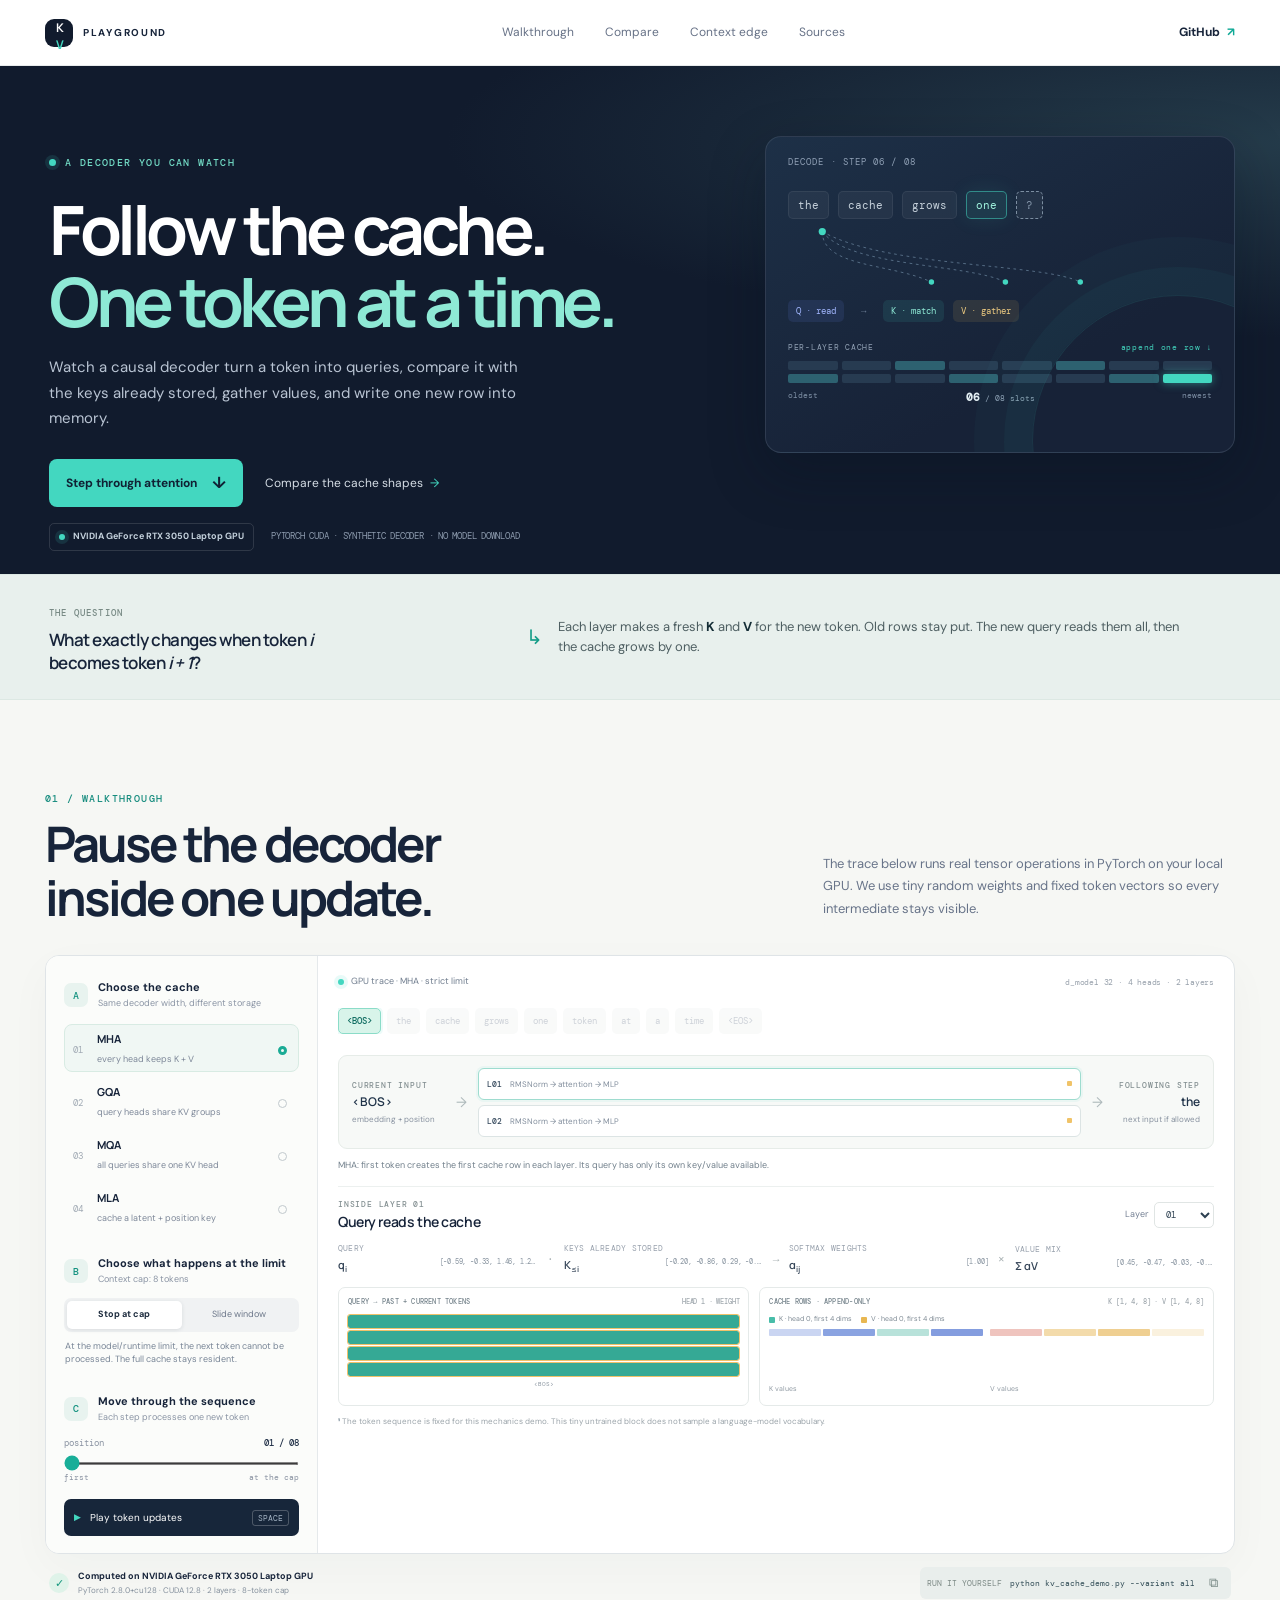
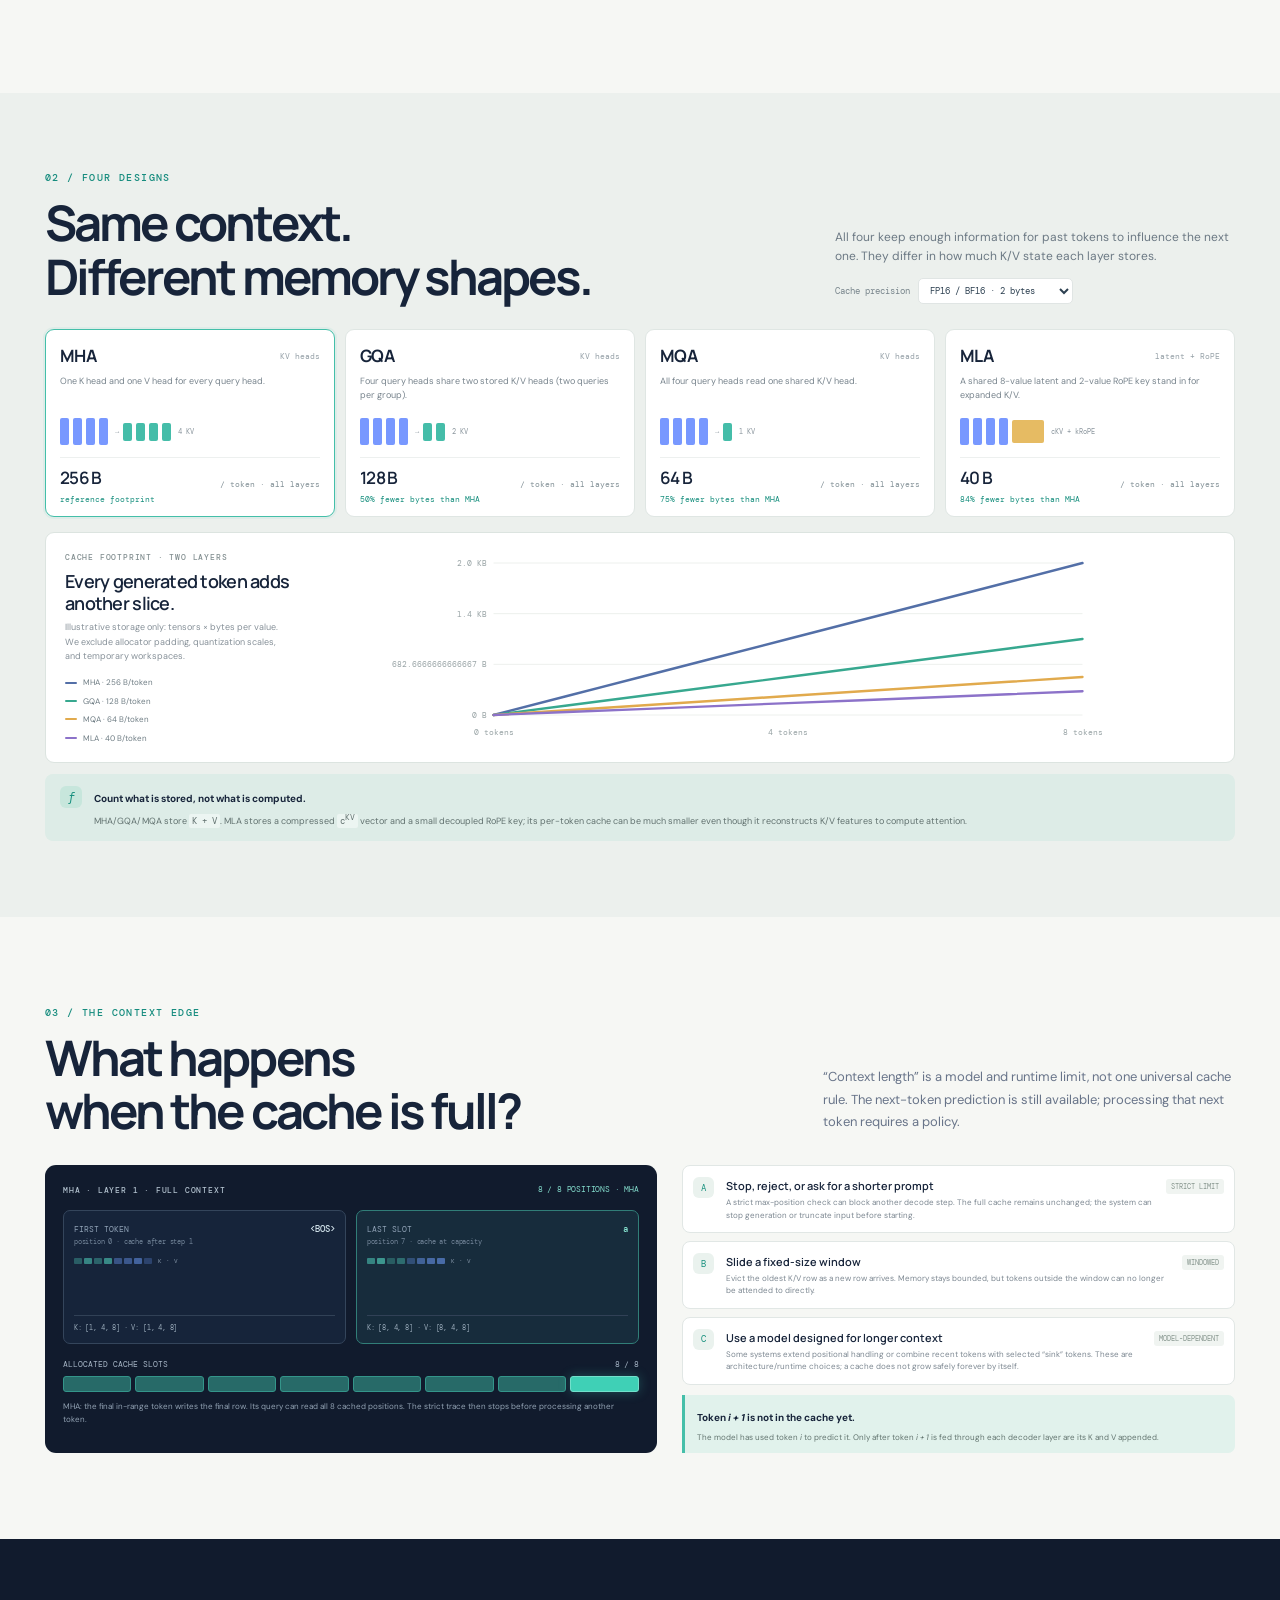
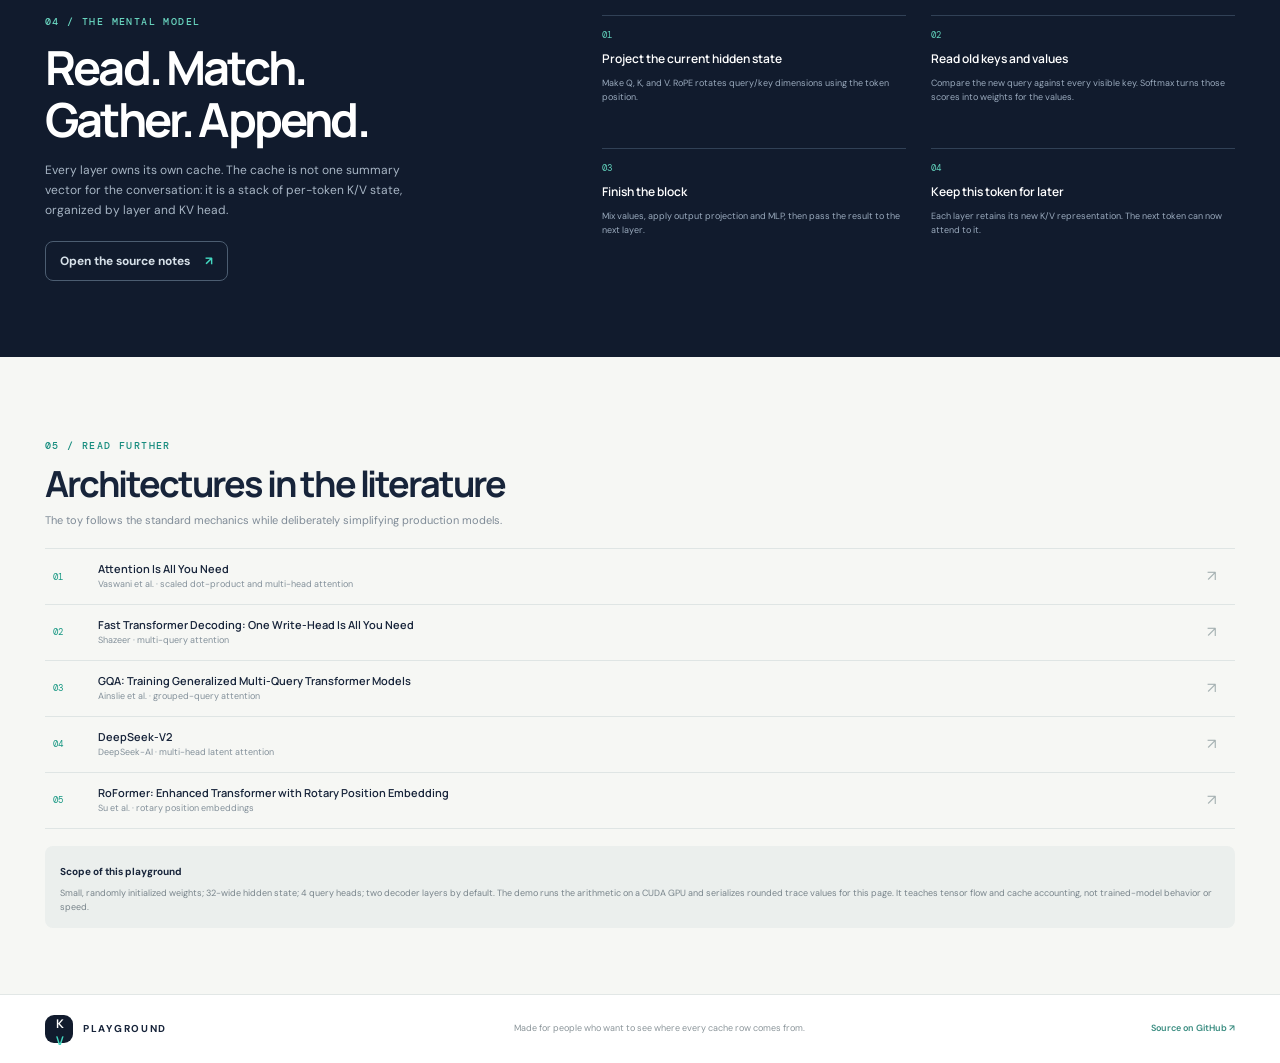
==== docs/index.html @ 82442b18 "Build interactive KV cache teaching playground" ====
<!doctype html>
<html lang="en">
<head>
  <meta charset="utf-8">
  <meta name="viewport" content="width=device-width, initial-scale=1">
  <meta name="theme-color" content="#111b2d">
  <meta name="description" content="An interactive, GPU-computed walk through causal attention and how MHA, GQA, MQA and MLA KV caches evolve token by token.">
  <title>KV Cache Playground — follow every token</title>
  <link rel="preconnect" href="https://fonts.googleapis.com">
  <link rel="preconnect" href="https://fonts.gstatic.com" crossorigin>
  <link href="https://fonts.googleapis.com/css2?family=DM+Mono:wght@400;500&family=DM+Sans:wght@400;500;600;700&family=Manrope:wght@400;500;600;700;800&display=swap" rel="stylesheet">
  <link rel="stylesheet" href="styles.css">
</head>
<body>
  <header class="site-head">
    <a class="brand" href="#top" aria-label="KV Cache Playground home"><span class="brand-mark">K<span>V</span></span><span>PLAYGROUND</span></a>
    <nav aria-label="Main navigation">
      <a href="#walkthrough">Walkthrough</a><a href="#compare">Compare</a><a href="#context-edge">Context edge</a><a href="#sources">Sources</a>
    </nav>
    <a class="head-link" href="https://github.com/ravisankarg/kv-cache-playground" target="_blank" rel="noreferrer">GitHub <span aria-hidden="true">↗</span></a>
  </header>

  <main id="top">
    <section class="hero wrap">
      <div class="hero-copy">
        <div class="eyebrow"><span class="pulse-dot"></span> A decoder you can watch</div>
        <h1>Follow the cache.<br><em>One token at a time.</em></h1>
        <p>Watch a causal decoder turn a token into queries, compare it with the keys already stored, gather values, and write one new row into memory.</p>
        <div class="hero-actions"><a class="button button-bright" href="#walkthrough">Step through attention <span>↓</span></a><a class="text-link" href="#compare">Compare the cache shapes <span>→</span></a></div>
      </div>
      <div class="hero-art" aria-label="Diagram of tokens adding rows to a KV cache">
        <div class="art-caption mono">DECODE · STEP 06 / 08</div>
        <div class="art-tokens"><span>the</span><span>cache</span><span>grows</span><span class="token-current">one</span><span class="token-next">?</span></div>
        <svg class="art-flow" viewBox="0 0 470 78" role="img" aria-label="Current token creates a query, which reads cached keys and values">
          <path d="M38 8 C38 48 114 43 159 64 M38 8 C68 48 198 43 241 64 M38 8 C108 48 283 43 324 64"/>
          <circle cx="38" cy="8" r="4"/><circle cx="159" cy="64" r="3"/><circle cx="241" cy="64" r="3"/><circle cx="324" cy="64" r="3"/>
        </svg>
        <div class="art-qkv"><span class="q-chip">Q · read</span><span class="arrow-mini">→</span><span class="k-chip">K · match</span><span class="v-chip">V · gather</span></div>
        <div class="art-cache-label mono"><span>PER-LAYER CACHE</span><span>append one row ↓</span></div>
        <div class="art-grid"><i></i><i></i><i></i><i></i><i></i><i></i><i></i><i></i><i></i><i></i><i></i><i></i><i></i><i></i><i></i><i class="cell-new"></i></div>
        <div class="art-foot"><span>oldest</span><span class="cache-count"><b>06</b> / 08 slots</span><span>newest</span></div>
      </div>
      <div class="hero-meta"><span class="live-tag"><span class="pulse-dot"></span><b id="hero-gpu">GPU trace loading</b></span><span class="mono">PYTORCH CUDA · SYNTHETIC DECODER · NO MODEL DOWNLOAD</span></div>
    </section>

    <section class="intro-strip">
      <div class="wrap intro-grid">
        <div><span class="small-kicker">THE QUESTION</span><p>What exactly changes when token <i>i</i> becomes token <i>i + 1</i>?</p></div>
        <div class="intro-answer"><span class="answer-mark">↳</span><p>Each layer makes a fresh <b>K</b> and <b>V</b> for the new token. Old rows stay put. The new query reads them all, then the cache grows by one.</p></div>
      </div>
    </section>

    <section class="section wrap" id="walkthrough">
      <div class="section-heading">
        <div><div class="eyebrow dark-eyebrow">01 / WALKTHROUGH</div><h2>Pause the decoder<br>inside one update.</h2></div>
        <p>The trace below runs real tensor operations in PyTorch on your local GPU. We use tiny random weights and fixed token vectors so every intermediate stays visible.</p>
      </div>

      <div class="lab-shell">
        <aside class="lab-controls">
          <div class="control-title"><span class="control-num">A</span><div><b>Choose the cache</b><small>Same decoder width, different storage</small></div></div>
          <div class="arch-picker" role="group" aria-label="Attention architecture">
            <button class="arch-option selected" data-variant="mha"><span class="arch-code">01</span><span><b>MHA</b><small>every head keeps K + V</small></span><span class="radio-dot"></span></button>
            <button class="arch-option" data-variant="gqa"><span class="arch-code">02</span><span><b>GQA</b><small>query heads share KV groups</small></span><span class="radio-dot"></span></button>
            <button class="arch-option" data-variant="mqa"><span class="arch-code">03</span><span><b>MQA</b><small>all queries share one KV head</small></span><span class="radio-dot"></span></button>
            <button class="arch-option" data-variant="mla"><span class="arch-code">04</span><span><b>MLA</b><small>cache a latent + position key</small></span><span class="radio-dot"></span></button>
          </div>
          <div class="control-title control-title-spaced"><span class="control-num">B</span><div><b>Choose what happens at the limit</b><small>Context cap: <span id="context-size">8</span> tokens</small></div></div>
          <div class="policy-picker"><button class="policy-option selected" data-policy="strict">Stop at cap</button><button class="policy-option" data-policy="sliding">Slide window</button></div>
          <p class="policy-note" id="policy-note">At the model/runtime limit, the next token cannot be processed. The full cache stays resident.</p>
          <div class="control-title control-title-spaced"><span class="control-num">C</span><div><b>Move through the sequence</b><small>Each step processes one new token</small></div></div>
          <div class="token-control"><div class="range-label"><span>position</span><b id="step-label">01 / 08</b></div><input id="step-range" type="range" min="0" max="7" value="0" aria-label="Decoder token position"><div class="range-ends"><span>first</span><span>at the cap</span></div></div>
          <button class="play-button" id="play-button" type="button"><span class="play-icon">▶</span><span>Play token updates</span><kbd>SPACE</kbd></button>
        </aside>

        <div class="trace-area">
          <div class="trace-topline"><div><span class="live-dot"></span><span id="trace-status">GPU trace · loading data</span></div><div class="mono" id="trace-config">d_model 32 · 4 heads · 2 layers</div></div>
          <div class="sequence-line" id="sequence-line" aria-label="Token sequence"></div>
          <div class="decoder-flow">
            <div class="flow-input"><span class="flow-caption">CURRENT INPUT</span><b id="current-token">—</b><small>embedding + position</small></div>
            <div class="flow-arrow">→</div>
            <div class="layer-stack" id="layer-stack"></div>
            <div class="flow-arrow">→</div>
            <div class="flow-output"><span class="flow-caption">FOLLOWING STEP</span><b id="next-token">—</b><small>next input if allowed</small></div>
          </div>
          <div class="step-explain" id="step-explain">Select a step to inspect its attention trace.</div>
          <div class="attention-detail">
            <div class="detail-head"><div><span class="flow-caption">INSIDE LAYER <span id="layer-number">01</span></span><h3>Query reads the cache</h3></div><label class="layer-select">Layer <select id="layer-picker" aria-label="Layer to inspect"></select></label></div>
            <div class="math-flow"><div><small>QUERY</small><b>q<sub>i</sub></b><span id="query-preview" class="mono vector-preview">—</span></div><span class="math-op">·</span><div><small>KEYS ALREADY STORED</small><b>K<sub>≤i</sub></b><span id="key-preview" class="mono vector-preview">—</span></div><span class="math-op">→</span><div><small>SOFTMAX WEIGHTS</small><b>α<sub>ij</sub></b><span id="weight-preview" class="mono vector-preview">—</span></div><span class="math-op">×</span><div><small>VALUE MIX</small><b>Σ αV</b><span id="output-preview" class="mono vector-preview">—</span></div></div>
            <div class="trace-bottom">
              <div class="attention-map-card"><div class="mini-card-head"><span>QUERY → PAST + CURRENT TOKENS</span><span class="mono">HEAD 1 · WEIGHT</span></div><div id="attention-map" class="attention-map"></div><div class="axis-labels" id="axis-labels"></div></div>
              <div class="cache-matrix-card"><div class="mini-card-head"><span id="cache-title">CACHE ROWS</span><span class="mono" id="cache-shapes">—</span></div><div class="matrix-legend"><span class="k-swatch"></span><span id="matrix-k-label">K · head 0</span><span class="v-swatch"></span><span id="matrix-v-label">V · head 0</span></div><div class="matrix-pair"><div><div id="key-matrix" class="cache-matrix"></div><small>K values</small></div><div><div id="value-matrix" class="cache-matrix"></div><small>V values</small></div></div></div>
            </div>
          </div>
          <div class="trace-disclaimer"><span>¹</span> The token sequence is fixed for this mechanics demo. This tiny untrained block does not sample a language-model vocabulary.</div>
        </div>
      </div>
      <div class="walkthrough-foot"><div class="gpu-proof"><span class="proof-icon">✓</span><span><b id="gpu-proof-title">Awaiting GPU trace</b><small id="gpu-proof-detail">The site reads the checked-in trace generated by kv_cache_demo.py.</small></span></div><div class="run-command"><span>RUN IT YOURSELF</span><code>python kv_cache_demo.py --variant all</code><button id="copy-command" aria-label="Copy run command">⧉</button></div></div>
    </section>

    <section class="section compare-section" id="compare">
      <div class="wrap">
        <div class="section-heading">
          <div><div class="eyebrow dark-eyebrow">02 / FOUR DESIGNS</div><h2>Same context.<br>Different memory shapes.</h2></div>
          <div class="compare-side"><p>All four keep enough information for past tokens to influence the next one. They differ in how much K/V state each layer stores.</p><label class="precision-control">Cache precision <select id="precision-picker"><option value="2">FP16 / BF16 · 2 bytes</option><option value="4">FP32 · 4 bytes</option></select></label></div>
        </div>
        <div class="compare-cards" id="compare-cards"></div>
        <div class="memory-chart-wrap"><div class="chart-copy"><span class="flow-caption">CACHE FOOTPRINT · TWO LAYERS</span><h3>Every generated token adds another slice.</h3><p>Illustrative storage only: tensors × bytes per value. We exclude allocator padding, quantization scales, and temporary workspaces.</p><div class="chart-legend" id="chart-legend"></div></div><div class="memory-chart" id="memory-chart" role="img" aria-label="KV cache bytes increase linearly with token count"></div></div>
        <div class="formula-note"><span class="formula-icon">ƒ</span><div><b>Count what is stored, not what is computed.</b><p>MHA/GQA/MQA store <code>K + V</code>. MLA stores a compressed <code>c<sup>KV</sup></code> vector and a small decoupled RoPE key; its per-token cache can be much smaller even though it reconstructs K/V features to compute attention.</p></div></div>
      </div>
    </section>

    <section class="section wrap context-section" id="context-edge">
      <div class="section-heading">
        <div><div class="eyebrow dark-eyebrow">03 / THE CONTEXT EDGE</div><h2>What happens<br>when the cache is full?</h2></div>
        <p>“Context length” is a model and runtime limit, not one universal cache rule. The next-token prediction is still available; processing that next token requires a policy.</p>
      </div>
      <div class="edge-grid">
        <div class="edge-visual">
          <div class="edge-title"><span class="flow-caption">MHA · LAYER 1 · FULL CONTEXT</span><span class="mono" id="edge-context-label">8 / 8 POSITIONS</span></div>
          <div class="edge-snapshots"><div class="snapshot-card"><div class="snapshot-head"><span>FIRST TOKEN</span><b id="first-token-label">—</b></div><div class="snapshot-sub mono">position 0 · cache after step 1</div><div id="first-snapshot" class="snapshot-rows"></div><div class="snapshot-foot mono" id="first-shape">—</div></div><div class="snapshot-card final-snapshot"><div class="snapshot-head"><span>LAST SLOT</span><b id="final-token-label">—</b></div><div class="snapshot-sub mono" id="final-position">position 7 · cache at capacity</div><div id="final-snapshot" class="snapshot-rows"></div><div class="snapshot-foot mono" id="final-shape">—</div></div></div>
          <div class="edge-timeline"><div class="timeline-head"><span>ALLOCATED CACHE SLOTS</span><span class="mono" id="timeline-count">8 / 8</span></div><div class="timeline-track" id="timeline-track"></div><p id="edge-state-copy">The final in-range token writes the final row. At that moment, attention can read all rows from position 0 through position 7.</p></div>
        </div>
        <div class="edge-policies">
          <article class="edge-policy"><span class="policy-index">A</span><div><h3>Stop, reject, or ask for a shorter prompt</h3><p>A strict max-position check can block another decode step. The full cache remains unchanged; the system can stop generation or truncate input before starting.</p></div><span class="policy-tag">STRICT LIMIT</span></article>
          <article class="edge-policy"><span class="policy-index">B</span><div><h3>Slide a fixed-size window</h3><p>Evict the oldest K/V row as a new row arrives. Memory stays bounded, but tokens outside the window can no longer be attended to directly.</p></div><span class="policy-tag">WINDOWED</span></article>
          <article class="edge-policy"><span class="policy-index">C</span><div><h3>Use a model designed for longer context</h3><p>Some systems extend positional handling or combine recent tokens with selected “sink” tokens. These are architecture/runtime choices; a cache does not grow safely forever by itself.</p></div><span class="policy-tag">MODEL-DEPENDENT</span></article>
          <div class="edge-callout"><b>Token <i>i + 1</i> is not in the cache yet.</b><p>The model has used token <i>i</i> to predict it. Only after token <i>i + 1</i> is fed through each decoder layer are its K and V appended.</p></div>
        </div>
      </div>
    </section>

    <section class="section learning-section">
      <div class="wrap learn-grid"><div><div class="eyebrow">04 / THE MENTAL MODEL</div><h2>Read. Match.<br>Gather. Append.</h2><p>Every layer owns its own cache. The cache is not one summary vector for the conversation: it is a stack of per-token K/V state, organized by layer and KV head.</p><a class="button button-outline" href="#sources">Open the source notes <span>↗</span></a></div><div class="learn-steps"><div><span>01</span><b>Project the current hidden state</b><p>Make Q, K, and V. RoPE rotates query/key dimensions using the token position.</p></div><div><span>02</span><b>Read old keys and values</b><p>Compare the new query against every visible key. Softmax turns those scores into weights for the values.</p></div><div><span>03</span><b>Finish the block</b><p>Mix values, apply output projection and MLP, then pass the result to the next layer.</p></div><div><span>04</span><b>Keep this token for later</b><p>Each layer retains its new K/V representation. The next token can now attend to it.</p></div></div></div>
    </section>

    <section class="section wrap sources-section" id="sources">
      <div class="eyebrow dark-eyebrow">05 / READ FURTHER</div><h2>Architectures in the literature</h2><p class="sources-intro">The toy follows the standard mechanics while deliberately simplifying production models.</p>
      <div class="source-list"><a href="https://arxiv.org/abs/1706.03762" target="_blank" rel="noreferrer"><span>01</span><div><b>Attention Is All You Need</b><small>Vaswani et al. · scaled dot-product and multi-head attention</small></div><i>↗</i></a><a href="https://arxiv.org/abs/1911.02150" target="_blank" rel="noreferrer"><span>02</span><div><b>Fast Transformer Decoding: One Write-Head Is All You Need</b><small>Shazeer · multi-query attention</small></div><i>↗</i></a><a href="https://arxiv.org/abs/2305.13245" target="_blank" rel="noreferrer"><span>03</span><div><b>GQA: Training Generalized Multi-Query Transformer Models</b><small>Ainslie et al. · grouped-query attention</small></div><i>↗</i></a><a href="https://arxiv.org/abs/2405.04434" target="_blank" rel="noreferrer"><span>04</span><div><b>DeepSeek-V2</b><small>DeepSeek-AI · multi-head latent attention</small></div><i>↗</i></a><a href="https://arxiv.org/abs/2104.09864" target="_blank" rel="noreferrer"><span>05</span><div><b>RoFormer: Enhanced Transformer with Rotary Position Embedding</b><small>Su et al. · rotary position embeddings</small></div><i>↗</i></a></div>
      <div class="scope-note"><b>Scope of this playground</b><p>Small, randomly initialized weights; 32-wide hidden state; 4 query heads; two decoder layers by default. The demo runs the arithmetic on a CUDA GPU and serializes rounded trace values for this page. It teaches tensor flow and cache accounting, not trained-model behavior or speed.</p></div>
    </section>
  </main>
  <footer class="site-footer"><div class="wrap footer-inner"><a class="brand" href="#top"><span class="brand-mark">K<span>V</span></span><span>PLAYGROUND</span></a><span>Made for people who want to see where every cache row comes from.</span><a href="https://github.com/ravisankarg/kv-cache-playground" target="_blank" rel="noreferrer">Source on GitHub ↗</a></div></footer>
  <script src="app.js" defer></script>
</body>
</html>
---- docs/styles.css ----
:root{--ink:#17243a;--muted:#748097;--paper:#f6f7f4;--white:#fff;--navy:#111b2d;--navy2:#182941;--line:#dfe4e7;--teal:#43d7c0;--mint:#8ff0d7;--amber:#f4c86b;--blue:#658dff;--violet:#ab89ee;--mono:"DM Mono",monospace;--sans:"DM Sans",sans-serif;--display:"Manrope",sans-serif}*{box-sizing:border-box}html{scroll-behavior:smooth;scroll-padding-top:82px}body{margin:0;background:var(--paper);color:var(--ink);font-family:var(--sans);font-size:15px;line-height:1.55}a{color:inherit;text-decoration:none}button,select,input{font:inherit}.wrap{width:min(1190px,calc(100% - 56px));margin-inline:auto}.mono{font-family:var(--mono);letter-spacing:-.025em}.site-head{height:66px;padding:0 max(28px,calc((100vw - 1190px)/2));display:flex;align-items:center;justify-content:space-between;background:#fff;border-bottom:1px solid #e8ebec;position:sticky;top:0;z-index:50}.brand{display:flex;align-items:center;gap:10px;font-size:10px;letter-spacing:.17em;font-weight:700}.brand-mark{width:28px;height:28px;border-radius:9px;background:var(--navy);color:#fff;display:grid;place-items:center;font:700 12px var(--display);letter-spacing:-.09em}.brand-mark span{color:var(--teal)}.site-head nav{display:flex;gap:31px;color:#677287;font-size:12px}.site-head nav a:hover,.head-link:hover{color:#101a2c}.head-link{font-size:12px;font-weight:700}.head-link span{color:#10a996;margin-left:4px}.hero{min-height:508px;padding-top:70px;padding-bottom:42px;display:grid;grid-template-columns:1fr 1fr;gap:30px;position:relative;color:#fff}.hero:before{content:"";position:absolute;inset:0 -50vw;background:radial-gradient(ellipse at 77% 15%,#253c4b 0,transparent 32%),var(--navy);z-index:-1}.hero-copy{padding:20px 0 0 4px}.eyebrow{font:500 10px var(--mono);letter-spacing:.14em;text-transform:uppercase;color:#72dbc5;display:flex;align-items:center;gap:9px}.pulse-dot,.live-dot{width:7px;height:7px;border-radius:50%;background:var(--teal);box-shadow:0 0 0 4px #43d7c01f;display:inline-block}.hero h1{font:700 clamp(42px,5.5vw,68px)/1.06 var(--display);letter-spacing:-.065em;margin:24px 0 18px}.hero h1 em{font-style:normal;color:#8ee9d5}.hero-copy>p{color:#b9c4d3;font-size:15px;line-height:1.7;max-width:495px;margin:0}.hero-actions{display:flex;align-items:center;gap:22px;margin-top:27px}.button{display:inline-flex;align-items:center;justify-content:center;gap:15px;padding:12px 17px;border-radius:8px;font-size:12px;font-weight:700;transition:transform .15s,background .15s}.button:hover{transform:translateY(-1px)}.button-bright{background:var(--teal);color:#102134}.button-bright span{font-size:16px}.text-link{font-size:12px;color:#d5dde5}.text-link span{color:var(--teal);padding-left:4px}.hero-art{justify-self:end;width:min(100%,470px);height:317px;border:1px solid #52607568;border-radius:16px;background:linear-gradient(152deg,#1d3047,#172237 68%);padding:19px 22px;position:relative;box-shadow:0 20px 55px #08111e4d;overflow:hidden}.hero-art:after{content:"";position:absolute;right:-90px;bottom:-135px;width:290px;height:290px;border-radius:50%;border:1px solid #45dac71c;box-shadow:0 0 0 28px #45dac70a,0 0 0 58px #45dac707;pointer-events:none}.art-caption{font-size:9px;color:#90a1b6;letter-spacing:.12em}.art-tokens{display:flex;gap:9px;margin-top:21px;align-items:center}.art-tokens span{font:11px var(--mono);color:#c5d0da;background:#ffffff0c;border:1px solid #ffffff10;border-radius:5px;padding:6px 9px}.art-tokens .token-current{background:#43d7c01a;color:#a0f2dd;border-color:#43d7c085;box-shadow:0 0 20px #43d7c01a}.art-tokens .token-next{border:1px dashed #7c8ea1;color:#8496aa}.art-flow{width:100%;height:81px;overflow:visible}.art-flow path{stroke:#5b738c;stroke-dasharray:3 4;fill:none;stroke-width:1}.art-flow circle{fill:var(--teal)}.art-qkv{display:flex;align-items:center;gap:9px;margin-top:-7px}.art-qkv span{font:9px var(--mono);padding:5px 8px;border-radius:5px}.q-chip{background:#6d8dff1c;color:#a3b7ff}.k-chip{background:#43d7c01a;color:#8ee9d5}.v-chip{background:#f2be581a;color:#f2ce82}.arrow-mini{color:#71839a}.art-cache-label{display:flex;justify-content:space-between;font-size:8px;letter-spacing:.09em;color:#92a2b5;margin-top:19px}.art-cache-label span+span{color:var(--teal)}.art-grid{display:grid;grid-template-columns:repeat(8,1fr);gap:4px;margin-top:7px}.art-grid i{height:9px;border-radius:2px;background:#273b51}.art-grid i:nth-child(3n){background:#2d6170}.art-grid i.cell-new{background:var(--teal);box-shadow:0 0 10px #43d7c08a}.art-foot{display:flex;justify-content:space-between;color:#8092a7;font:8px var(--mono);margin-top:7px}.cache-count{color:#91a2b5}.cache-count b{font-size:11px;color:#e2edf2}.hero-meta{position:absolute;left:4px;bottom:23px;display:flex;align-items:center;gap:17px;color:#8d9bae;font-size:9px;letter-spacing:.08em}.live-tag{display:flex;align-items:center;gap:8px;border:1px solid #ffffff20;padding:6px 9px;border-radius:5px;color:#c4d1dc;letter-spacing:0}.live-tag .pulse-dot{width:6px;height:6px}.intro-strip{background:#e8f0ed;border-block:1px solid #dce8e3}.intro-grid{display:grid;grid-template-columns:1fr 1.65fr;gap:50px;padding:25px 4px}.small-kicker{font:500 9px var(--mono);letter-spacing:.13em;color:#788a85}.intro-grid>div:first-child p{margin:5px 0 0;font:600 17px var(--display);letter-spacing:-.03em;max-width:300px}.intro-answer{display:flex;gap:15px;align-items:center}.answer-mark{font:20px var(--mono);color:#159d88}.intro-answer p{font-size:13px;color:#4e5f62;margin:0;max-width:640px}.intro-answer b{color:#142d36}.section{padding-top:92px;padding-bottom:40px}.section-heading{display:flex;align-items:flex-end;justify-content:space-between;gap:55px;margin-bottom:30px}.dark-eyebrow{color:#168c7e}.section-heading h2,.sources-section h2{font:700 clamp(34px,4vw,49px)/1.1 var(--display);letter-spacing:-.06em;margin:12px 0 0}.section-heading>p{max-width:410px;font-size:13px;color:#687489;margin:0 2px 5px;line-height:1.72}.lab-shell{display:grid;grid-template-columns:272px minmax(0,1fr);background:#fff;border:1px solid #dfe4e7;border-radius:14px;overflow:hidden;box-shadow:0 14px 45px #26334a08}.lab-controls{padding:23px 18px 17px;border-right:1px solid #e5e9eb;background:#fbfcfa}.control-title{display:flex;gap:10px;align-items:center}.control-num{width:24px;height:24px;border-radius:7px;background:#e8f3ef;color:#13917f;font:500 10px var(--mono);display:grid;place-items:center;flex:none}.control-title b{font-size:11px;display:block}.control-title small{font-size:9px;color:#8a94a4;display:block;margin-top:1px}.arch-picker{display:grid;gap:5px;margin-top:13px}.arch-option{height:48px;border:1px solid transparent;border-radius:8px;background:transparent;display:grid;grid-template-columns:24px 1fr 12px;align-items:center;text-align:left;padding:6px 8px;cursor:pointer;color:var(--ink)}.arch-option:hover{background:#f5f8f6}.arch-option.selected{background:#f0f7f4;border-color:#d8ebe3}.arch-code{font:9px var(--mono);color:#a1aab4}.arch-option b{font:700 11px var(--display);display:block}.arch-option small{font-size:9px;color:#7e8899}.radio-dot{height:9px;width:9px;border:1px solid #c1c9cd;border-radius:50%}.arch-option.selected .radio-dot{border:3px solid #1aab95}.control-title-spaced{margin-top:24px}.policy-picker{display:flex;background:#f0f2f3;padding:3px;border-radius:7px;margin-top:11px}.policy-option{border:0;background:none;border-radius:5px;padding:7px 4px;flex:1;font-size:9px;color:#6c7789;cursor:pointer}.policy-option.selected{background:#fff;color:#1c2b3d;box-shadow:0 1px 4px #1b2d3b1c;font-weight:700}.policy-note{font-size:9px;line-height:1.5;color:#788596;margin:8px 1px 0;min-height:29px}.token-control{margin-top:12px}.range-label,.range-ends{display:flex;justify-content:space-between;align-items:center;color:#8992a1;font:9px var(--mono)}.range-label b{color:#223148;font-weight:500}.token-control input{width:100%;margin:12px 0 5px;accent-color:#18ae98;height:3px;cursor:pointer}.range-ends{font-size:8px}.play-button{width:100%;margin-top:17px;height:37px;display:flex;align-items:center;gap:9px;padding:0 10px;background:#17263a;color:white;border:0;border-radius:7px;font-size:10px;cursor:pointer}.play-icon{color:var(--teal);font-size:9px}.play-button kbd{margin-left:auto;border:1px solid #ffffff3b;border-radius:3px;padding:2px 5px;font:8px var(--mono);color:#a5b4c4}.trace-area{padding:19px 20px 13px;min-width:0}.trace-topline{display:flex;align-items:center;justify-content:space-between;color:#707d8e;font-size:9px}.trace-topline>div:first-child{display:flex;align-items:center;gap:7px}.trace-topline .live-dot{width:6px;height:6px}.trace-topline .mono{font-size:8px;color:#97a0ab}.sequence-line{display:flex;align-items:center;gap:6px;overflow:hidden;margin:19px 0 21px}.seq-token{min-width:0;padding:6px 8px;border-radius:5px;background:#f2f4f3;color:#8e98a7;font:9px var(--mono);position:relative;border:1px solid transparent;white-space:nowrap}.seq-token.done{color:#55736d;background:#eaf6f1}.seq-token.current{color:#126e63;background:#d8f4ea;border-color:#8bdcc8;font-weight:500;box-shadow:0 0 0 2px #43d7c018}.seq-token.future{opacity:.43}.seq-token.current:after{content:"QKV";position:absolute;top:-13px;left:50%;transform:translateX(-50%);font:7px var(--mono);color:#159b88;letter-spacing:.07em}.decoder-flow{display:grid;grid-template-columns:93px 15px minmax(100px,1fr) 15px 86px;gap:9px;align-items:center;padding:12px 13px 11px;background:#f7f9f7;border:1px solid #e6ece8;border-radius:9px}.flow-input,.flow-output{display:flex;flex-direction:column;gap:3px}.flow-caption{display:block;font:500 8px var(--mono);letter-spacing:.1em;color:#849092}.flow-input>b,.flow-output>b{font:600 12px var(--display);color:#203349}.flow-input>small,.flow-output>small{font-size:8px;color:#87919f}.flow-output{align-items:flex-end;text-align:right}.flow-arrow{font-size:14px;color:#aeb9bb;text-align:center}.layer-stack{display:grid;gap:5px}.layer-node{height:32px;display:flex;align-items:center;gap:8px;background:#fff;border:1px solid #dce4e4;border-radius:6px;padding:0 8px;position:relative}.layer-node.current-layer{border-color:#9edccf;box-shadow:0 0 0 2px #47c9b513}.layer-node b{font:500 8px var(--mono);color:#34485c}.layer-node .node-caption{font-size:8px;color:#818d9c}.layer-node .node-cache{margin-left:auto;display:flex;gap:2px}.layer-node .node-cache i{width:5px;height:5px;border-radius:1px;background:#45c3af}.layer-node .node-cache i:last-child{background:#f0c368}.step-explain{margin:10px 0 12px;color:#72808c;font-size:9px;min-height:15px}.attention-detail{border-top:1px solid #ecf0ef;padding-top:12px}.detail-head{display:flex;align-items:center;justify-content:space-between}.detail-head h3{font:600 14px var(--display);letter-spacing:-.03em;margin:3px 0 0}.layer-select{font-size:9px;color:#758194;display:flex;align-items:center;gap:5px}.layer-select select,.precision-control select{border:1px solid #e0e5e4;background:#fff;border-radius:5px;padding:5px 21px 5px 7px;font:9px var(--mono);color:#2d4051}.math-flow{display:grid;grid-template-columns:1fr 12px 1fr 12px 1fr 12px 1fr;gap:7px;align-items:center;margin:12px 0 13px}.math-flow>div{display:grid;grid-template-columns:1fr auto;gap:4px}.math-flow small{grid-column:1/-1;font:8px var(--mono);letter-spacing:.03em;color:#98a1ad}.math-flow b{font:600 11px var(--display);color:#344457}.math-flow sub{font-size:8px}.vector-preview{font-size:7px;color:#87939f;text-align:right;white-space:nowrap;overflow:hidden;text-overflow:ellipsis;max-width:98px}.math-op{font:11px var(--mono);color:#a8b1b3;text-align:center}.trace-bottom{display:grid;grid-template-columns:.95fr 1.05fr;gap:10px}.attention-map-card,.cache-matrix-card{border:1px solid #e5eae9;border-radius:7px;padding:9px 9px 7px;min-width:0}.mini-card-head{display:flex;align-items:center;justify-content:space-between;gap:4px;font:500 7px var(--mono);color:#77858d;letter-spacing:.03em;white-space:nowrap}.mini-card-head .mono{font-size:7px;color:#a2aab0}.attention-map{display:grid;grid-template-columns:repeat(8,1fr);gap:3px;margin-top:9px;min-height:16px}.attention-cell{height:13px;border-radius:2px;background:#e7f3f0;position:relative}.attention-cell.hot{outline:1px solid #efc16a}.axis-labels{display:flex;gap:3px;margin-top:4px}.axis-labels span{flex:1;text-align:center;font:6px var(--mono);color:#8b96a1;overflow:hidden;white-space:nowrap}.matrix-legend{display:flex;align-items:center;gap:4px;margin-top:8px;font-size:7px;color:#7d8993}.k-swatch,.v-swatch{height:6px;width:6px;border-radius:1px;background:#48bda9}.v-swatch{background:#e8b751;margin-left:5px}.matrix-pair{display:grid;grid-template-columns:1fr 1fr;gap:7px;margin-top:4px}.matrix-pair>div>small{font-size:7px;color:#909aa3}.cache-matrix{display:grid;gap:2px;min-height:43px;align-content:start;margin-bottom:3px}.matrix-row{display:grid;grid-template-columns:repeat(4,1fr);gap:2px;height:7px}.matrix-cell{border-radius:1px;background:#7cdbc9;min-width:3px}.matrix-cell.negative{background:#9caeea}.matrix-cell.v-cell{background:#efca78}.matrix-cell.v-cell.negative{background:#e9a9a0}.trace-disclaimer{font-size:8px;color:#9aa3a9;margin-top:9px}.trace-disclaimer span{font-weight:700;color:#5a7182}.walkthrough-foot{display:flex;justify-content:space-between;align-items:center;padding:13px 4px 0}.gpu-proof{display:flex;align-items:center;gap:9px}.proof-icon{width:20px;height:20px;border-radius:50%;background:#dff3e9;color:#15987e;display:grid;place-items:center;font-size:11px}.gpu-proof b{font-size:9px;display:block}.gpu-proof small{display:block;color:#84909d;font-size:8px}.run-command{display:flex;align-items:center;gap:8px;background:#e9eeec;border-radius:6px;padding:5px 7px}.run-command>span{font:8px var(--mono);color:#7c8985}.run-command code{font:8px var(--mono);color:#314c56}.run-command button{border:0;background:none;color:#798a87;font-size:13px;cursor:pointer}.compare-section{margin-top:54px;padding-top:78px;padding-bottom:76px;background:#ecf0ed}.compare-section>.wrap{width:min(1190px,calc(100% - 56px))}.compare-section .section-heading{margin-bottom:25px}.compare-side{max-width:400px}.compare-side p{font-size:12px;color:#6c7984;margin:0 0 12px;line-height:1.6}.precision-control{font:9px var(--mono);color:#78858c;display:flex;align-items:center;gap:8px}.compare-cards{display:grid;grid-template-columns:repeat(4,1fr);gap:10px}.compare-card{background:#fff;border:1px solid #dfe6e3;border-radius:9px;padding:14px 14px 12px;min-width:0;cursor:pointer;transition:border-color .15s,transform .15s}.compare-card:hover{transform:translateY(-2px);border-color:#71cdb9}.compare-card.active{border-color:#44bfa9;box-shadow:0 0 0 2px #44bfa916}.compare-card-head{display:flex;align-items:center;justify-content:space-between}.compare-card-head b{font:700 17px var(--display);letter-spacing:-.04em}.compare-card-head span{font:8px var(--mono);color:#95a0a7}.compare-card p{font-size:9px;color:#78848d;min-height:31px;margin:8px 0}.head-glyphs{height:35px;display:flex;align-items:center;gap:4px;margin:6px 0 8px}.head-glyphs i{width:9px;height:18px;background:#45bda9;border-radius:2px;display:block}.head-glyphs i.query{height:27px;background:#7898ff}.head-glyphs i.latent{width:32px;height:23px;background:#e6bb63}.glyph-caption{font:7px var(--mono);color:#8a959d;margin-left:3px}.card-metric{border-top:1px solid #edf0ef;padding-top:8px;display:flex;align-items:flex-end;justify-content:space-between}.card-metric b{font:600 17px var(--display);letter-spacing:-.04em}.card-metric span{font:8px var(--mono);color:#829096}.card-saving{margin-top:5px;font:8px var(--mono);color:#178f7e}.memory-chart-wrap{display:grid;grid-template-columns:245px 1fr;gap:24px;margin-top:15px;background:#fff;border:1px solid #dce4e0;border-radius:9px;padding:19px 19px 13px}.chart-copy h3{font:600 18px/1.2 var(--display);letter-spacing:-.04em;margin:9px 0 6px}.chart-copy p{font-size:9px;color:#879199;line-height:1.6;margin:0;max-width:220px}.chart-legend{display:grid;gap:6px;margin-top:13px;font-size:8px;color:#6f7d84}.legend-item{display:flex;align-items:center;gap:6px}.legend-item i{width:12px;height:2px;border-radius:2px;display:inline-block}.memory-chart{min-height:192px;position:relative}.memory-chart svg{width:100%;height:190px;overflow:visible}.chart-gridline{stroke:#edf0ed;stroke-width:1}.chart-axis{font:8px var(--mono);fill:#98a3a5}.chart-line{fill:none;stroke-width:2.4;stroke-linecap:round}.formula-note{display:flex;gap:12px;align-items:flex-start;background:#ddece7;border-radius:8px;padding:12px 15px;margin-top:11px}.formula-icon{width:22px;height:22px;display:grid;place-items:center;border-radius:6px;background:#c7e6dc;color:#168f7d;font:12px var(--mono);flex:none}.formula-note b{font-size:10px}.formula-note p{font-size:9px;color:#61716f;margin:3px 0 0}.formula-note code{font:9px var(--mono);background:#ffffff75;padding:1px 3px;border-radius:2px}.context-section{padding-top:89px;padding-bottom:86px}.context-section .section-heading{margin-bottom:27px}.edge-grid{display:grid;grid-template-columns:1.05fr .95fr;gap:25px}.edge-visual{background:var(--navy);color:#fff;border-radius:11px;padding:18px 18px 15px;overflow:hidden}.edge-title{display:flex;justify-content:space-between;align-items:center}.edge-title .flow-caption{color:#b3c2cf}.edge-title .mono{font-size:8px;color:#83dccc}.edge-snapshots{display:grid;grid-template-columns:1fr 1fr;gap:10px;margin-top:14px}.snapshot-card{padding:12px 10px 10px;border:1px solid #34455b;border-radius:7px;background:#16243a;min-width:0}.final-snapshot{border-color:#317e78;background:#172c3c}.snapshot-head{display:flex;justify-content:space-between;align-items:center;font:8px var(--mono);color:#91a3b7}.snapshot-head b{color:#cfe0e8;font:500 9px var(--mono)}.final-snapshot .snapshot-head b{color:#88e6d2}.snapshot-sub{font-size:7px;color:#74869a;margin-top:2px}.snapshot-rows{display:grid;gap:3px;margin-top:10px;min-height:49px;align-content:start}.snapshot-row{display:flex;align-items:center;gap:2px;height:7px}.snapshot-row span{height:6px;width:8px;border-radius:1px;background:#49bbac}.snapshot-row span.dim{background:#628de0}.snapshot-row em{margin-left:4px;font:6px var(--mono);font-style:normal;color:#8092a4}.snapshot-foot{font-size:7px;color:#9aabba;border-top:1px solid #314156;padding-top:7px;margin-top:8px}.edge-timeline{margin-top:15px}.timeline-head{display:flex;justify-content:space-between;font:8px var(--mono);color:#a6b5c5}.timeline-track{display:grid;grid-template-columns:repeat(8,1fr);gap:4px;margin-top:7px}.timeline-track i{height:16px;border-radius:3px;background:#2b465b;border:1px solid #42586b}.timeline-track i.filled{background:#276a68;border-color:#34958a}.timeline-track i.last{background:#3fd0b6;border-color:#72e0cb;box-shadow:0 0 12px #43d7c04a}.timeline-track i.evicted{background:#3b4653;border-style:dashed}.edge-timeline>p{font-size:8px;line-height:1.55;color:#92a2b3;margin:8px 0 0}.edge-policies{display:grid;align-content:start;gap:8px}.edge-policy{display:grid;grid-template-columns:25px 1fr auto;gap:8px;padding:11px 10px;border:1px solid #e1e7e5;border-radius:8px;background:#fff;align-items:start}.policy-index{width:21px;height:21px;display:grid;place-items:center;border-radius:6px;background:#eaf2ee;color:#17907d;font:9px var(--mono)}.edge-policy h3{font:600 11px var(--display);margin:1px 0 3px}.edge-policy p{font-size:8px;line-height:1.55;color:#7c8791;margin:0}.policy-tag{font:7px var(--mono);color:#87968f;padding:3px 5px;background:#f0f4f1;border-radius:3px;white-space:nowrap;margin-top:2px}.edge-callout{background:#e1f2ec;border-left:3px solid #45bfa9;padding:10px 12px;border-radius:0 7px 7px 0;margin-top:2px}.edge-callout b{font-size:10px}.edge-callout p{font-size:8px;line-height:1.55;color:#637570;margin:3px 0 0}.learning-section{background:var(--navy);color:#fff;padding:76px 0}.learn-grid{display:grid;grid-template-columns:.86fr 1.14fr;gap:80px}.learning-section .eyebrow{color:#69d6c0}.learn-grid h2{font:700 clamp(35px,4vw,47px)/1.1 var(--display);letter-spacing:-.06em;margin:14px 0}.learn-grid>div:first-child>p{font-size:12px;color:#a7b5c4;line-height:1.7;max-width:370px;margin:0 0 20px}.button-outline{border:1px solid #4c5d71;color:#d7e1e9;padding:10px 14px}.button-outline span{color:var(--teal)}.learn-steps{display:grid;grid-template-columns:1fr 1fr;gap:0 25px}.learn-steps>div{padding:13px 0;border-top:1px solid #314156}.learn-steps>div>span{font:9px var(--mono);color:#61d2bc;display:block;margin-bottom:6px}.learn-steps b{font:600 12px var(--display)}.learn-steps p{font-size:9px;line-height:1.6;color:#9aaabd;margin:5px 0 0}.sources-section{padding-top:82px;padding-bottom:66px}.sources-section h2{font-size:36px}.sources-intro{font-size:11px;color:#7f8b97;margin:8px 0 19px}.source-list{border-top:1px solid #dfe5e4}.source-list>a{display:grid;grid-template-columns:35px 1fr 20px;align-items:center;gap:10px;padding:12px 8px;border-bottom:1px solid #dfe5e4}.source-list>a:hover{background:#eef4f0}.source-list>a>span{font:9px var(--mono);color:#169782}.source-list b{font:600 11px var(--display);display:block}.source-list small{font-size:9px;color:#83909a;display:block;margin-top:2px}.source-list i{font-style:normal;color:#a5b1b2}.scope-note{padding:13px 15px;border-radius:8px;background:#ebefed;margin-top:17px}.scope-note b{font-size:10px}.scope-note p{font-size:9px;line-height:1.6;color:#78848b;margin:4px 0 0}.site-footer{background:#fff;border-top:1px solid #e2e7e6}.footer-inner{height:68px;display:flex;align-items:center;justify-content:space-between}.footer-inner>span{font-size:9px;color:#8b959a}.footer-inner>a:last-child{font-size:9px;color:#398c80;font-weight:600}
@media(max-width:1000px){.hero{grid-template-columns:1fr 1fr;gap:20px}.hero-art{padding:17px}.lab-shell{grid-template-columns:238px minmax(0,1fr)}.lab-controls{padding-inline:13px}.trace-area{padding-inline:13px}.decoder-flow{grid-template-columns:78px 10px minmax(90px,1fr) 10px 72px;gap:6px}.math-flow{gap:4px}.vector-preview{max-width:70px}.compare-cards{grid-template-columns:repeat(2,1fr)}.compare-card p{min-height:unset}.memory-chart-wrap{grid-template-columns:200px 1fr}.edge-grid{gap:15px}.edge-policy{grid-template-columns:23px 1fr}.policy-tag{display:none}}
@media(max-width:720px){.wrap,.compare-section>.wrap{width:calc(100% - 34px)}.site-head{height:58px;padding:0 17px}.site-head nav{display:none}.head-link{font-size:11px}.hero{display:block;padding-top:43px;padding-bottom:64px;min-height:auto}.hero-copy{padding:0}.hero h1{font-size:45px;margin-top:18px}.hero-copy>p{font-size:13px;max-width:450px}.hero-actions{gap:14px;flex-wrap:wrap;margin-top:22px}.button{padding:11px 13px}.text-link{font-size:11px}.hero-art{margin:31px auto 0;width:min(100%,470px);height:298px}.hero-meta{bottom:17px;left:1px;gap:9px;align-items:flex-start;flex-direction:column;font-size:8px}.intro-grid{grid-template-columns:1fr;gap:13px;padding:19px 2px}.intro-grid>div:first-child p{font-size:15px}.intro-answer p{font-size:11px}.section{padding-top:63px}.section-heading{display:block;margin-bottom:22px}.section-heading h2{font-size:37px}.section-heading>p{margin-top:14px;font-size:11px}.lab-shell{grid-template-columns:1fr}.lab-controls{border-right:0;border-bottom:1px solid #e5e9eb}.arch-picker{grid-template-columns:1fr 1fr}.arch-option{height:45px}.control-title-spaced{margin-top:17px}.policy-note{min-height:unset}.trace-area{padding:14px 11px 12px}.trace-topline .mono{font-size:7px}.sequence-line{gap:4px;margin:17px 0}.seq-token{font-size:8px;padding:5px 6px}.decoder-flow{grid-template-columns:65px 10px minmax(80px,1fr) 10px 61px;padding:9px 7px;gap:4px}.flow-caption{font-size:7px}.flow-input>b,.flow-output>b{font-size:10px}.flow-input>small,.flow-output>small{font-size:7px}.layer-node{height:29px;padding-inline:5px;gap:5px}.layer-node .node-caption{font-size:7px}.step-explain{font-size:8px}.math-flow{grid-template-columns:1fr 8px 1fr 8px 1fr 8px 1fr;gap:2px}.math-flow small{font-size:6px}.math-flow b{font-size:9px}.vector-preview{font-size:6px;max-width:58px}.math-op{font-size:9px}.trace-bottom{grid-template-columns:1fr}.attention-map-card,.cache-matrix-card{padding:8px}.attention-map{max-width:420px}.walkthrough-foot{align-items:flex-start;gap:10px;flex-direction:column}.run-command{align-self:stretch;justify-content:space-between}.compare-section{margin-top:32px;padding-top:58px;padding-bottom:55px}.compare-side p{margin-top:12px}.compare-cards{grid-template-columns:1fr 1fr;gap:7px}.compare-card{padding:11px}.compare-card-head b{font-size:15px}.card-metric b{font-size:15px}.memory-chart-wrap{grid-template-columns:1fr;gap:8px;padding:14px}.chart-copy p{max-width:none}.chart-legend{display:flex;flex-wrap:wrap}.memory-chart{min-height:165px}.memory-chart svg{height:165px}.formula-note{padding:10px}.context-section{padding-top:62px;padding-bottom:58px}.edge-grid{grid-template-columns:1fr}.edge-visual{padding:14px}.learn-grid{grid-template-columns:1fr;gap:30px}.learning-section{padding:57px 0}.learn-grid h2{font-size:39px}.learn-steps{gap:0 16px}.sources-section{padding-top:59px;padding-bottom:46px}.sources-section h2{font-size:31px}.source-list>a{grid-template-columns:25px 1fr 15px;padding-inline:2px}.source-list b{font-size:10px}.source-list small{font-size:8px}.footer-inner{height:auto;min-height:70px;gap:10px;flex-wrap:wrap;padding-block:14px}.footer-inner>span{order:3;width:100%}}
@media(max-width:390px){.hero h1{font-size:39px}.hero-actions{align-items:flex-start;flex-direction:column}.hero-art{height:278px;padding:15px}.art-flow{height:70px}.arch-option{grid-template-columns:20px 1fr 9px;padding-inline:5px}.arch-option small{font-size:8px}.compare-card p{font-size:8px}.card-metric b{font-size:13px}.edge-snapshots{gap:6px}.snapshot-card{padding-inline:7px}.snapshot-foot{font-size:6px}}
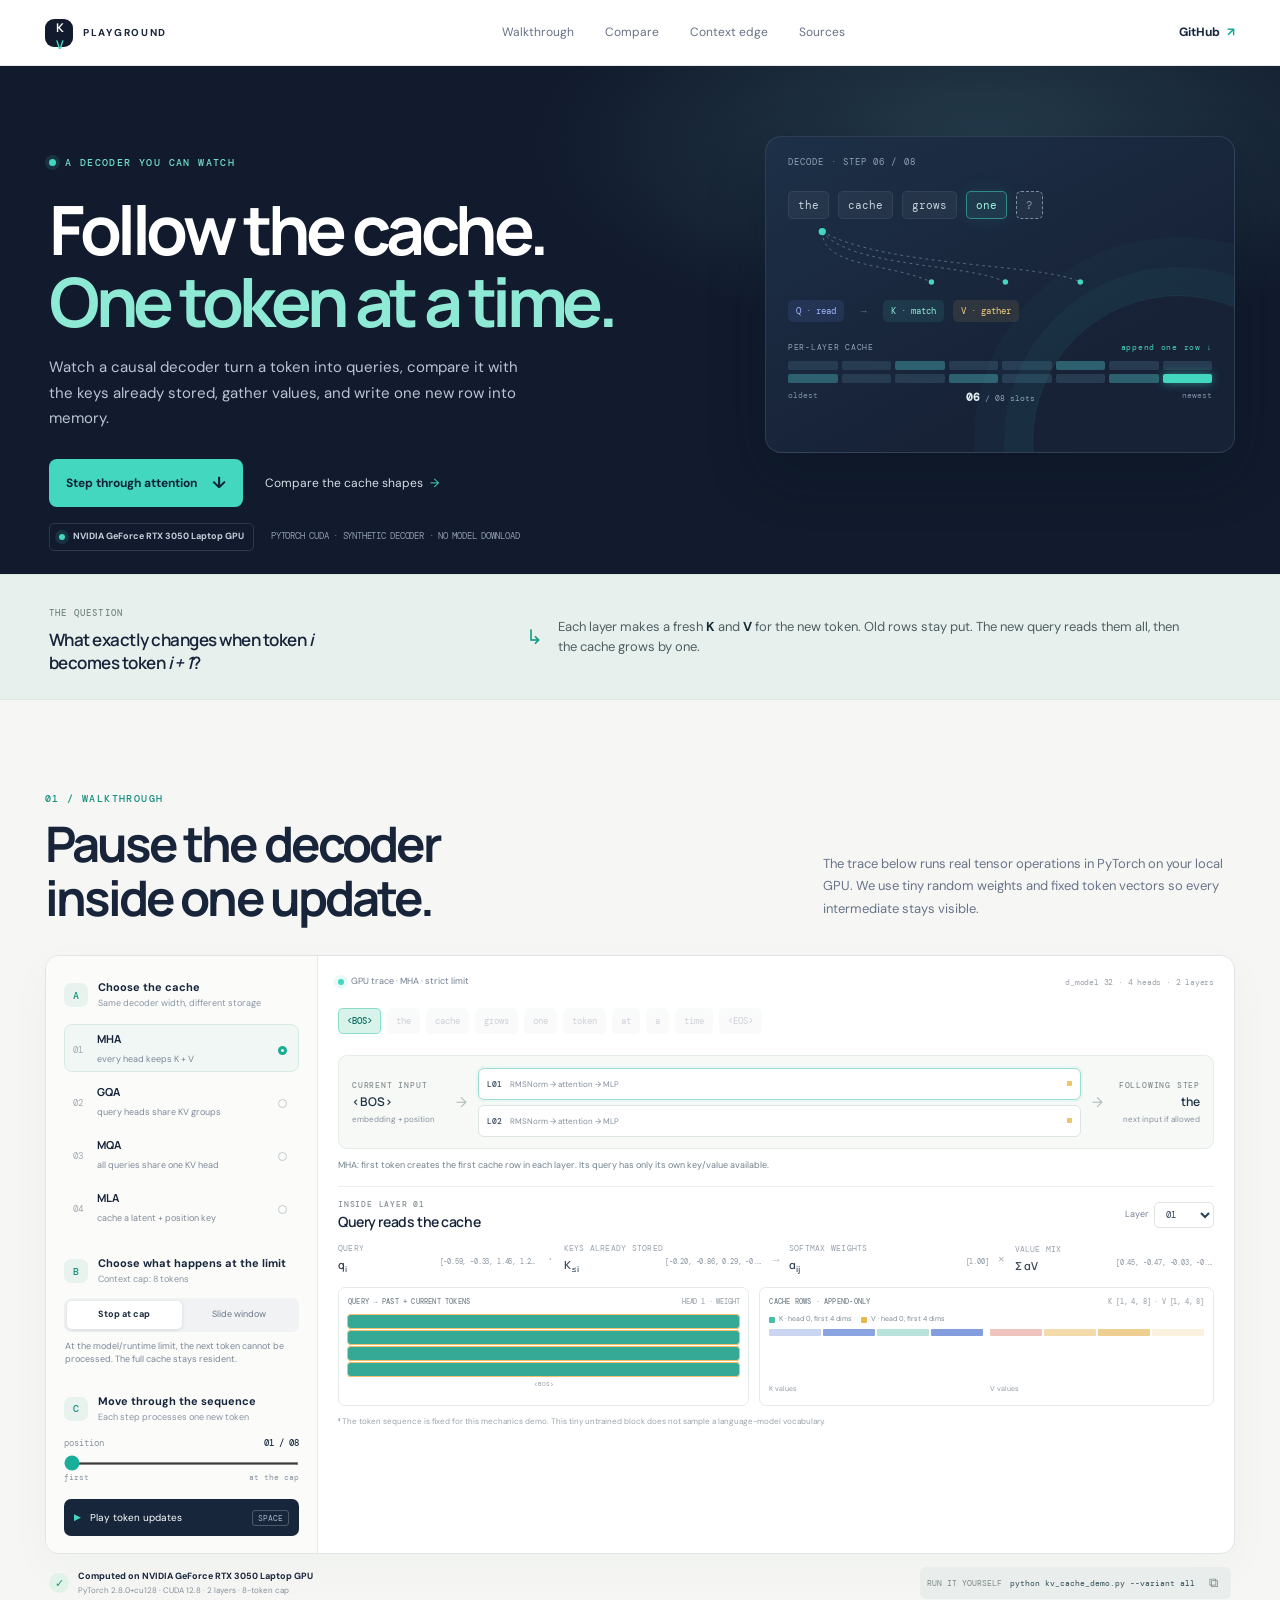
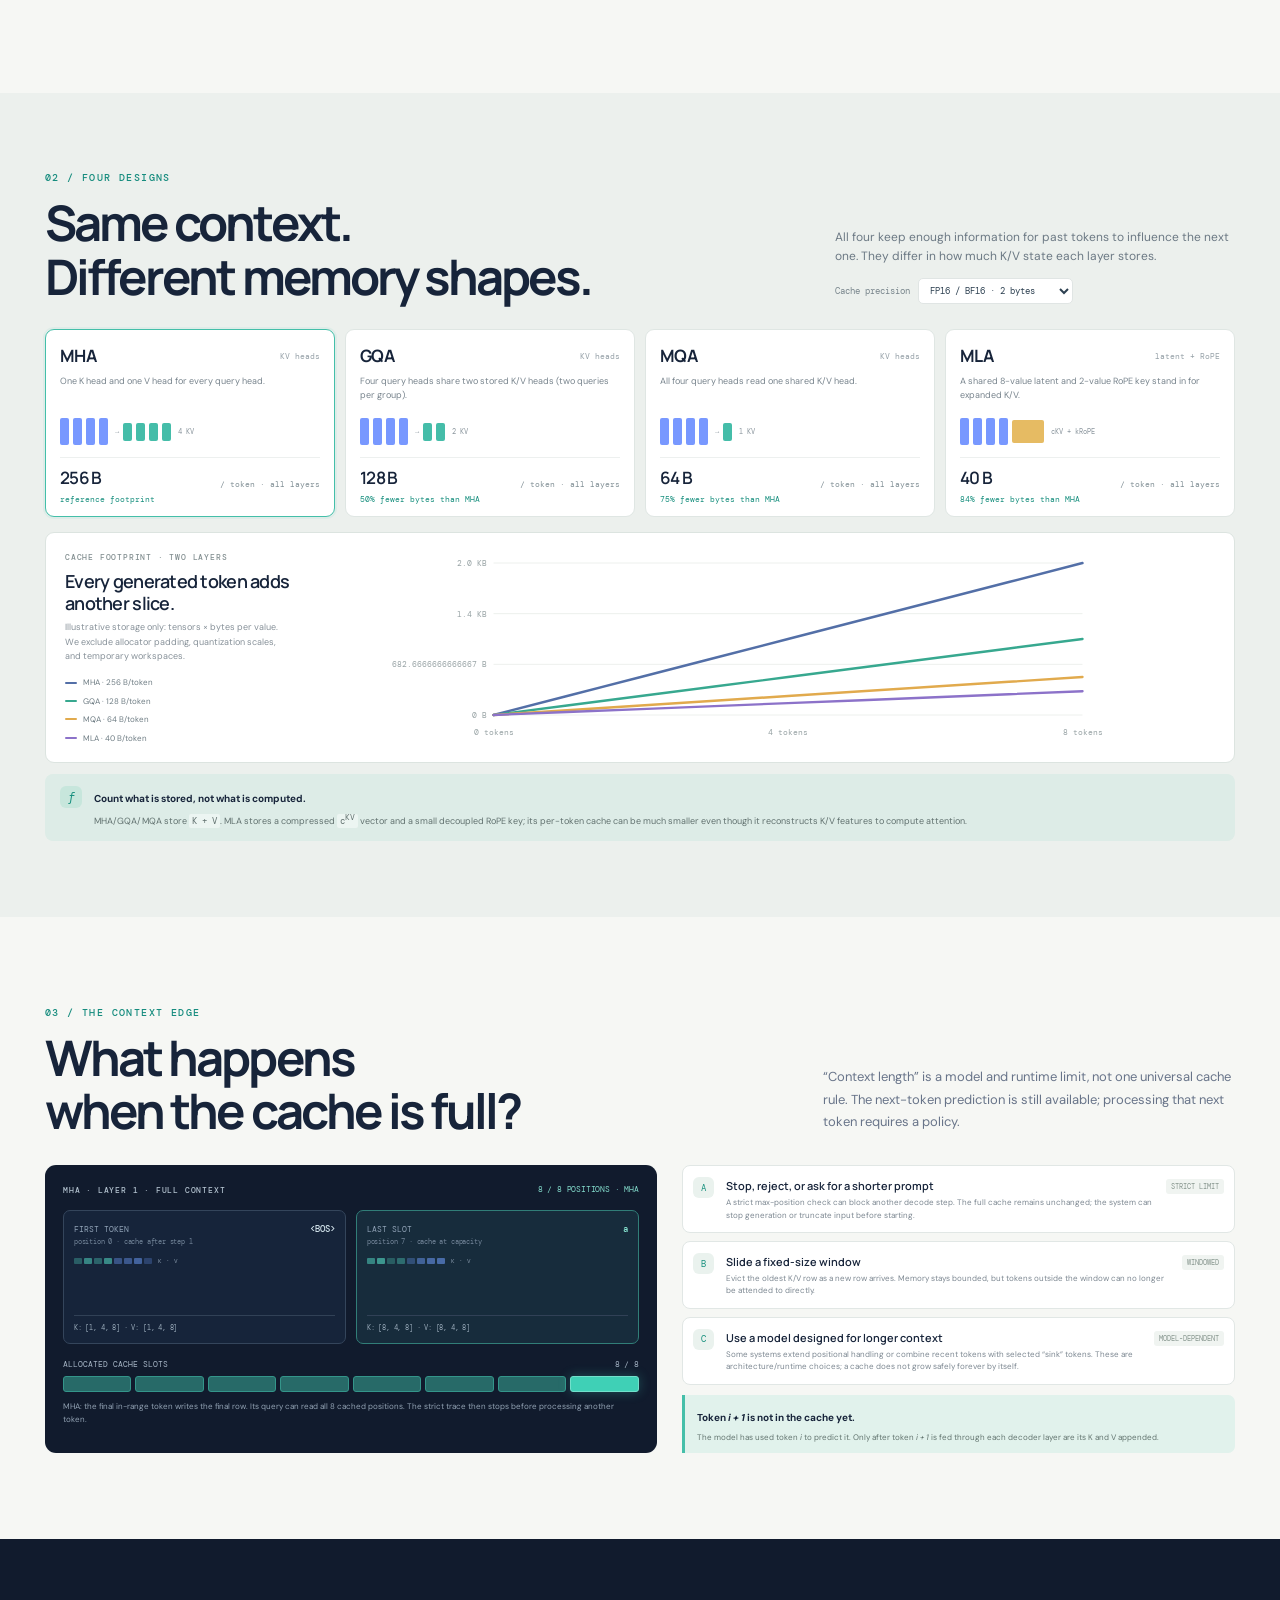
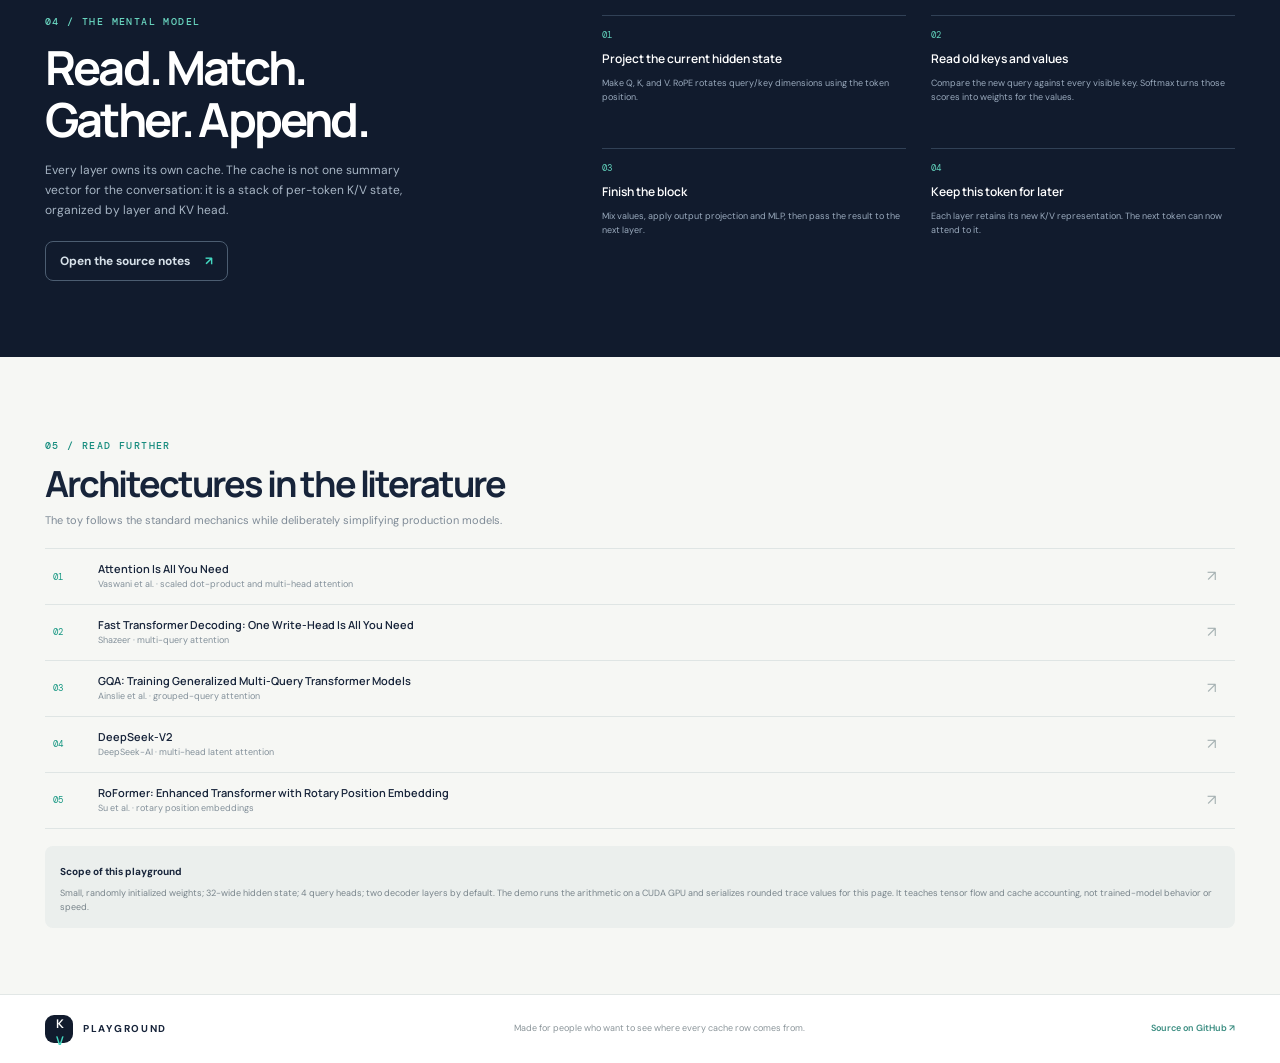
==== commit dec2e4f7: "Keep the page within the viewport" ====
--- a/docs/index.html
+++ b/docs/index.html
@@ -9,7 +9,7 @@
   <link rel="preconnect" href="https://fonts.googleapis.com">
   <link rel="preconnect" href="https://fonts.gstatic.com" crossorigin>
   <link href="https://fonts.googleapis.com/css2?family=DM+Mono:wght@400;500&family=DM+Sans:wght@400;500;600;700&family=Manrope:wght@400;500;600;700;800&display=swap" rel="stylesheet">
-  <link rel="stylesheet" href="styles.css">
+  <link rel="stylesheet" href="styles.css?v=2">
 </head>
 <body>
   <header class="site-head">
--- a/docs/styles.css
+++ b/docs/styles.css
@@ -1,4 +1,4 @@
-:root{--ink:#17243a;--muted:#748097;--paper:#f6f7f4;--white:#fff;--navy:#111b2d;--navy2:#182941;--line:#dfe4e7;--teal:#43d7c0;--mint:#8ff0d7;--amber:#f4c86b;--blue:#658dff;--violet:#ab89ee;--mono:"DM Mono",monospace;--sans:"DM Sans",sans-serif;--display:"Manrope",sans-serif}*{box-sizing:border-box}html{scroll-behavior:smooth;scroll-padding-top:82px}body{margin:0;background:var(--paper);color:var(--ink);font-family:var(--sans);font-size:15px;line-height:1.55}a{color:inherit;text-decoration:none}button,select,input{font:inherit}.wrap{width:min(1190px,calc(100% - 56px));margin-inline:auto}.mono{font-family:var(--mono);letter-spacing:-.025em}.site-head{height:66px;padding:0 max(28px,calc((100vw - 1190px)/2));display:flex;align-items:center;justify-content:space-between;background:#fff;border-bottom:1px solid #e8ebec;position:sticky;top:0;z-index:50}.brand{display:flex;align-items:center;gap:10px;font-size:10px;letter-spacing:.17em;font-weight:700}.brand-mark{width:28px;height:28px;border-radius:9px;background:var(--navy);color:#fff;display:grid;place-items:center;font:700 12px var(--display);letter-spacing:-.09em}.brand-mark span{color:var(--teal)}.site-head nav{display:flex;gap:31px;color:#677287;font-size:12px}.site-head nav a:hover,.head-link:hover{color:#101a2c}.head-link{font-size:12px;font-weight:700}.head-link span{color:#10a996;margin-left:4px}.hero{min-height:508px;padding-top:70px;padding-bottom:42px;display:grid;grid-template-columns:1fr 1fr;gap:30px;position:relative;color:#fff}.hero:before{content:"";position:absolute;inset:0 -50vw;background:radial-gradient(ellipse at 77% 15%,#253c4b 0,transparent 32%),var(--navy);z-index:-1}.hero-copy{padding:20px 0 0 4px}.eyebrow{font:500 10px var(--mono);letter-spacing:.14em;text-transform:uppercase;color:#72dbc5;display:flex;align-items:center;gap:9px}.pulse-dot,.live-dot{width:7px;height:7px;border-radius:50%;background:var(--teal);box-shadow:0 0 0 4px #43d7c01f;display:inline-block}.hero h1{font:700 clamp(42px,5.5vw,68px)/1.06 var(--display);letter-spacing:-.065em;margin:24px 0 18px}.hero h1 em{font-style:normal;color:#8ee9d5}.hero-copy>p{color:#b9c4d3;font-size:15px;line-height:1.7;max-width:495px;margin:0}.hero-actions{display:flex;align-items:center;gap:22px;margin-top:27px}.button{display:inline-flex;align-items:center;justify-content:center;gap:15px;padding:12px 17px;border-radius:8px;font-size:12px;font-weight:700;transition:transform .15s,background .15s}.button:hover{transform:translateY(-1px)}.button-bright{background:var(--teal);color:#102134}.button-bright span{font-size:16px}.text-link{font-size:12px;color:#d5dde5}.text-link span{color:var(--teal);padding-left:4px}.hero-art{justify-self:end;width:min(100%,470px);height:317px;border:1px solid #52607568;border-radius:16px;background:linear-gradient(152deg,#1d3047,#172237 68%);padding:19px 22px;position:relative;box-shadow:0 20px 55px #08111e4d;overflow:hidden}.hero-art:after{content:"";position:absolute;right:-90px;bottom:-135px;width:290px;height:290px;border-radius:50%;border:1px solid #45dac71c;box-shadow:0 0 0 28px #45dac70a,0 0 0 58px #45dac707;pointer-events:none}.art-caption{font-size:9px;color:#90a1b6;letter-spacing:.12em}.art-tokens{display:flex;gap:9px;margin-top:21px;align-items:center}.art-tokens span{font:11px var(--mono);color:#c5d0da;background:#ffffff0c;border:1px solid #ffffff10;border-radius:5px;padding:6px 9px}.art-tokens .token-current{background:#43d7c01a;color:#a0f2dd;border-color:#43d7c085;box-shadow:0 0 20px #43d7c01a}.art-tokens .token-next{border:1px dashed #7c8ea1;color:#8496aa}.art-flow{width:100%;height:81px;overflow:visible}.art-flow path{stroke:#5b738c;stroke-dasharray:3 4;fill:none;stroke-width:1}.art-flow circle{fill:var(--teal)}.art-qkv{display:flex;align-items:center;gap:9px;margin-top:-7px}.art-qkv span{font:9px var(--mono);padding:5px 8px;border-radius:5px}.q-chip{background:#6d8dff1c;color:#a3b7ff}.k-chip{background:#43d7c01a;color:#8ee9d5}.v-chip{background:#f2be581a;color:#f2ce82}.arrow-mini{color:#71839a}.art-cache-label{display:flex;justify-content:space-between;font-size:8px;letter-spacing:.09em;color:#92a2b5;margin-top:19px}.art-cache-label span+span{color:var(--teal)}.art-grid{display:grid;grid-template-columns:repeat(8,1fr);gap:4px;margin-top:7px}.art-grid i{height:9px;border-radius:2px;background:#273b51}.art-grid i:nth-child(3n){background:#2d6170}.art-grid i.cell-new{background:var(--teal);box-shadow:0 0 10px #43d7c08a}.art-foot{display:flex;justify-content:space-between;color:#8092a7;font:8px var(--mono);margin-top:7px}.cache-count{color:#91a2b5}.cache-count b{font-size:11px;color:#e2edf2}.hero-meta{position:absolute;left:4px;bottom:23px;display:flex;align-items:center;gap:17px;color:#8d9bae;font-size:9px;letter-spacing:.08em}.live-tag{display:flex;align-items:center;gap:8px;border:1px solid #ffffff20;padding:6px 9px;border-radius:5px;color:#c4d1dc;letter-spacing:0}.live-tag .pulse-dot{width:6px;height:6px}.intro-strip{background:#e8f0ed;border-block:1px solid #dce8e3}.intro-grid{display:grid;grid-template-columns:1fr 1.65fr;gap:50px;padding:25px 4px}.small-kicker{font:500 9px var(--mono);letter-spacing:.13em;color:#788a85}.intro-grid>div:first-child p{margin:5px 0 0;font:600 17px var(--display);letter-spacing:-.03em;max-width:300px}.intro-answer{display:flex;gap:15px;align-items:center}.answer-mark{font:20px var(--mono);color:#159d88}.intro-answer p{font-size:13px;color:#4e5f62;margin:0;max-width:640px}.intro-answer b{color:#142d36}.section{padding-top:92px;padding-bottom:40px}.section-heading{display:flex;align-items:flex-end;justify-content:space-between;gap:55px;margin-bottom:30px}.dark-eyebrow{color:#168c7e}.section-heading h2,.sources-section h2{font:700 clamp(34px,4vw,49px)/1.1 var(--display);letter-spacing:-.06em;margin:12px 0 0}.section-heading>p{max-width:410px;font-size:13px;color:#687489;margin:0 2px 5px;line-height:1.72}.lab-shell{display:grid;grid-template-columns:272px minmax(0,1fr);background:#fff;border:1px solid #dfe4e7;border-radius:14px;overflow:hidden;box-shadow:0 14px 45px #26334a08}.lab-controls{padding:23px 18px 17px;border-right:1px solid #e5e9eb;background:#fbfcfa}.control-title{display:flex;gap:10px;align-items:center}.control-num{width:24px;height:24px;border-radius:7px;background:#e8f3ef;color:#13917f;font:500 10px var(--mono);display:grid;place-items:center;flex:none}.control-title b{font-size:11px;display:block}.control-title small{font-size:9px;color:#8a94a4;display:block;margin-top:1px}.arch-picker{display:grid;gap:5px;margin-top:13px}.arch-option{height:48px;border:1px solid transparent;border-radius:8px;background:transparent;display:grid;grid-template-columns:24px 1fr 12px;align-items:center;text-align:left;padding:6px 8px;cursor:pointer;color:var(--ink)}.arch-option:hover{background:#f5f8f6}.arch-option.selected{background:#f0f7f4;border-color:#d8ebe3}.arch-code{font:9px var(--mono);color:#a1aab4}.arch-option b{font:700 11px var(--display);display:block}.arch-option small{font-size:9px;color:#7e8899}.radio-dot{height:9px;width:9px;border:1px solid #c1c9cd;border-radius:50%}.arch-option.selected .radio-dot{border:3px solid #1aab95}.control-title-spaced{margin-top:24px}.policy-picker{display:flex;background:#f0f2f3;padding:3px;border-radius:7px;margin-top:11px}.policy-option{border:0;background:none;border-radius:5px;padding:7px 4px;flex:1;font-size:9px;color:#6c7789;cursor:pointer}.policy-option.selected{background:#fff;color:#1c2b3d;box-shadow:0 1px 4px #1b2d3b1c;font-weight:700}.policy-note{font-size:9px;line-height:1.5;color:#788596;margin:8px 1px 0;min-height:29px}.token-control{margin-top:12px}.range-label,.range-ends{display:flex;justify-content:space-between;align-items:center;color:#8992a1;font:9px var(--mono)}.range-label b{color:#223148;font-weight:500}.token-control input{width:100%;margin:12px 0 5px;accent-color:#18ae98;height:3px;cursor:pointer}.range-ends{font-size:8px}.play-button{width:100%;margin-top:17px;height:37px;display:flex;align-items:center;gap:9px;padding:0 10px;background:#17263a;color:white;border:0;border-radius:7px;font-size:10px;cursor:pointer}.play-icon{color:var(--teal);font-size:9px}.play-button kbd{margin-left:auto;border:1px solid #ffffff3b;border-radius:3px;padding:2px 5px;font:8px var(--mono);color:#a5b4c4}.trace-area{padding:19px 20px 13px;min-width:0}.trace-topline{display:flex;align-items:center;justify-content:space-between;color:#707d8e;font-size:9px}.trace-topline>div:first-child{display:flex;align-items:center;gap:7px}.trace-topline .live-dot{width:6px;height:6px}.trace-topline .mono{font-size:8px;color:#97a0ab}.sequence-line{display:flex;align-items:center;gap:6px;overflow:hidden;margin:19px 0 21px}.seq-token{min-width:0;padding:6px 8px;border-radius:5px;background:#f2f4f3;color:#8e98a7;font:9px var(--mono);position:relative;border:1px solid transparent;white-space:nowrap}.seq-token.done{color:#55736d;background:#eaf6f1}.seq-token.current{color:#126e63;background:#d8f4ea;border-color:#8bdcc8;font-weight:500;box-shadow:0 0 0 2px #43d7c018}.seq-token.future{opacity:.43}.seq-token.current:after{content:"QKV";position:absolute;top:-13px;left:50%;transform:translateX(-50%);font:7px var(--mono);color:#159b88;letter-spacing:.07em}.decoder-flow{display:grid;grid-template-columns:93px 15px minmax(100px,1fr) 15px 86px;gap:9px;align-items:center;padding:12px 13px 11px;background:#f7f9f7;border:1px solid #e6ece8;border-radius:9px}.flow-input,.flow-output{display:flex;flex-direction:column;gap:3px}.flow-caption{display:block;font:500 8px var(--mono);letter-spacing:.1em;color:#849092}.flow-input>b,.flow-output>b{font:600 12px var(--display);color:#203349}.flow-input>small,.flow-output>small{font-size:8px;color:#87919f}.flow-output{align-items:flex-end;text-align:right}.flow-arrow{font-size:14px;color:#aeb9bb;text-align:center}.layer-stack{display:grid;gap:5px}.layer-node{height:32px;display:flex;align-items:center;gap:8px;background:#fff;border:1px solid #dce4e4;border-radius:6px;padding:0 8px;position:relative}.layer-node.current-layer{border-color:#9edccf;box-shadow:0 0 0 2px #47c9b513}.layer-node b{font:500 8px var(--mono);color:#34485c}.layer-node .node-caption{font-size:8px;color:#818d9c}.layer-node .node-cache{margin-left:auto;display:flex;gap:2px}.layer-node .node-cache i{width:5px;height:5px;border-radius:1px;background:#45c3af}.layer-node .node-cache i:last-child{background:#f0c368}.step-explain{margin:10px 0 12px;color:#72808c;font-size:9px;min-height:15px}.attention-detail{border-top:1px solid #ecf0ef;padding-top:12px}.detail-head{display:flex;align-items:center;justify-content:space-between}.detail-head h3{font:600 14px var(--display);letter-spacing:-.03em;margin:3px 0 0}.layer-select{font-size:9px;color:#758194;display:flex;align-items:center;gap:5px}.layer-select select,.precision-control select{border:1px solid #e0e5e4;background:#fff;border-radius:5px;padding:5px 21px 5px 7px;font:9px var(--mono);color:#2d4051}.math-flow{display:grid;grid-template-columns:1fr 12px 1fr 12px 1fr 12px 1fr;gap:7px;align-items:center;margin:12px 0 13px}.math-flow>div{display:grid;grid-template-columns:1fr auto;gap:4px}.math-flow small{grid-column:1/-1;font:8px var(--mono);letter-spacing:.03em;color:#98a1ad}.math-flow b{font:600 11px var(--display);color:#344457}.math-flow sub{font-size:8px}.vector-preview{font-size:7px;color:#87939f;text-align:right;white-space:nowrap;overflow:hidden;text-overflow:ellipsis;max-width:98px}.math-op{font:11px var(--mono);color:#a8b1b3;text-align:center}.trace-bottom{display:grid;grid-template-columns:.95fr 1.05fr;gap:10px}.attention-map-card,.cache-matrix-card{border:1px solid #e5eae9;border-radius:7px;padding:9px 9px 7px;min-width:0}.mini-card-head{display:flex;align-items:center;justify-content:space-between;gap:4px;font:500 7px var(--mono);color:#77858d;letter-spacing:.03em;white-space:nowrap}.mini-card-head .mono{font-size:7px;color:#a2aab0}.attention-map{display:grid;grid-template-columns:repeat(8,1fr);gap:3px;margin-top:9px;min-height:16px}.attention-cell{height:13px;border-radius:2px;background:#e7f3f0;position:relative}.attention-cell.hot{outline:1px solid #efc16a}.axis-labels{display:flex;gap:3px;margin-top:4px}.axis-labels span{flex:1;text-align:center;font:6px var(--mono);color:#8b96a1;overflow:hidden;white-space:nowrap}.matrix-legend{display:flex;align-items:center;gap:4px;margin-top:8px;font-size:7px;color:#7d8993}.k-swatch,.v-swatch{height:6px;width:6px;border-radius:1px;background:#48bda9}.v-swatch{background:#e8b751;margin-left:5px}.matrix-pair{display:grid;grid-template-columns:1fr 1fr;gap:7px;margin-top:4px}.matrix-pair>div>small{font-size:7px;color:#909aa3}.cache-matrix{display:grid;gap:2px;min-height:43px;align-content:start;margin-bottom:3px}.matrix-row{display:grid;grid-template-columns:repeat(4,1fr);gap:2px;height:7px}.matrix-cell{border-radius:1px;background:#7cdbc9;min-width:3px}.matrix-cell.negative{background:#9caeea}.matrix-cell.v-cell{background:#efca78}.matrix-cell.v-cell.negative{background:#e9a9a0}.trace-disclaimer{font-size:8px;color:#9aa3a9;margin-top:9px}.trace-disclaimer span{font-weight:700;color:#5a7182}.walkthrough-foot{display:flex;justify-content:space-between;align-items:center;padding:13px 4px 0}.gpu-proof{display:flex;align-items:center;gap:9px}.proof-icon{width:20px;height:20px;border-radius:50%;background:#dff3e9;color:#15987e;display:grid;place-items:center;font-size:11px}.gpu-proof b{font-size:9px;display:block}.gpu-proof small{display:block;color:#84909d;font-size:8px}.run-command{display:flex;align-items:center;gap:8px;background:#e9eeec;border-radius:6px;padding:5px 7px}.run-command>span{font:8px var(--mono);color:#7c8985}.run-command code{font:8px var(--mono);color:#314c56}.run-command button{border:0;background:none;color:#798a87;font-size:13px;cursor:pointer}.compare-section{margin-top:54px;padding-top:78px;padding-bottom:76px;background:#ecf0ed}.compare-section>.wrap{width:min(1190px,calc(100% - 56px))}.compare-section .section-heading{margin-bottom:25px}.compare-side{max-width:400px}.compare-side p{font-size:12px;color:#6c7984;margin:0 0 12px;line-height:1.6}.precision-control{font:9px var(--mono);color:#78858c;display:flex;align-items:center;gap:8px}.compare-cards{display:grid;grid-template-columns:repeat(4,1fr);gap:10px}.compare-card{background:#fff;border:1px solid #dfe6e3;border-radius:9px;padding:14px 14px 12px;min-width:0;cursor:pointer;transition:border-color .15s,transform .15s}.compare-card:hover{transform:translateY(-2px);border-color:#71cdb9}.compare-card.active{border-color:#44bfa9;box-shadow:0 0 0 2px #44bfa916}.compare-card-head{display:flex;align-items:center;justify-content:space-between}.compare-card-head b{font:700 17px var(--display);letter-spacing:-.04em}.compare-card-head span{font:8px var(--mono);color:#95a0a7}.compare-card p{font-size:9px;color:#78848d;min-height:31px;margin:8px 0}.head-glyphs{height:35px;display:flex;align-items:center;gap:4px;margin:6px 0 8px}.head-glyphs i{width:9px;height:18px;background:#45bda9;border-radius:2px;display:block}.head-glyphs i.query{height:27px;background:#7898ff}.head-glyphs i.latent{width:32px;height:23px;background:#e6bb63}.glyph-caption{font:7px var(--mono);color:#8a959d;margin-left:3px}.card-metric{border-top:1px solid #edf0ef;padding-top:8px;display:flex;align-items:flex-end;justify-content:space-between}.card-metric b{font:600 17px var(--display);letter-spacing:-.04em}.card-metric span{font:8px var(--mono);color:#829096}.card-saving{margin-top:5px;font:8px var(--mono);color:#178f7e}.memory-chart-wrap{display:grid;grid-template-columns:245px 1fr;gap:24px;margin-top:15px;background:#fff;border:1px solid #dce4e0;border-radius:9px;padding:19px 19px 13px}.chart-copy h3{font:600 18px/1.2 var(--display);letter-spacing:-.04em;margin:9px 0 6px}.chart-copy p{font-size:9px;color:#879199;line-height:1.6;margin:0;max-width:220px}.chart-legend{display:grid;gap:6px;margin-top:13px;font-size:8px;color:#6f7d84}.legend-item{display:flex;align-items:center;gap:6px}.legend-item i{width:12px;height:2px;border-radius:2px;display:inline-block}.memory-chart{min-height:192px;position:relative}.memory-chart svg{width:100%;height:190px;overflow:visible}.chart-gridline{stroke:#edf0ed;stroke-width:1}.chart-axis{font:8px var(--mono);fill:#98a3a5}.chart-line{fill:none;stroke-width:2.4;stroke-linecap:round}.formula-note{display:flex;gap:12px;align-items:flex-start;background:#ddece7;border-radius:8px;padding:12px 15px;margin-top:11px}.formula-icon{width:22px;height:22px;display:grid;place-items:center;border-radius:6px;background:#c7e6dc;color:#168f7d;font:12px var(--mono);flex:none}.formula-note b{font-size:10px}.formula-note p{font-size:9px;color:#61716f;margin:3px 0 0}.formula-note code{font:9px var(--mono);background:#ffffff75;padding:1px 3px;border-radius:2px}.context-section{padding-top:89px;padding-bottom:86px}.context-section .section-heading{margin-bottom:27px}.edge-grid{display:grid;grid-template-columns:1.05fr .95fr;gap:25px}.edge-visual{background:var(--navy);color:#fff;border-radius:11px;padding:18px 18px 15px;overflow:hidden}.edge-title{display:flex;justify-content:space-between;align-items:center}.edge-title .flow-caption{color:#b3c2cf}.edge-title .mono{font-size:8px;color:#83dccc}.edge-snapshots{display:grid;grid-template-columns:1fr 1fr;gap:10px;margin-top:14px}.snapshot-card{padding:12px 10px 10px;border:1px solid #34455b;border-radius:7px;background:#16243a;min-width:0}.final-snapshot{border-color:#317e78;background:#172c3c}.snapshot-head{display:flex;justify-content:space-between;align-items:center;font:8px var(--mono);color:#91a3b7}.snapshot-head b{color:#cfe0e8;font:500 9px var(--mono)}.final-snapshot .snapshot-head b{color:#88e6d2}.snapshot-sub{font-size:7px;color:#74869a;margin-top:2px}.snapshot-rows{display:grid;gap:3px;margin-top:10px;min-height:49px;align-content:start}.snapshot-row{display:flex;align-items:center;gap:2px;height:7px}.snapshot-row span{height:6px;width:8px;border-radius:1px;background:#49bbac}.snapshot-row span.dim{background:#628de0}.snapshot-row em{margin-left:4px;font:6px var(--mono);font-style:normal;color:#8092a4}.snapshot-foot{font-size:7px;color:#9aabba;border-top:1px solid #314156;padding-top:7px;margin-top:8px}.edge-timeline{margin-top:15px}.timeline-head{display:flex;justify-content:space-between;font:8px var(--mono);color:#a6b5c5}.timeline-track{display:grid;grid-template-columns:repeat(8,1fr);gap:4px;margin-top:7px}.timeline-track i{height:16px;border-radius:3px;background:#2b465b;border:1px solid #42586b}.timeline-track i.filled{background:#276a68;border-color:#34958a}.timeline-track i.last{background:#3fd0b6;border-color:#72e0cb;box-shadow:0 0 12px #43d7c04a}.timeline-track i.evicted{background:#3b4653;border-style:dashed}.edge-timeline>p{font-size:8px;line-height:1.55;color:#92a2b3;margin:8px 0 0}.edge-policies{display:grid;align-content:start;gap:8px}.edge-policy{display:grid;grid-template-columns:25px 1fr auto;gap:8px;padding:11px 10px;border:1px solid #e1e7e5;border-radius:8px;background:#fff;align-items:start}.policy-index{width:21px;height:21px;display:grid;place-items:center;border-radius:6px;background:#eaf2ee;color:#17907d;font:9px var(--mono)}.edge-policy h3{font:600 11px var(--display);margin:1px 0 3px}.edge-policy p{font-size:8px;line-height:1.55;color:#7c8791;margin:0}.policy-tag{font:7px var(--mono);color:#87968f;padding:3px 5px;background:#f0f4f1;border-radius:3px;white-space:nowrap;margin-top:2px}.edge-callout{background:#e1f2ec;border-left:3px solid #45bfa9;padding:10px 12px;border-radius:0 7px 7px 0;margin-top:2px}.edge-callout b{font-size:10px}.edge-callout p{font-size:8px;line-height:1.55;color:#637570;margin:3px 0 0}.learning-section{background:var(--navy);color:#fff;padding:76px 0}.learn-grid{display:grid;grid-template-columns:.86fr 1.14fr;gap:80px}.learning-section .eyebrow{color:#69d6c0}.learn-grid h2{font:700 clamp(35px,4vw,47px)/1.1 var(--display);letter-spacing:-.06em;margin:14px 0}.learn-grid>div:first-child>p{font-size:12px;color:#a7b5c4;line-height:1.7;max-width:370px;margin:0 0 20px}.button-outline{border:1px solid #4c5d71;color:#d7e1e9;padding:10px 14px}.button-outline span{color:var(--teal)}.learn-steps{display:grid;grid-template-columns:1fr 1fr;gap:0 25px}.learn-steps>div{padding:13px 0;border-top:1px solid #314156}.learn-steps>div>span{font:9px var(--mono);color:#61d2bc;display:block;margin-bottom:6px}.learn-steps b{font:600 12px var(--display)}.learn-steps p{font-size:9px;line-height:1.6;color:#9aaabd;margin:5px 0 0}.sources-section{padding-top:82px;padding-bottom:66px}.sources-section h2{font-size:36px}.sources-intro{font-size:11px;color:#7f8b97;margin:8px 0 19px}.source-list{border-top:1px solid #dfe5e4}.source-list>a{display:grid;grid-template-columns:35px 1fr 20px;align-items:center;gap:10px;padding:12px 8px;border-bottom:1px solid #dfe5e4}.source-list>a:hover{background:#eef4f0}.source-list>a>span{font:9px var(--mono);color:#169782}.source-list b{font:600 11px var(--display);display:block}.source-list small{font-size:9px;color:#83909a;display:block;margin-top:2px}.source-list i{font-style:normal;color:#a5b1b2}.scope-note{padding:13px 15px;border-radius:8px;background:#ebefed;margin-top:17px}.scope-note b{font-size:10px}.scope-note p{font-size:9px;line-height:1.6;color:#78848b;margin:4px 0 0}.site-footer{background:#fff;border-top:1px solid #e2e7e6}.footer-inner{height:68px;display:flex;align-items:center;justify-content:space-between}.footer-inner>span{font-size:9px;color:#8b959a}.footer-inner>a:last-child{font-size:9px;color:#398c80;font-weight:600}
+:root{--ink:#17243a;--muted:#748097;--paper:#f6f7f4;--white:#fff;--navy:#111b2d;--navy2:#182941;--line:#dfe4e7;--teal:#43d7c0;--mint:#8ff0d7;--amber:#f4c86b;--blue:#658dff;--violet:#ab89ee;--mono:"DM Mono",monospace;--sans:"DM Sans",sans-serif;--display:"Manrope",sans-serif}*{box-sizing:border-box}html{scroll-behavior:smooth;scroll-padding-top:82px}body{margin:0;overflow-x:hidden;background:var(--paper);color:var(--ink);font-family:var(--sans);font-size:15px;line-height:1.55}a{color:inherit;text-decoration:none}button,select,input{font:inherit}.wrap{width:min(1190px,calc(100% - 56px));margin-inline:auto}.mono{font-family:var(--mono);letter-spacing:-.025em}.site-head{height:66px;padding:0 max(28px,calc((100vw - 1190px)/2));display:flex;align-items:center;justify-content:space-between;background:#fff;border-bottom:1px solid #e8ebec;position:sticky;top:0;z-index:50}.brand{display:flex;align-items:center;gap:10px;font-size:10px;letter-spacing:.17em;font-weight:700}.brand-mark{width:28px;height:28px;border-radius:9px;background:var(--navy);color:#fff;display:grid;place-items:center;font:700 12px var(--display);letter-spacing:-.09em}.brand-mark span{color:var(--teal)}.site-head nav{display:flex;gap:31px;color:#677287;font-size:12px}.site-head nav a:hover,.head-link:hover{color:#101a2c}.head-link{font-size:12px;font-weight:700}.head-link span{color:#10a996;margin-left:4px}.hero{min-height:508px;padding-top:70px;padding-bottom:42px;display:grid;grid-template-columns:1fr 1fr;gap:30px;position:relative;color:#fff}.hero:before{content:"";position:absolute;inset:0;left:calc(50% - 50vw);right:calc(50% - 50vw);background:radial-gradient(ellipse at 77% 15%,#253c4b 0,transparent 32%),var(--navy);z-index:-1}.hero-copy{padding:20px 0 0 4px}.eyebrow{font:500 10px var(--mono);letter-spacing:.14em;text-transform:uppercase;color:#72dbc5;display:flex;align-items:center;gap:9px}.pulse-dot,.live-dot{width:7px;height:7px;border-radius:50%;background:var(--teal);box-shadow:0 0 0 4px #43d7c01f;display:inline-block}.hero h1{font:700 clamp(42px,5.5vw,68px)/1.06 var(--display);letter-spacing:-.065em;margin:24px 0 18px}.hero h1 em{font-style:normal;color:#8ee9d5}.hero-copy>p{color:#b9c4d3;font-size:15px;line-height:1.7;max-width:495px;margin:0}.hero-actions{display:flex;align-items:center;gap:22px;margin-top:27px}.button{display:inline-flex;align-items:center;justify-content:center;gap:15px;padding:12px 17px;border-radius:8px;font-size:12px;font-weight:700;transition:transform .15s,background .15s}.button:hover{transform:translateY(-1px)}.button-bright{background:var(--teal);color:#102134}.button-bright span{font-size:16px}.text-link{font-size:12px;color:#d5dde5}.text-link span{color:var(--teal);padding-left:4px}.hero-art{justify-self:end;width:min(100%,470px);height:317px;border:1px solid #52607568;border-radius:16px;background:linear-gradient(152deg,#1d3047,#172237 68%);padding:19px 22px;position:relative;box-shadow:0 20px 55px #08111e4d;overflow:hidden}.hero-art:after{content:"";position:absolute;right:-90px;bottom:-135px;width:290px;height:290px;border-radius:50%;border:1px solid #45dac71c;box-shadow:0 0 0 28px #45dac70a,0 0 0 58px #45dac707;pointer-events:none}.art-caption{font-size:9px;color:#90a1b6;letter-spacing:.12em}.art-tokens{display:flex;gap:9px;margin-top:21px;align-items:center}.art-tokens span{font:11px var(--mono);color:#c5d0da;background:#ffffff0c;border:1px solid #ffffff10;border-radius:5px;padding:6px 9px}.art-tokens .token-current{background:#43d7c01a;color:#a0f2dd;border-color:#43d7c085;box-shadow:0 0 20px #43d7c01a}.art-tokens .token-next{border:1px dashed #7c8ea1;color:#8496aa}.art-flow{width:100%;height:81px;overflow:visible}.art-flow path{stroke:#5b738c;stroke-dasharray:3 4;fill:none;stroke-width:1}.art-flow circle{fill:var(--teal)}.art-qkv{display:flex;align-items:center;gap:9px;margin-top:-7px}.art-qkv span{font:9px var(--mono);padding:5px 8px;border-radius:5px}.q-chip{background:#6d8dff1c;color:#a3b7ff}.k-chip{background:#43d7c01a;color:#8ee9d5}.v-chip{background:#f2be581a;color:#f2ce82}.arrow-mini{color:#71839a}.art-cache-label{display:flex;justify-content:space-between;font-size:8px;letter-spacing:.09em;color:#92a2b5;margin-top:19px}.art-cache-label span+span{color:var(--teal)}.art-grid{display:grid;grid-template-columns:repeat(8,1fr);gap:4px;margin-top:7px}.art-grid i{height:9px;border-radius:2px;background:#273b51}.art-grid i:nth-child(3n){background:#2d6170}.art-grid i.cell-new{background:var(--teal);box-shadow:0 0 10px #43d7c08a}.art-foot{display:flex;justify-content:space-between;color:#8092a7;font:8px var(--mono);margin-top:7px}.cache-count{color:#91a2b5}.cache-count b{font-size:11px;color:#e2edf2}.hero-meta{position:absolute;left:4px;bottom:23px;display:flex;align-items:center;gap:17px;color:#8d9bae;font-size:9px;letter-spacing:.08em}.live-tag{display:flex;align-items:center;gap:8px;border:1px solid #ffffff20;padding:6px 9px;border-radius:5px;color:#c4d1dc;letter-spacing:0}.live-tag .pulse-dot{width:6px;height:6px}.intro-strip{background:#e8f0ed;border-block:1px solid #dce8e3}.intro-grid{display:grid;grid-template-columns:1fr 1.65fr;gap:50px;padding:25px 4px}.small-kicker{font:500 9px var(--mono);letter-spacing:.13em;color:#788a85}.intro-grid>div:first-child p{margin:5px 0 0;font:600 17px var(--display);letter-spacing:-.03em;max-width:300px}.intro-answer{display:flex;gap:15px;align-items:center}.answer-mark{font:20px var(--mono);color:#159d88}.intro-answer p{font-size:13px;color:#4e5f62;margin:0;max-width:640px}.intro-answer b{color:#142d36}.section{padding-top:92px;padding-bottom:40px}.section-heading{display:flex;align-items:flex-end;justify-content:space-between;gap:55px;margin-bottom:30px}.dark-eyebrow{color:#168c7e}.section-heading h2,.sources-section h2{font:700 clamp(34px,4vw,49px)/1.1 var(--display);letter-spacing:-.06em;margin:12px 0 0}.section-heading>p{max-width:410px;font-size:13px;color:#687489;margin:0 2px 5px;line-height:1.72}.lab-shell{display:grid;grid-template-columns:272px minmax(0,1fr);background:#fff;border:1px solid #dfe4e7;border-radius:14px;overflow:hidden;box-shadow:0 14px 45px #26334a08}.lab-controls{padding:23px 18px 17px;border-right:1px solid #e5e9eb;background:#fbfcfa}.control-title{display:flex;gap:10px;align-items:center}.control-num{width:24px;height:24px;border-radius:7px;background:#e8f3ef;color:#13917f;font:500 10px var(--mono);display:grid;place-items:center;flex:none}.control-title b{font-size:11px;display:block}.control-title small{font-size:9px;color:#8a94a4;display:block;margin-top:1px}.arch-picker{display:grid;gap:5px;margin-top:13px}.arch-option{height:48px;border:1px solid transparent;border-radius:8px;background:transparent;display:grid;grid-template-columns:24px 1fr 12px;align-items:center;text-align:left;padding:6px 8px;cursor:pointer;color:var(--ink)}.arch-option:hover{background:#f5f8f6}.arch-option.selected{background:#f0f7f4;border-color:#d8ebe3}.arch-code{font:9px var(--mono);color:#a1aab4}.arch-option b{font:700 11px var(--display);display:block}.arch-option small{font-size:9px;color:#7e8899}.radio-dot{height:9px;width:9px;border:1px solid #c1c9cd;border-radius:50%}.arch-option.selected .radio-dot{border:3px solid #1aab95}.control-title-spaced{margin-top:24px}.policy-picker{display:flex;background:#f0f2f3;padding:3px;border-radius:7px;margin-top:11px}.policy-option{border:0;background:none;border-radius:5px;padding:7px 4px;flex:1;font-size:9px;color:#6c7789;cursor:pointer}.policy-option.selected{background:#fff;color:#1c2b3d;box-shadow:0 1px 4px #1b2d3b1c;font-weight:700}.policy-note{font-size:9px;line-height:1.5;color:#788596;margin:8px 1px 0;min-height:29px}.token-control{margin-top:12px}.range-label,.range-ends{display:flex;justify-content:space-between;align-items:center;color:#8992a1;font:9px var(--mono)}.range-label b{color:#223148;font-weight:500}.token-control input{width:100%;margin:12px 0 5px;accent-color:#18ae98;height:3px;cursor:pointer}.range-ends{font-size:8px}.play-button{width:100%;margin-top:17px;height:37px;display:flex;align-items:center;gap:9px;padding:0 10px;background:#17263a;color:white;border:0;border-radius:7px;font-size:10px;cursor:pointer}.play-icon{color:var(--teal);font-size:9px}.play-button kbd{margin-left:auto;border:1px solid #ffffff3b;border-radius:3px;padding:2px 5px;font:8px var(--mono);color:#a5b4c4}.trace-area{padding:19px 20px 13px;min-width:0}.trace-topline{display:flex;align-items:center;justify-content:space-between;color:#707d8e;font-size:9px}.trace-topline>div:first-child{display:flex;align-items:center;gap:7px}.trace-topline .live-dot{width:6px;height:6px}.trace-topline .mono{font-size:8px;color:#97a0ab}.sequence-line{display:flex;align-items:center;gap:6px;overflow:hidden;margin:19px 0 21px}.seq-token{min-width:0;padding:6px 8px;border-radius:5px;background:#f2f4f3;color:#8e98a7;font:9px var(--mono);position:relative;border:1px solid transparent;white-space:nowrap}.seq-token.done{color:#55736d;background:#eaf6f1}.seq-token.current{color:#126e63;background:#d8f4ea;border-color:#8bdcc8;font-weight:500;box-shadow:0 0 0 2px #43d7c018}.seq-token.future{opacity:.43}.seq-token.current:after{content:"QKV";position:absolute;top:-13px;left:50%;transform:translateX(-50%);font:7px var(--mono);color:#159b88;letter-spacing:.07em}.decoder-flow{display:grid;grid-template-columns:93px 15px minmax(100px,1fr) 15px 86px;gap:9px;align-items:center;padding:12px 13px 11px;background:#f7f9f7;border:1px solid #e6ece8;border-radius:9px}.flow-input,.flow-output{display:flex;flex-direction:column;gap:3px}.flow-caption{display:block;font:500 8px var(--mono);letter-spacing:.1em;color:#849092}.flow-input>b,.flow-output>b{font:600 12px var(--display);color:#203349}.flow-input>small,.flow-output>small{font-size:8px;color:#87919f}.flow-output{align-items:flex-end;text-align:right}.flow-arrow{font-size:14px;color:#aeb9bb;text-align:center}.layer-stack{display:grid;gap:5px}.layer-node{height:32px;display:flex;align-items:center;gap:8px;background:#fff;border:1px solid #dce4e4;border-radius:6px;padding:0 8px;position:relative}.layer-node.current-layer{border-color:#9edccf;box-shadow:0 0 0 2px #47c9b513}.layer-node b{font:500 8px var(--mono);color:#34485c}.layer-node .node-caption{font-size:8px;color:#818d9c}.layer-node .node-cache{margin-left:auto;display:flex;gap:2px}.layer-node .node-cache i{width:5px;height:5px;border-radius:1px;background:#45c3af}.layer-node .node-cache i:last-child{background:#f0c368}.step-explain{margin:10px 0 12px;color:#72808c;font-size:9px;min-height:15px}.attention-detail{border-top:1px solid #ecf0ef;padding-top:12px}.detail-head{display:flex;align-items:center;justify-content:space-between}.detail-head h3{font:600 14px var(--display);letter-spacing:-.03em;margin:3px 0 0}.layer-select{font-size:9px;color:#758194;display:flex;align-items:center;gap:5px}.layer-select select,.precision-control select{border:1px solid #e0e5e4;background:#fff;border-radius:5px;padding:5px 21px 5px 7px;font:9px var(--mono);color:#2d4051}.math-flow{display:grid;grid-template-columns:1fr 12px 1fr 12px 1fr 12px 1fr;gap:7px;align-items:center;margin:12px 0 13px}.math-flow>div{display:grid;grid-template-columns:1fr auto;gap:4px}.math-flow small{grid-column:1/-1;font:8px var(--mono);letter-spacing:.03em;color:#98a1ad}.math-flow b{font:600 11px var(--display);color:#344457}.math-flow sub{font-size:8px}.vector-preview{font-size:7px;color:#87939f;text-align:right;white-space:nowrap;overflow:hidden;text-overflow:ellipsis;max-width:98px}.math-op{font:11px var(--mono);color:#a8b1b3;text-align:center}.trace-bottom{display:grid;grid-template-columns:.95fr 1.05fr;gap:10px}.attention-map-card,.cache-matrix-card{border:1px solid #e5eae9;border-radius:7px;padding:9px 9px 7px;min-width:0}.mini-card-head{display:flex;align-items:center;justify-content:space-between;gap:4px;font:500 7px var(--mono);color:#77858d;letter-spacing:.03em;white-space:nowrap}.mini-card-head .mono{font-size:7px;color:#a2aab0}.attention-map{display:grid;grid-template-columns:repeat(8,1fr);gap:3px;margin-top:9px;min-height:16px}.attention-cell{height:13px;border-radius:2px;background:#e7f3f0;position:relative}.attention-cell.hot{outline:1px solid #efc16a}.axis-labels{display:flex;gap:3px;margin-top:4px}.axis-labels span{flex:1;text-align:center;font:6px var(--mono);color:#8b96a1;overflow:hidden;white-space:nowrap}.matrix-legend{display:flex;align-items:center;gap:4px;margin-top:8px;font-size:7px;color:#7d8993}.k-swatch,.v-swatch{height:6px;width:6px;border-radius:1px;background:#48bda9}.v-swatch{background:#e8b751;margin-left:5px}.matrix-pair{display:grid;grid-template-columns:1fr 1fr;gap:7px;margin-top:4px}.matrix-pair>div>small{font-size:7px;color:#909aa3}.cache-matrix{display:grid;gap:2px;min-height:43px;align-content:start;margin-bottom:3px}.matrix-row{display:grid;grid-template-columns:repeat(4,1fr);gap:2px;height:7px}.matrix-cell{border-radius:1px;background:#7cdbc9;min-width:3px}.matrix-cell.negative{background:#9caeea}.matrix-cell.v-cell{background:#efca78}.matrix-cell.v-cell.negative{background:#e9a9a0}.trace-disclaimer{font-size:8px;color:#9aa3a9;margin-top:9px}.trace-disclaimer span{font-weight:700;color:#5a7182}.walkthrough-foot{display:flex;justify-content:space-between;align-items:center;padding:13px 4px 0}.gpu-proof{display:flex;align-items:center;gap:9px}.proof-icon{width:20px;height:20px;border-radius:50%;background:#dff3e9;color:#15987e;display:grid;place-items:center;font-size:11px}.gpu-proof b{font-size:9px;display:block}.gpu-proof small{display:block;color:#84909d;font-size:8px}.run-command{display:flex;align-items:center;gap:8px;background:#e9eeec;border-radius:6px;padding:5px 7px}.run-command>span{font:8px var(--mono);color:#7c8985}.run-command code{font:8px var(--mono);color:#314c56}.run-command button{border:0;background:none;color:#798a87;font-size:13px;cursor:pointer}.compare-section{margin-top:54px;padding-top:78px;padding-bottom:76px;background:#ecf0ed}.compare-section>.wrap{width:min(1190px,calc(100% - 56px))}.compare-section .section-heading{margin-bottom:25px}.compare-side{max-width:400px}.compare-side p{font-size:12px;color:#6c7984;margin:0 0 12px;line-height:1.6}.precision-control{font:9px var(--mono);color:#78858c;display:flex;align-items:center;gap:8px}.compare-cards{display:grid;grid-template-columns:repeat(4,1fr);gap:10px}.compare-card{background:#fff;border:1px solid #dfe6e3;border-radius:9px;padding:14px 14px 12px;min-width:0;cursor:pointer;transition:border-color .15s,transform .15s}.compare-card:hover{transform:translateY(-2px);border-color:#71cdb9}.compare-card.active{border-color:#44bfa9;box-shadow:0 0 0 2px #44bfa916}.compare-card-head{display:flex;align-items:center;justify-content:space-between}.compare-card-head b{font:700 17px var(--display);letter-spacing:-.04em}.compare-card-head span{font:8px var(--mono);color:#95a0a7}.compare-card p{font-size:9px;color:#78848d;min-height:31px;margin:8px 0}.head-glyphs{height:35px;display:flex;align-items:center;gap:4px;margin:6px 0 8px}.head-glyphs i{width:9px;height:18px;background:#45bda9;border-radius:2px;display:block}.head-glyphs i.query{height:27px;background:#7898ff}.head-glyphs i.latent{width:32px;height:23px;background:#e6bb63}.glyph-caption{font:7px var(--mono);color:#8a959d;margin-left:3px}.card-metric{border-top:1px solid #edf0ef;padding-top:8px;display:flex;align-items:flex-end;justify-content:space-between}.card-metric b{font:600 17px var(--display);letter-spacing:-.04em}.card-metric span{font:8px var(--mono);color:#829096}.card-saving{margin-top:5px;font:8px var(--mono);color:#178f7e}.memory-chart-wrap{display:grid;grid-template-columns:245px 1fr;gap:24px;margin-top:15px;background:#fff;border:1px solid #dce4e0;border-radius:9px;padding:19px 19px 13px}.chart-copy h3{font:600 18px/1.2 var(--display);letter-spacing:-.04em;margin:9px 0 6px}.chart-copy p{font-size:9px;color:#879199;line-height:1.6;margin:0;max-width:220px}.chart-legend{display:grid;gap:6px;margin-top:13px;font-size:8px;color:#6f7d84}.legend-item{display:flex;align-items:center;gap:6px}.legend-item i{width:12px;height:2px;border-radius:2px;display:inline-block}.memory-chart{min-height:192px;position:relative}.memory-chart svg{width:100%;height:190px;overflow:visible}.chart-gridline{stroke:#edf0ed;stroke-width:1}.chart-axis{font:8px var(--mono);fill:#98a3a5}.chart-line{fill:none;stroke-width:2.4;stroke-linecap:round}.formula-note{display:flex;gap:12px;align-items:flex-start;background:#ddece7;border-radius:8px;padding:12px 15px;margin-top:11px}.formula-icon{width:22px;height:22px;display:grid;place-items:center;border-radius:6px;background:#c7e6dc;color:#168f7d;font:12px var(--mono);flex:none}.formula-note b{font-size:10px}.formula-note p{font-size:9px;color:#61716f;margin:3px 0 0}.formula-note code{font:9px var(--mono);background:#ffffff75;padding:1px 3px;border-radius:2px}.context-section{padding-top:89px;padding-bottom:86px}.context-section .section-heading{margin-bottom:27px}.edge-grid{display:grid;grid-template-columns:1.05fr .95fr;gap:25px}.edge-visual{background:var(--navy);color:#fff;border-radius:11px;padding:18px 18px 15px;overflow:hidden}.edge-title{display:flex;justify-content:space-between;align-items:center}.edge-title .flow-caption{color:#b3c2cf}.edge-title .mono{font-size:8px;color:#83dccc}.edge-snapshots{display:grid;grid-template-columns:1fr 1fr;gap:10px;margin-top:14px}.snapshot-card{padding:12px 10px 10px;border:1px solid #34455b;border-radius:7px;background:#16243a;min-width:0}.final-snapshot{border-color:#317e78;background:#172c3c}.snapshot-head{display:flex;justify-content:space-between;align-items:center;font:8px var(--mono);color:#91a3b7}.snapshot-head b{color:#cfe0e8;font:500 9px var(--mono)}.final-snapshot .snapshot-head b{color:#88e6d2}.snapshot-sub{font-size:7px;color:#74869a;margin-top:2px}.snapshot-rows{display:grid;gap:3px;margin-top:10px;min-height:49px;align-content:start}.snapshot-row{display:flex;align-items:center;gap:2px;height:7px}.snapshot-row span{height:6px;width:8px;border-radius:1px;background:#49bbac}.snapshot-row span.dim{background:#628de0}.snapshot-row em{margin-left:4px;font:6px var(--mono);font-style:normal;color:#8092a4}.snapshot-foot{font-size:7px;color:#9aabba;border-top:1px solid #314156;padding-top:7px;margin-top:8px}.edge-timeline{margin-top:15px}.timeline-head{display:flex;justify-content:space-between;font:8px var(--mono);color:#a6b5c5}.timeline-track{display:grid;grid-template-columns:repeat(8,1fr);gap:4px;margin-top:7px}.timeline-track i{height:16px;border-radius:3px;background:#2b465b;border:1px solid #42586b}.timeline-track i.filled{background:#276a68;border-color:#34958a}.timeline-track i.last{background:#3fd0b6;border-color:#72e0cb;box-shadow:0 0 12px #43d7c04a}.timeline-track i.evicted{background:#3b4653;border-style:dashed}.edge-timeline>p{font-size:8px;line-height:1.55;color:#92a2b3;margin:8px 0 0}.edge-policies{display:grid;align-content:start;gap:8px}.edge-policy{display:grid;grid-template-columns:25px 1fr auto;gap:8px;padding:11px 10px;border:1px solid #e1e7e5;border-radius:8px;background:#fff;align-items:start}.policy-index{width:21px;height:21px;display:grid;place-items:center;border-radius:6px;background:#eaf2ee;color:#17907d;font:9px var(--mono)}.edge-policy h3{font:600 11px var(--display);margin:1px 0 3px}.edge-policy p{font-size:8px;line-height:1.55;color:#7c8791;margin:0}.policy-tag{font:7px var(--mono);color:#87968f;padding:3px 5px;background:#f0f4f1;border-radius:3px;white-space:nowrap;margin-top:2px}.edge-callout{background:#e1f2ec;border-left:3px solid #45bfa9;padding:10px 12px;border-radius:0 7px 7px 0;margin-top:2px}.edge-callout b{font-size:10px}.edge-callout p{font-size:8px;line-height:1.55;color:#637570;margin:3px 0 0}.learning-section{background:var(--navy);color:#fff;padding:76px 0}.learn-grid{display:grid;grid-template-columns:.86fr 1.14fr;gap:80px}.learning-section .eyebrow{color:#69d6c0}.learn-grid h2{font:700 clamp(35px,4vw,47px)/1.1 var(--display);letter-spacing:-.06em;margin:14px 0}.learn-grid>div:first-child>p{font-size:12px;color:#a7b5c4;line-height:1.7;max-width:370px;margin:0 0 20px}.button-outline{border:1px solid #4c5d71;color:#d7e1e9;padding:10px 14px}.button-outline span{color:var(--teal)}.learn-steps{display:grid;grid-template-columns:1fr 1fr;gap:0 25px}.learn-steps>div{padding:13px 0;border-top:1px solid #314156}.learn-steps>div>span{font:9px var(--mono);color:#61d2bc;display:block;margin-bottom:6px}.learn-steps b{font:600 12px var(--display)}.learn-steps p{font-size:9px;line-height:1.6;color:#9aaabd;margin:5px 0 0}.sources-section{padding-top:82px;padding-bottom:66px}.sources-section h2{font-size:36px}.sources-intro{font-size:11px;color:#7f8b97;margin:8px 0 19px}.source-list{border-top:1px solid #dfe5e4}.source-list>a{display:grid;grid-template-columns:35px 1fr 20px;align-items:center;gap:10px;padding:12px 8px;border-bottom:1px solid #dfe5e4}.source-list>a:hover{background:#eef4f0}.source-list>a>span{font:9px var(--mono);color:#169782}.source-list b{font:600 11px var(--display);display:block}.source-list small{font-size:9px;color:#83909a;display:block;margin-top:2px}.source-list i{font-style:normal;color:#a5b1b2}.scope-note{padding:13px 15px;border-radius:8px;background:#ebefed;margin-top:17px}.scope-note b{font-size:10px}.scope-note p{font-size:9px;line-height:1.6;color:#78848b;margin:4px 0 0}.site-footer{background:#fff;border-top:1px solid #e2e7e6}.footer-inner{height:68px;display:flex;align-items:center;justify-content:space-between}.footer-inner>span{font-size:9px;color:#8b959a}.footer-inner>a:last-child{font-size:9px;color:#398c80;font-weight:600}
 @media(max-width:1000px){.hero{grid-template-columns:1fr 1fr;gap:20px}.hero-art{padding:17px}.lab-shell{grid-template-columns:238px minmax(0,1fr)}.lab-controls{padding-inline:13px}.trace-area{padding-inline:13px}.decoder-flow{grid-template-columns:78px 10px minmax(90px,1fr) 10px 72px;gap:6px}.math-flow{gap:4px}.vector-preview{max-width:70px}.compare-cards{grid-template-columns:repeat(2,1fr)}.compare-card p{min-height:unset}.memory-chart-wrap{grid-template-columns:200px 1fr}.edge-grid{gap:15px}.edge-policy{grid-template-columns:23px 1fr}.policy-tag{display:none}}
 @media(max-width:720px){.wrap,.compare-section>.wrap{width:calc(100% - 34px)}.site-head{height:58px;padding:0 17px}.site-head nav{display:none}.head-link{font-size:11px}.hero{display:block;padding-top:43px;padding-bottom:64px;min-height:auto}.hero-copy{padding:0}.hero h1{font-size:45px;margin-top:18px}.hero-copy>p{font-size:13px;max-width:450px}.hero-actions{gap:14px;flex-wrap:wrap;margin-top:22px}.button{padding:11px 13px}.text-link{font-size:11px}.hero-art{margin:31px auto 0;width:min(100%,470px);height:298px}.hero-meta{bottom:17px;left:1px;gap:9px;align-items:flex-start;flex-direction:column;font-size:8px}.intro-grid{grid-template-columns:1fr;gap:13px;padding:19px 2px}.intro-grid>div:first-child p{font-size:15px}.intro-answer p{font-size:11px}.section{padding-top:63px}.section-heading{display:block;margin-bottom:22px}.section-heading h2{font-size:37px}.section-heading>p{margin-top:14px;font-size:11px}.lab-shell{grid-template-columns:1fr}.lab-controls{border-right:0;border-bottom:1px solid #e5e9eb}.arch-picker{grid-template-columns:1fr 1fr}.arch-option{height:45px}.control-title-spaced{margin-top:17px}.policy-note{min-height:unset}.trace-area{padding:14px 11px 12px}.trace-topline .mono{font-size:7px}.sequence-line{gap:4px;margin:17px 0}.seq-token{font-size:8px;padding:5px 6px}.decoder-flow{grid-template-columns:65px 10px minmax(80px,1fr) 10px 61px;padding:9px 7px;gap:4px}.flow-caption{font-size:7px}.flow-input>b,.flow-output>b{font-size:10px}.flow-input>small,.flow-output>small{font-size:7px}.layer-node{height:29px;padding-inline:5px;gap:5px}.layer-node .node-caption{font-size:7px}.step-explain{font-size:8px}.math-flow{grid-template-columns:1fr 8px 1fr 8px 1fr 8px 1fr;gap:2px}.math-flow small{font-size:6px}.math-flow b{font-size:9px}.vector-preview{font-size:6px;max-width:58px}.math-op{font-size:9px}.trace-bottom{grid-template-columns:1fr}.attention-map-card,.cache-matrix-card{padding:8px}.attention-map{max-width:420px}.walkthrough-foot{align-items:flex-start;gap:10px;flex-direction:column}.run-command{align-self:stretch;justify-content:space-between}.compare-section{margin-top:32px;padding-top:58px;padding-bottom:55px}.compare-side p{margin-top:12px}.compare-cards{grid-template-columns:1fr 1fr;gap:7px}.compare-card{padding:11px}.compare-card-head b{font-size:15px}.card-metric b{font-size:15px}.memory-chart-wrap{grid-template-columns:1fr;gap:8px;padding:14px}.chart-copy p{max-width:none}.chart-legend{display:flex;flex-wrap:wrap}.memory-chart{min-height:165px}.memory-chart svg{height:165px}.formula-note{padding:10px}.context-section{padding-top:62px;padding-bottom:58px}.edge-grid{grid-template-columns:1fr}.edge-visual{padding:14px}.learn-grid{grid-template-columns:1fr;gap:30px}.learning-section{padding:57px 0}.learn-grid h2{font-size:39px}.learn-steps{gap:0 16px}.sources-section{padding-top:59px;padding-bottom:46px}.sources-section h2{font-size:31px}.source-list>a{grid-template-columns:25px 1fr 15px;padding-inline:2px}.source-list b{font-size:10px}.source-list small{font-size:8px}.footer-inner{height:auto;min-height:70px;gap:10px;flex-wrap:wrap;padding-block:14px}.footer-inner>span{order:3;width:100%}}
 @media(max-width:390px){.hero h1{font-size:39px}.hero-actions{align-items:flex-start;flex-direction:column}.hero-art{height:278px;padding:15px}.art-flow{height:70px}.arch-option{grid-template-columns:20px 1fr 9px;padding-inline:5px}.arch-option small{font-size:8px}.compare-card p{font-size:8px}.card-metric b{font-size:13px}.edge-snapshots{gap:6px}.snapshot-card{padding-inline:7px}.snapshot-foot{font-size:6px}}
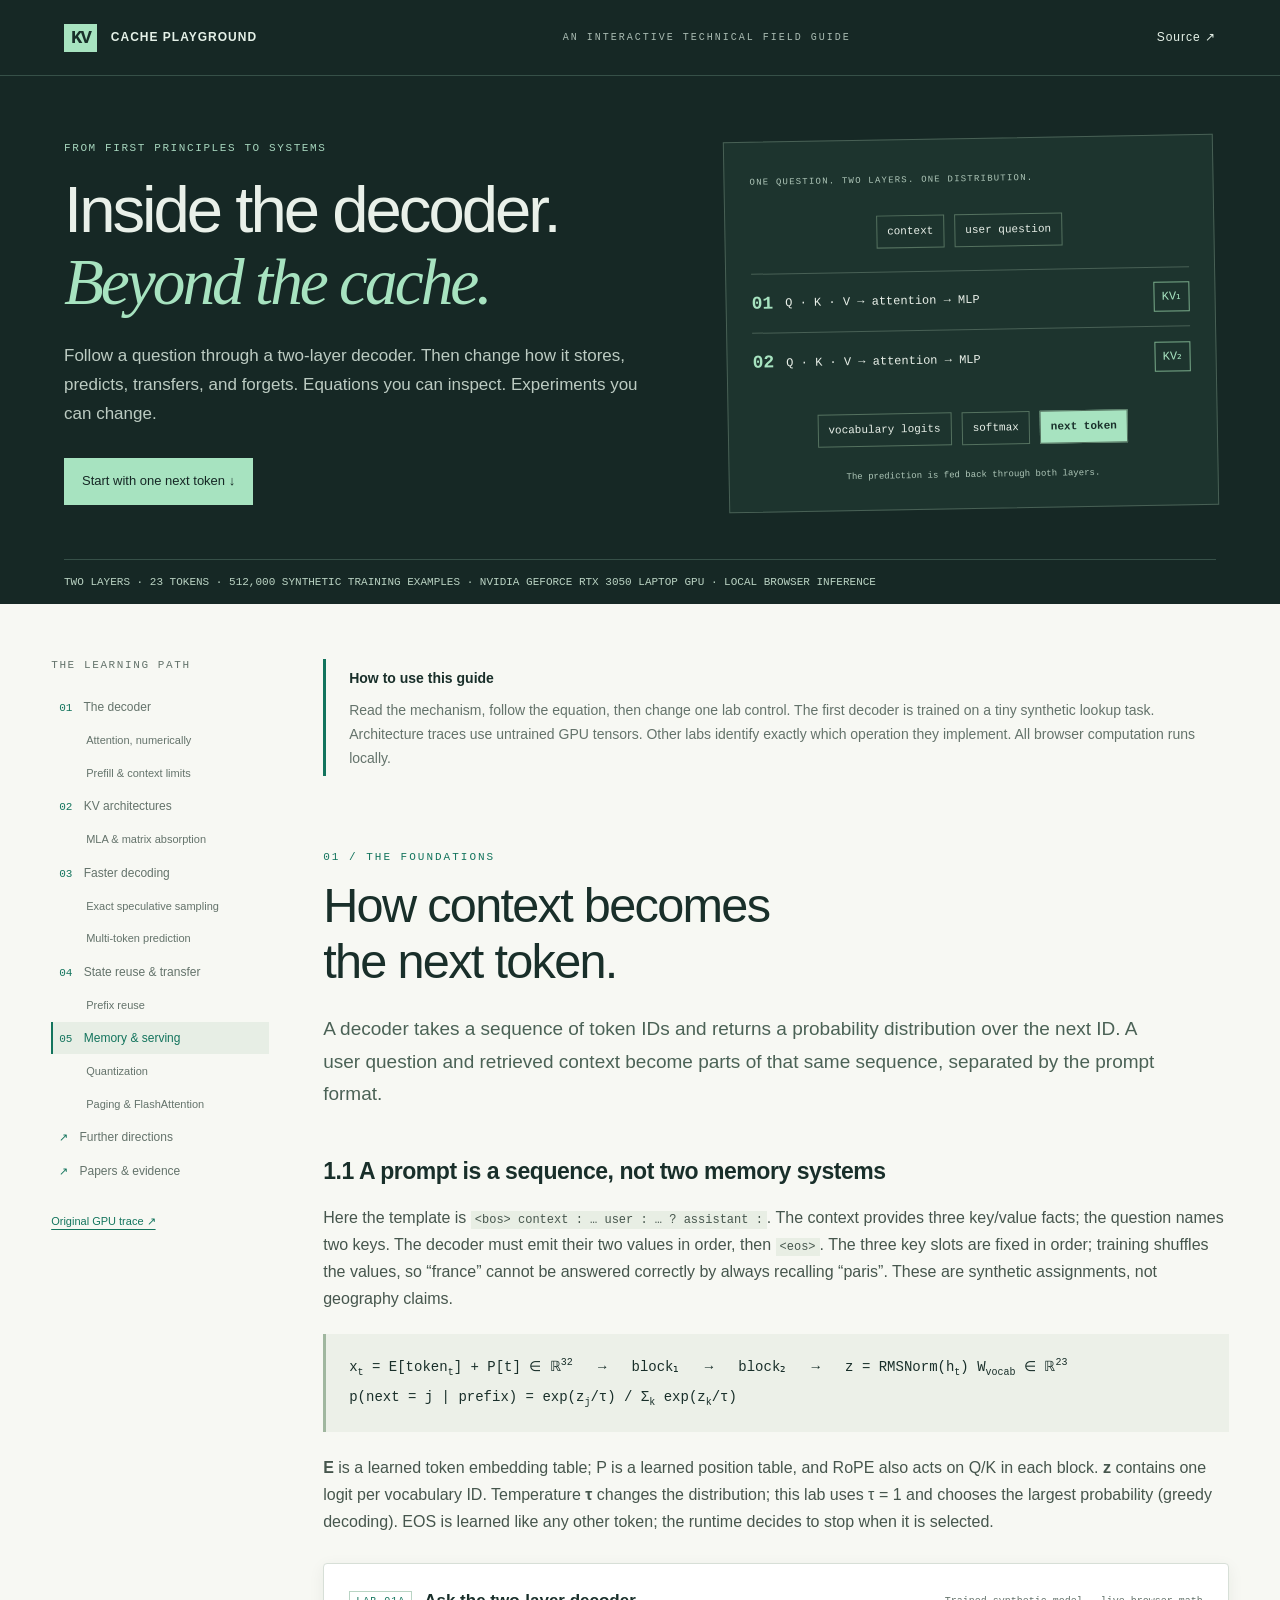
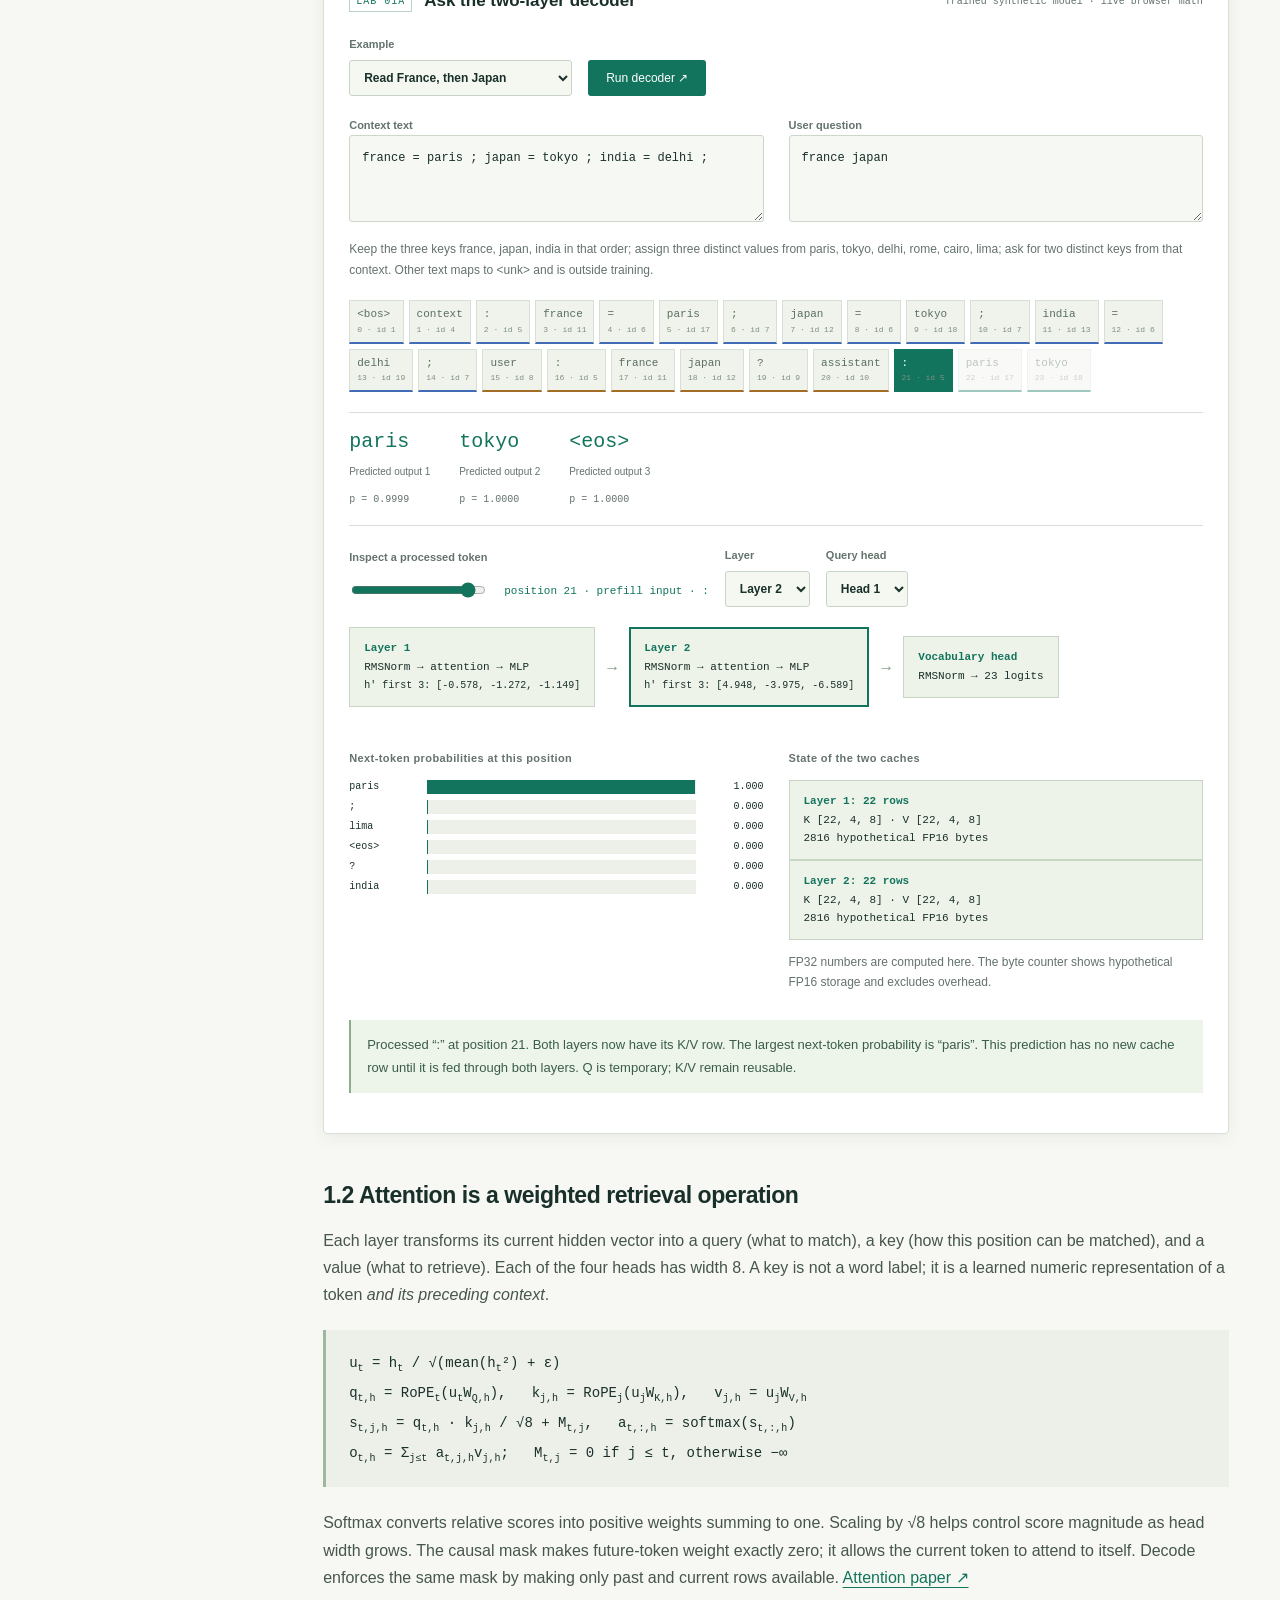
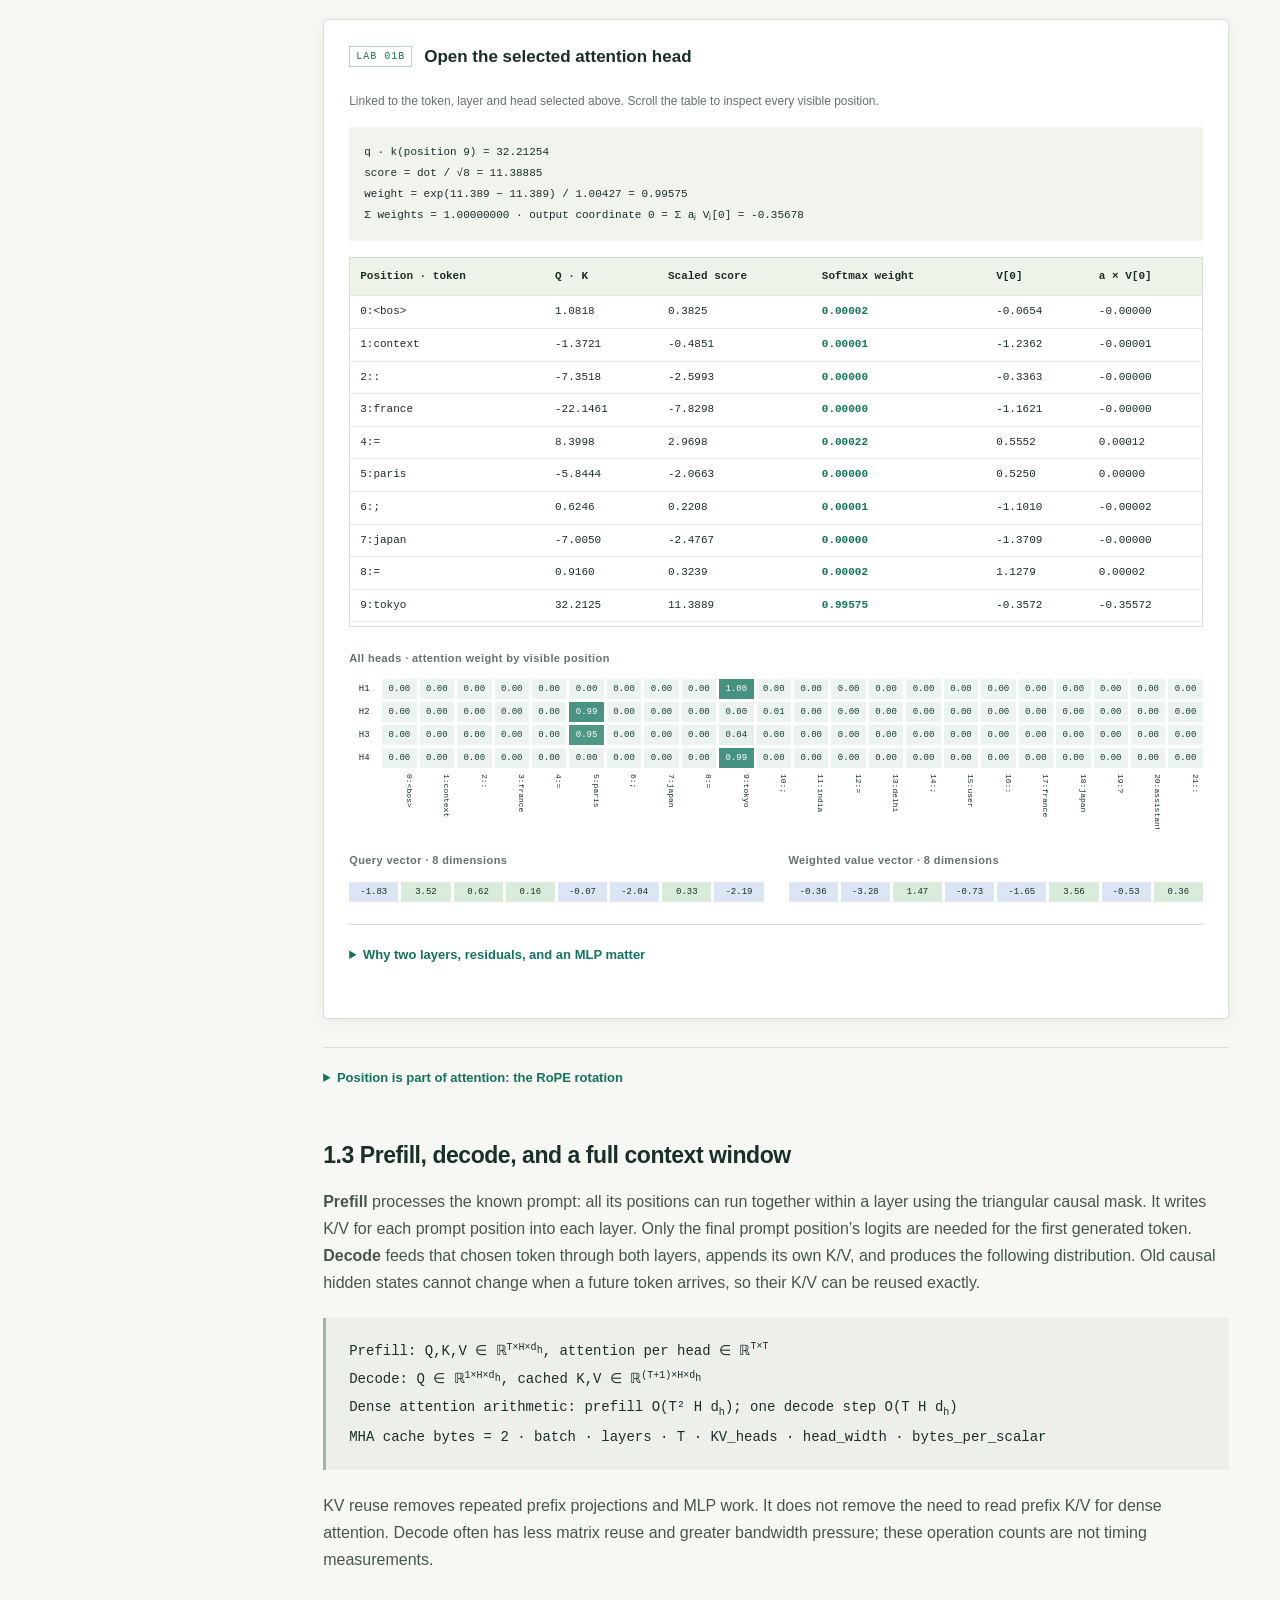
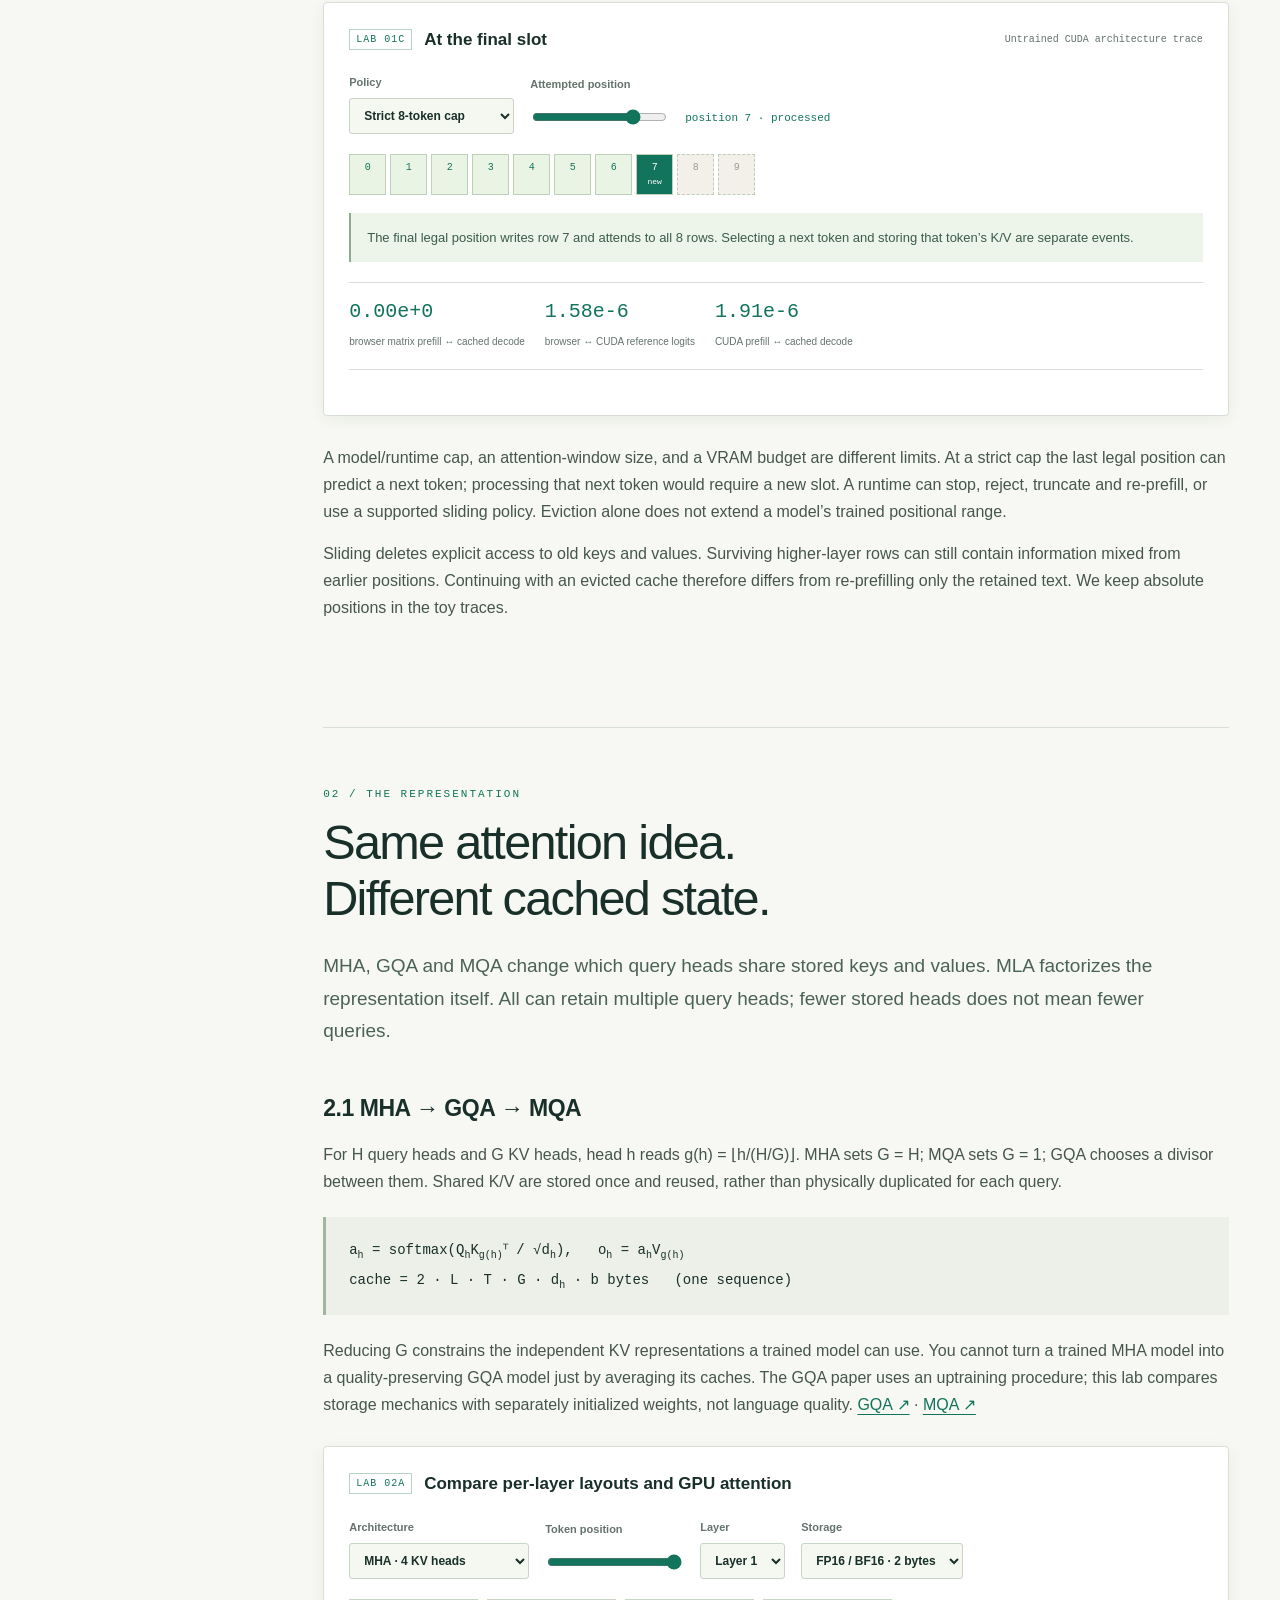
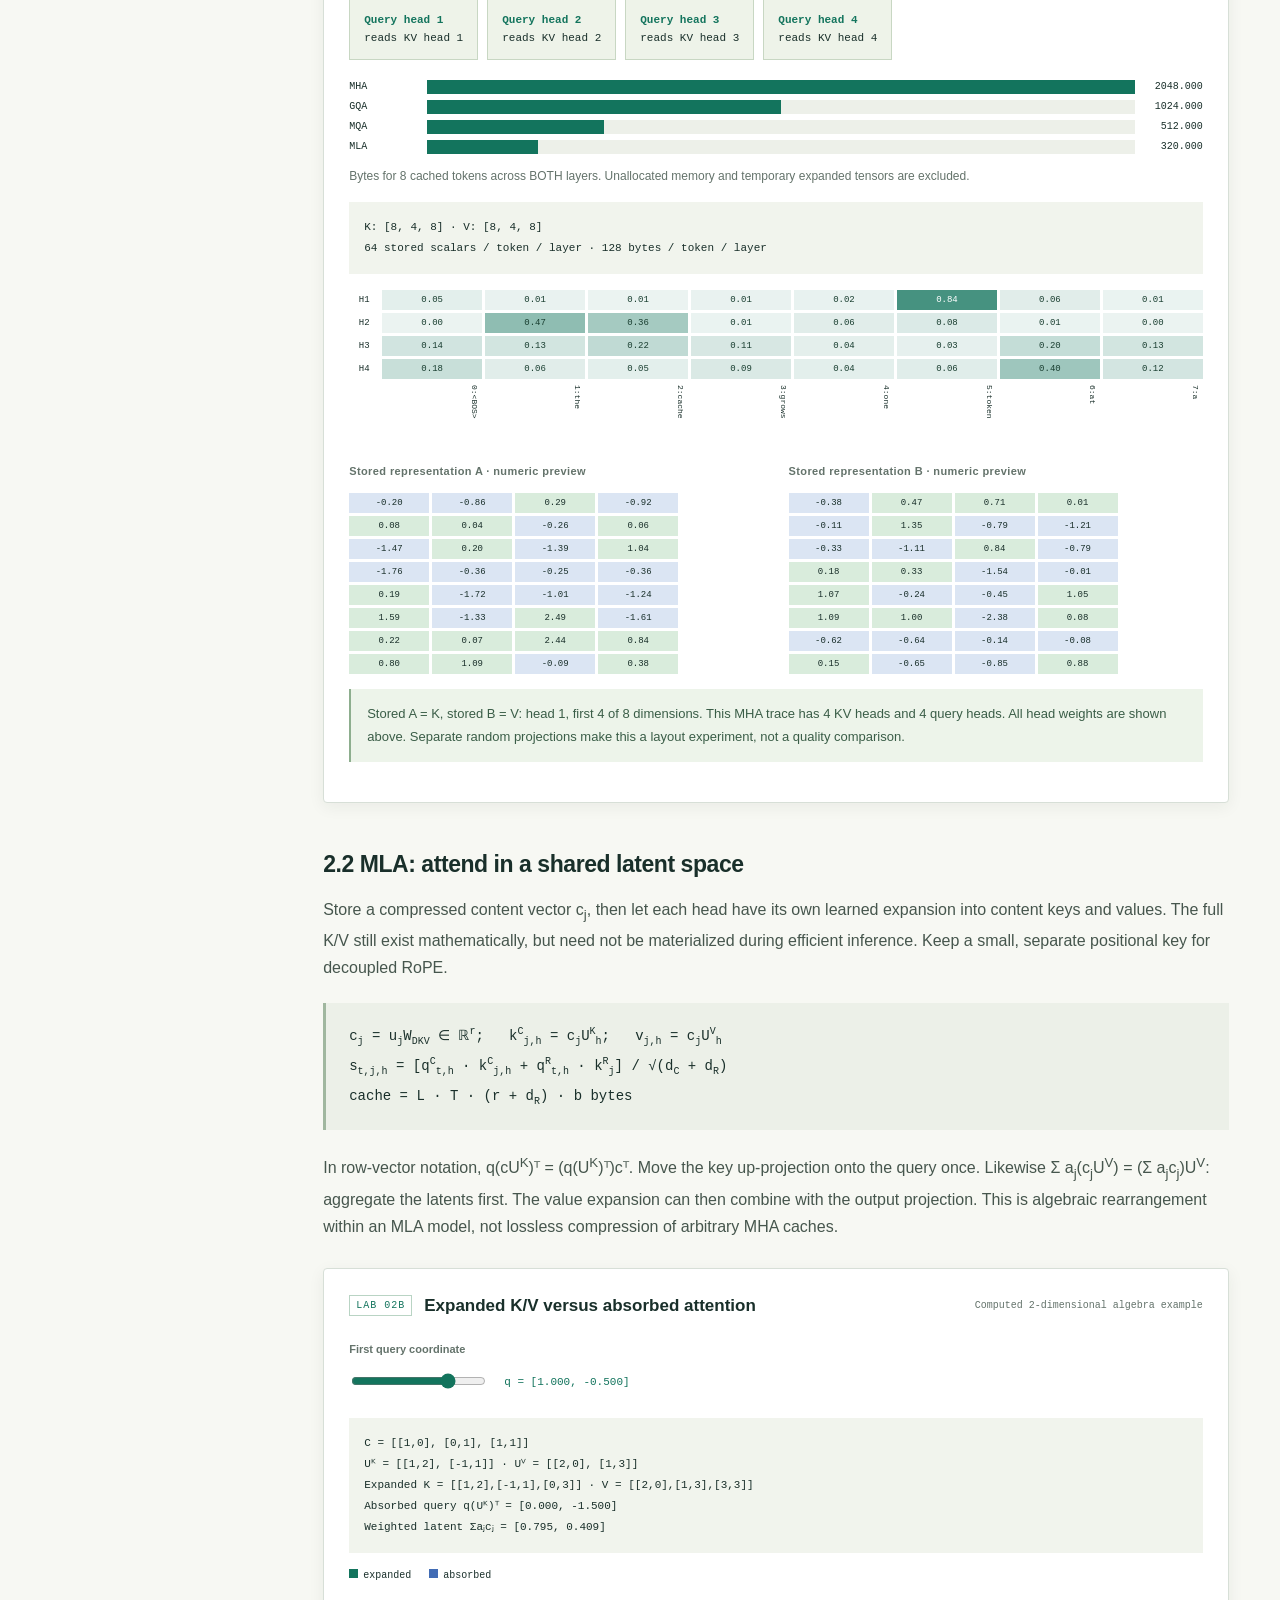
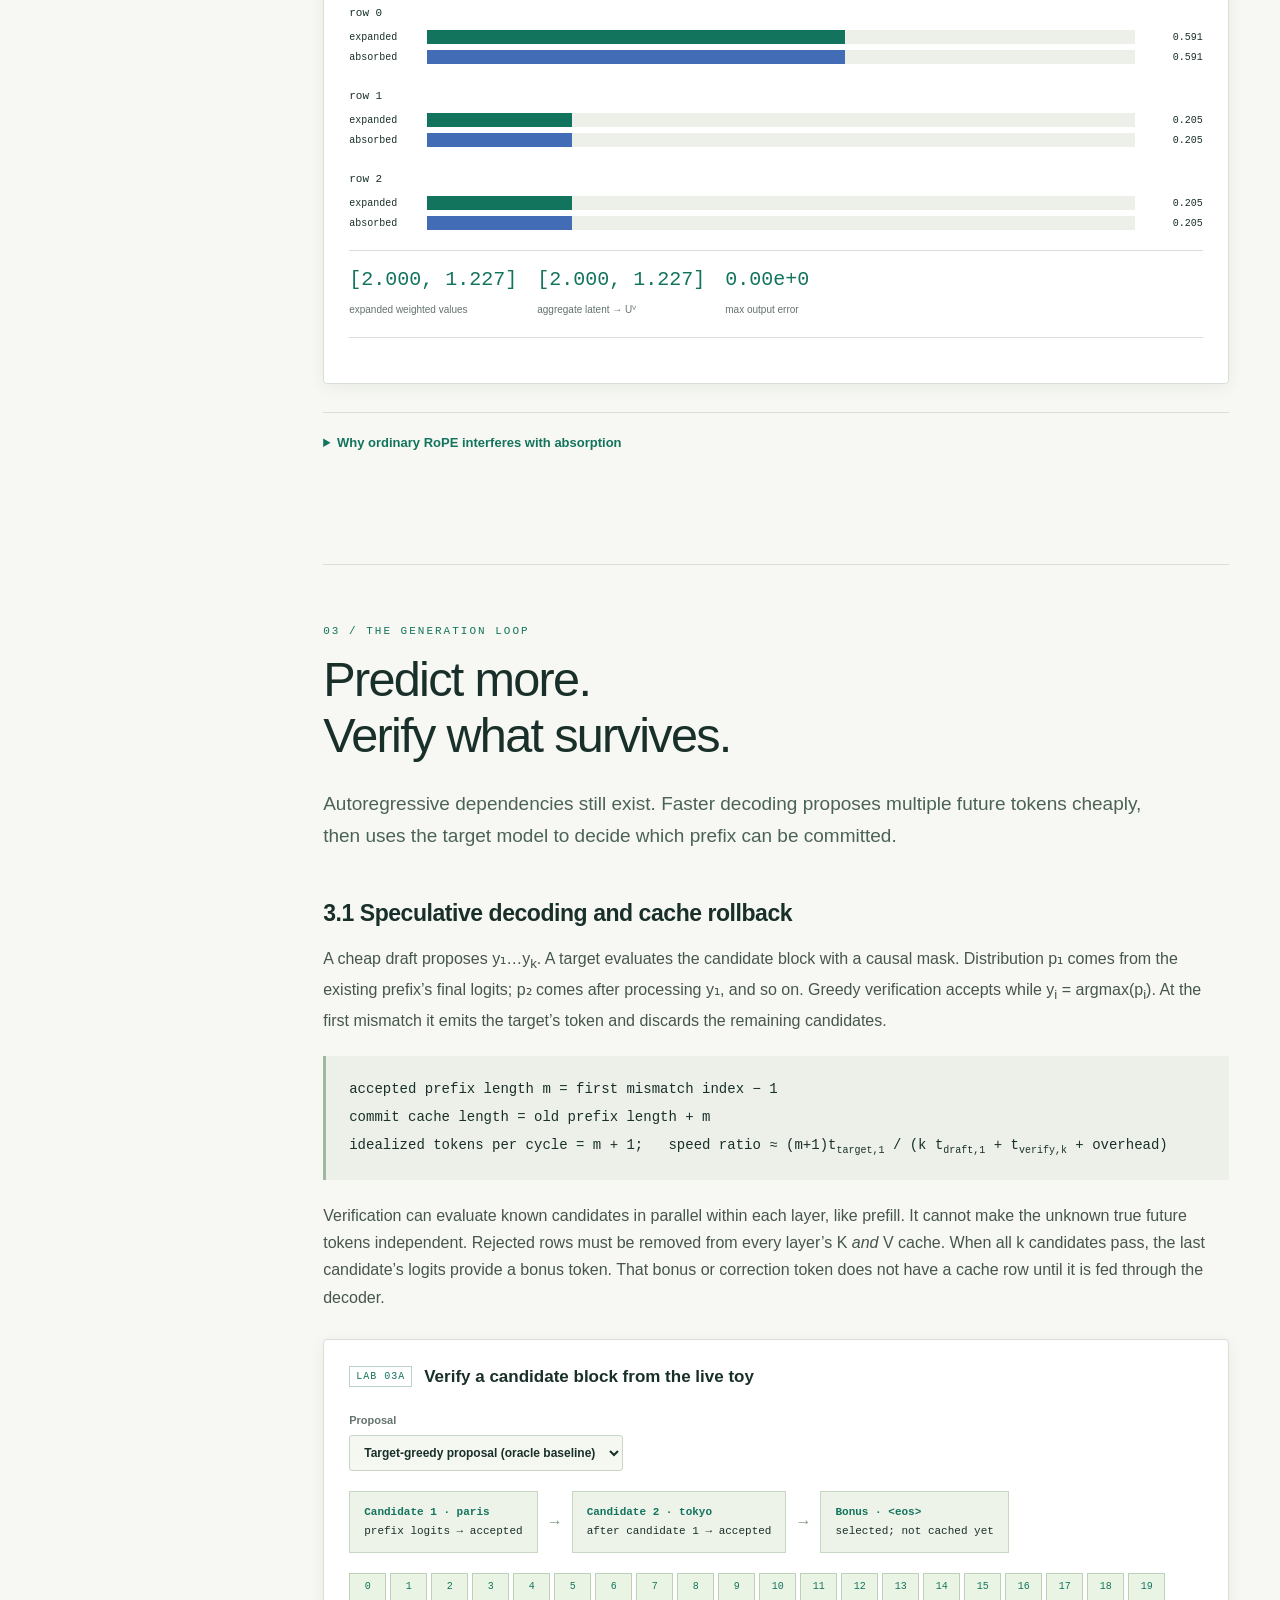
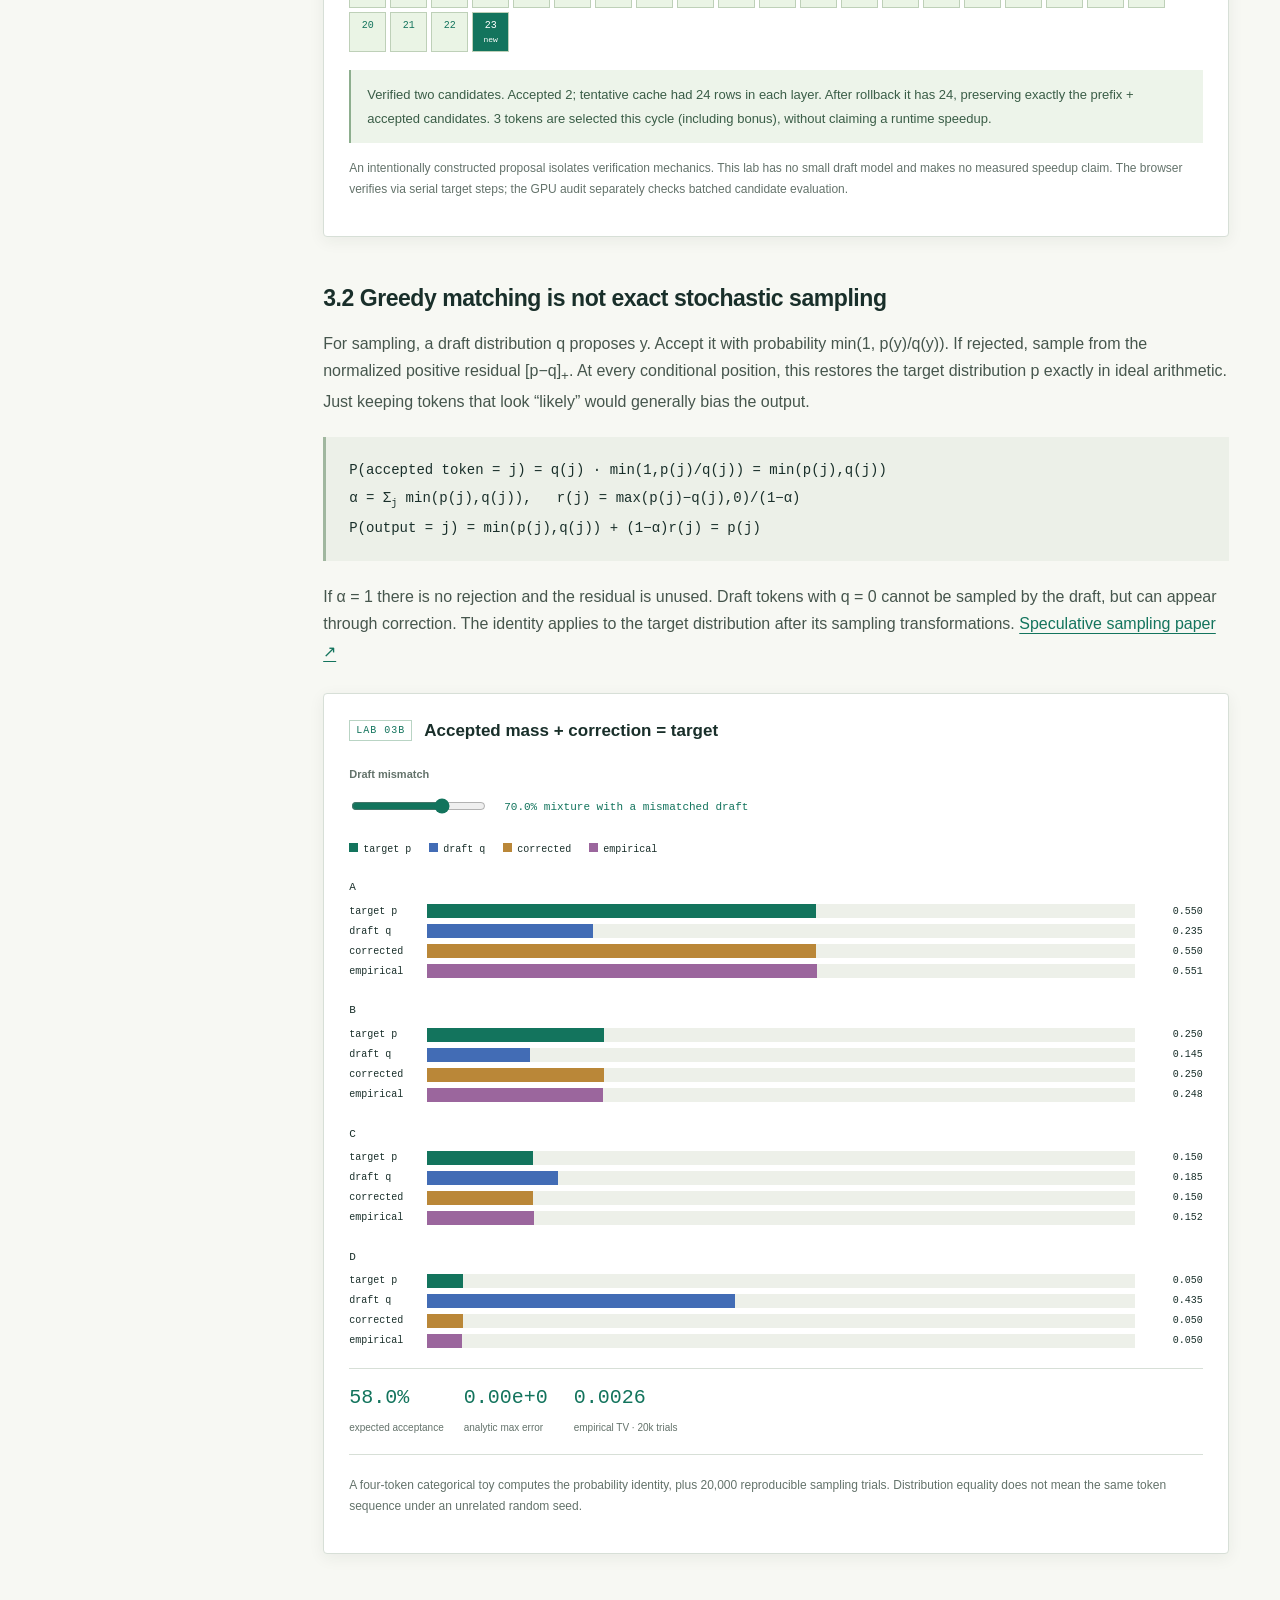
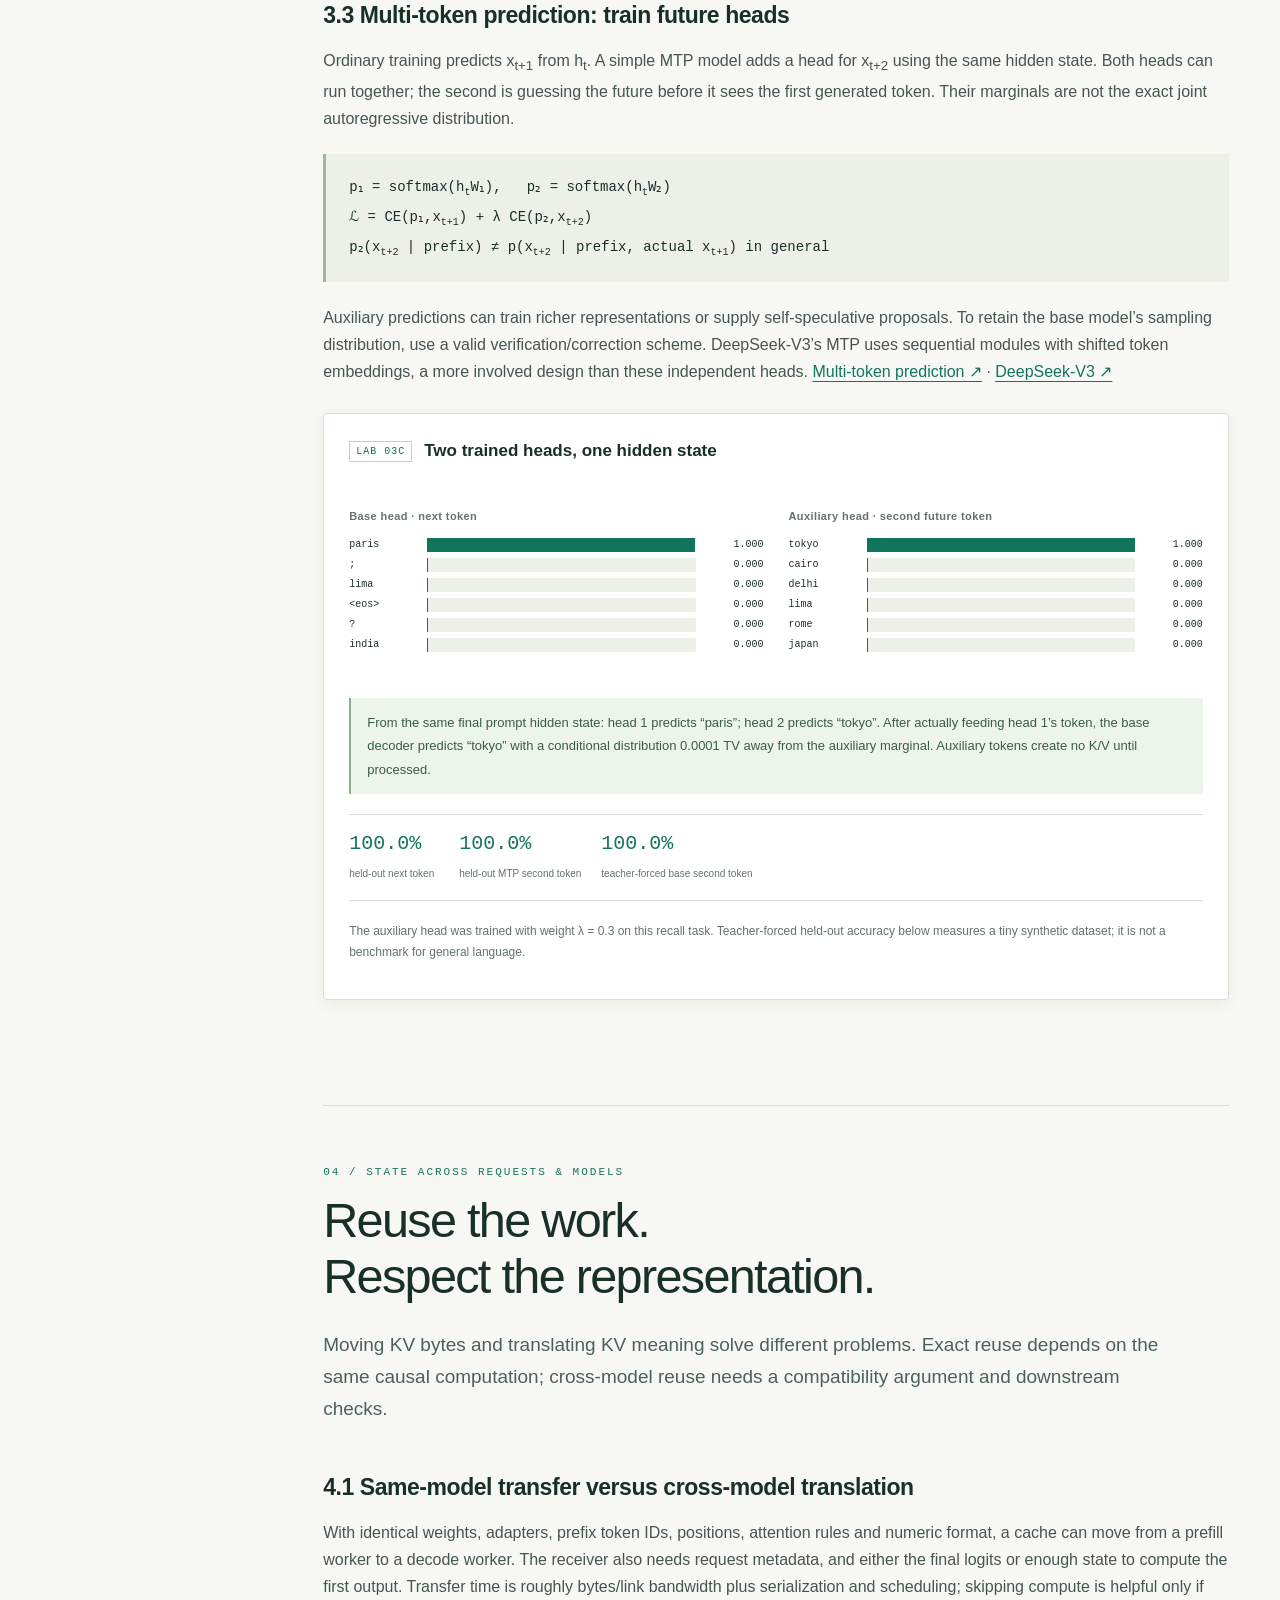
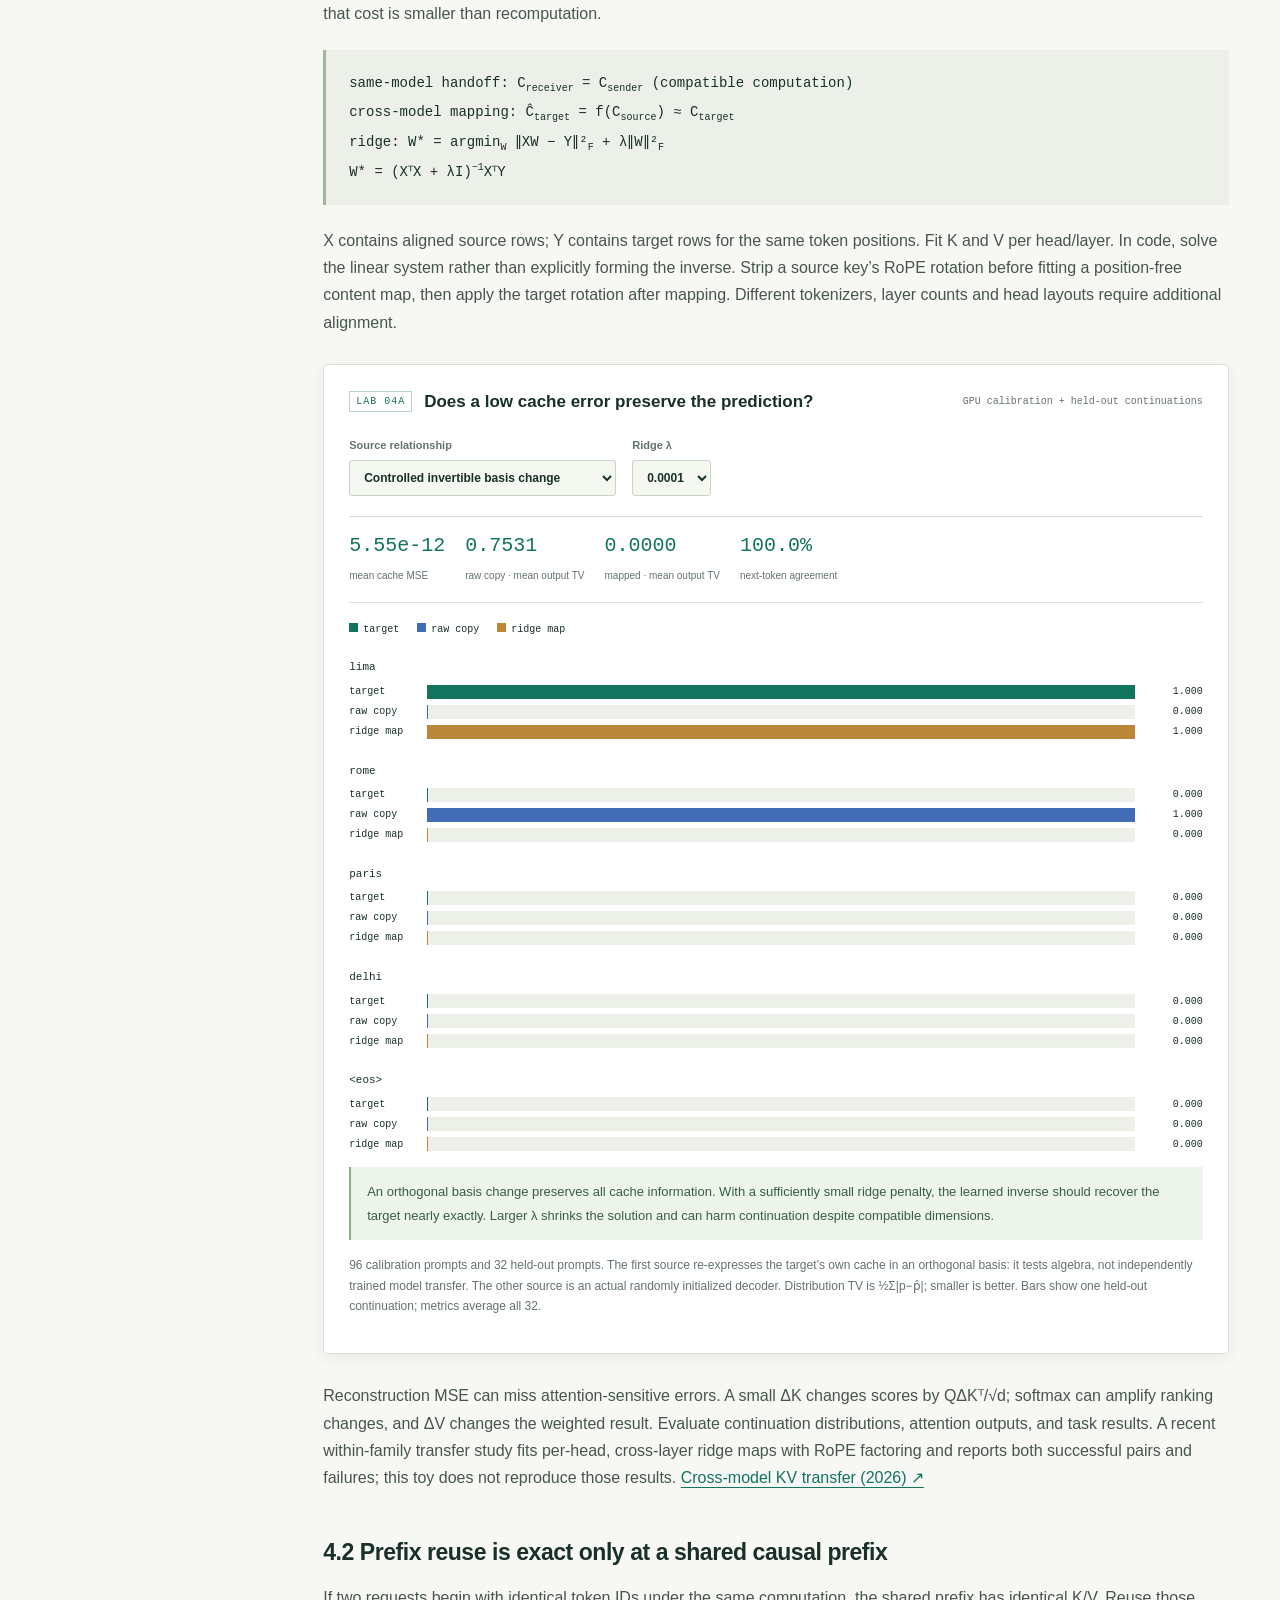
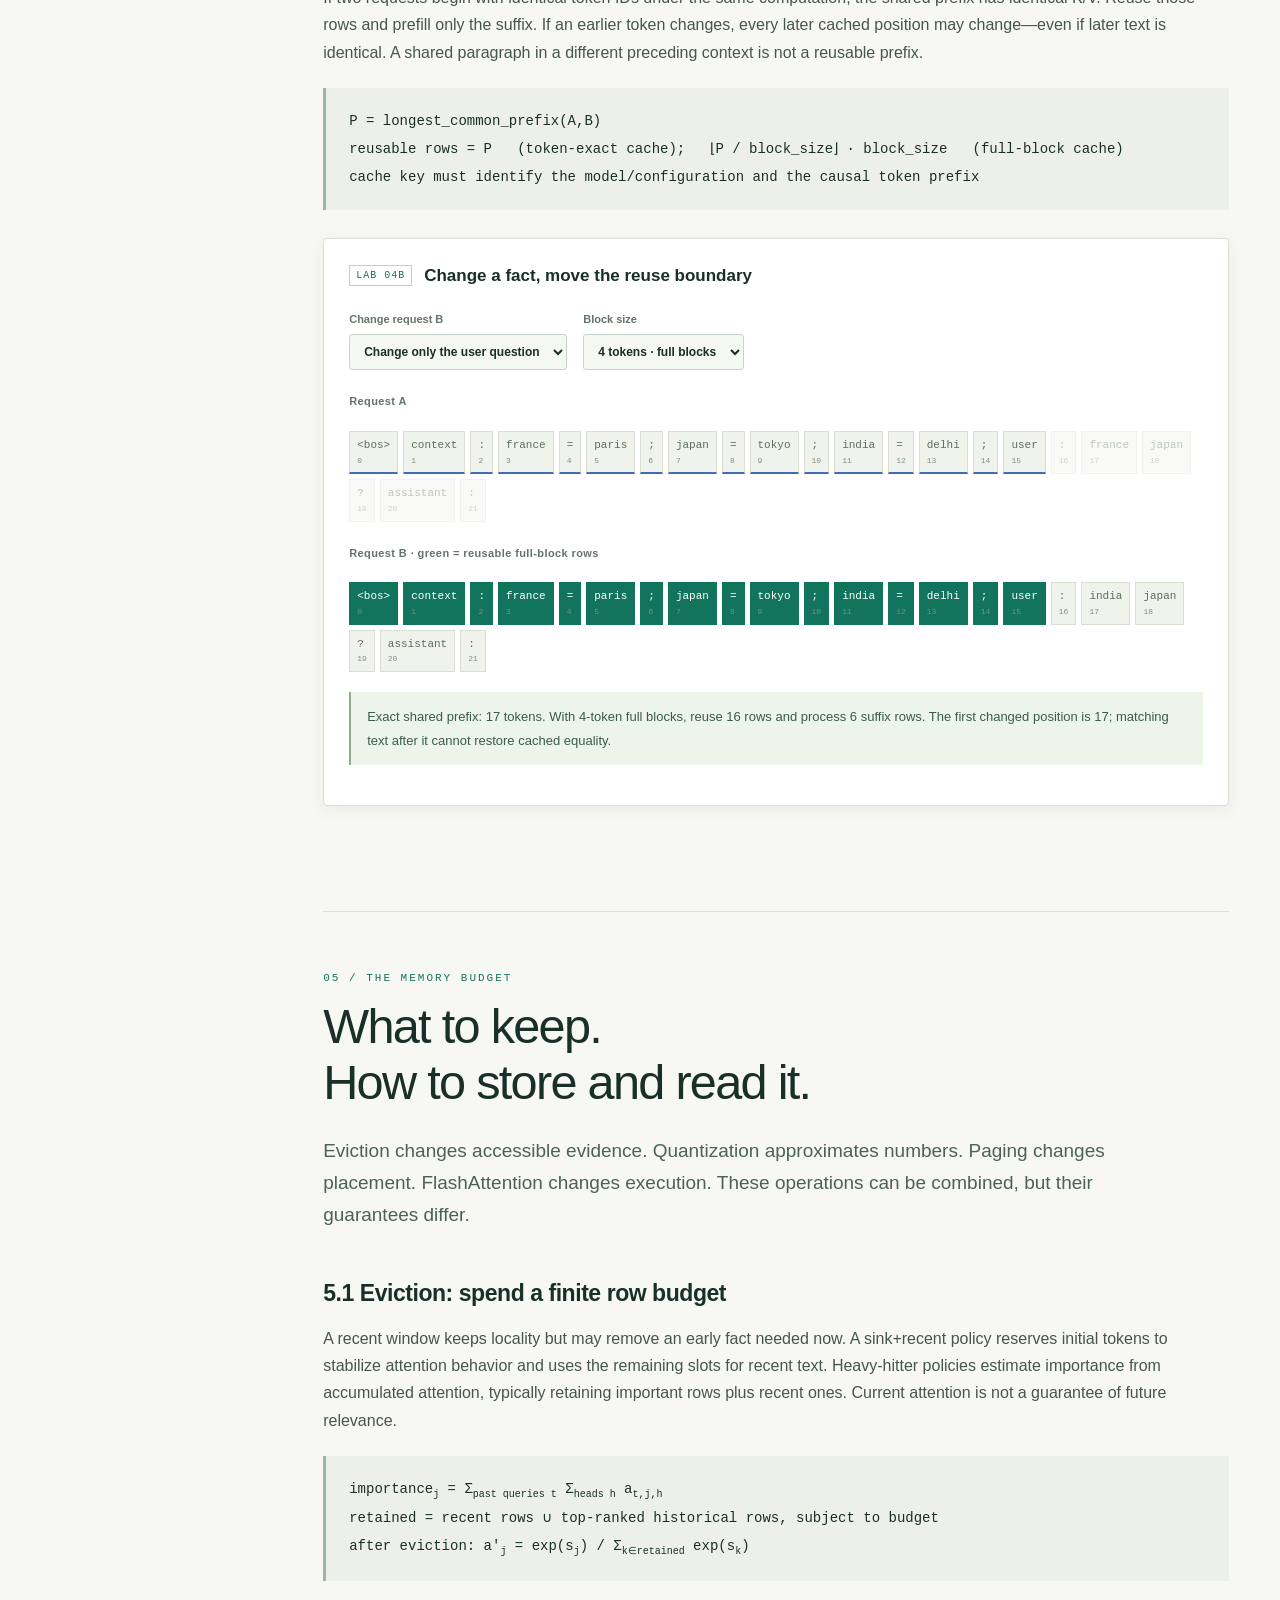
==== commit 12864404: "Expand KV cache guide with trained decoder and numerical labs" ====
--- a/docs/index.html
+++ b/docs/index.html
@@ -1,146 +1,36 @@
 <!doctype html>
 <html lang="en">
 <head>
-  <meta charset="utf-8">
-  <meta name="viewport" content="width=device-width, initial-scale=1">
-  <meta name="theme-color" content="#111b2d">
-  <meta name="description" content="An interactive, GPU-computed walk through causal attention and how MHA, GQA, MQA and MLA KV caches evolve token by token.">
-  <title>KV Cache Playground — follow every token</title>
-  <link rel="preconnect" href="https://fonts.googleapis.com">
-  <link rel="preconnect" href="https://fonts.gstatic.com" crossorigin>
-  <link href="https://fonts.googleapis.com/css2?family=DM+Mono:wght@400;500&family=DM+Sans:wght@400;500;600;700&family=Manrope:wght@400;500;600;700;800&display=swap" rel="stylesheet">
-  <link rel="stylesheet" href="styles.css?v=2">
+<meta charset="utf-8"><meta name="viewport" content="width=device-width,initial-scale=1">
+<meta name="description" content="A first-principles, interactive course on two-layer decoders, attention, prefill, KV architectures, speculative decoding, MTP, cache transfer, eviction and serving.">
+<meta name="theme-color" content="#162825"><title>KV Cache Playground · Inside the decoder</title>
+<link rel="stylesheet" href="course.css?v=3"><script type="module" src="course.js?v=3"></script>
 </head>
-<body>
-  <header class="site-head">
-    <a class="brand" href="#top" aria-label="KV Cache Playground home"><span class="brand-mark">K<span>V</span></span><span>PLAYGROUND</span></a>
-    <nav aria-label="Main navigation">
-      <a href="#walkthrough">Walkthrough</a><a href="#compare">Compare</a><a href="#context-edge">Context edge</a><a href="#sources">Sources</a>
-    </nav>
-    <a class="head-link" href="https://github.com/ravisankarg/kv-cache-playground" target="_blank" rel="noreferrer">GitHub <span aria-hidden="true">↗</span></a>
-  </header>
-
-  <main id="top">
-    <section class="hero wrap">
-      <div class="hero-copy">
-        <div class="eyebrow"><span class="pulse-dot"></span> A decoder you can watch</div>
-        <h1>Follow the cache.<br><em>One token at a time.</em></h1>
-        <p>Watch a causal decoder turn a token into queries, compare it with the keys already stored, gather values, and write one new row into memory.</p>
-        <div class="hero-actions"><a class="button button-bright" href="#walkthrough">Step through attention <span>↓</span></a><a class="text-link" href="#compare">Compare the cache shapes <span>→</span></a></div>
-      </div>
-      <div class="hero-art" aria-label="Diagram of tokens adding rows to a KV cache">
-        <div class="art-caption mono">DECODE · STEP 06 / 08</div>
-        <div class="art-tokens"><span>the</span><span>cache</span><span>grows</span><span class="token-current">one</span><span class="token-next">?</span></div>
-        <svg class="art-flow" viewBox="0 0 470 78" role="img" aria-label="Current token creates a query, which reads cached keys and values">
-          <path d="M38 8 C38 48 114 43 159 64 M38 8 C68 48 198 43 241 64 M38 8 C108 48 283 43 324 64"/>
-          <circle cx="38" cy="8" r="4"/><circle cx="159" cy="64" r="3"/><circle cx="241" cy="64" r="3"/><circle cx="324" cy="64" r="3"/>
-        </svg>
-        <div class="art-qkv"><span class="q-chip">Q · read</span><span class="arrow-mini">→</span><span class="k-chip">K · match</span><span class="v-chip">V · gather</span></div>
-        <div class="art-cache-label mono"><span>PER-LAYER CACHE</span><span>append one row ↓</span></div>
-        <div class="art-grid"><i></i><i></i><i></i><i></i><i></i><i></i><i></i><i></i><i></i><i></i><i></i><i></i><i></i><i></i><i></i><i class="cell-new"></i></div>
-        <div class="art-foot"><span>oldest</span><span class="cache-count"><b>06</b> / 08 slots</span><span>newest</span></div>
-      </div>
-      <div class="hero-meta"><span class="live-tag"><span class="pulse-dot"></span><b id="hero-gpu">GPU trace loading</b></span><span class="mono">PYTORCH CUDA · SYNTHETIC DECODER · NO MODEL DOWNLOAD</span></div>
-    </section>
-
-    <section class="intro-strip">
-      <div class="wrap intro-grid">
-        <div><span class="small-kicker">THE QUESTION</span><p>What exactly changes when token <i>i</i> becomes token <i>i + 1</i>?</p></div>
-        <div class="intro-answer"><span class="answer-mark">↳</span><p>Each layer makes a fresh <b>K</b> and <b>V</b> for the new token. Old rows stay put. The new query reads them all, then the cache grows by one.</p></div>
-      </div>
-    </section>
-
-    <section class="section wrap" id="walkthrough">
-      <div class="section-heading">
-        <div><div class="eyebrow dark-eyebrow">01 / WALKTHROUGH</div><h2>Pause the decoder<br>inside one update.</h2></div>
-        <p>The trace below runs real tensor operations in PyTorch on your local GPU. We use tiny random weights and fixed token vectors so every intermediate stays visible.</p>
-      </div>
-
-      <div class="lab-shell">
-        <aside class="lab-controls">
-          <div class="control-title"><span class="control-num">A</span><div><b>Choose the cache</b><small>Same decoder width, different storage</small></div></div>
-          <div class="arch-picker" role="group" aria-label="Attention architecture">
-            <button class="arch-option selected" data-variant="mha"><span class="arch-code">01</span><span><b>MHA</b><small>every head keeps K + V</small></span><span class="radio-dot"></span></button>
-            <button class="arch-option" data-variant="gqa"><span class="arch-code">02</span><span><b>GQA</b><small>query heads share KV groups</small></span><span class="radio-dot"></span></button>
-            <button class="arch-option" data-variant="mqa"><span class="arch-code">03</span><span><b>MQA</b><small>all queries share one KV head</small></span><span class="radio-dot"></span></button>
-            <button class="arch-option" data-variant="mla"><span class="arch-code">04</span><span><b>MLA</b><small>cache a latent + position key</small></span><span class="radio-dot"></span></button>
-          </div>
-          <div class="control-title control-title-spaced"><span class="control-num">B</span><div><b>Choose what happens at the limit</b><small>Context cap: <span id="context-size">8</span> tokens</small></div></div>
-          <div class="policy-picker"><button class="policy-option selected" data-policy="strict">Stop at cap</button><button class="policy-option" data-policy="sliding">Slide window</button></div>
-          <p class="policy-note" id="policy-note">At the model/runtime limit, the next token cannot be processed. The full cache stays resident.</p>
-          <div class="control-title control-title-spaced"><span class="control-num">C</span><div><b>Move through the sequence</b><small>Each step processes one new token</small></div></div>
-          <div class="token-control"><div class="range-label"><span>position</span><b id="step-label">01 / 08</b></div><input id="step-range" type="range" min="0" max="7" value="0" aria-label="Decoder token position"><div class="range-ends"><span>first</span><span>at the cap</span></div></div>
-          <button class="play-button" id="play-button" type="button"><span class="play-icon">▶</span><span>Play token updates</span><kbd>SPACE</kbd></button>
-        </aside>
-
-        <div class="trace-area">
-          <div class="trace-topline"><div><span class="live-dot"></span><span id="trace-status">GPU trace · loading data</span></div><div class="mono" id="trace-config">d_model 32 · 4 heads · 2 layers</div></div>
-          <div class="sequence-line" id="sequence-line" aria-label="Token sequence"></div>
-          <div class="decoder-flow">
-            <div class="flow-input"><span class="flow-caption">CURRENT INPUT</span><b id="current-token">—</b><small>embedding + position</small></div>
-            <div class="flow-arrow">→</div>
-            <div class="layer-stack" id="layer-stack"></div>
-            <div class="flow-arrow">→</div>
-            <div class="flow-output"><span class="flow-caption">FOLLOWING STEP</span><b id="next-token">—</b><small>next input if allowed</small></div>
-          </div>
-          <div class="step-explain" id="step-explain">Select a step to inspect its attention trace.</div>
-          <div class="attention-detail">
-            <div class="detail-head"><div><span class="flow-caption">INSIDE LAYER <span id="layer-number">01</span></span><h3>Query reads the cache</h3></div><label class="layer-select">Layer <select id="layer-picker" aria-label="Layer to inspect"></select></label></div>
-            <div class="math-flow"><div><small>QUERY</small><b>q<sub>i</sub></b><span id="query-preview" class="mono vector-preview">—</span></div><span class="math-op">·</span><div><small>KEYS ALREADY STORED</small><b>K<sub>≤i</sub></b><span id="key-preview" class="mono vector-preview">—</span></div><span class="math-op">→</span><div><small>SOFTMAX WEIGHTS</small><b>α<sub>ij</sub></b><span id="weight-preview" class="mono vector-preview">—</span></div><span class="math-op">×</span><div><small>VALUE MIX</small><b>Σ αV</b><span id="output-preview" class="mono vector-preview">—</span></div></div>
-            <div class="trace-bottom">
-              <div class="attention-map-card"><div class="mini-card-head"><span>QUERY → PAST + CURRENT TOKENS</span><span class="mono">HEAD 1 · WEIGHT</span></div><div id="attention-map" class="attention-map"></div><div class="axis-labels" id="axis-labels"></div></div>
-              <div class="cache-matrix-card"><div class="mini-card-head"><span id="cache-title">CACHE ROWS</span><span class="mono" id="cache-shapes">—</span></div><div class="matrix-legend"><span class="k-swatch"></span><span id="matrix-k-label">K · head 0</span><span class="v-swatch"></span><span id="matrix-v-label">V · head 0</span></div><div class="matrix-pair"><div><div id="key-matrix" class="cache-matrix"></div><small>K values</small></div><div><div id="value-matrix" class="cache-matrix"></div><small>V values</small></div></div></div>
-            </div>
-          </div>
-          <div class="trace-disclaimer"><span>¹</span> The token sequence is fixed for this mechanics demo. This tiny untrained block does not sample a language-model vocabulary.</div>
-        </div>
-      </div>
-      <div class="walkthrough-foot"><div class="gpu-proof"><span class="proof-icon">✓</span><span><b id="gpu-proof-title">Awaiting GPU trace</b><small id="gpu-proof-detail">The site reads the checked-in trace generated by kv_cache_demo.py.</small></span></div><div class="run-command"><span>RUN IT YOURSELF</span><code>python kv_cache_demo.py --variant all</code><button id="copy-command" aria-label="Copy run command">⧉</button></div></div>
-    </section>
-
-    <section class="section compare-section" id="compare">
-      <div class="wrap">
-        <div class="section-heading">
-          <div><div class="eyebrow dark-eyebrow">02 / FOUR DESIGNS</div><h2>Same context.<br>Different memory shapes.</h2></div>
-          <div class="compare-side"><p>All four keep enough information for past tokens to influence the next one. They differ in how much K/V state each layer stores.</p><label class="precision-control">Cache precision <select id="precision-picker"><option value="2">FP16 / BF16 · 2 bytes</option><option value="4">FP32 · 4 bytes</option></select></label></div>
-        </div>
-        <div class="compare-cards" id="compare-cards"></div>
-        <div class="memory-chart-wrap"><div class="chart-copy"><span class="flow-caption">CACHE FOOTPRINT · TWO LAYERS</span><h3>Every generated token adds another slice.</h3><p>Illustrative storage only: tensors × bytes per value. We exclude allocator padding, quantization scales, and temporary workspaces.</p><div class="chart-legend" id="chart-legend"></div></div><div class="memory-chart" id="memory-chart" role="img" aria-label="KV cache bytes increase linearly with token count"></div></div>
-        <div class="formula-note"><span class="formula-icon">ƒ</span><div><b>Count what is stored, not what is computed.</b><p>MHA/GQA/MQA store <code>K + V</code>. MLA stores a compressed <code>c<sup>KV</sup></code> vector and a small decoupled RoPE key; its per-token cache can be much smaller even though it reconstructs K/V features to compute attention.</p></div></div>
-      </div>
-    </section>
-
-    <section class="section wrap context-section" id="context-edge">
-      <div class="section-heading">
-        <div><div class="eyebrow dark-eyebrow">03 / THE CONTEXT EDGE</div><h2>What happens<br>when the cache is full?</h2></div>
-        <p>“Context length” is a model and runtime limit, not one universal cache rule. The next-token prediction is still available; processing that next token requires a policy.</p>
-      </div>
-      <div class="edge-grid">
-        <div class="edge-visual">
-          <div class="edge-title"><span class="flow-caption">MHA · LAYER 1 · FULL CONTEXT</span><span class="mono" id="edge-context-label">8 / 8 POSITIONS</span></div>
-          <div class="edge-snapshots"><div class="snapshot-card"><div class="snapshot-head"><span>FIRST TOKEN</span><b id="first-token-label">—</b></div><div class="snapshot-sub mono">position 0 · cache after step 1</div><div id="first-snapshot" class="snapshot-rows"></div><div class="snapshot-foot mono" id="first-shape">—</div></div><div class="snapshot-card final-snapshot"><div class="snapshot-head"><span>LAST SLOT</span><b id="final-token-label">—</b></div><div class="snapshot-sub mono" id="final-position">position 7 · cache at capacity</div><div id="final-snapshot" class="snapshot-rows"></div><div class="snapshot-foot mono" id="final-shape">—</div></div></div>
-          <div class="edge-timeline"><div class="timeline-head"><span>ALLOCATED CACHE SLOTS</span><span class="mono" id="timeline-count">8 / 8</span></div><div class="timeline-track" id="timeline-track"></div><p id="edge-state-copy">The final in-range token writes the final row. At that moment, attention can read all rows from position 0 through position 7.</p></div>
-        </div>
-        <div class="edge-policies">
-          <article class="edge-policy"><span class="policy-index">A</span><div><h3>Stop, reject, or ask for a shorter prompt</h3><p>A strict max-position check can block another decode step. The full cache remains unchanged; the system can stop generation or truncate input before starting.</p></div><span class="policy-tag">STRICT LIMIT</span></article>
-          <article class="edge-policy"><span class="policy-index">B</span><div><h3>Slide a fixed-size window</h3><p>Evict the oldest K/V row as a new row arrives. Memory stays bounded, but tokens outside the window can no longer be attended to directly.</p></div><span class="policy-tag">WINDOWED</span></article>
-          <article class="edge-policy"><span class="policy-index">C</span><div><h3>Use a model designed for longer context</h3><p>Some systems extend positional handling or combine recent tokens with selected “sink” tokens. These are architecture/runtime choices; a cache does not grow safely forever by itself.</p></div><span class="policy-tag">MODEL-DEPENDENT</span></article>
-          <div class="edge-callout"><b>Token <i>i + 1</i> is not in the cache yet.</b><p>The model has used token <i>i</i> to predict it. Only after token <i>i + 1</i> is fed through each decoder layer are its K and V appended.</p></div>
-        </div>
-      </div>
-    </section>
-
-    <section class="section learning-section">
-      <div class="wrap learn-grid"><div><div class="eyebrow">04 / THE MENTAL MODEL</div><h2>Read. Match.<br>Gather. Append.</h2><p>Every layer owns its own cache. The cache is not one summary vector for the conversation: it is a stack of per-token K/V state, organized by layer and KV head.</p><a class="button button-outline" href="#sources">Open the source notes <span>↗</span></a></div><div class="learn-steps"><div><span>01</span><b>Project the current hidden state</b><p>Make Q, K, and V. RoPE rotates query/key dimensions using the token position.</p></div><div><span>02</span><b>Read old keys and values</b><p>Compare the new query against every visible key. Softmax turns those scores into weights for the values.</p></div><div><span>03</span><b>Finish the block</b><p>Mix values, apply output projection and MLP, then pass the result to the next layer.</p></div><div><span>04</span><b>Keep this token for later</b><p>Each layer retains its new K/V representation. The next token can now attend to it.</p></div></div></div>
-    </section>
-
-    <section class="section wrap sources-section" id="sources">
-      <div class="eyebrow dark-eyebrow">05 / READ FURTHER</div><h2>Architectures in the literature</h2><p class="sources-intro">The toy follows the standard mechanics while deliberately simplifying production models.</p>
-      <div class="source-list"><a href="https://arxiv.org/abs/1706.03762" target="_blank" rel="noreferrer"><span>01</span><div><b>Attention Is All You Need</b><small>Vaswani et al. · scaled dot-product and multi-head attention</small></div><i>↗</i></a><a href="https://arxiv.org/abs/1911.02150" target="_blank" rel="noreferrer"><span>02</span><div><b>Fast Transformer Decoding: One Write-Head Is All You Need</b><small>Shazeer · multi-query attention</small></div><i>↗</i></a><a href="https://arxiv.org/abs/2305.13245" target="_blank" rel="noreferrer"><span>03</span><div><b>GQA: Training Generalized Multi-Query Transformer Models</b><small>Ainslie et al. · grouped-query attention</small></div><i>↗</i></a><a href="https://arxiv.org/abs/2405.04434" target="_blank" rel="noreferrer"><span>04</span><div><b>DeepSeek-V2</b><small>DeepSeek-AI · multi-head latent attention</small></div><i>↗</i></a><a href="https://arxiv.org/abs/2104.09864" target="_blank" rel="noreferrer"><span>05</span><div><b>RoFormer: Enhanced Transformer with Rotary Position Embedding</b><small>Su et al. · rotary position embeddings</small></div><i>↗</i></a></div>
-      <div class="scope-note"><b>Scope of this playground</b><p>Small, randomly initialized weights; 32-wide hidden state; 4 query heads; two decoder layers by default. The demo runs the arithmetic on a CUDA GPU and serializes rounded trace values for this page. It teaches tensor flow and cache accounting, not trained-model behavior or speed.</p></div>
-    </section>
-  </main>
-  <footer class="site-footer"><div class="wrap footer-inner"><a class="brand" href="#top"><span class="brand-mark">K<span>V</span></span><span>PLAYGROUND</span></a><span>Made for people who want to see where every cache row comes from.</span><a href="https://github.com/ravisankarg/kv-cache-playground" target="_blank" rel="noreferrer">Source on GitHub ↗</a></div></footer>
-  <script src="app.js" defer></script>
-</body>
-</html>
+<body id="top">
+<header class="mast"><a class="brand" href="#top"><span class="mark">KV</span> CACHE PLAYGROUND</a><span class="mast-caption">AN INTERACTIVE TECHNICAL FIELD GUIDE</span><a href="https://github.com/ravisankarg/kv-cache-playground">Source ↗</a></header>
+<section class="hero"><div class="hero-inner"><div><p class="eyebrow">FROM FIRST PRINCIPLES TO SYSTEMS</p><h1>Inside the decoder.<br><em>Beyond the cache.</em></h1><p class="hero-description">Follow a question through a two-layer decoder. Then change how it stores, predicts, transfers, and forgets. Equations you can inspect. Experiments you can change.</p><a class="button" href="#foundations">Start with one next token ↓</a></div><div class="hero-diagram"><span class="diagram-caption">ONE QUESTION. TWO LAYERS. ONE DISTRIBUTION.</span><div class="diagram-input"><span>context</span><span>user question</span></div><div class="diagram-layer"><b>01</b><span>Q · K · V → attention → MLP</span><i>KV₁</i></div><div class="diagram-layer"><b>02</b><span>Q · K · V → attention → MLP</span><i>KV₂</i></div><div class="diagram-output"><span>vocabulary logits</span><span>softmax</span><b>next token</b></div><small>The prediction is fed back through both layers.</small></div></div><div class="hero-proof" id="model-proof">Loading the checked-in decoder weights…</div></section>
+<div class="layout">
+<aside class="contents"><p class="eyebrow">THE LEARNING PATH</p><nav aria-label="Chapters"><a href="#foundations"><b>01</b> The decoder</a><a class="sub" href="#attention">Attention, numerically</a><a class="sub" href="#overflow">Prefill & context limits</a><a href="#architectures"><b>02</b> KV architectures</a><a class="sub" href="#latent">MLA & matrix absorption</a><a href="#decoding"><b>03</b> Faster decoding</a><a class="sub" href="#sampling">Exact speculative sampling</a><a class="sub" href="#mtp">Multi-token prediction</a><a href="#transfer"><b>04</b> State reuse & transfer</a><a class="sub" href="#prefix">Prefix reuse</a><a href="#memory"><b>05</b> Memory & serving</a><a class="sub" href="#quantization">Quantization</a><a class="sub" href="#paging">Paging & FlashAttention</a><a href="#frontier"><b>↗</b> Further directions</a><a href="#sources"><b>↗</b> Papers & evidence</a></nav><a class="archive-link" href="trace.html">Original GPU trace ↗</a></aside>
+<main>
+<div class="reading-note"><strong>How to use this guide</strong><p>Read the mechanism, follow the equation, then change one lab control. The first decoder is trained on a tiny synthetic lookup task. Architecture traces use untrained GPU tensors. Other labs identify exactly which operation they implement. All browser computation runs locally.</p></div>
+<section class="chapter" id="foundations"><div class="chapter-label">01 / THE FOUNDATIONS</div><h2>How context becomes<br>the next token.</h2><p class="lead">A decoder takes a sequence of token IDs and returns a probability distribution over the next ID. A user question and retrieved context become parts of that same sequence, separated by the prompt format.</p>
+<article><h3>1.1 A prompt is a sequence, not two memory systems</h3><p>Here the template is <code>&lt;bos&gt; context : … user : … ? assistant :</code>. The context provides three key/value facts; the question names two keys. The decoder must emit their two values in order, then <code>&lt;eos&gt;</code>. The three key slots are fixed in order; training shuffles the values, so “france” cannot be answered correctly by always recalling “paris”. These are synthetic assignments, not geography claims.</p><div class="equation">x<sub>t</sub> = E[token<sub>t</sub>] + P[t] ∈ ℝ<sup>32</sup> &nbsp; → &nbsp; block₁ &nbsp; → &nbsp; block₂ &nbsp; → &nbsp; z = RMSNorm(h<sub>t</sub>) W<sub>vocab</sub> ∈ ℝ<sup>23</sup><br>p(next = j | prefix) = exp(z<sub>j</sub>/τ) / Σ<sub>k</sub> exp(z<sub>k</sub>/τ)</div><p><b>E</b> is a learned token embedding table; P is a learned position table, and RoPE also acts on Q/K in each block. <b>z</b> contains one logit per vocabulary ID. Temperature <b>τ</b> changes the distribution; this lab uses τ = 1 and chooses the largest probability (greedy decoding). EOS is learned like any other token; the runtime decides to stop when it is selected.</p>
+<div class="lab" id="decoder-lab"><div class="lab-title"><span>LAB 01A</span><h4>Ask the two-layer decoder</h4><span class="badge">Trained synthetic model · live browser math</span></div><div class="controls"><label>Example<select id="preset"><option value="standard">Read France, then Japan</option><option value="swap">Change only the context values</option><option value="reverse">Reverse the question order</option></select></label><button id="run-prompt">Run decoder ↗</button></div><div class="two-col"><label>Context text<textarea id="context-text" rows="3">france = paris ; japan = tokyo ; india = delhi ;</textarea></label><label>User question<textarea id="ask-text" rows="3">france japan</textarea></label></div><p class="hint">Keep the three keys france, japan, india in that order; assign three distinct values from paris, tokyo, delhi, rome, cairo, lima; ask for two distinct keys from that context. Other text maps to &lt;unk&gt; and is outside training.</p><p id="prompt-warning" role="status"></p><div id="prompt-tokens" class="tokens"></div><div class="result-strip" id="generation"></div><div class="controls"><label>Inspect a processed token<input type="range" id="token-step" min="0" value="21"></label><output id="token-position"></output><label>Layer<select id="decoder-layer"><option value="0">Layer 1</option><option value="1" selected>Layer 2</option></select></label><label>Query head<select id="decoder-head"><option value="0">Head 1</option><option value="1">Head 2</option><option value="2">Head 3</option><option value="3">Head 4</option></select></label></div><div id="layer-flow" class="flow"></div><div class="two-col"><div><h5>Next-token probabilities at this position</h5><div id="vocab-bars"></div></div><div><h5>State of the two caches</h5><div id="decoder-cache"></div><p class="hint">FP32 numbers are computed here. The byte counter shows hypothetical FP16 storage and excludes overhead.</p></div></div><p id="decoder-explain" class="observation"></p></div></article>
+<article id="attention"><h3>1.2 Attention is a weighted retrieval operation</h3><p>Each layer transforms its current hidden vector into a query (what to match), a key (how this position can be matched), and a value (what to retrieve). Each of the four heads has width 8. A key is not a word label; it is a learned numeric representation of a token <em>and its preceding context</em>.</p><div class="equation">u<sub>t</sub> = h<sub>t</sub> / √(mean(h<sub>t</sub>²) + ε)<br>q<sub>t,h</sub> = RoPE<sub>t</sub>(u<sub>t</sub>W<sub>Q,h</sub>), &nbsp; k<sub>j,h</sub> = RoPE<sub>j</sub>(u<sub>j</sub>W<sub>K,h</sub>), &nbsp; v<sub>j,h</sub> = u<sub>j</sub>W<sub>V,h</sub><br>s<sub>t,j,h</sub> = q<sub>t,h</sub> · k<sub>j,h</sub> / √8 + M<sub>t,j</sub>, &nbsp; a<sub>t,:,h</sub> = softmax(s<sub>t,:,h</sub>)<br>o<sub>t,h</sub> = Σ<sub>j≤t</sub> a<sub>t,j,h</sub>v<sub>j,h</sub>; &nbsp; M<sub>t,j</sub> = 0 if j ≤ t, otherwise −∞</div><p>Softmax converts relative scores into positive weights summing to one. Scaling by √8 helps control score magnitude as head width grows. The causal mask makes future-token weight exactly zero; it allows the current token to attend to itself. Decode enforces the same mask by making only past and current rows available. <a href="https://arxiv.org/abs/1706.03762">Attention paper ↗</a></p><div class="lab"><div class="lab-title"><span>LAB 01B</span><h4>Open the selected attention head</h4></div><p class="hint">Linked to the token, layer and head selected above. Scroll the table to inspect every visible position.</p><div id="attention-equation" class="numeric-equation"></div><div class="table-scroll"><table id="attention-table"></table></div><h5>All heads · attention weight by visible position</h5><div id="attention-heatmap"></div><div class="two-col"><div><h5>Query vector · 8 dimensions</h5><div id="query-vector"></div></div><div><h5>Weighted value vector · 8 dimensions</h5><div id="weighted-vector"></div></div></div><details><summary>Why two layers, residuals, and an MLP matter</summary><p>Layer 1 can mix a fact’s key with its value, and mix the requested keys into the question representation. Layer 2 reads keys/values projected from those already contextualized layer-1 outputs. Its cache therefore differs from layer 1’s. A residual connection retains the incoming representation while attention adds retrieved information. The MLP transforms each position independently; it does not read other cache rows.</p><div class="equation">r = h + concat(o₁, …, o₄)W<sub>O</sub><br>h′ = r + [SiLU(RMSNorm(r)W<sub>gate</sub>) ⊙ RMSNorm(r)W<sub>up</sub>]W<sub>down</sub><br>SiLU(x) = x · sigmoid(x)</div><p>This toy uses two pre-norm blocks, a width-64 gated MLP, no dropout at inference, and a final RMSNorm and vocabulary head.</p></details></div><details><summary>Position is part of attention: the RoPE rotation</summary><p>For one adjacent pair of dimensions, multiply Q and K by a rotation with angle tθ. Their dot product depends on relative position: (R<sub>t</sub>q)ᵀ(R<sub>j</sub>k) = qᵀR<sub>j−t</sub>k. Old rotated keys can stay in the cache while the new query uses its own position. Deleting an old row does not reset the remaining positions.</p><div class="equation">R<sub>t</sub> = [[cos(tθ), −sin(tθ)], [sin(tθ), cos(tθ)]]<br>θ<sub>i</sub> = 10000<sup>−2i/d<sub>h</sub></sup></div><p><a href="https://arxiv.org/abs/2104.09864">RoFormer paper ↗</a></p></details></article>
+<article id="overflow"><h3>1.3 Prefill, decode, and a full context window</h3><p><b>Prefill</b> processes the known prompt: all its positions can run together within a layer using the triangular causal mask. It writes K/V for each prompt position into each layer. Only the final prompt position’s logits are needed for the first generated token. <b>Decode</b> feeds that chosen token through both layers, appends its own K/V, and produces the following distribution. Old causal hidden states cannot change when a future token arrives, so their K/V can be reused exactly.</p><div class="equation">Prefill: Q,K,V ∈ ℝ<sup>T×H×d<sub>h</sub></sup>, attention per head ∈ ℝ<sup>T×T</sup><br>Decode: Q ∈ ℝ<sup>1×H×d<sub>h</sub></sup>, cached K,V ∈ ℝ<sup>(T+1)×H×d<sub>h</sub></sup><br>Dense attention arithmetic: prefill O(T² H d<sub>h</sub>); one decode step O(T H d<sub>h</sub>)<br>MHA cache bytes = 2 · batch · layers · T · KV_heads · head_width · bytes_per_scalar</div><p>KV reuse removes repeated prefix projections and MLP work. It does not remove the need to read prefix K/V for dense attention. Decode often has less matrix reuse and greater bandwidth pressure; these operation counts are not timing measurements.</p><div class="lab"><div class="lab-title"><span>LAB 01C</span><h4>At the final slot</h4><span class="badge">Untrained CUDA architecture trace</span></div><div class="controls"><label>Policy<select id="overflow-policy"><option value="strict">Strict 8-token cap</option><option value="sliding">Sliding 8-row window</option></select></label><label>Attempted position<input id="overflow-step" type="range" min="0" max="9" value="7"></label><output id="overflow-label"></output></div><div id="overflow-slots" class="slots"></div><p id="overflow-result" class="observation"></p><div id="prefill-check" class="result-strip"></div></div><p>A model/runtime cap, an attention-window size, and a VRAM budget are different limits. At a strict cap the last legal position can predict a next token; processing that next token would require a new slot. A runtime can stop, reject, truncate and re-prefill, or use a supported sliding policy. Eviction alone does not extend a model’s trained positional range.</p><p>Sliding deletes explicit access to old keys and values. Surviving higher-layer rows can still contain information mixed from earlier positions. Continuing with an evicted cache therefore differs from re-prefilling only the retained text. We keep absolute positions in the toy traces.</p></article></section>
+<section class="chapter" id="architectures"><div class="chapter-label">02 / THE REPRESENTATION</div><h2>Same attention idea.<br>Different cached state.</h2><p class="lead">MHA, GQA and MQA change which query heads share stored keys and values. MLA factorizes the representation itself. All can retain multiple query heads; fewer stored heads does not mean fewer queries.</p><article><h3>2.1 MHA → GQA → MQA</h3><p>For H query heads and G KV heads, head h reads g(h) = ⌊h/(H/G)⌋. MHA sets G = H; MQA sets G = 1; GQA chooses a divisor between them. Shared K/V are stored once and reused, rather than physically duplicated for each query.</p><div class="equation">a<sub>h</sub> = softmax(Q<sub>h</sub>K<sub>g(h)</sub>ᵀ / √d<sub>h</sub>), &nbsp; o<sub>h</sub> = a<sub>h</sub>V<sub>g(h)</sub><br>cache = 2 · L · T · G · d<sub>h</sub> · b bytes &nbsp; (one sequence)</div><p>Reducing G constrains the independent KV representations a trained model can use. You cannot turn a trained MHA model into a quality-preserving GQA model just by averaging its caches. The GQA paper uses an uptraining procedure; this lab compares storage mechanics with separately initialized weights, not language quality. <a href="https://arxiv.org/abs/2305.13245">GQA ↗</a> · <a href="https://arxiv.org/abs/1911.02150">MQA ↗</a></p><div class="lab"><div class="lab-title"><span>LAB 02A</span><h4>Compare per-layer layouts and GPU attention</h4></div><div class="controls"><label>Architecture<select id="arch"><option value="mha">MHA · 4 KV heads</option><option value="gqa">GQA · 2 KV heads</option><option value="mqa">MQA · 1 KV head</option><option value="mla">MLA-like · latent + RoPE</option></select></label><label>Token position<input id="arch-step" type="range" min="0" max="7" value="7"></label><label>Layer<select id="arch-layer"><option value="0">Layer 1</option><option value="1">Layer 2</option></select></label><label>Storage<select id="arch-bytes"><option value="2">FP16 / BF16 · 2 bytes</option><option value="4">FP32 · 4 bytes</option></select></label></div><div id="head-sharing" class="flow"></div><div id="arch-memory"></div><div id="arch-shapes" class="numeric-equation"></div><div id="arch-attention"></div><div class="two-col"><div><h5>Stored representation A · numeric preview</h5><div id="arch-k"></div></div><div><h5>Stored representation B · numeric preview</h5><div id="arch-v"></div></div></div><p id="arch-note" class="observation"></p></div></article>
+<article id="latent"><h3>2.2 MLA: attend in a shared latent space</h3><p>Store a compressed content vector c<sub>j</sub>, then let each head have its own learned expansion into content keys and values. The full K/V still exist mathematically, but need not be materialized during efficient inference. Keep a small, separate positional key for decoupled RoPE.</p><div class="equation">c<sub>j</sub> = u<sub>j</sub>W<sub>DKV</sub> ∈ ℝ<sup>r</sup>; &nbsp; k<sup>C</sup><sub>j,h</sub> = c<sub>j</sub>U<sup>K</sup><sub>h</sub>; &nbsp; v<sub>j,h</sub> = c<sub>j</sub>U<sup>V</sup><sub>h</sub><br>s<sub>t,j,h</sub> = [q<sup>C</sup><sub>t,h</sub> · k<sup>C</sup><sub>j,h</sub> + q<sup>R</sup><sub>t,h</sub> · k<sup>R</sup><sub>j</sub>] / √(d<sub>C</sub> + d<sub>R</sub>)<br>cache = L · T · (r + d<sub>R</sub>) · b bytes</div><p>In row-vector notation, q(cU<sup>K</sup>)ᵀ = (q(U<sup>K</sup>)ᵀ)cᵀ. Move the key up-projection onto the query once. Likewise Σ a<sub>j</sub>(c<sub>j</sub>U<sup>V</sup>) = (Σ a<sub>j</sub>c<sub>j</sub>)U<sup>V</sup>: aggregate the latents first. The value expansion can then combine with the output projection. This is algebraic rearrangement within an MLA model, not lossless compression of arbitrary MHA caches.</p><div class="lab"><div class="lab-title"><span>LAB 02B</span><h4>Expanded K/V versus absorbed attention</h4><span class="badge">Computed 2-dimensional algebra example</span></div><div class="controls"><label>First query coordinate<input id="latent-q" type="range" min="-2" max="2" step="0.1" value="1"></label><output id="latent-q-label"></output></div><div id="latent-data" class="numeric-equation"></div><div id="latent-bars"></div><div id="latent-result" class="result-strip"></div></div><details><summary>Why ordinary RoPE interferes with absorption</summary><p>A position-dependent rotation inserted between a key up-projection and a dot product generally cannot commute through an arbitrary learned matrix. MLA separates position-bearing Q/K dimensions from the content dimensions so content attention can use absorbed weights. DeepSeek-V2 also has query compression and other architectural details absent from this compact architecture trace.</p><p>The trace uses content width 6 + RoPE width 2 (so scale √8), value width 8, and latent rank 8. Its materialized decoder reconstructs K/V for clarity. Lab 02B separately verifies the absorption identity; it is not a production MLA kernel. <a href="https://arxiv.org/abs/2405.04434">DeepSeek-V2 equations ↗</a></p></details></article></section>
+<section class="chapter" id="decoding"><div class="chapter-label">03 / THE GENERATION LOOP</div><h2>Predict more.<br>Verify what survives.</h2><p class="lead">Autoregressive dependencies still exist. Faster decoding proposes multiple future tokens cheaply, then uses the target model to decide which prefix can be committed.</p><article><h3>3.1 Speculative decoding and cache rollback</h3><p>A cheap draft proposes y₁…y<sub>k</sub>. A target evaluates the candidate block with a causal mask. Distribution p₁ comes from the existing prefix’s final logits; p₂ comes after processing y₁, and so on. Greedy verification accepts while y<sub>i</sub> = argmax(p<sub>i</sub>). At the first mismatch it emits the target’s token and discards the remaining candidates.</p><div class="equation">accepted prefix length m = first mismatch index − 1<br>commit cache length = old prefix length + m<br>idealized tokens per cycle = m + 1; &nbsp; speed ratio ≈ (m+1)t<sub>target,1</sub> / (k t<sub>draft,1</sub> + t<sub>verify,k</sub> + overhead)</div><p>Verification can evaluate known candidates in parallel within each layer, like prefill. It cannot make the unknown true future tokens independent. Rejected rows must be removed from every layer’s K <em>and</em> V cache. When all k candidates pass, the last candidate’s logits provide a bonus token. That bonus or correction token does not have a cache row until it is fed through the decoder.</p><div class="lab"><div class="lab-title"><span>LAB 03A</span><h4>Verify a candidate block from the live toy</h4></div><div class="controls"><label>Proposal<select id="draft-mode"><option value="correct">Target-greedy proposal (oracle baseline)</option><option value="wrong">Corrupt the second candidate</option></select></label></div><div id="spec-tokens" class="flow"></div><div id="spec-cache" class="slots"></div><p id="spec-result" class="observation"></p><p class="hint">An intentionally constructed proposal isolates verification mechanics. This lab has no small draft model and makes no measured speedup claim. The browser verifies via serial target steps; the GPU audit separately checks batched candidate evaluation.</p></div></article>
+<article id="sampling"><h3>3.2 Greedy matching is not exact stochastic sampling</h3><p>For sampling, a draft distribution q proposes y. Accept it with probability min(1, p(y)/q(y)). If rejected, sample from the normalized positive residual [p−q]<sub>+</sub>. At every conditional position, this restores the target distribution p exactly in ideal arithmetic. Just keeping tokens that look “likely” would generally bias the output.</p><div class="equation">P(accepted token = j) = q(j) · min(1,p(j)/q(j)) = min(p(j),q(j))<br>α = Σ<sub>j</sub> min(p(j),q(j)), &nbsp; r(j) = max(p(j)−q(j),0)/(1−α)<br>P(output = j) = min(p(j),q(j)) + (1−α)r(j) = p(j)</div><p>If α = 1 there is no rejection and the residual is unused. Draft tokens with q = 0 cannot be sampled by the draft, but can appear through correction. The identity applies to the target distribution after its sampling transformations. <a href="https://proceedings.mlr.press/v202/leviathan23a.html">Speculative sampling paper ↗</a></p><div class="lab"><div class="lab-title"><span>LAB 03B</span><h4>Accepted mass + correction = target</h4></div><div class="controls"><label>Draft mismatch<input id="draft-mix" type="range" min="0" max="1" value="0.7" step="0.05"></label><output id="draft-mix-label"></output></div><div id="sampling-bars"></div><div id="sampling-result" class="result-strip"></div><p class="hint">A four-token categorical toy computes the probability identity, plus 20,000 reproducible sampling trials. Distribution equality does not mean the same token sequence under an unrelated random seed.</p></div></article>
+<article id="mtp"><h3>3.3 Multi-token prediction: train future heads</h3><p>Ordinary training predicts x<sub>t+1</sub> from h<sub>t</sub>. A simple MTP model adds a head for x<sub>t+2</sub> using the same hidden state. Both heads can run together; the second is guessing the future before it sees the first generated token. Their marginals are not the exact joint autoregressive distribution.</p><div class="equation">p₁ = softmax(h<sub>t</sub>W₁), &nbsp; p₂ = softmax(h<sub>t</sub>W₂)<br>ℒ = CE(p₁,x<sub>t+1</sub>) + λ CE(p₂,x<sub>t+2</sub>)<br>p₂(x<sub>t+2</sub> | prefix) ≠ p(x<sub>t+2</sub> | prefix, actual x<sub>t+1</sub>) in general</div><p>Auxiliary predictions can train richer representations or supply self-speculative proposals. To retain the base model’s sampling distribution, use a valid verification/correction scheme. DeepSeek-V3’s MTP uses sequential modules with shifted token embeddings, a more involved design than these independent heads. <a href="https://arxiv.org/abs/2404.19737">Multi-token prediction ↗</a> · <a href="https://arxiv.org/abs/2412.19437">DeepSeek-V3 ↗</a></p><div class="lab"><div class="lab-title"><span>LAB 03C</span><h4>Two trained heads, one hidden state</h4></div><div class="two-col"><div><h5>Base head · next token</h5><div id="mtp-next"></div></div><div><h5>Auxiliary head · second future token</h5><div id="mtp-second"></div></div></div><p id="mtp-result" class="observation"></p><div id="mtp-audit" class="result-strip"></div><p class="hint">The auxiliary head was trained with weight λ = 0.3 on this recall task. Teacher-forced held-out accuracy below measures a tiny synthetic dataset; it is not a benchmark for general language.</p></div></article></section>
+<section class="chapter" id="transfer"><div class="chapter-label">04 / STATE ACROSS REQUESTS & MODELS</div><h2>Reuse the work.<br>Respect the representation.</h2><p class="lead">Moving KV bytes and translating KV meaning solve different problems. Exact reuse depends on the same causal computation; cross-model reuse needs a compatibility argument and downstream checks.</p><article><h3>4.1 Same-model transfer versus cross-model translation</h3><p>With identical weights, adapters, prefix token IDs, positions, attention rules and numeric format, a cache can move from a prefill worker to a decode worker. The receiver also needs request metadata, and either the final logits or enough state to compute the first output. Transfer time is roughly bytes/link bandwidth plus serialization and scheduling; skipping compute is helpful only if that cost is smaller than recomputation.</p><div class="equation">same-model handoff: C<sub>receiver</sub> = C<sub>sender</sub> (compatible computation)<br>cross-model mapping: Ĉ<sub>target</sub> = f(C<sub>source</sub>) ≈ C<sub>target</sub><br>ridge: W* = argmin<sub>W</sub> ‖XW − Y‖²<sub>F</sub> + λ‖W‖²<sub>F</sub><br>W* = (XᵀX + λI)<sup>−1</sup>XᵀY</div><p>X contains aligned source rows; Y contains target rows for the same token positions. Fit K and V per head/layer. In code, solve the linear system rather than explicitly forming the inverse. Strip a source key’s RoPE rotation before fitting a position-free content map, then apply the target rotation after mapping. Different tokenizers, layer counts and head layouts require additional alignment.</p><div class="lab"><div class="lab-title"><span>LAB 04A</span><h4>Does a low cache error preserve the prediction?</h4><span class="badge">GPU calibration + held-out continuations</span></div><div class="controls"><label>Source relationship<select id="transfer-mode"><option value="basis">Controlled invertible basis change</option><option value="independent">Independent random two-layer decoder</option></select></label><label>Ridge λ<select id="ridge"><option value="0.0001">0.0001</option><option value="0.01">0.01</option><option value="1">1</option><option value="100">100</option></select></label></div><div id="transfer-metrics" class="result-strip"></div><div id="transfer-bars"></div><p id="transfer-result" class="observation"></p><p class="hint">96 calibration prompts and 32 held-out prompts. The first source re-expresses the target’s own cache in an orthogonal basis: it tests algebra, not independently trained model transfer. The other source is an actual randomly initialized decoder. Distribution TV is ½Σ|p−p̂|; smaller is better. Bars show one held-out continuation; metrics average all 32.</p></div><p>Reconstruction MSE can miss attention-sensitive errors. A small ΔK changes scores by QΔKᵀ/√d; softmax can amplify ranking changes, and ΔV changes the weighted result. Evaluate continuation distributions, attention outputs, and task results. A recent within-family transfer study fits per-head, cross-layer ridge maps with RoPE factoring and reports both successful pairs and failures; this toy does not reproduce those results. <a href="https://arxiv.org/abs/2608.03893">Cross-model KV transfer (2026) ↗</a></p></article>
+<article id="prefix"><h3>4.2 Prefix reuse is exact only at a shared causal prefix</h3><p>If two requests begin with identical token IDs under the same computation, the shared prefix has identical K/V. Reuse those rows and prefill only the suffix. If an earlier token changes, every later cached position may change—even if later text is identical. A shared paragraph in a different preceding context is not a reusable prefix.</p><div class="equation">P = longest_common_prefix(A,B)<br>reusable rows = P &nbsp; (token-exact cache); &nbsp; ⌊P / block_size⌋ · block_size &nbsp; (full-block cache)<br>cache key must identify the model/configuration and the causal token prefix</div><div class="lab"><div class="lab-title"><span>LAB 04B</span><h4>Change a fact, move the reuse boundary</h4></div><div class="controls"><label>Change request B<select id="prefix-mode"><option value="question">Change only the user question</option><option value="fact">Change the first context value</option></select></label><label>Block size<select id="prefix-block"><option value="1">1 token · exact rows</option><option value="4" selected>4 tokens · full blocks</option><option value="8">8 tokens · full blocks</option></select></label></div><div id="prefix-tokens"></div><p id="prefix-result" class="observation"></p></div></article></section>
+<section class="chapter" id="memory"><div class="chapter-label">05 / THE MEMORY BUDGET</div><h2>What to keep.<br>How to store and read it.</h2><p class="lead">Eviction changes accessible evidence. Quantization approximates numbers. Paging changes placement. FlashAttention changes execution. These operations can be combined, but their guarantees differ.</p><article><h3>5.1 Eviction: spend a finite row budget</h3><p>A recent window keeps locality but may remove an early fact needed now. A sink+recent policy reserves initial tokens to stabilize attention behavior and uses the remaining slots for recent text. Heavy-hitter policies estimate importance from accumulated attention, typically retaining important rows plus recent ones. Current attention is not a guarantee of future relevance.</p><div class="equation">importance<sub>j</sub> = Σ<sub>past queries t</sub> Σ<sub>heads h</sub> a<sub>t,j,h</sub><br>retained = recent rows ∪ top-ranked historical rows, subject to budget<br>after eviction: a′<sub>j</sub> = exp(s<sub>j</sub>) / Σ<sub>k∈retained</sub> exp(s<sub>k</sub>)</div><p>Dropping one row renormalizes all remaining attention weights. A sink is an attention role, not necessarily a useful fact. Actual StreamingLLM/H₂O policies have model- and implementation-specific details; this lab uses a shared row set across heads/layers to make the effect visible. <a href="https://arxiv.org/abs/2309.17453">StreamingLLM ↗</a> · <a href="https://arxiv.org/abs/2306.14048">H₂O ↗</a></p><div class="lab"><div class="lab-title"><span>LAB 05A</span><h4>Remove rows before the answer query</h4></div><div class="controls"><label>Keep policy<select id="evict-policy"><option value="recent">Most recent rows</option><option value="sink">One sink + recent</option><option value="heavy">Past-attention heavy hitters + 2 recent</option></select></label><label>Total row budget<input id="evict-budget" type="range" min="4" max="22" value="8"></label><output id="evict-label"></output></div><div id="evict-slots" class="slots"></div><div id="evict-bars"></div><p id="evict-result" class="observation"></p><p class="hint">The final prompt query is always included in the budget. We evict immediately before processing it; earlier surviving hidden states are preserved. Heavy-hitter scores use earlier queries only, averaged across both layers. This is one controlled continuation, not a long-run eviction benchmark.</p></div></article>
+<article id="quantization"><h3>5.2 Quantize the cache, then measure attention error</h3><p>Map a floating-point vector into b-bit integer levels and retain enough metadata to reconstruct an approximation. A smaller cache reads fewer payload bytes but incurs dequantization, scales, and possible accuracy loss. Key error affects the matching distribution; value error affects the retrieved vector.</p><div class="equation">s = (max(x) − min(x))/(2<sup>b</sup>−1), &nbsp; q = round((x − min(x))/s)<br>x̂ = min(x) + s q; &nbsp; Δscore = q<sub>query</sub> · (k̂ − k)/√d<br>payload bits = N · b; &nbsp; actual storage = payload + scale/offset metadata + alignment</div><p>This is per-vector affine scalar quantization. KIVI motivates different grouping for keys and values and keeps a high-precision residual region; its full algorithm is not implemented here. <a href="https://arxiv.org/abs/2402.02750">KIVI ↗</a></p><div class="lab"><div class="lab-title"><span>LAB 05B</span><h4>Quantize actual selected-head K/V</h4></div><div class="controls"><label>Precision<select id="quant-bits"><option value="2">2 bits</option><option value="4" selected>4 bits</option><option value="8">8 bits</option></select></label><label>Approximate<select id="quant-part"><option value="both">K and V</option><option value="k">K only</option><option value="v">V only</option></select></label></div><p class="hint">Uses the final prompt position, layer 2, head 1 from Lab 01A. The query stays exact. Groups are 8-dimensional per-head vectors; two FP32 metadata values per quantized vector are counted, which is expensive for this deliberately tiny group.</p><div id="quant-bars"></div><div id="quant-metrics" class="result-strip"></div><div id="quant-values" class="numeric-equation"></div></div></article>
+<article id="paging"><h3>5.3 PagedAttention: logical order, physical blocks</h3><p>Allocate fixed-size KV blocks as a sequence grows. A block table maps its logical token blocks to physical memory. Attention follows that mapping in logical order, so fragmentation does not alter the math. Share immutable prefix blocks across requests; copy a shared partially filled block before extending it (copy-on-write).</p><div class="equation">logical_block(t) = ⌊t/B⌋, &nbsp; offset(t) = t mod B<br>physical_row(t) = block_table[logical_block(t)] · B + offset(t)<br>allocated slots = ⌈T/B⌉B; &nbsp; unused tail slots = ⌈T/B⌉B − T</div><div class="lab"><div class="lab-title"><span>LAB 05C</span><h4>Follow a block table</h4></div><div class="controls"><label>Tokens<input id="page-tokens" type="range" min="1" max="24" value="13"></label><label>Block size<select id="page-block"><option value="2">2</option><option value="4" selected>4</option><option value="8">8</option></select></label></div><div id="page-map"></div><p id="page-result" class="observation"></p><p class="hint">Address-allocation simulator, not a GPU serving kernel. It shows one request and fragmentation; Lab 04B shows prefix sharing eligibility. Paging does not itself evict tokens, quantize values, or reduce dense attention work. <a href="https://arxiv.org/abs/2309.06180">PagedAttention ↗</a></p></div></article>
+<article><h3>5.4 FlashAttention: exact attention without a full score matrix</h3><p>Process K/V in tiles and update a running maximum m, normalization sum ℓ, and unnormalized weighted output o. When a new tile has a larger maximum, rescale the previous partial result. The final o/ℓ equals dense softmax attention up to floating-point rounding, without storing all scores in GPU high-bandwidth memory.</p><div class="equation">m′ = max(m, max(s<sub>tile</sub>)); &nbsp; β = exp(m−m′)<br>ℓ′ = βℓ + Σ exp(s<sub>tile</sub>−m′)<br>o′ = βo + Σ exp(s<sub>tile</sub>−m′)v<sub>tile</sub>; &nbsp; result = o′/ℓ′</div><div class="lab"><div class="lab-title"><span>LAB 05D</span><h4>Watch the online softmax accumulate</h4></div><div class="controls"><label>Tile size<select id="flash-block"><option value="2">2 rows</option><option value="4" selected>4 rows</option><option value="8">8 rows</option></select></label></div><div class="table-scroll"><table id="flash-table"></table></div><div id="flash-result" class="result-strip"></div><p class="hint">Computed on real toy K/V from the final prompt head. This lab implements the recurrence in JavaScript; it does not measure the speed or memory of a FlashAttention GPU kernel. <a href="https://arxiv.org/abs/2205.14135">FlashAttention ↗</a></p></div></article></section>
+<section class="chapter" id="frontier"><div class="chapter-label">06 / KEEP GOING</div><h2>The next questions<br>to investigate.</h2><p class="lead">Use these as extensions of mechanisms already tested above. Each adds an extra assumption or a different tradeoff.</p><div class="frontier-grid"><article><h3>Rotation-based quantization</h3><p>For orthogonal R, (qR)·(kR) = q·k. Rotation can spread outlier energy before low-bit quantization; approximation error appears when coordinates are rounded. TurboQuant combines more than this identity, including distinct compression/estimation machinery. The lab below isolates rotation plus rounding.</p><div class="equation">x′ = xR; &nbsp; x̂ = quantize(x′)Rᵀ</div><a href="https://arxiv.org/abs/2504.19874">TurboQuant (2025) ↗</a></article><article><h3>Cross-layer cache sharing</h3><p>Some architectures learn to reuse KV across layers rather than storing independent rows for every block. If only S layers produce KV, storage can scale like 2TGd<sub>h</sub>bS rather than 2TGd<sub>h</sub>bL. Existing layer caches cannot simply be identified with each other; the model must support the sharing scheme.</p><a href="https://arxiv.org/abs/2405.12981">Cross-layer attention ↗</a></article><article><h3>Sparse retrieval of cache rows</h3><p>A selection mechanism chooses a subset J<sub>t</sub> before expensive attention: o = Σ<sub>j∈Jₜ</sub> softmax<sub>Jₜ</sub>(s)<sub>j</sub>v<sub>j</sub>. Selection can reduce reads while preserving unselected rows in storage, unlike eviction. Missing relevant rows changes the answer; the indexer’s own cost matters.</p><a href="https://github.com/deepseek-ai/DeepSeek-V3.2-Exp">DeepSeek sparse attention implementation ↗</a></article><article><h3>Chunked prefill and scheduling</h3><p>Split a long prompt into chunks to interleave prefill and decode requests. With the same causal mask, positions and exact cached state, final logits should agree with unchunked prefill. Chunking changes scheduling and peak temporary memory, not the number of prompt KV rows.</p><a href="https://arxiv.org/abs/2403.02310">Sarathi-Serve ↗</a></article></div><div class="lab"><div class="lab-title"><span>LAB 06A</span><h4>A rotation redistributes an outlier</h4><span class="badge">Orthogonal 4D toy · not TurboQuant</span></div><div class="controls"><label>Bits<select id="rotation-bits"><option value="2">2</option><option value="3">3</option><option value="4">4</option></select></label></div><div id="rotation-data" class="numeric-equation"></div><div id="rotation-bars"></div><p id="rotation-result" class="observation"></p><p class="hint">One selected outlier vector is insufficient evidence of a general advantage. A rotation can improve or worsen a particular finite-dimensional quantization case; the preservation identity is exact before rounding.</p></div></section>
+<section class="chapter" id="sources"><div class="chapter-label">THE EVIDENCE & THE LIMITS</div><h2>Reproduce the mechanics.</h2><div id="audit-data"></div><p>The course decoder has 23 tokens, two layers, width 32, four heads of width 8, a width-64 gated MLP, and a 32-token runtime cap. Training uses the fixed three-key order shown in the presets, with a disjoint split of value assignments reserved for evaluation. Training sequences fit inside that cap; no claim is made for extrapolation, general conversation, production latency, or pretrained-model transfer. The model weights are stored as FP32 values; JavaScript evaluates them in double precision. The architecture trace remains the original untrained CUDA experiment.</p><div class="code">python experiments/build_course.py --steps 8000<br>python kv_cache_demo.py --variant all<br>node tests/numerical.mjs</div><p>Both Python generators require CUDA-enabled PyTorch and fail when no GPU is available. Browser labs need only the checked-in assets. See the <a href="https://github.com/ravisankarg/kv-cache-playground">repository</a> for equations, exact seeds, validation and the lab-to-implementation map.</p><details><summary>Primary source index</summary><ol class="source-list"><li><a href="https://arxiv.org/abs/1706.03762">Attention Is All You Need</a> — attention, causal masking and decoder blocks.</li><li><a href="https://arxiv.org/abs/2104.09864">RoFormer</a> — rotary position embeddings.</li><li><a href="https://arxiv.org/abs/1911.02150">Fast Transformer Decoding</a> — multi-query attention.</li><li><a href="https://arxiv.org/abs/2305.13245">GQA</a> — grouped query attention and uptraining.</li><li><a href="https://arxiv.org/abs/2405.04434">DeepSeek-V2</a> — latent KV and decoupled RoPE.</li><li><a href="https://proceedings.mlr.press/v202/leviathan23a.html">Fast Inference via Speculative Decoding</a> — exact sampling correction.</li><li><a href="https://arxiv.org/abs/2404.19737">Better & Faster LLMs via Multi-token Prediction</a> — future-token heads.</li><li><a href="https://arxiv.org/abs/2412.19437">DeepSeek-V3</a> — sequential MTP modules.</li><li><a href="https://arxiv.org/abs/2608.03893">Cross-Model KV Cache Transfer in LLM Families</a> — ridge maps and RoPE factoring.</li><li><a href="https://arxiv.org/abs/2306.14048">H₂O</a> / <a href="https://arxiv.org/abs/2309.17453">StreamingLLM</a> — retention policies.</li><li><a href="https://arxiv.org/abs/2402.02750">KIVI</a> — asymmetric KV quantization.</li><li><a href="https://arxiv.org/abs/2309.06180">PagedAttention</a> — KV block management.</li><li><a href="https://arxiv.org/abs/2205.14135">FlashAttention</a> — IO-aware exact attention.</li><li><a href="https://arxiv.org/abs/2504.19874">TurboQuant</a> — online vector quantization.</li><li><a href="https://arxiv.org/abs/2405.12981">Reducing Transformer KV Cache Size with Cross-Layer Attention</a>.</li><li><a href="https://arxiv.org/abs/2403.02310">Sarathi-Serve</a> — chunked prefill scheduling.</li></ol></details><p class="updated">Course expanded October 2026 · Sources are linked beside the claims they support.</p></section>
+<footer><span>KV Cache Playground</span><a href="#top">Back to the beginning ↑</a></footer>
+</main></div><div id="load-error" hidden role="alert"></div>
+</body></html>
--- a/docs/course.css
+++ b/docs/course.css
@@ -0,0 +1,4 @@
+:root{--paper:#f7f8f3;--white:#fff;--ink:#192f2a;--muted:#64736b;--line:#d7dfd7;--green:#13745d;--mint:#a7e3c0;--blue:#426cb5;--amber:#a26d25;--mono:'SFMono-Regular',Consolas,'Liberation Mono',monospace}*{box-sizing:border-box}html{scroll-behavior:smooth;scroll-padding-top:90px}body{margin:0;background:var(--paper);color:var(--ink);font-family:Inter,Arial,sans-serif;font-size:16px;line-height:1.7}a{color:var(--green);text-underline-offset:4px}button,input,select,textarea{font:inherit}button,select{cursor:pointer}.mast{height:76px;border-bottom:1px solid #365048;background:#162825;color:#fff;display:flex;align-items:center;justify-content:space-between;padding:0 5vw;gap:20px}.mast a{color:#e5f1e8;text-decoration:none;font-size:12px;letter-spacing:1px}.brand{display:flex;align-items:center;gap:14px;font-weight:700}.mark{background:var(--mint);color:var(--ink);padding:3px 7px;font:700 19px var(--mono);letter-spacing:-2px}.mast-caption{font:10px var(--mono);letter-spacing:2px;color:#a9bbb2}.hero{background:#162825;color:#e9f0e9;padding:62px 5vw 0}.hero-inner{max-width:1320px;margin:auto;display:grid;grid-template-columns:1.2fr 1fr;gap:75px;align-items:center}.eyebrow{font:11px var(--mono);letter-spacing:1.6px;margin:0 0 20px;color:var(--muted)}.hero .eyebrow{color:#a6d5bd}.hero h1{font-size:clamp(42px,5.1vw,72px);font-weight:500;line-height:1.09;letter-spacing:-3px;margin:18px 0 24px}.hero h1 em{font-family:Georgia,serif;font-weight:400;color:var(--mint)}.hero-description{color:#bccbc2;max-width:620px;line-height:1.7;font-size:17px}.button{display:inline-block;background:var(--mint);color:#162825;text-decoration:none;font-size:13px;padding:12px 18px;margin-top:15px}.hero-diagram{border:1px solid #486055;padding:25px;background:#1d342e;font-family:var(--mono);transform:rotate(-1deg)}.diagram-caption{font-size:9px;letter-spacing:1.2px;color:#aec6b8}.diagram-input,.diagram-output{display:flex;gap:10px;justify-content:center;margin:23px 0}.diagram-input span,.diagram-output span,.diagram-output b{font-size:11px;padding:6px 10px;border:1px solid #54715f}.diagram-output b{background:var(--mint);color:var(--ink)}.diagram-layer{display:flex;gap:12px;align-items:center;padding:14px 0;border-top:1px solid #486055;font-size:12px}.diagram-layer b{color:var(--mint);font-size:18px}.diagram-layer i{margin-left:auto;border:1px solid #79ab8a;padding:4px 7px;color:var(--mint);font-style:normal}.hero-diagram small{display:block;text-align:center;font-size:9px;color:#aec6b8}.hero-proof{max-width:1320px;margin:50px auto 0;padding:16px 0;font:11px var(--mono);border-top:1px solid #365048;color:#bad3c3}.layout{max-width:1440px;margin:auto;padding:55px 4vw 0;display:grid;grid-template-columns:218px minmax(0,1fr);gap:54px}.contents{align-self:start;position:sticky;top:24px;font-size:12px}.contents nav{display:flex;flex-direction:column;gap:2px}.contents nav a{color:var(--muted);text-decoration:none;padding:7px 6px;border-left:2px solid transparent;line-height:1.5}.contents nav a.active{color:var(--green);border-color:var(--green);background:#e7eee5}.contents nav b{font:11px var(--mono);padding-right:8px;color:var(--green)}.contents .sub{padding-left:33px;font-size:11px}.archive-link{display:block;margin-top:25px;font-size:11px}main{min-width:0}.reading-note{border-left:3px solid var(--green);padding:5px 23px;margin-bottom:75px;max-width:900px}.reading-note strong{font-size:14px}.reading-note p{font-size:14px;margin:8px 0 0;color:var(--muted)}.chapter{padding-bottom:60px;margin-bottom:60px;border-bottom:1px solid var(--line);scroll-margin-top:30px}.chapter-label{font:11px var(--mono);letter-spacing:2px;color:var(--green)}h2{font-size:clamp(33px,3.8vw,50px);line-height:1.15;font-weight:500;letter-spacing:-1.7px;margin:15px 0 24px}.lead{font-size:19px;color:#4b6256;max-width:850px;margin-bottom:38px}article{margin:45px 0;scroll-margin-top:30px}h3{font-size:23px;font-weight:600;line-height:1.4;letter-spacing:-.45px;margin:0 0 16px}p{max-width:950px;margin:15px 0}article>p{color:#46564d}code{font:12px var(--mono);padding:2px 4px;background:#e8eee4;overflow-wrap:anywhere}.equation{background:#ecf0e8;border-left:3px solid #a0b79f;padding:19px 23px;margin:22px 0;font:14px/2 var(--mono);overflow-x:auto}.equation sub,.equation sup{font-size:10px}.lab{background:var(--white);border:1px solid var(--line);margin:28px 0;padding:25px;border-radius:4px;box-shadow:0 4px 16px #182e2310;min-width:0}.lab-title{display:flex;align-items:center;gap:12px;flex-wrap:wrap;margin-bottom:22px}.lab-title>span:first-child{color:var(--green);font:10px var(--mono);letter-spacing:1px;border:1px solid #b9d4c4;padding:4px 6px}.lab-title h4{font-size:17px;line-height:1.4;margin:0;font-weight:600}.badge{font:10px/1.5 var(--mono);color:var(--muted);margin-left:auto}.controls{display:flex;flex-wrap:wrap;align-items:end;gap:16px;margin:20px 0}.controls label{display:flex;flex-direction:column;gap:6px;max-width:100%;font-size:11px;font-weight:600;color:var(--muted)}select{background:#f5f8f1;padding:8px 10px;border:1px solid #c8d4c8;border-radius:3px;color:var(--ink);font-size:12px;max-width:100%;height:36px}input[type=range]{accent-color:var(--green);min-width:135px;max-width:100%;height:30px}output{font:11px var(--mono);padding-bottom:10px;color:var(--green)}button{padding:8px 18px;background:var(--green);color:#fff;border:0;border-radius:3px;font-size:12px;min-height:36px}button:hover{background:#0e5745}button:focus-visible,a:focus-visible,input:focus-visible,select:focus-visible{outline:2px solid var(--blue);outline-offset:3px}textarea{width:100%;resize:vertical;background:#f6f8f3;border:1px solid #ccd6c9;padding:12px;font:12px/1.7 var(--mono);color:var(--ink);border-radius:3px}.two-col{display:grid;grid-template-columns:minmax(0,1fr) minmax(0,1fr);gap:25px}.two-col>label{font-size:11px;font-weight:600;color:var(--muted)}.hint{font-size:12px;line-height:1.7;color:var(--muted);margin:12px 0}.tokens{display:flex;flex-wrap:wrap;gap:5px;margin:20px 0}.token{display:inline-flex;flex-direction:column;font:11px/1.6 var(--mono);padding:5px 7px;background:#eff3ec;border:1px solid #d7e0d3;color:#5a6f5f;cursor:default}.token small{font-size:8px;color:#7e8f80}.token.current{background:var(--green);color:#fff;border-color:var(--green)}.token.future{opacity:.4}.token.context{border-bottom:2px solid var(--blue)}.token.ask{border-bottom:2px solid var(--amber)}.token.new{border-bottom:2px solid var(--green)}.result-strip{display:flex;flex-wrap:wrap;gap:20px;padding:15px 0;border-top:1px solid var(--line);border-bottom:1px solid var(--line);margin:20px 0}.metric{min-width:90px}.metric b{display:block;font:20px var(--mono);color:var(--green);line-height:1.4}.metric span{font-size:10px;color:var(--muted)}.metric small{font:10px var(--mono);color:var(--muted)}.observation{font-size:13px;line-height:1.8;padding:13px 16px;background:#edf4ea;border-left:2px solid #8dae8e;color:#3a5d47}.flow{display:flex;flex-wrap:wrap;gap:9px;align-items:center;margin:20px 0}.flow-node{padding:11px 14px;background:#eef3e9;border:1px solid #c8d7c3;font:11px/1.7 var(--mono)}.flow-node b{display:block;color:var(--green)}.flow-node.active{border-color:var(--green);box-shadow:inset 0 0 0 1px var(--green)}.flow-node.rejected{border-color:#c99b83;background:#f9ece6}.flow-node small{font-size:10px}.flow-arrow{font-size:16px;color:#80967e}h5{font-size:11px;font-weight:600;letter-spacing:.4px;color:var(--muted);margin:22px 0 12px}.bar-row{display:grid;grid-template-columns:70px minmax(0,1fr) 60px;gap:8px;align-items:center;margin:6px 0;font:10px var(--mono)}.bar-row .track{height:14px;background:#edf0e9;position:relative}.bar-row .fill{height:100%;min-width:1px;display:block;background:var(--green)}.bar-row .number{text-align:right;font-size:10px}.bar-label{overflow:hidden;text-overflow:ellipsis;white-space:nowrap}.bar-key{font:10px var(--mono);display:flex;flex-wrap:wrap;gap:18px;margin:16px 0}.bar-key i{display:inline-block;width:9px;height:9px;margin-right:5px}.group-bars{margin-bottom:16px}.group-bars>strong{font:11px var(--mono)}.table-scroll{max-height:370px;overflow:auto;border:1px solid var(--line);margin:15px 0}table{border-collapse:collapse;width:100%;font:11px/1.6 var(--mono);white-space:nowrap}th{text-align:left;padding:10px;background:#edf3e9;position:sticky;top:0}td{padding:7px 10px;border-top:1px solid #e4eae0}td.weight{color:var(--green);font-weight:600}.numeric-equation{background:#f1f4ed;font:11px/1.9 var(--mono);padding:15px;overflow-x:auto;margin:16px 0;white-space:pre-wrap;overflow-wrap:anywhere}.heat-scroll{overflow:auto;padding-bottom:8px}.heat{display:grid;gap:3px;min-width:max-content}.heat-cell{padding:5px 2px;text-align:center;font:9px var(--mono);min-width:23px}.heat-label{font:8px var(--mono);writing-mode:vertical-rl;height:50px;padding:3px}.matrix{display:grid;gap:3px;overflow:auto}.matrix-row{display:flex;gap:3px}.matrix-cell{flex:1;min-width:32px;max-width:80px;font:9px var(--mono);text-align:center;padding:5px 1px}.slots{display:flex;flex-wrap:wrap;gap:4px;margin:18px 0}.slot{width:37px;min-height:35px;text-align:center;border:1px solid #bed0b8;background:#eaf4e5;color:var(--green);font:10px/1.6 var(--mono);padding:5px 1px}.slot small{display:block;font-size:8px}.slot.dropped{background:#f2f0e9;color:#9e9d8f;border-style:dashed}.slot.new{background:var(--green);color:#fff}.slot.blocked{background:#f7eae2;border-color:#c78765;color:#a74f2b}.code{background:#162825;color:#b8dfc0;font:12px/2 var(--mono);padding:22px;overflow:auto;margin:20px 0}details{margin:22px 0;border-top:1px solid var(--line);padding-top:14px;font-size:13px}summary{cursor:pointer;font-weight:600;color:var(--green);padding:5px 0}details p{color:var(--muted)}.frontier-grid{display:grid;grid-template-columns:1fr 1fr;gap:22px;margin:30px 0}.frontier-grid article{padding:22px;background:#edf1e8;border:1px solid var(--line);margin:0;font-size:13px}.frontier-grid h3{font-size:17px}.frontier-grid .equation{font-size:11px;padding:10px}.page-block{border:1px solid #9db797;padding:10px;margin:9px 0;display:flex;gap:12px;align-items:center;font:10px var(--mono);flex-wrap:wrap}.page-block .slot{width:30px;min-height:27px}.source-list{padding-left:22px}.source-list li{padding:4px 0}.updated{font:10px var(--mono);color:var(--muted);margin-top:30px}footer{display:flex;justify-content:space-between;padding:10px 0 45px;font:11px var(--mono);color:var(--muted)}#prompt-warning{font-size:12px;color:#a65b31}#load-error{position:fixed;bottom:20px;left:20px;right:20px;background:#812f21;color:white;padding:20px;z-index:10}.passed{color:var(--green)}.audit-table td{white-space:normal}#vocab-bars,#mtp-next,#mtp-second{min-height:145px}
+@media(max-width:1150px){.layout{grid-template-columns:165px minmax(0,1fr);gap:30px}.contents .sub{padding-left:21px}.badge{margin-left:0}.hero-inner{gap:35px}.hero h1{letter-spacing:-2px}.lab{padding:20px}.equation{font-size:12px}}
+@media(max-width:800px){.mast{height:60px;padding:0 5vw}.mast-caption{display:none}.hero{padding-top:38px}.hero-inner{grid-template-columns:1fr;gap:30px}.hero h1{font-size:48px}.hero-diagram{max-width:520px;transform:none}.hero-proof{margin-top:30px;line-height:1.8}.layout{display:block;padding-top:0}.contents{position:sticky;top:0;margin:0 -4vw 35px;padding:12px 4vw;background:#f7f8f3f5;z-index:5;border-bottom:1px solid var(--line);overflow:auto}.contents .eyebrow,.contents .sub,.contents .archive-link{display:none}.contents nav{flex-direction:row;min-width:max-content;gap:10px}.contents nav a{font-size:10px;padding:6px}.contents nav a[href='#sources'],.contents nav a[href='#frontier']{display:none}.reading-note{margin-bottom:45px}.chapter{margin-bottom:45px;padding-bottom:35px}.two-col{grid-template-columns:1fr;gap:15px}.lead{font-size:17px}.lab{padding:17px}h3{font-size:20px}.equation{padding:15px;font-size:11px;line-height:2.1}.frontier-grid{grid-template-columns:1fr}.hero-description{font-size:15px}.controls{gap:12px}.contents nav b{font-size:9px;padding-right:3px}html{scroll-padding-top:65px}.metric b{font-size:17px}.heat-cell{min-width:20px}.mast .brand{font-size:10px}.mast a{font-size:10px}.diagram-output{gap:5px}.diagram-output span,.diagram-output b{padding:5px;font-size:9px}.bar-row{grid-template-columns:62px minmax(0,1fr) 52px}.source-list{padding-left:17px}footer{font-size:10px}}
+@media(prefers-reduced-motion:reduce){html{scroll-behavior:auto}}
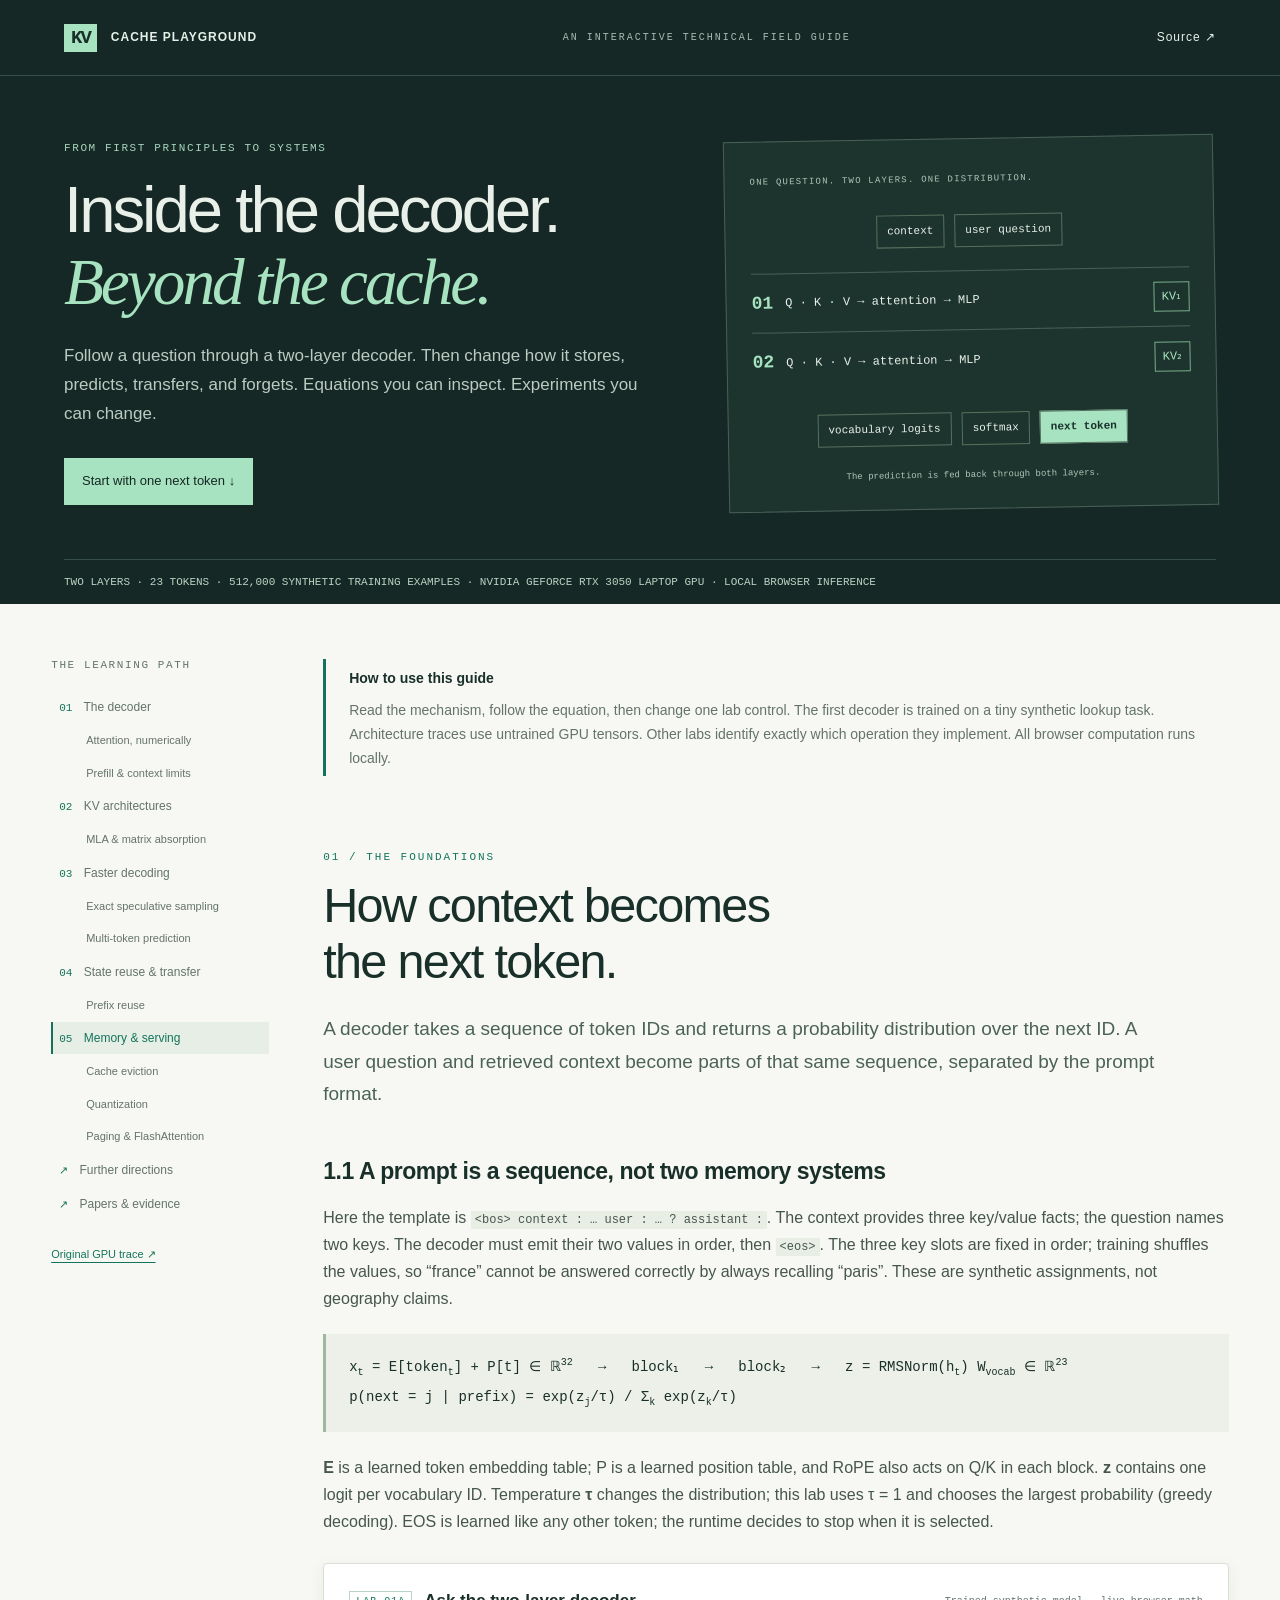
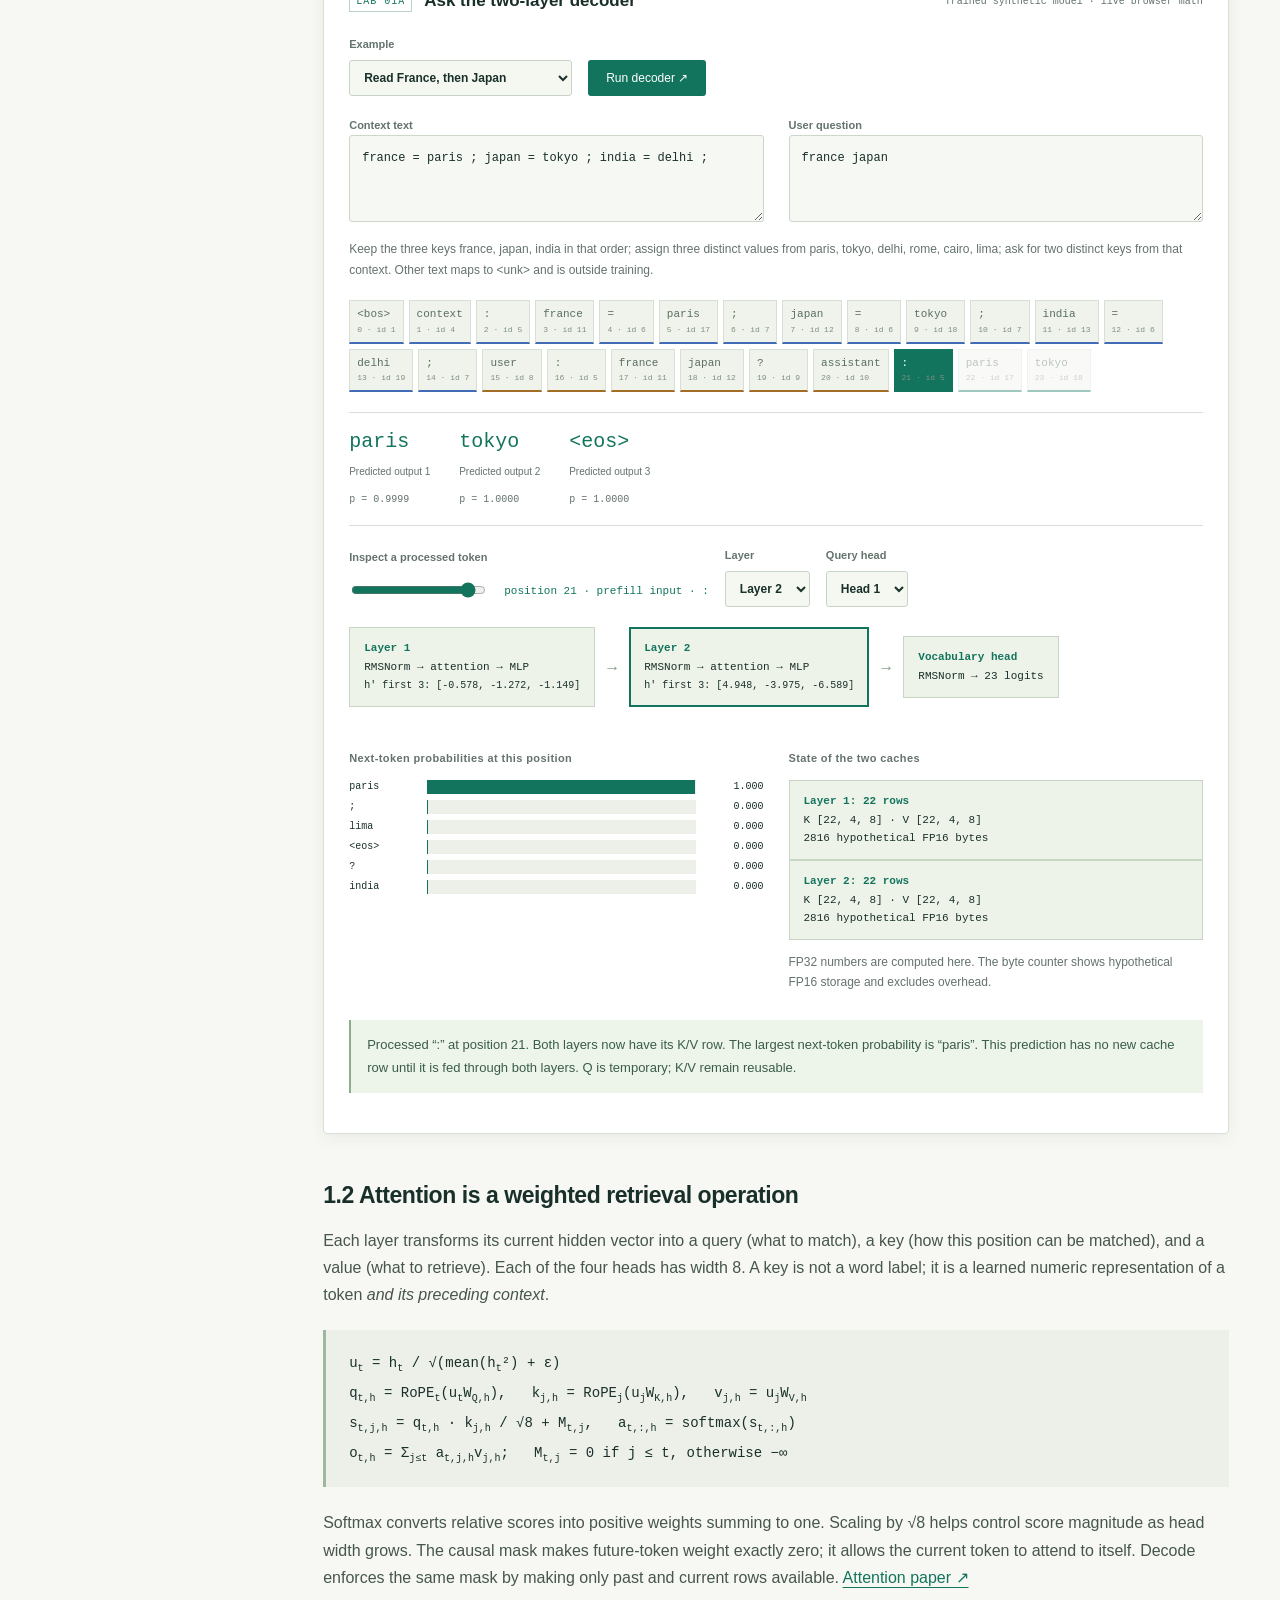
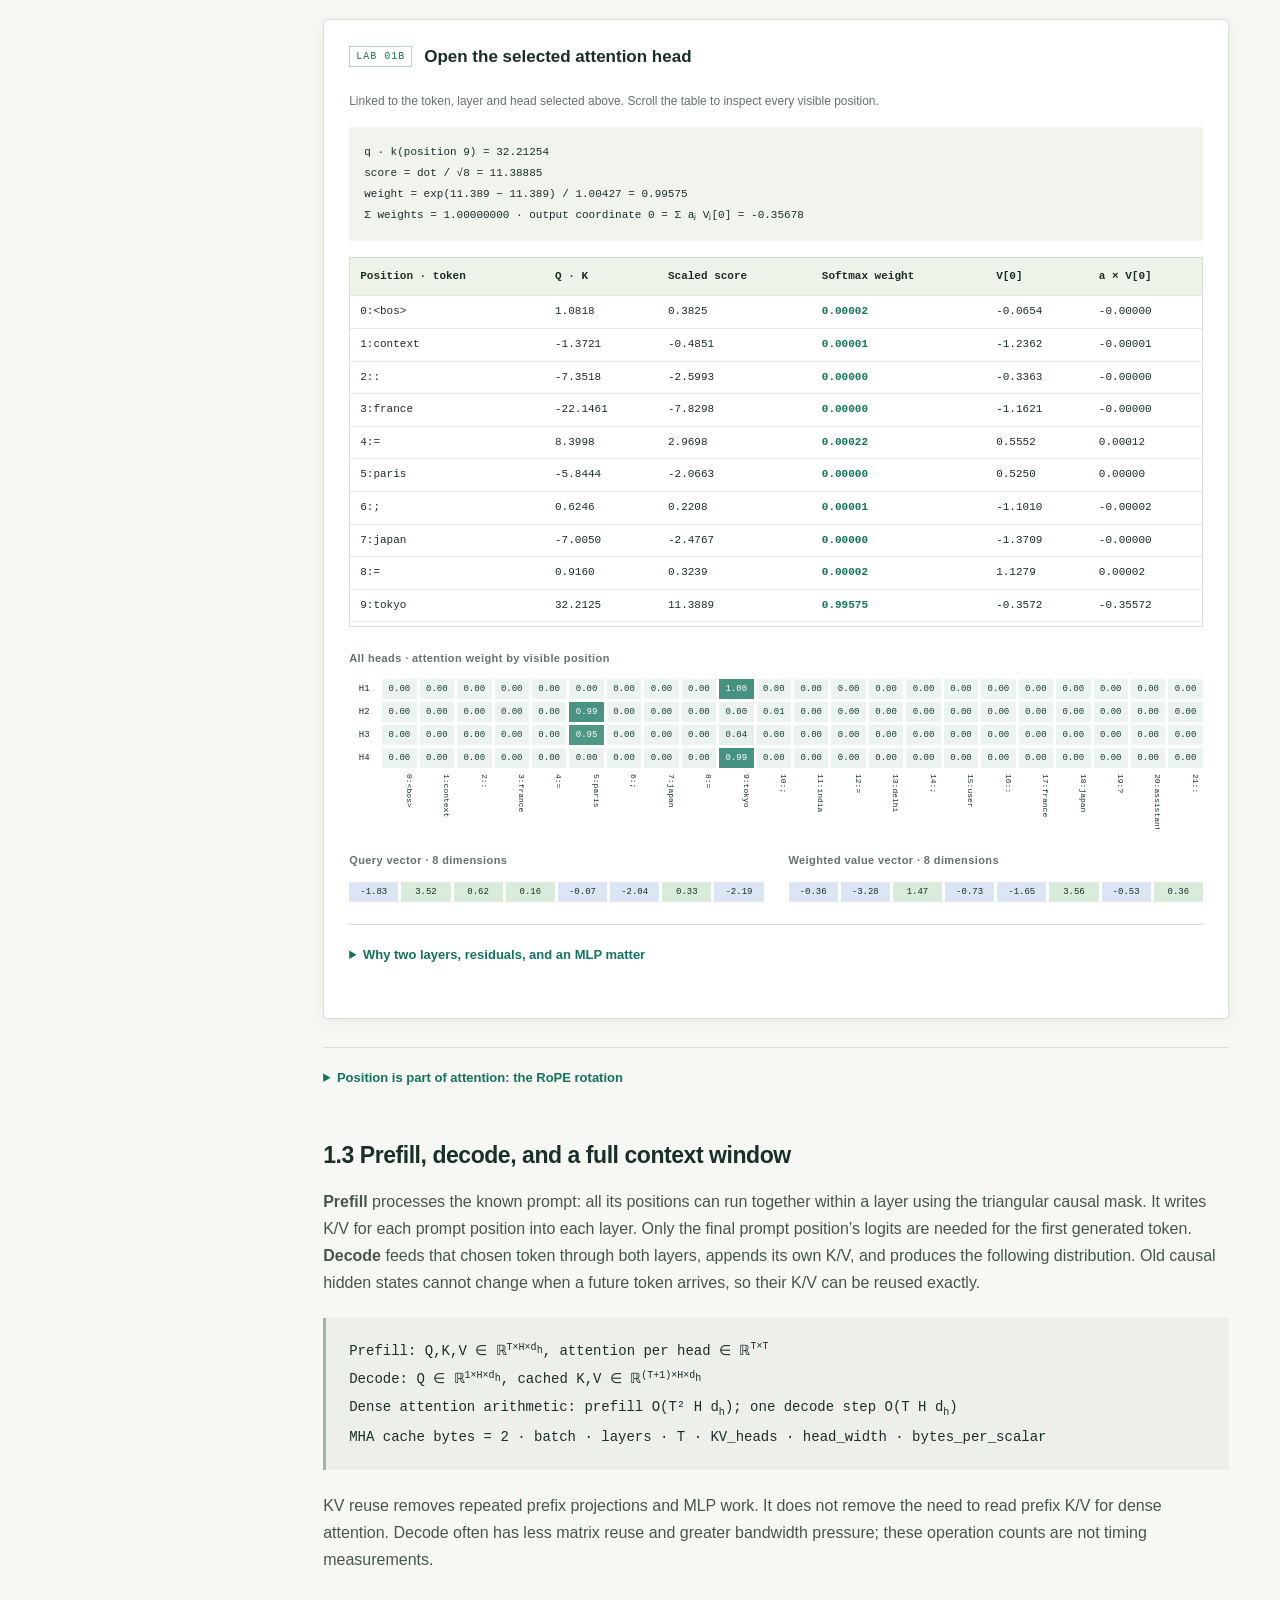
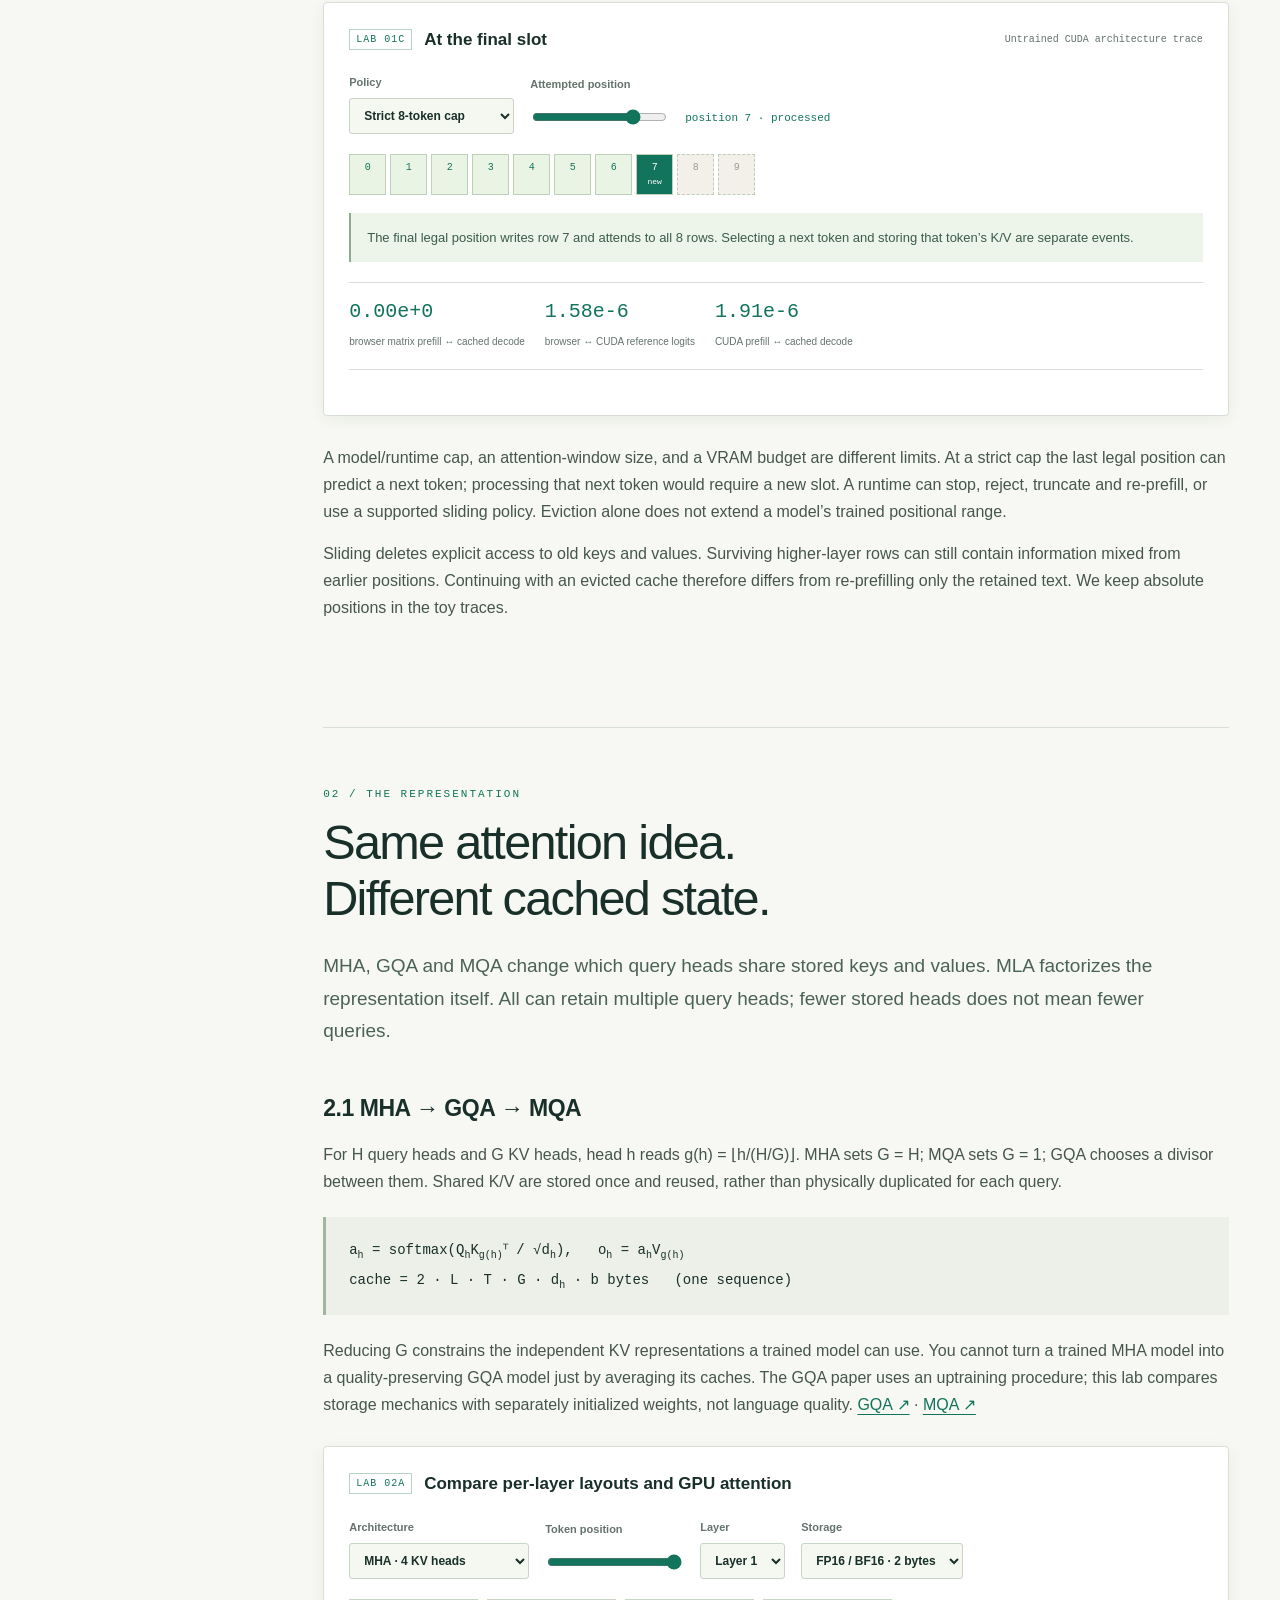
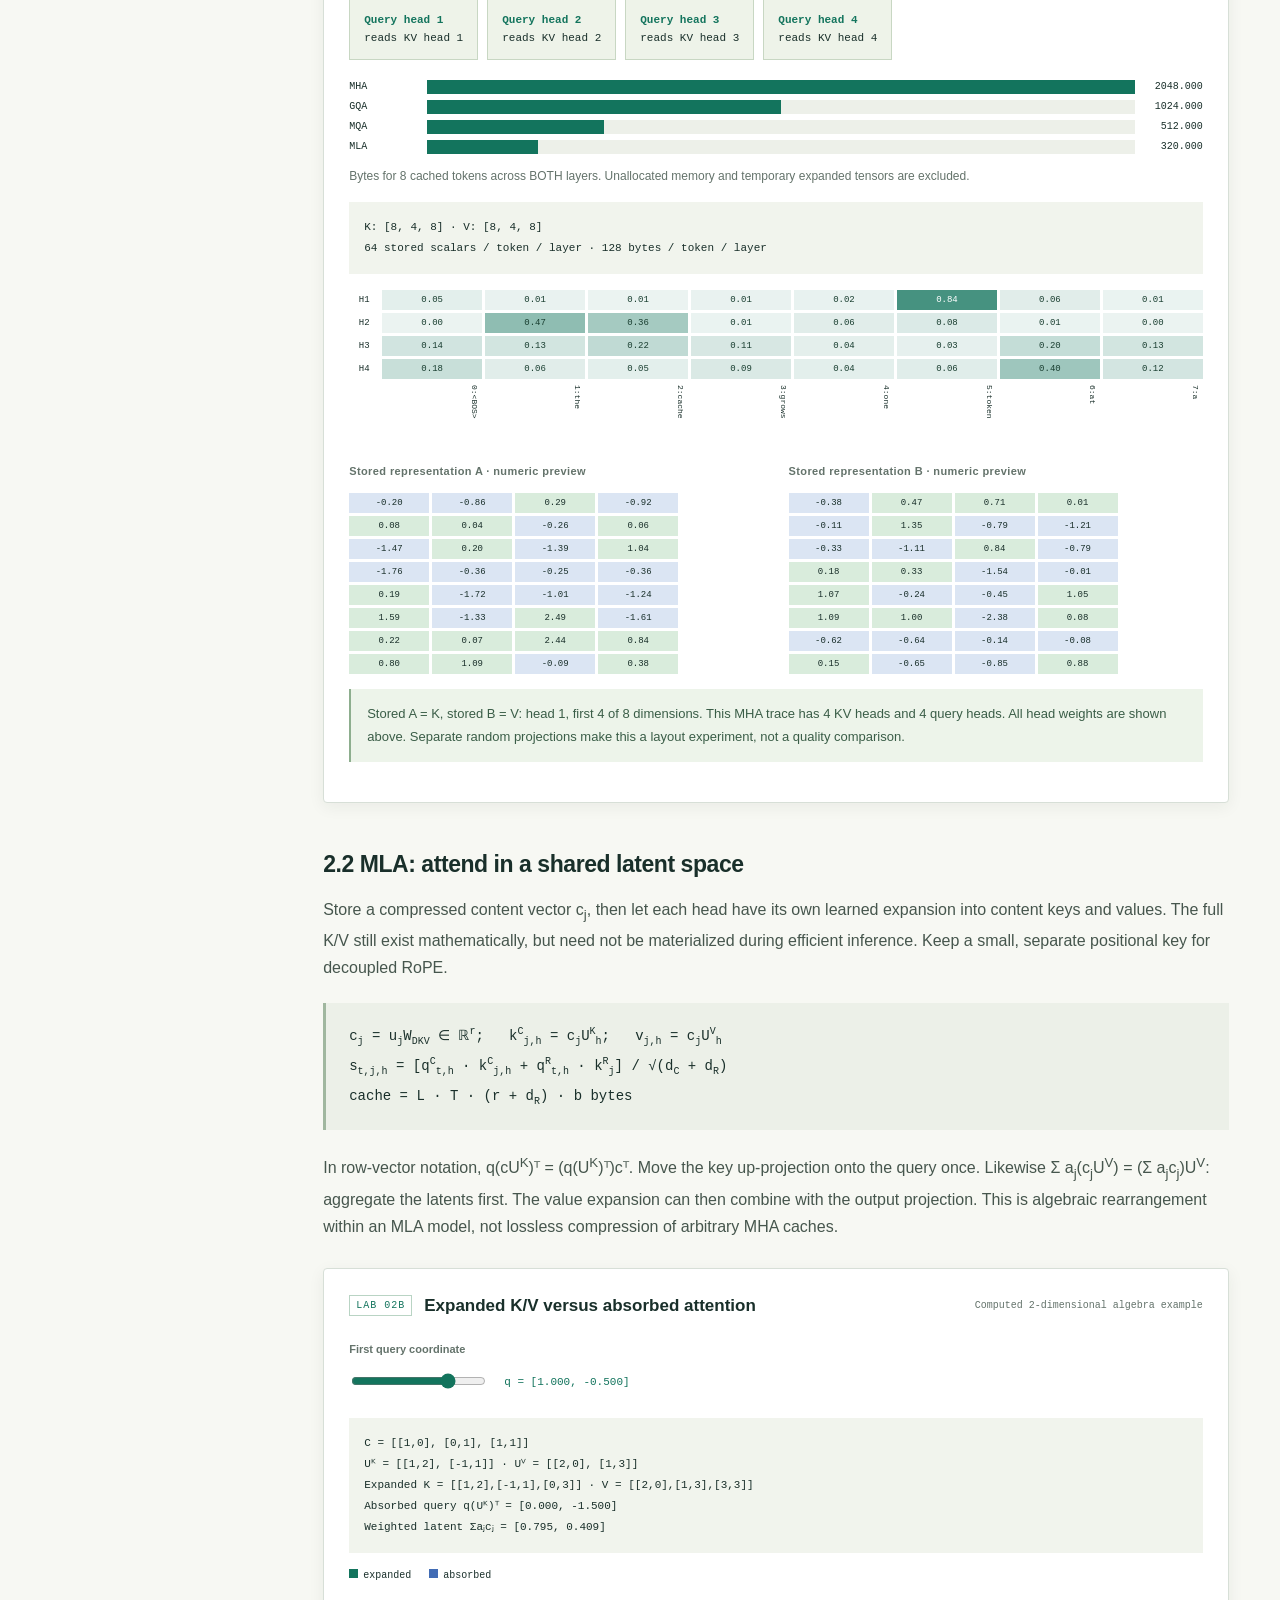
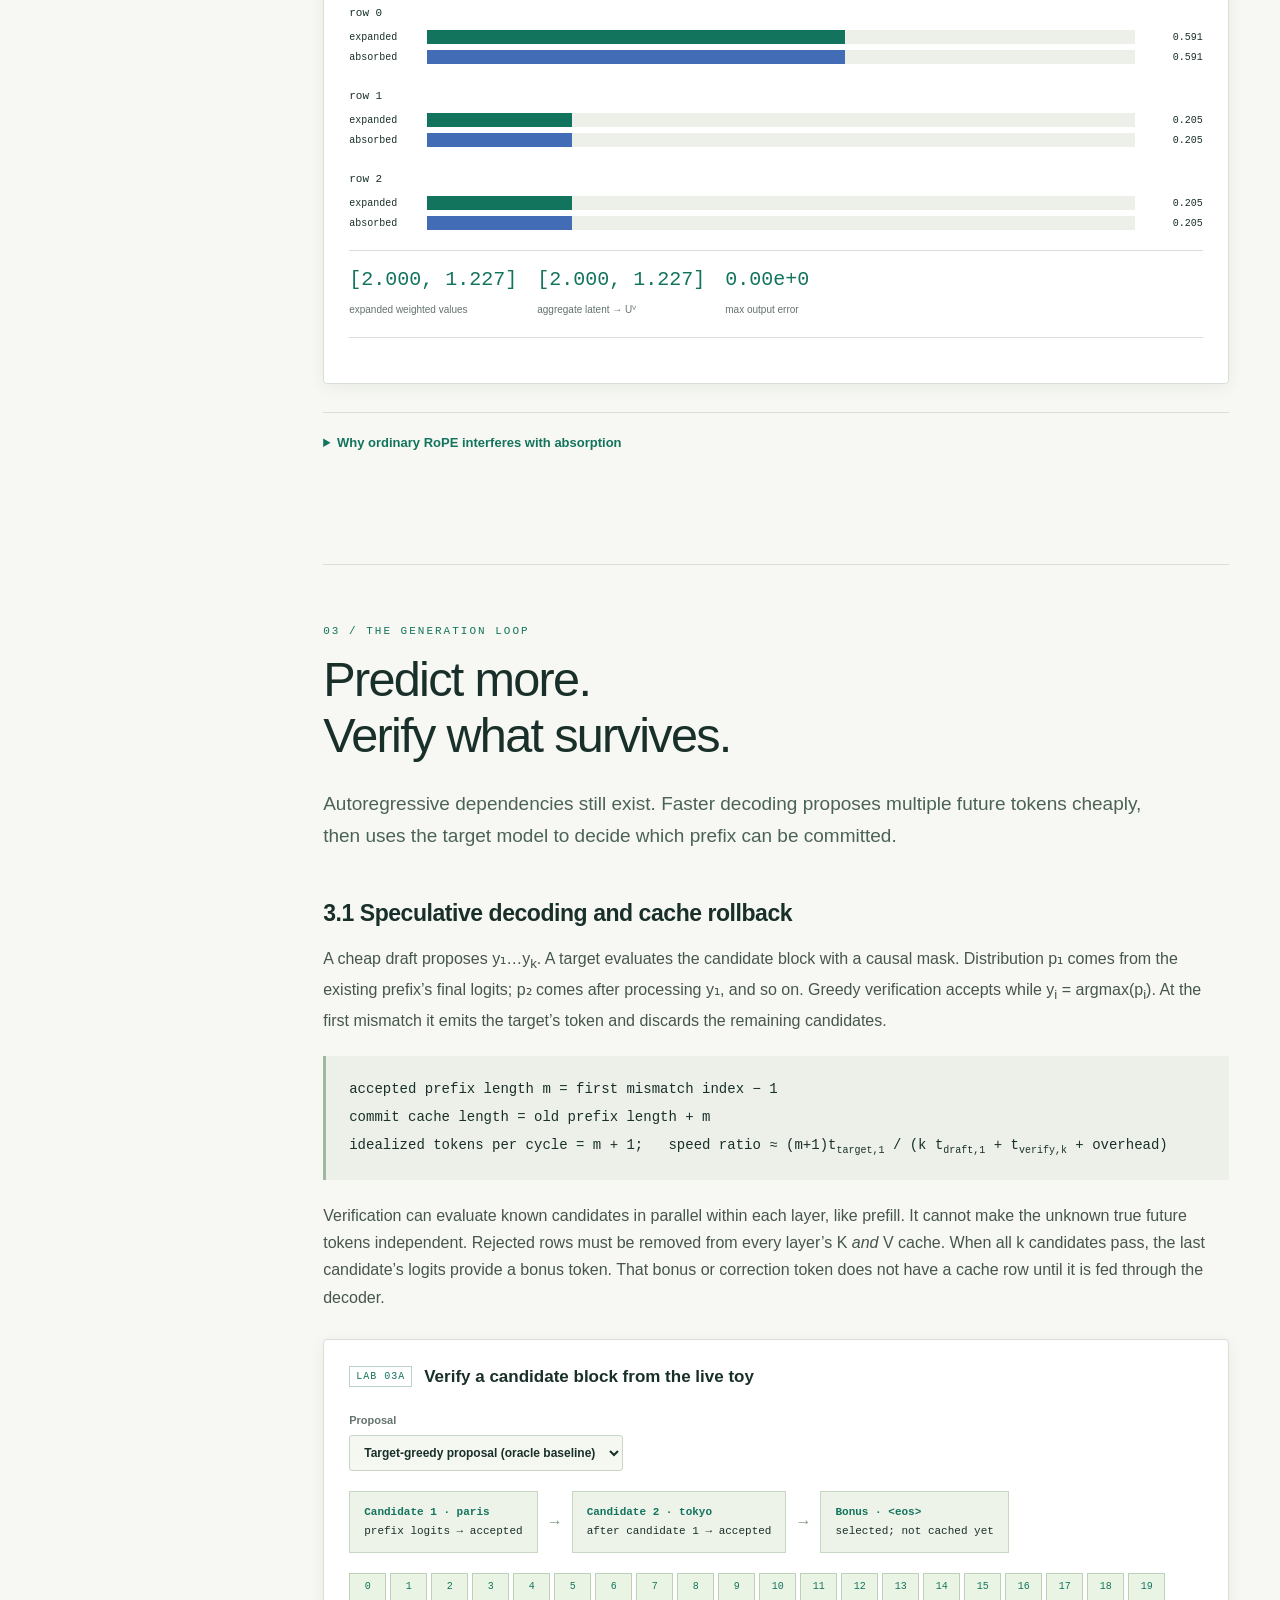
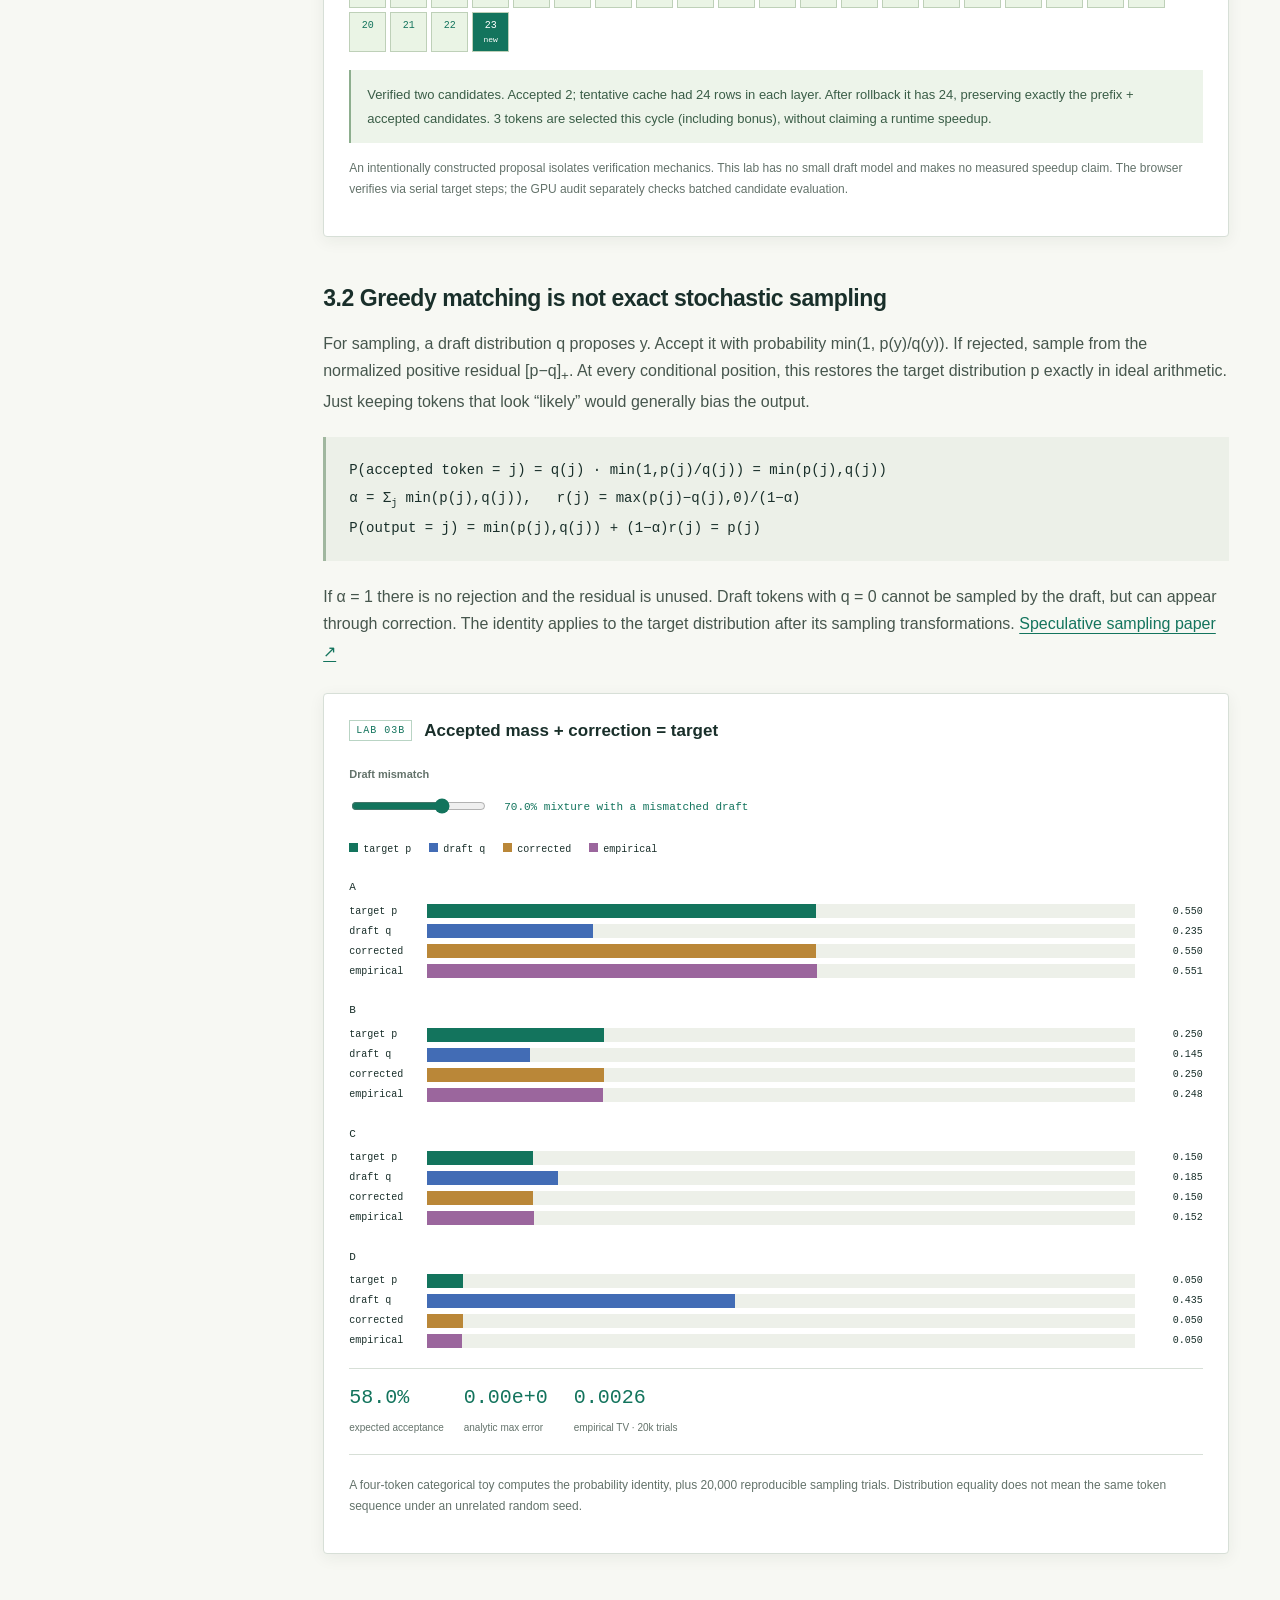
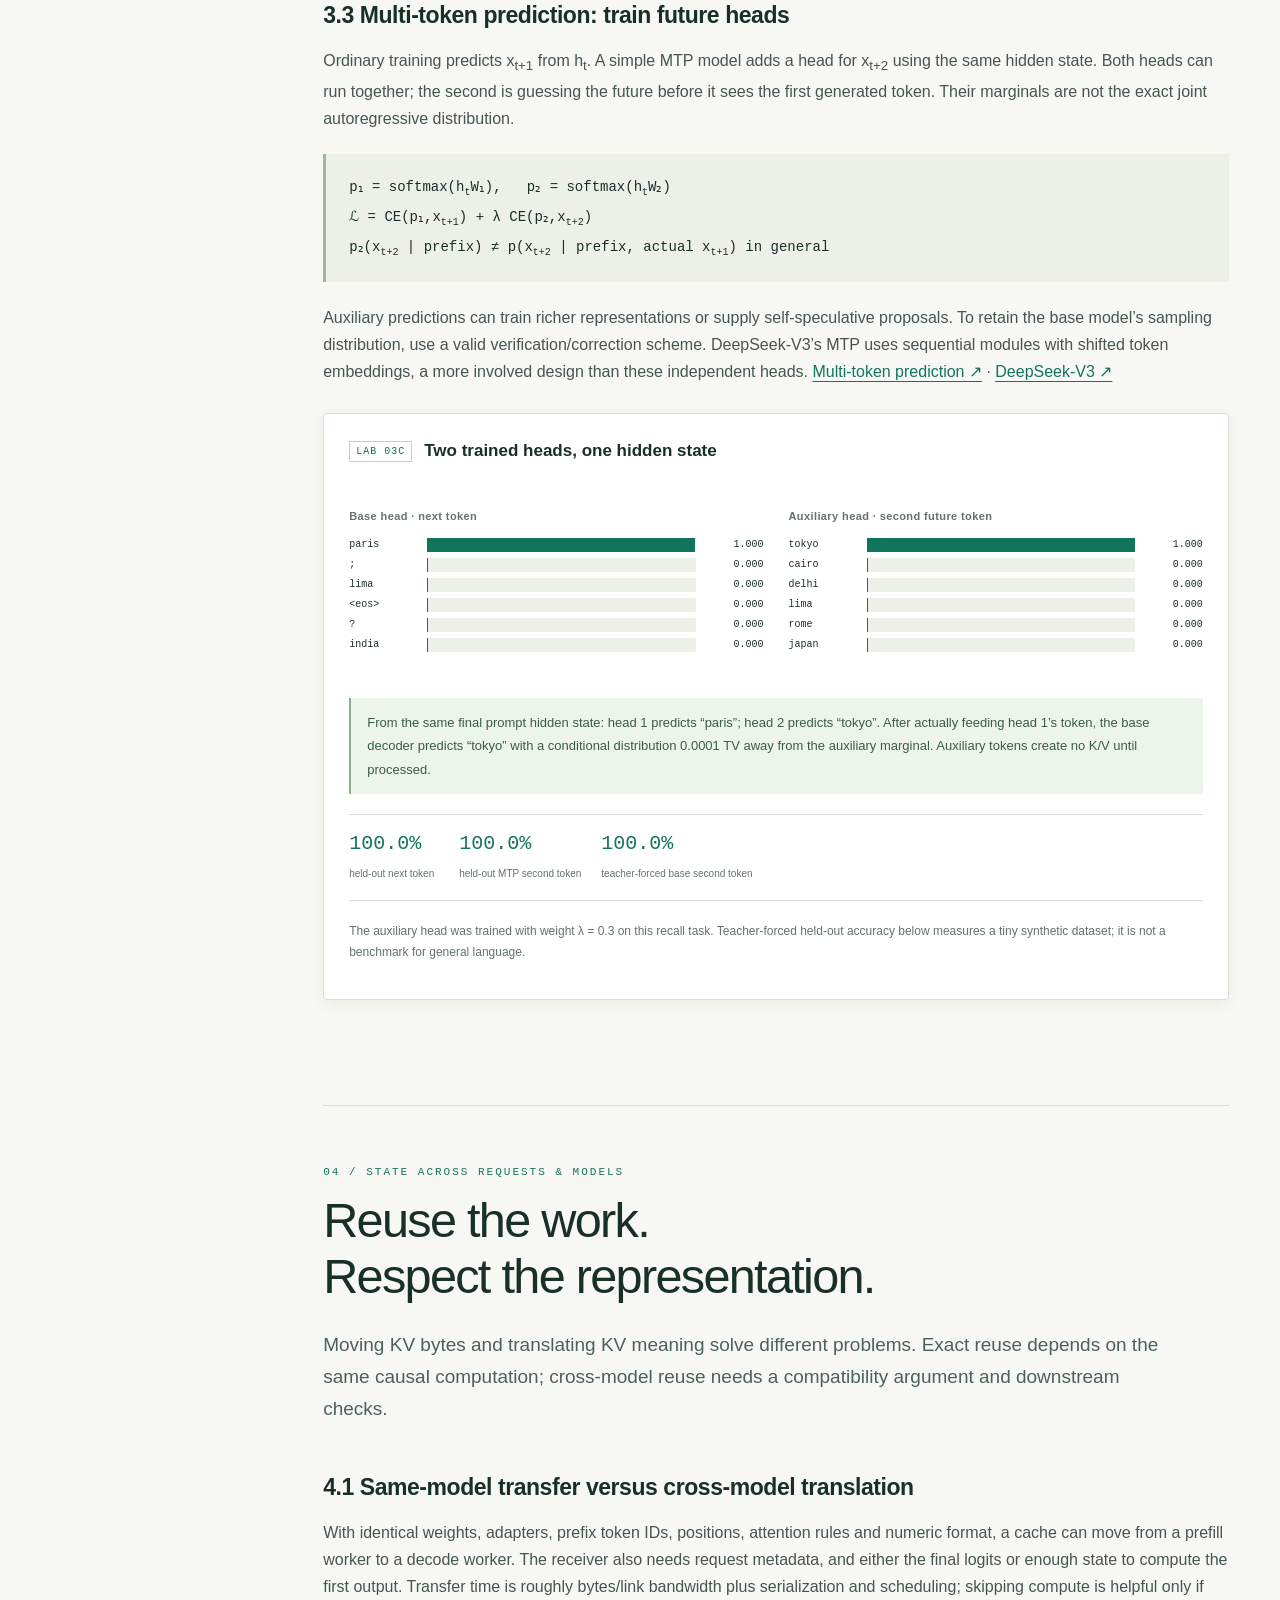
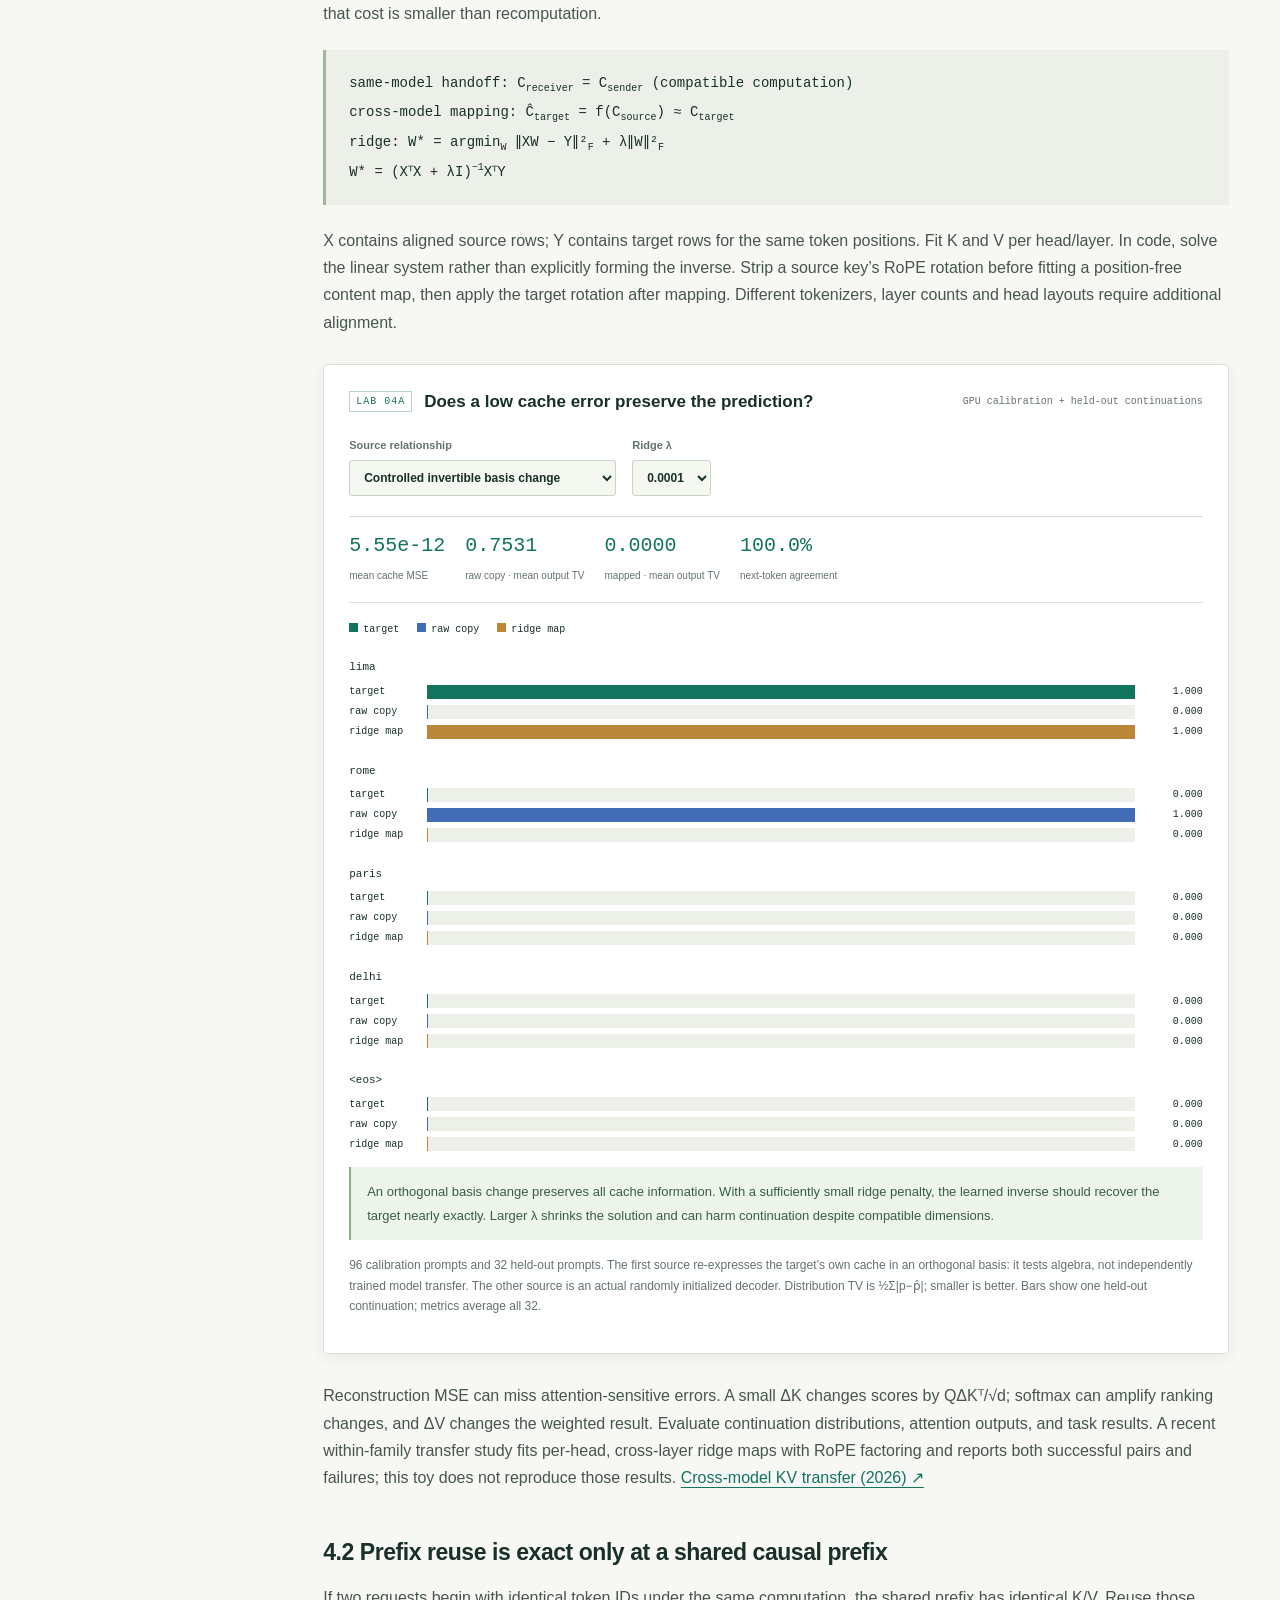
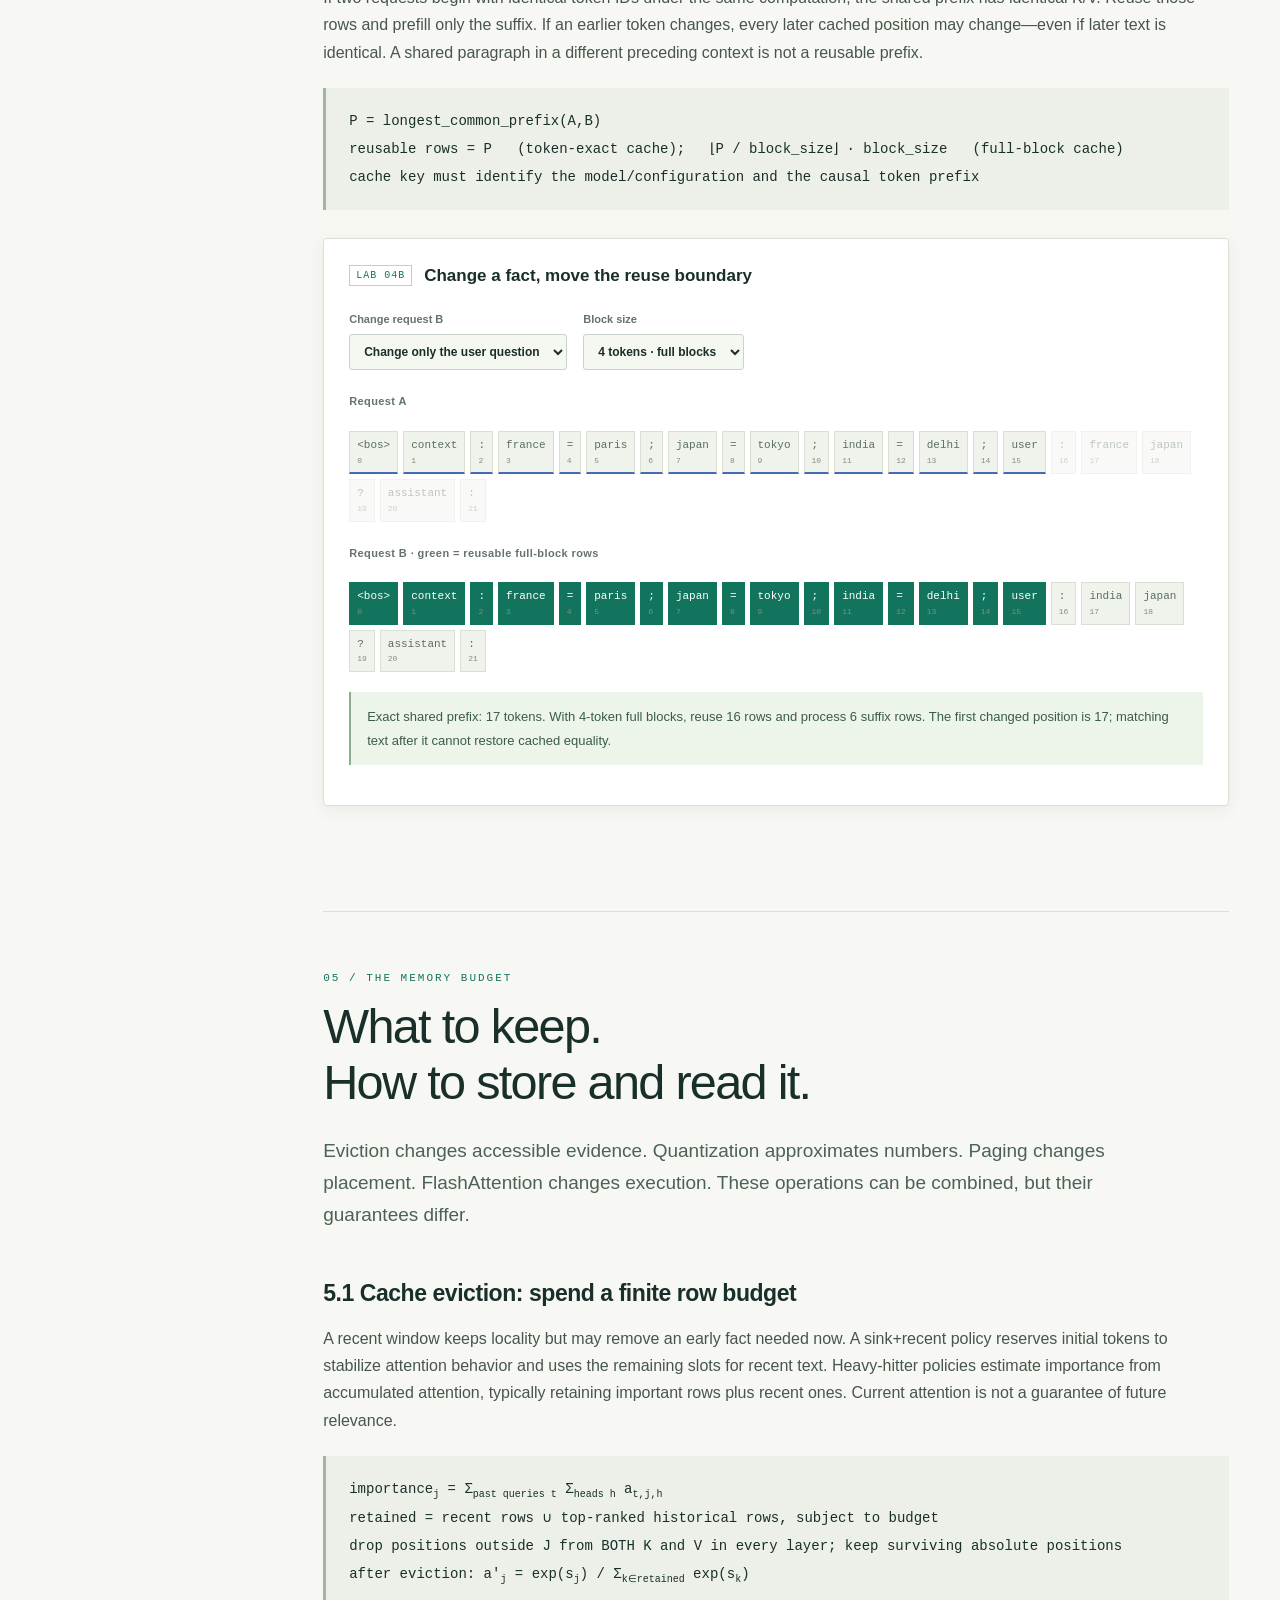
==== commit 31afe4ed: "Make cache eviction explicit with policy comparison and memory counters" ====
--- a/docs/index.html
+++ b/docs/index.html
@@ -4,13 +4,13 @@
 <meta charset="utf-8"><meta name="viewport" content="width=device-width,initial-scale=1">
 <meta name="description" content="A first-principles, interactive course on two-layer decoders, attention, prefill, KV architectures, speculative decoding, MTP, cache transfer, eviction and serving.">
 <meta name="theme-color" content="#162825"><title>KV Cache Playground · Inside the decoder</title>
-<link rel="stylesheet" href="course.css?v=3"><script type="module" src="course.js?v=3"></script>
+<link rel="stylesheet" href="course.css?v=3"><script type="module" src="course.js?v=4"></script>
 </head>
 <body id="top">
 <header class="mast"><a class="brand" href="#top"><span class="mark">KV</span> CACHE PLAYGROUND</a><span class="mast-caption">AN INTERACTIVE TECHNICAL FIELD GUIDE</span><a href="https://github.com/ravisankarg/kv-cache-playground">Source ↗</a></header>
 <section class="hero"><div class="hero-inner"><div><p class="eyebrow">FROM FIRST PRINCIPLES TO SYSTEMS</p><h1>Inside the decoder.<br><em>Beyond the cache.</em></h1><p class="hero-description">Follow a question through a two-layer decoder. Then change how it stores, predicts, transfers, and forgets. Equations you can inspect. Experiments you can change.</p><a class="button" href="#foundations">Start with one next token ↓</a></div><div class="hero-diagram"><span class="diagram-caption">ONE QUESTION. TWO LAYERS. ONE DISTRIBUTION.</span><div class="diagram-input"><span>context</span><span>user question</span></div><div class="diagram-layer"><b>01</b><span>Q · K · V → attention → MLP</span><i>KV₁</i></div><div class="diagram-layer"><b>02</b><span>Q · K · V → attention → MLP</span><i>KV₂</i></div><div class="diagram-output"><span>vocabulary logits</span><span>softmax</span><b>next token</b></div><small>The prediction is fed back through both layers.</small></div></div><div class="hero-proof" id="model-proof">Loading the checked-in decoder weights…</div></section>
 <div class="layout">
-<aside class="contents"><p class="eyebrow">THE LEARNING PATH</p><nav aria-label="Chapters"><a href="#foundations"><b>01</b> The decoder</a><a class="sub" href="#attention">Attention, numerically</a><a class="sub" href="#overflow">Prefill & context limits</a><a href="#architectures"><b>02</b> KV architectures</a><a class="sub" href="#latent">MLA & matrix absorption</a><a href="#decoding"><b>03</b> Faster decoding</a><a class="sub" href="#sampling">Exact speculative sampling</a><a class="sub" href="#mtp">Multi-token prediction</a><a href="#transfer"><b>04</b> State reuse & transfer</a><a class="sub" href="#prefix">Prefix reuse</a><a href="#memory"><b>05</b> Memory & serving</a><a class="sub" href="#quantization">Quantization</a><a class="sub" href="#paging">Paging & FlashAttention</a><a href="#frontier"><b>↗</b> Further directions</a><a href="#sources"><b>↗</b> Papers & evidence</a></nav><a class="archive-link" href="trace.html">Original GPU trace ↗</a></aside>
+<aside class="contents"><p class="eyebrow">THE LEARNING PATH</p><nav aria-label="Chapters"><a href="#foundations"><b>01</b> The decoder</a><a class="sub" href="#attention">Attention, numerically</a><a class="sub" href="#overflow">Prefill & context limits</a><a href="#architectures"><b>02</b> KV architectures</a><a class="sub" href="#latent">MLA & matrix absorption</a><a href="#decoding"><b>03</b> Faster decoding</a><a class="sub" href="#sampling">Exact speculative sampling</a><a class="sub" href="#mtp">Multi-token prediction</a><a href="#transfer"><b>04</b> State reuse & transfer</a><a class="sub" href="#prefix">Prefix reuse</a><a href="#memory"><b>05</b> Memory & serving</a><a class="sub" href="#eviction">Cache eviction</a><a class="sub" href="#quantization">Quantization</a><a class="sub" href="#paging">Paging & FlashAttention</a><a href="#frontier"><b>↗</b> Further directions</a><a href="#sources"><b>↗</b> Papers & evidence</a></nav><a class="archive-link" href="trace.html">Original GPU trace ↗</a></aside>
 <main>
 <div class="reading-note"><strong>How to use this guide</strong><p>Read the mechanism, follow the equation, then change one lab control. The first decoder is trained on a tiny synthetic lookup task. Architecture traces use untrained GPU tensors. Other labs identify exactly which operation they implement. All browser computation runs locally.</p></div>
 <section class="chapter" id="foundations"><div class="chapter-label">01 / THE FOUNDATIONS</div><h2>How context becomes<br>the next token.</h2><p class="lead">A decoder takes a sequence of token IDs and returns a probability distribution over the next ID. A user question and retrieved context become parts of that same sequence, separated by the prompt format.</p>
@@ -25,7 +25,7 @@
 <article id="mtp"><h3>3.3 Multi-token prediction: train future heads</h3><p>Ordinary training predicts x<sub>t+1</sub> from h<sub>t</sub>. A simple MTP model adds a head for x<sub>t+2</sub> using the same hidden state. Both heads can run together; the second is guessing the future before it sees the first generated token. Their marginals are not the exact joint autoregressive distribution.</p><div class="equation">p₁ = softmax(h<sub>t</sub>W₁), &nbsp; p₂ = softmax(h<sub>t</sub>W₂)<br>ℒ = CE(p₁,x<sub>t+1</sub>) + λ CE(p₂,x<sub>t+2</sub>)<br>p₂(x<sub>t+2</sub> | prefix) ≠ p(x<sub>t+2</sub> | prefix, actual x<sub>t+1</sub>) in general</div><p>Auxiliary predictions can train richer representations or supply self-speculative proposals. To retain the base model’s sampling distribution, use a valid verification/correction scheme. DeepSeek-V3’s MTP uses sequential modules with shifted token embeddings, a more involved design than these independent heads. <a href="https://arxiv.org/abs/2404.19737">Multi-token prediction ↗</a> · <a href="https://arxiv.org/abs/2412.19437">DeepSeek-V3 ↗</a></p><div class="lab"><div class="lab-title"><span>LAB 03C</span><h4>Two trained heads, one hidden state</h4></div><div class="two-col"><div><h5>Base head · next token</h5><div id="mtp-next"></div></div><div><h5>Auxiliary head · second future token</h5><div id="mtp-second"></div></div></div><p id="mtp-result" class="observation"></p><div id="mtp-audit" class="result-strip"></div><p class="hint">The auxiliary head was trained with weight λ = 0.3 on this recall task. Teacher-forced held-out accuracy below measures a tiny synthetic dataset; it is not a benchmark for general language.</p></div></article></section>
 <section class="chapter" id="transfer"><div class="chapter-label">04 / STATE ACROSS REQUESTS & MODELS</div><h2>Reuse the work.<br>Respect the representation.</h2><p class="lead">Moving KV bytes and translating KV meaning solve different problems. Exact reuse depends on the same causal computation; cross-model reuse needs a compatibility argument and downstream checks.</p><article><h3>4.1 Same-model transfer versus cross-model translation</h3><p>With identical weights, adapters, prefix token IDs, positions, attention rules and numeric format, a cache can move from a prefill worker to a decode worker. The receiver also needs request metadata, and either the final logits or enough state to compute the first output. Transfer time is roughly bytes/link bandwidth plus serialization and scheduling; skipping compute is helpful only if that cost is smaller than recomputation.</p><div class="equation">same-model handoff: C<sub>receiver</sub> = C<sub>sender</sub> (compatible computation)<br>cross-model mapping: Ĉ<sub>target</sub> = f(C<sub>source</sub>) ≈ C<sub>target</sub><br>ridge: W* = argmin<sub>W</sub> ‖XW − Y‖²<sub>F</sub> + λ‖W‖²<sub>F</sub><br>W* = (XᵀX + λI)<sup>−1</sup>XᵀY</div><p>X contains aligned source rows; Y contains target rows for the same token positions. Fit K and V per head/layer. In code, solve the linear system rather than explicitly forming the inverse. Strip a source key’s RoPE rotation before fitting a position-free content map, then apply the target rotation after mapping. Different tokenizers, layer counts and head layouts require additional alignment.</p><div class="lab"><div class="lab-title"><span>LAB 04A</span><h4>Does a low cache error preserve the prediction?</h4><span class="badge">GPU calibration + held-out continuations</span></div><div class="controls"><label>Source relationship<select id="transfer-mode"><option value="basis">Controlled invertible basis change</option><option value="independent">Independent random two-layer decoder</option></select></label><label>Ridge λ<select id="ridge"><option value="0.0001">0.0001</option><option value="0.01">0.01</option><option value="1">1</option><option value="100">100</option></select></label></div><div id="transfer-metrics" class="result-strip"></div><div id="transfer-bars"></div><p id="transfer-result" class="observation"></p><p class="hint">96 calibration prompts and 32 held-out prompts. The first source re-expresses the target’s own cache in an orthogonal basis: it tests algebra, not independently trained model transfer. The other source is an actual randomly initialized decoder. Distribution TV is ½Σ|p−p̂|; smaller is better. Bars show one held-out continuation; metrics average all 32.</p></div><p>Reconstruction MSE can miss attention-sensitive errors. A small ΔK changes scores by QΔKᵀ/√d; softmax can amplify ranking changes, and ΔV changes the weighted result. Evaluate continuation distributions, attention outputs, and task results. A recent within-family transfer study fits per-head, cross-layer ridge maps with RoPE factoring and reports both successful pairs and failures; this toy does not reproduce those results. <a href="https://arxiv.org/abs/2608.03893">Cross-model KV transfer (2026) ↗</a></p></article>
 <article id="prefix"><h3>4.2 Prefix reuse is exact only at a shared causal prefix</h3><p>If two requests begin with identical token IDs under the same computation, the shared prefix has identical K/V. Reuse those rows and prefill only the suffix. If an earlier token changes, every later cached position may change—even if later text is identical. A shared paragraph in a different preceding context is not a reusable prefix.</p><div class="equation">P = longest_common_prefix(A,B)<br>reusable rows = P &nbsp; (token-exact cache); &nbsp; ⌊P / block_size⌋ · block_size &nbsp; (full-block cache)<br>cache key must identify the model/configuration and the causal token prefix</div><div class="lab"><div class="lab-title"><span>LAB 04B</span><h4>Change a fact, move the reuse boundary</h4></div><div class="controls"><label>Change request B<select id="prefix-mode"><option value="question">Change only the user question</option><option value="fact">Change the first context value</option></select></label><label>Block size<select id="prefix-block"><option value="1">1 token · exact rows</option><option value="4" selected>4 tokens · full blocks</option><option value="8">8 tokens · full blocks</option></select></label></div><div id="prefix-tokens"></div><p id="prefix-result" class="observation"></p></div></article></section>
-<section class="chapter" id="memory"><div class="chapter-label">05 / THE MEMORY BUDGET</div><h2>What to keep.<br>How to store and read it.</h2><p class="lead">Eviction changes accessible evidence. Quantization approximates numbers. Paging changes placement. FlashAttention changes execution. These operations can be combined, but their guarantees differ.</p><article><h3>5.1 Eviction: spend a finite row budget</h3><p>A recent window keeps locality but may remove an early fact needed now. A sink+recent policy reserves initial tokens to stabilize attention behavior and uses the remaining slots for recent text. Heavy-hitter policies estimate importance from accumulated attention, typically retaining important rows plus recent ones. Current attention is not a guarantee of future relevance.</p><div class="equation">importance<sub>j</sub> = Σ<sub>past queries t</sub> Σ<sub>heads h</sub> a<sub>t,j,h</sub><br>retained = recent rows ∪ top-ranked historical rows, subject to budget<br>after eviction: a′<sub>j</sub> = exp(s<sub>j</sub>) / Σ<sub>k∈retained</sub> exp(s<sub>k</sub>)</div><p>Dropping one row renormalizes all remaining attention weights. A sink is an attention role, not necessarily a useful fact. Actual StreamingLLM/H₂O policies have model- and implementation-specific details; this lab uses a shared row set across heads/layers to make the effect visible. <a href="https://arxiv.org/abs/2309.17453">StreamingLLM ↗</a> · <a href="https://arxiv.org/abs/2306.14048">H₂O ↗</a></p><div class="lab"><div class="lab-title"><span>LAB 05A</span><h4>Remove rows before the answer query</h4></div><div class="controls"><label>Keep policy<select id="evict-policy"><option value="recent">Most recent rows</option><option value="sink">One sink + recent</option><option value="heavy">Past-attention heavy hitters + 2 recent</option></select></label><label>Total row budget<input id="evict-budget" type="range" min="4" max="22" value="8"></label><output id="evict-label"></output></div><div id="evict-slots" class="slots"></div><div id="evict-bars"></div><p id="evict-result" class="observation"></p><p class="hint">The final prompt query is always included in the budget. We evict immediately before processing it; earlier surviving hidden states are preserved. Heavy-hitter scores use earlier queries only, averaged across both layers. This is one controlled continuation, not a long-run eviction benchmark.</p></div></article>
+<section class="chapter" id="memory"><div class="chapter-label">05 / THE MEMORY BUDGET</div><h2>What to keep.<br>How to store and read it.</h2><p class="lead">Eviction changes accessible evidence. Quantization approximates numbers. Paging changes placement. FlashAttention changes execution. These operations can be combined, but their guarantees differ.</p><article id="eviction"><h3>5.1 Cache eviction: spend a finite row budget</h3><p>A recent window keeps locality but may remove an early fact needed now. A sink+recent policy reserves initial tokens to stabilize attention behavior and uses the remaining slots for recent text. Heavy-hitter policies estimate importance from accumulated attention, typically retaining important rows plus recent ones. Current attention is not a guarantee of future relevance.</p><div class="equation">importance<sub>j</sub> = Σ<sub>past queries t</sub> Σ<sub>heads h</sub> a<sub>t,j,h</sub><br>retained = recent rows ∪ top-ranked historical rows, subject to budget<br>drop positions outside J from BOTH K and V in every layer; keep surviving absolute positions<br>after eviction: a′<sub>j</sub> = exp(s<sub>j</sub>) / Σ<sub>k∈retained</sub> exp(s<sub>k</sub>)</div><p>Dropping one row renormalizes all remaining attention weights. A sink is an attention role, not necessarily a useful fact. Actual StreamingLLM/H₂O policies have model- and implementation-specific details; this lab uses a shared row set across heads/layers to make the effect visible. <a href="https://arxiv.org/abs/2309.17453">StreamingLLM ↗</a> · <a href="https://arxiv.org/abs/2306.14048">H₂O ↗</a></p><div class="lab"><div class="lab-title"><span>LAB 05A</span><h4>Remove rows before the answer query</h4></div><div class="controls"><label>Keep policy<select id="evict-policy"><option value="recent">Most recent rows</option><option value="sink">One sink + recent</option><option value="heavy">Past-attention heavy hitters + 2 recent</option></select></label><label>Total row budget<input id="evict-budget" type="range" min="4" max="22" value="8"></label><output id="evict-label"></output></div><div id="evict-metrics" class="result-strip"></div><div id="evict-slots" class="slots"></div><div id="evict-bars"></div><p id="evict-result" class="observation"></p><h5>Compare every policy at the same budget</h5><div class="table-scroll"><table id="evict-comparison"></table></div><p class="hint">With the default context and question, the full 22-row cache predicts paris. At 8 rows, recent-only predicts tokyo and both other policies predict cairo. These computed toy outcomes illustrate missing evidence; no policy is guaranteed to preserve the answer. Change Lab 01A to recompute this comparison for another prompt.</p><p class="hint">The final prompt query is always included in the budget. We evict immediately before processing it; earlier surviving hidden states are preserved. Heavy-hitter scores use earlier queries only, summed across both layers. This is one controlled continuation, not a long-run eviction benchmark.</p></div></article>
 <article id="quantization"><h3>5.2 Quantize the cache, then measure attention error</h3><p>Map a floating-point vector into b-bit integer levels and retain enough metadata to reconstruct an approximation. A smaller cache reads fewer payload bytes but incurs dequantization, scales, and possible accuracy loss. Key error affects the matching distribution; value error affects the retrieved vector.</p><div class="equation">s = (max(x) − min(x))/(2<sup>b</sup>−1), &nbsp; q = round((x − min(x))/s)<br>x̂ = min(x) + s q; &nbsp; Δscore = q<sub>query</sub> · (k̂ − k)/√d<br>payload bits = N · b; &nbsp; actual storage = payload + scale/offset metadata + alignment</div><p>This is per-vector affine scalar quantization. KIVI motivates different grouping for keys and values and keeps a high-precision residual region; its full algorithm is not implemented here. <a href="https://arxiv.org/abs/2402.02750">KIVI ↗</a></p><div class="lab"><div class="lab-title"><span>LAB 05B</span><h4>Quantize actual selected-head K/V</h4></div><div class="controls"><label>Precision<select id="quant-bits"><option value="2">2 bits</option><option value="4" selected>4 bits</option><option value="8">8 bits</option></select></label><label>Approximate<select id="quant-part"><option value="both">K and V</option><option value="k">K only</option><option value="v">V only</option></select></label></div><p class="hint">Uses the final prompt position, layer 2, head 1 from Lab 01A. The query stays exact. Groups are 8-dimensional per-head vectors; two FP32 metadata values per quantized vector are counted, which is expensive for this deliberately tiny group.</p><div id="quant-bars"></div><div id="quant-metrics" class="result-strip"></div><div id="quant-values" class="numeric-equation"></div></div></article>
 <article id="paging"><h3>5.3 PagedAttention: logical order, physical blocks</h3><p>Allocate fixed-size KV blocks as a sequence grows. A block table maps its logical token blocks to physical memory. Attention follows that mapping in logical order, so fragmentation does not alter the math. Share immutable prefix blocks across requests; copy a shared partially filled block before extending it (copy-on-write).</p><div class="equation">logical_block(t) = ⌊t/B⌋, &nbsp; offset(t) = t mod B<br>physical_row(t) = block_table[logical_block(t)] · B + offset(t)<br>allocated slots = ⌈T/B⌉B; &nbsp; unused tail slots = ⌈T/B⌉B − T</div><div class="lab"><div class="lab-title"><span>LAB 05C</span><h4>Follow a block table</h4></div><div class="controls"><label>Tokens<input id="page-tokens" type="range" min="1" max="24" value="13"></label><label>Block size<select id="page-block"><option value="2">2</option><option value="4" selected>4</option><option value="8">8</option></select></label></div><div id="page-map"></div><p id="page-result" class="observation"></p><p class="hint">Address-allocation simulator, not a GPU serving kernel. It shows one request and fragmentation; Lab 04B shows prefix sharing eligibility. Paging does not itself evict tokens, quantize values, or reduce dense attention work. <a href="https://arxiv.org/abs/2309.06180">PagedAttention ↗</a></p></div></article>
 <article><h3>5.4 FlashAttention: exact attention without a full score matrix</h3><p>Process K/V in tiles and update a running maximum m, normalization sum ℓ, and unnormalized weighted output o. When a new tile has a larger maximum, rescale the previous partial result. The final o/ℓ equals dense softmax attention up to floating-point rounding, without storing all scores in GPU high-bandwidth memory.</p><div class="equation">m′ = max(m, max(s<sub>tile</sub>)); &nbsp; β = exp(m−m′)<br>ℓ′ = βℓ + Σ exp(s<sub>tile</sub>−m′)<br>o′ = βo + Σ exp(s<sub>tile</sub>−m′)v<sub>tile</sub>; &nbsp; result = o′/ℓ′</div><div class="lab"><div class="lab-title"><span>LAB 05D</span><h4>Watch the online softmax accumulate</h4></div><div class="controls"><label>Tile size<select id="flash-block"><option value="2">2 rows</option><option value="4" selected>4 rows</option><option value="8">8 rows</option></select></label></div><div class="table-scroll"><table id="flash-table"></table></div><div id="flash-result" class="result-strip"></div><p class="hint">Computed on real toy K/V from the final prompt head. This lab implements the recurrence in JavaScript; it does not measure the speed or memory of a FlashAttention GPU kernel. <a href="https://arxiv.org/abs/2205.14135">FlashAttention ↗</a></p></div></article></section>
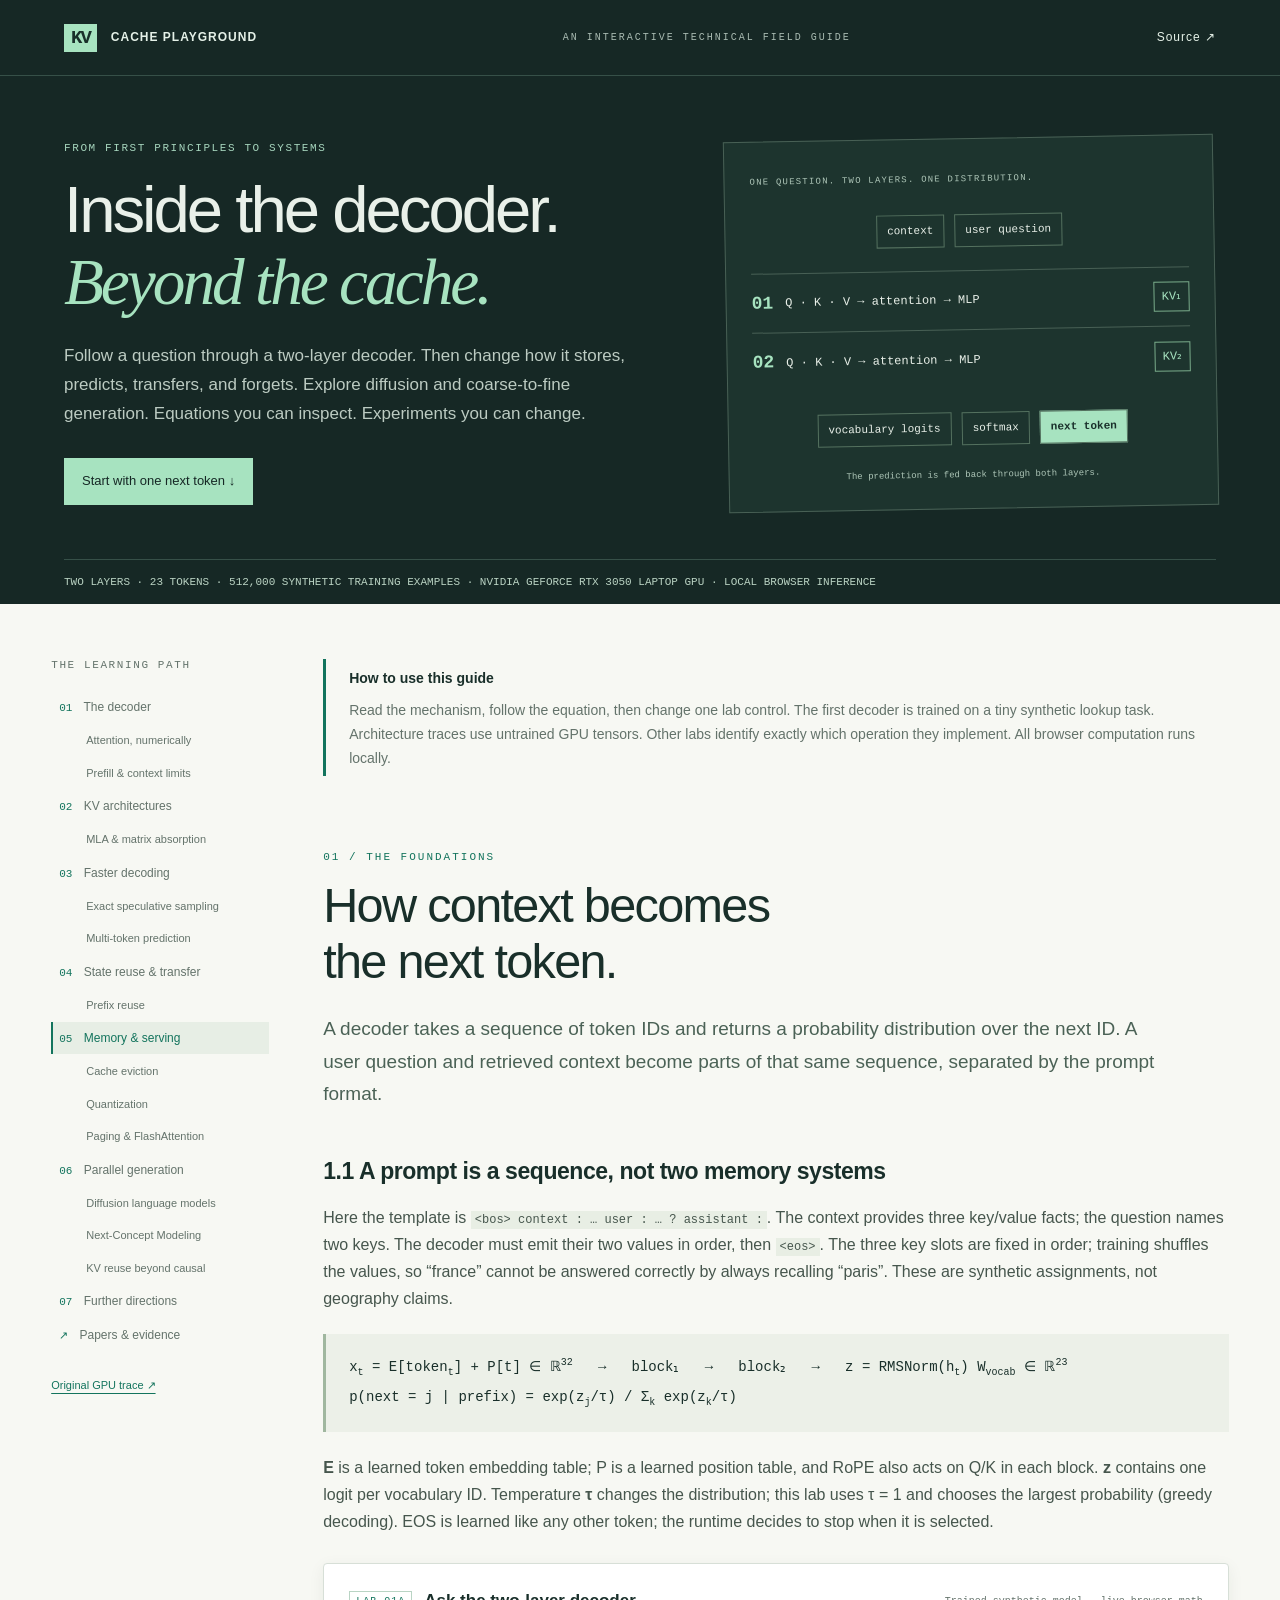
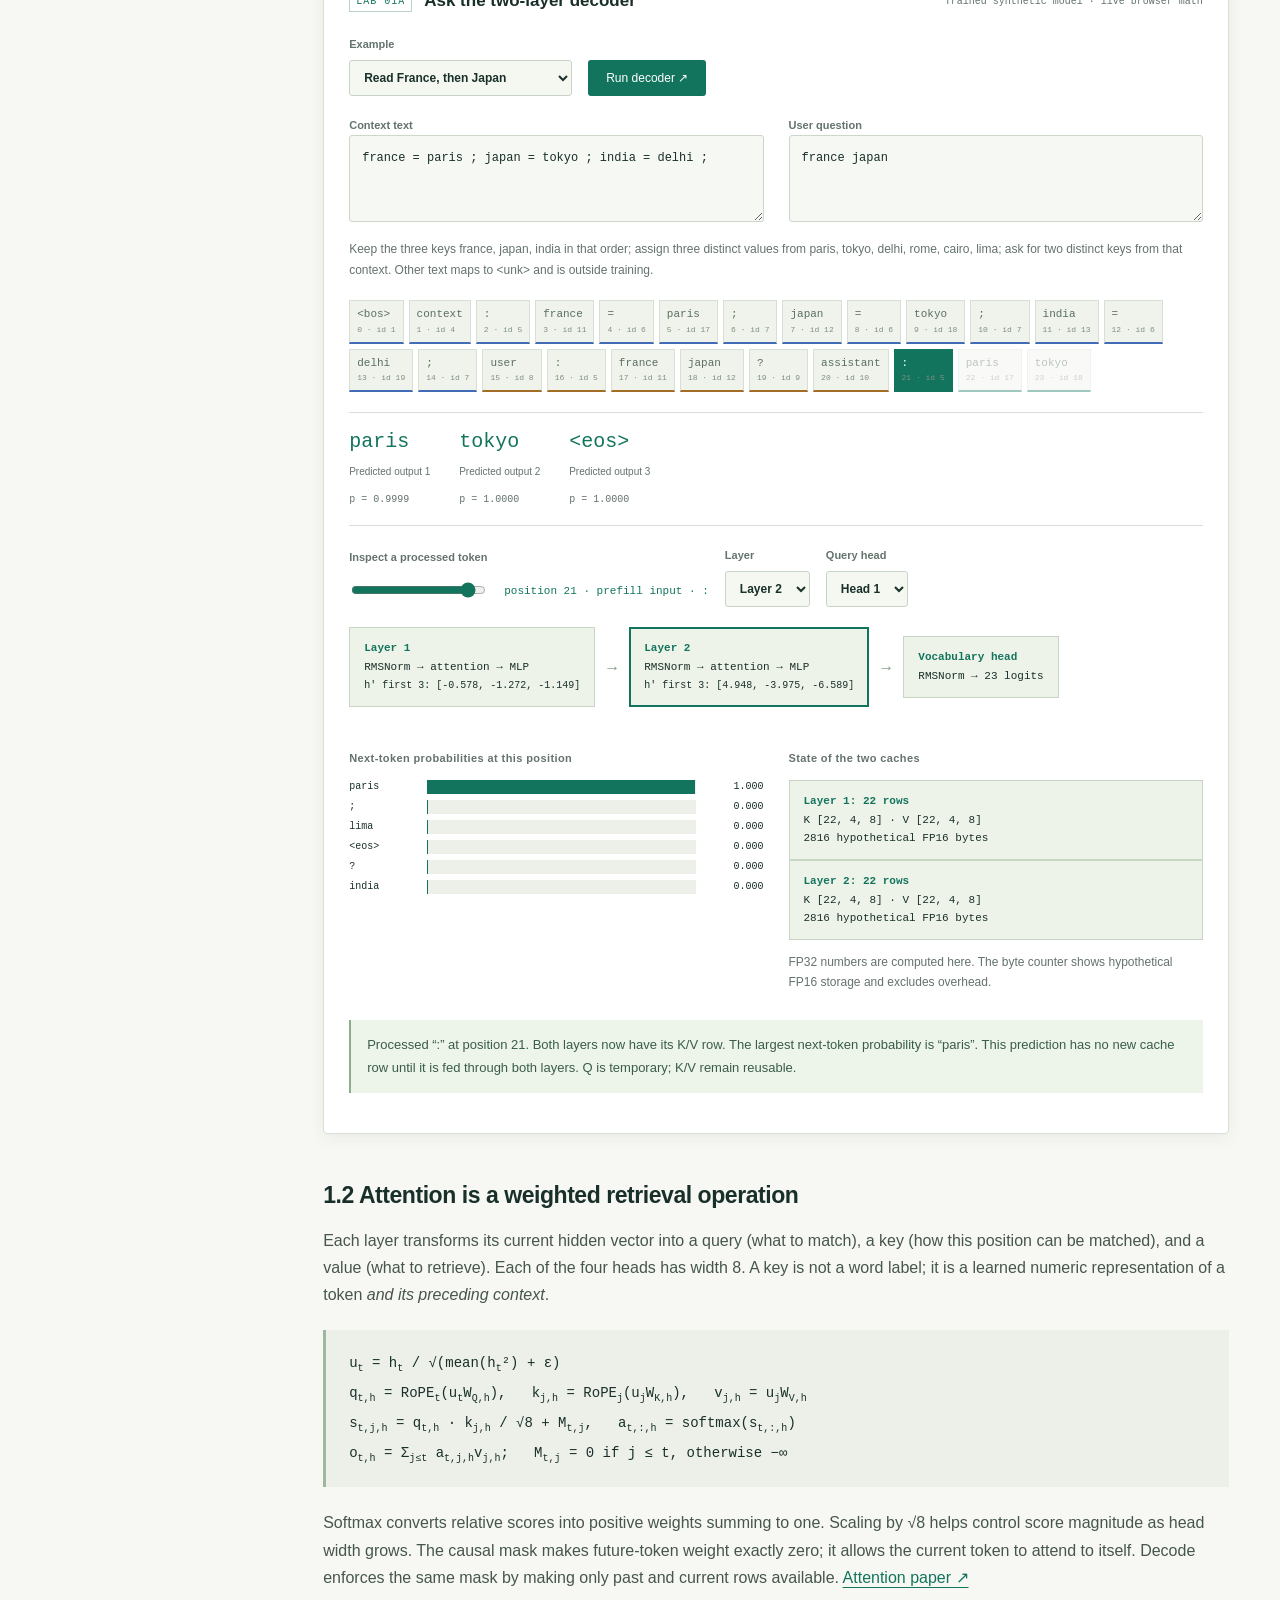
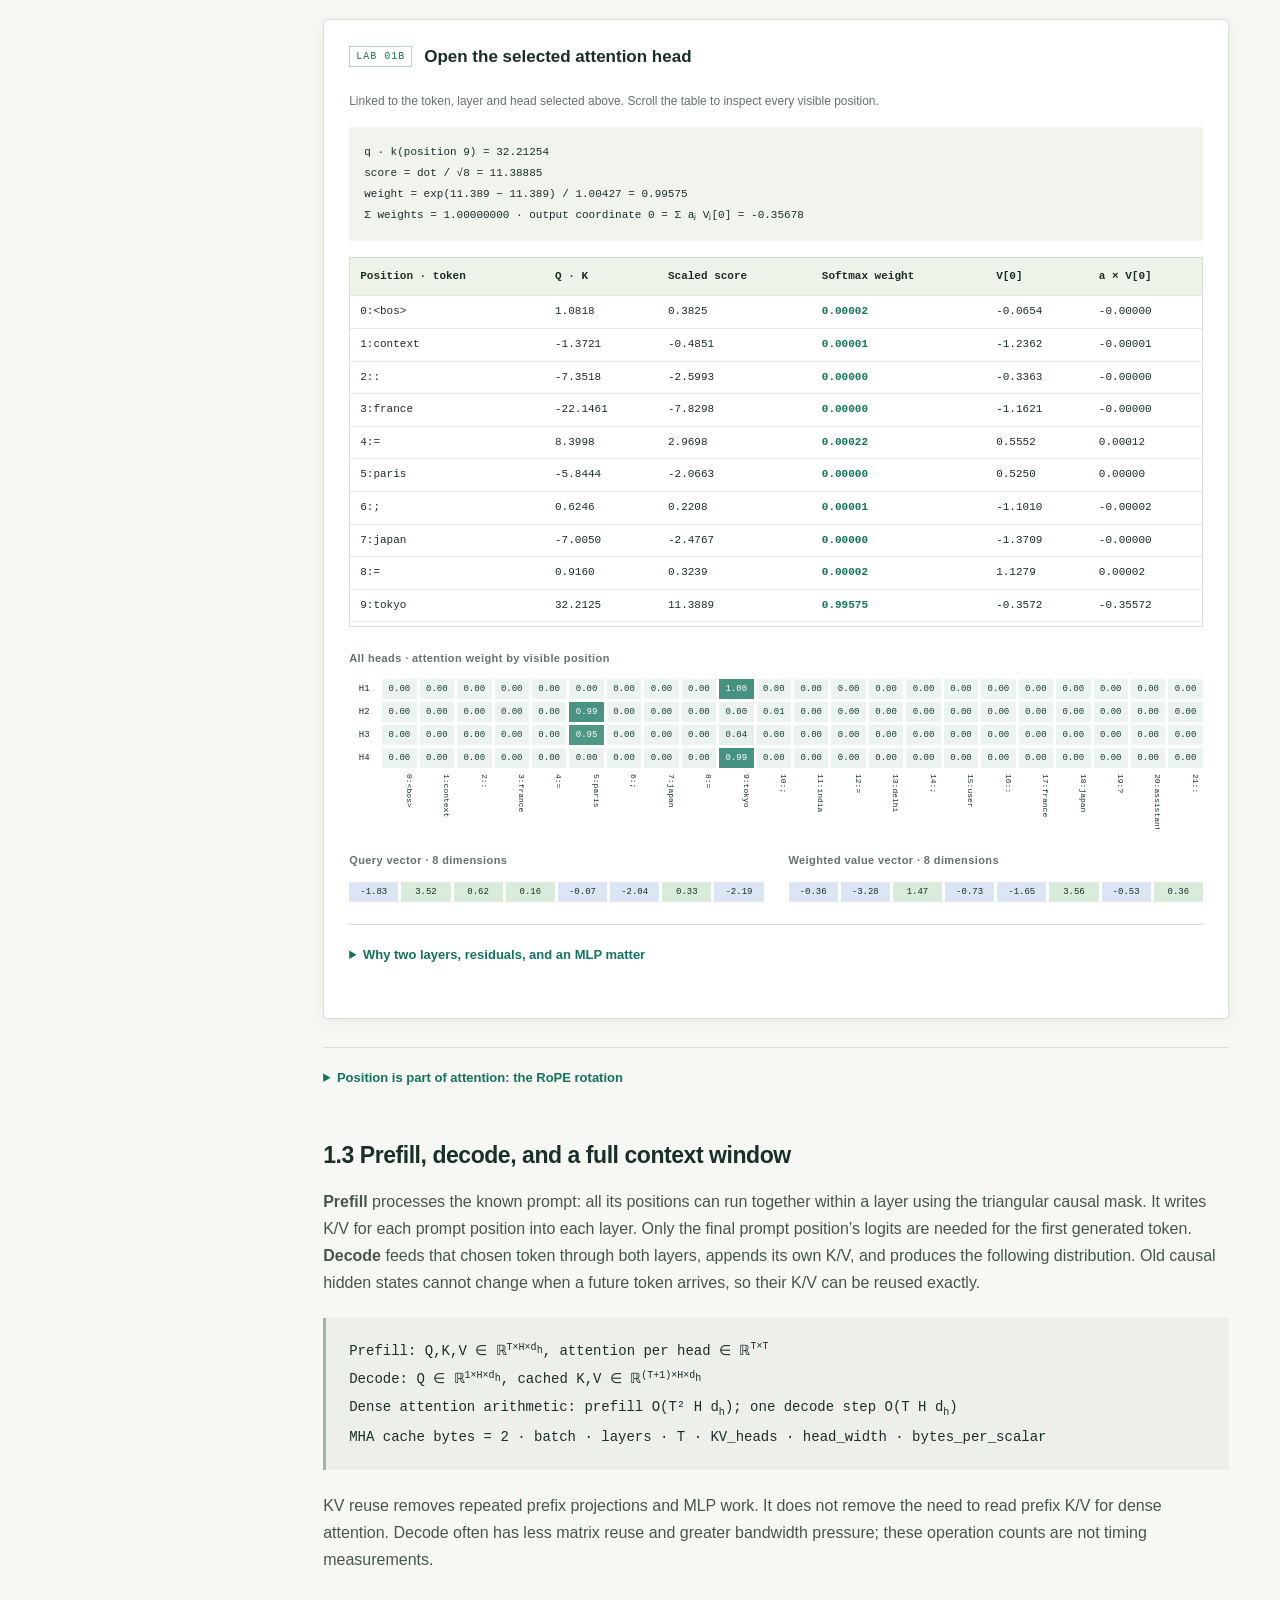
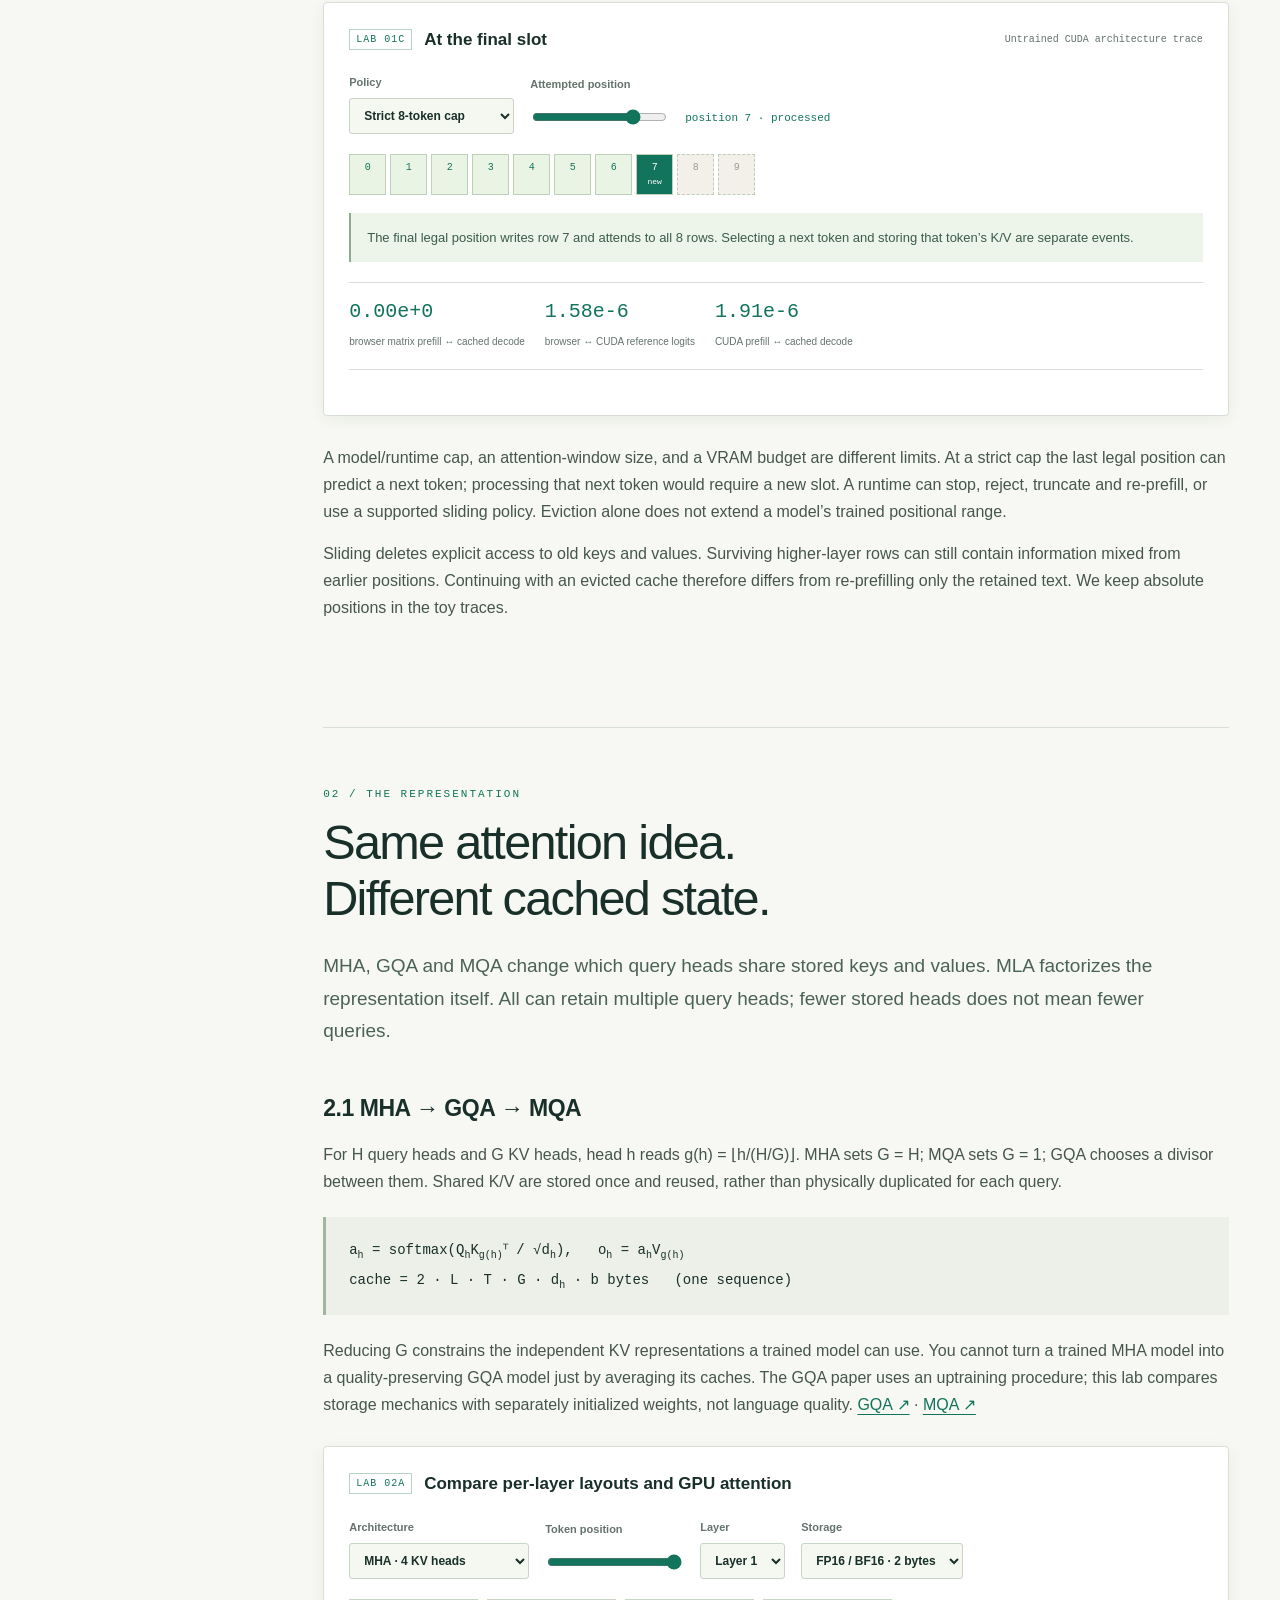
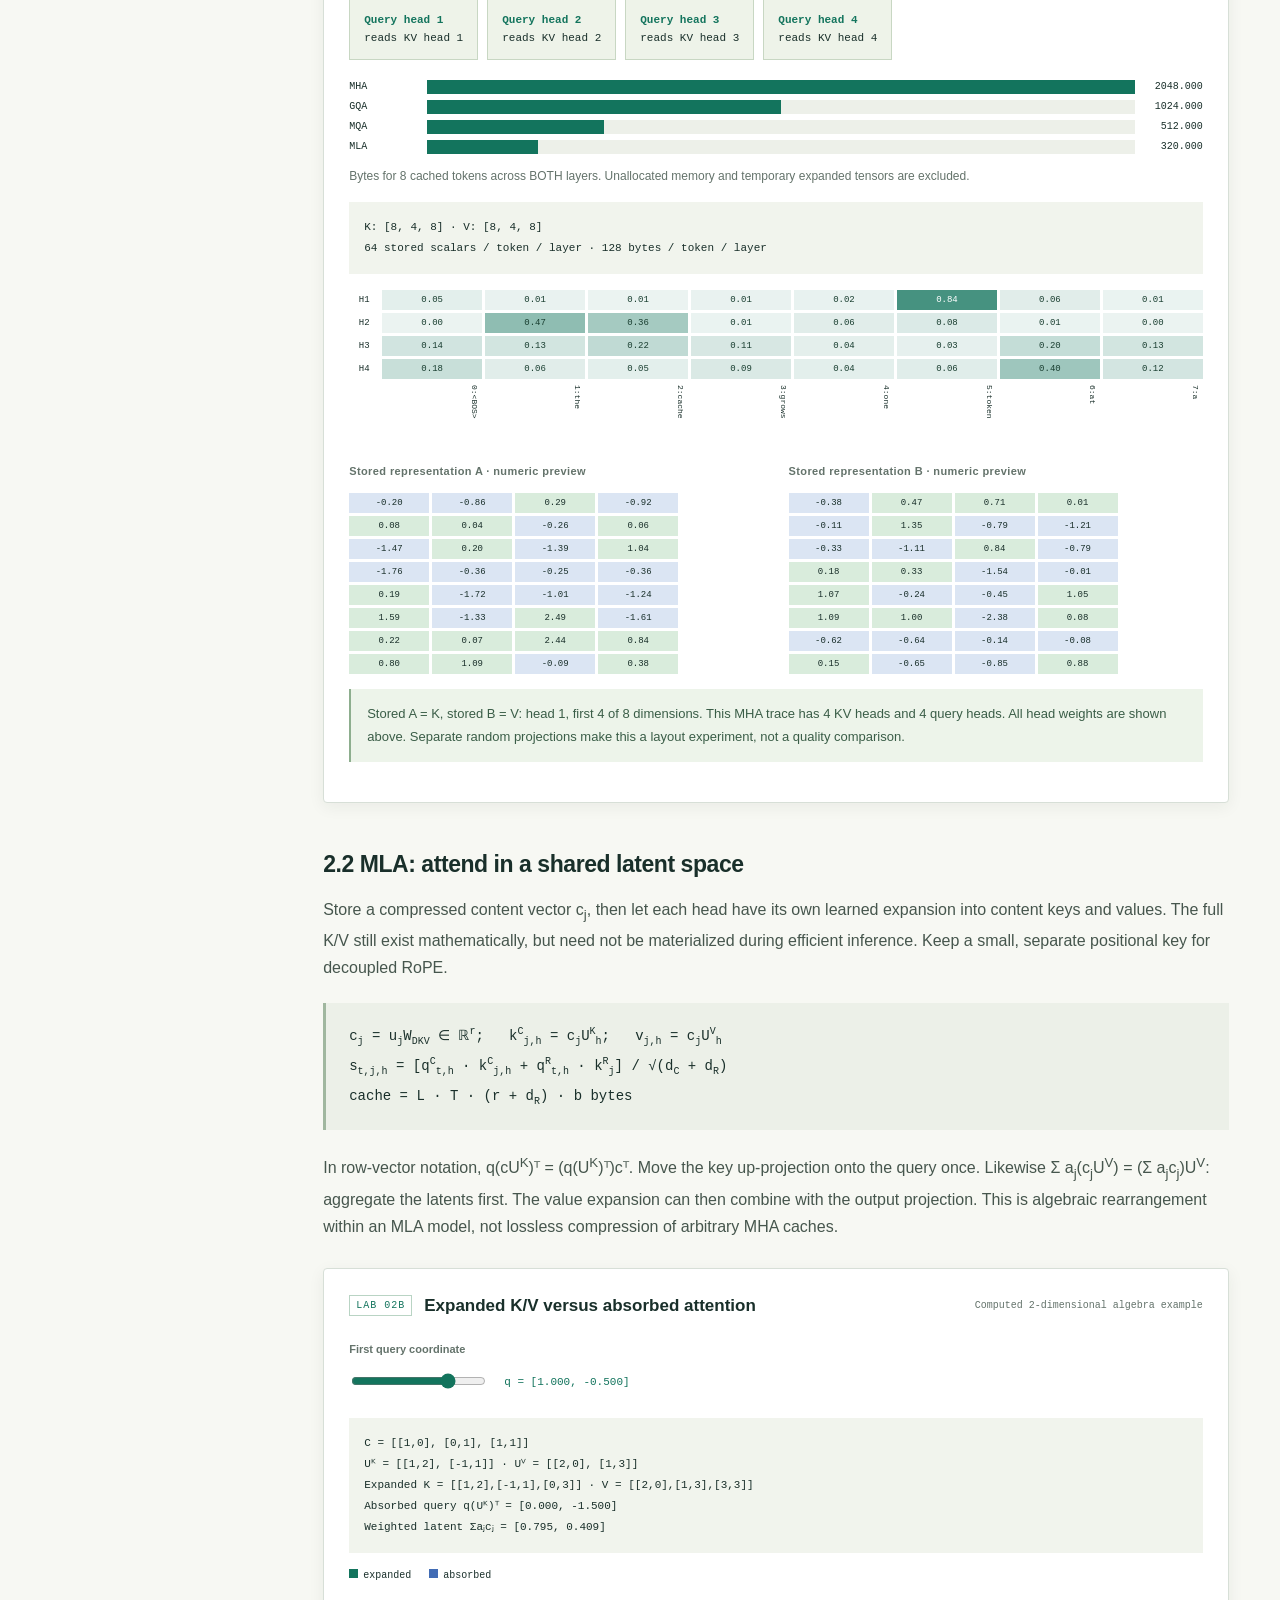
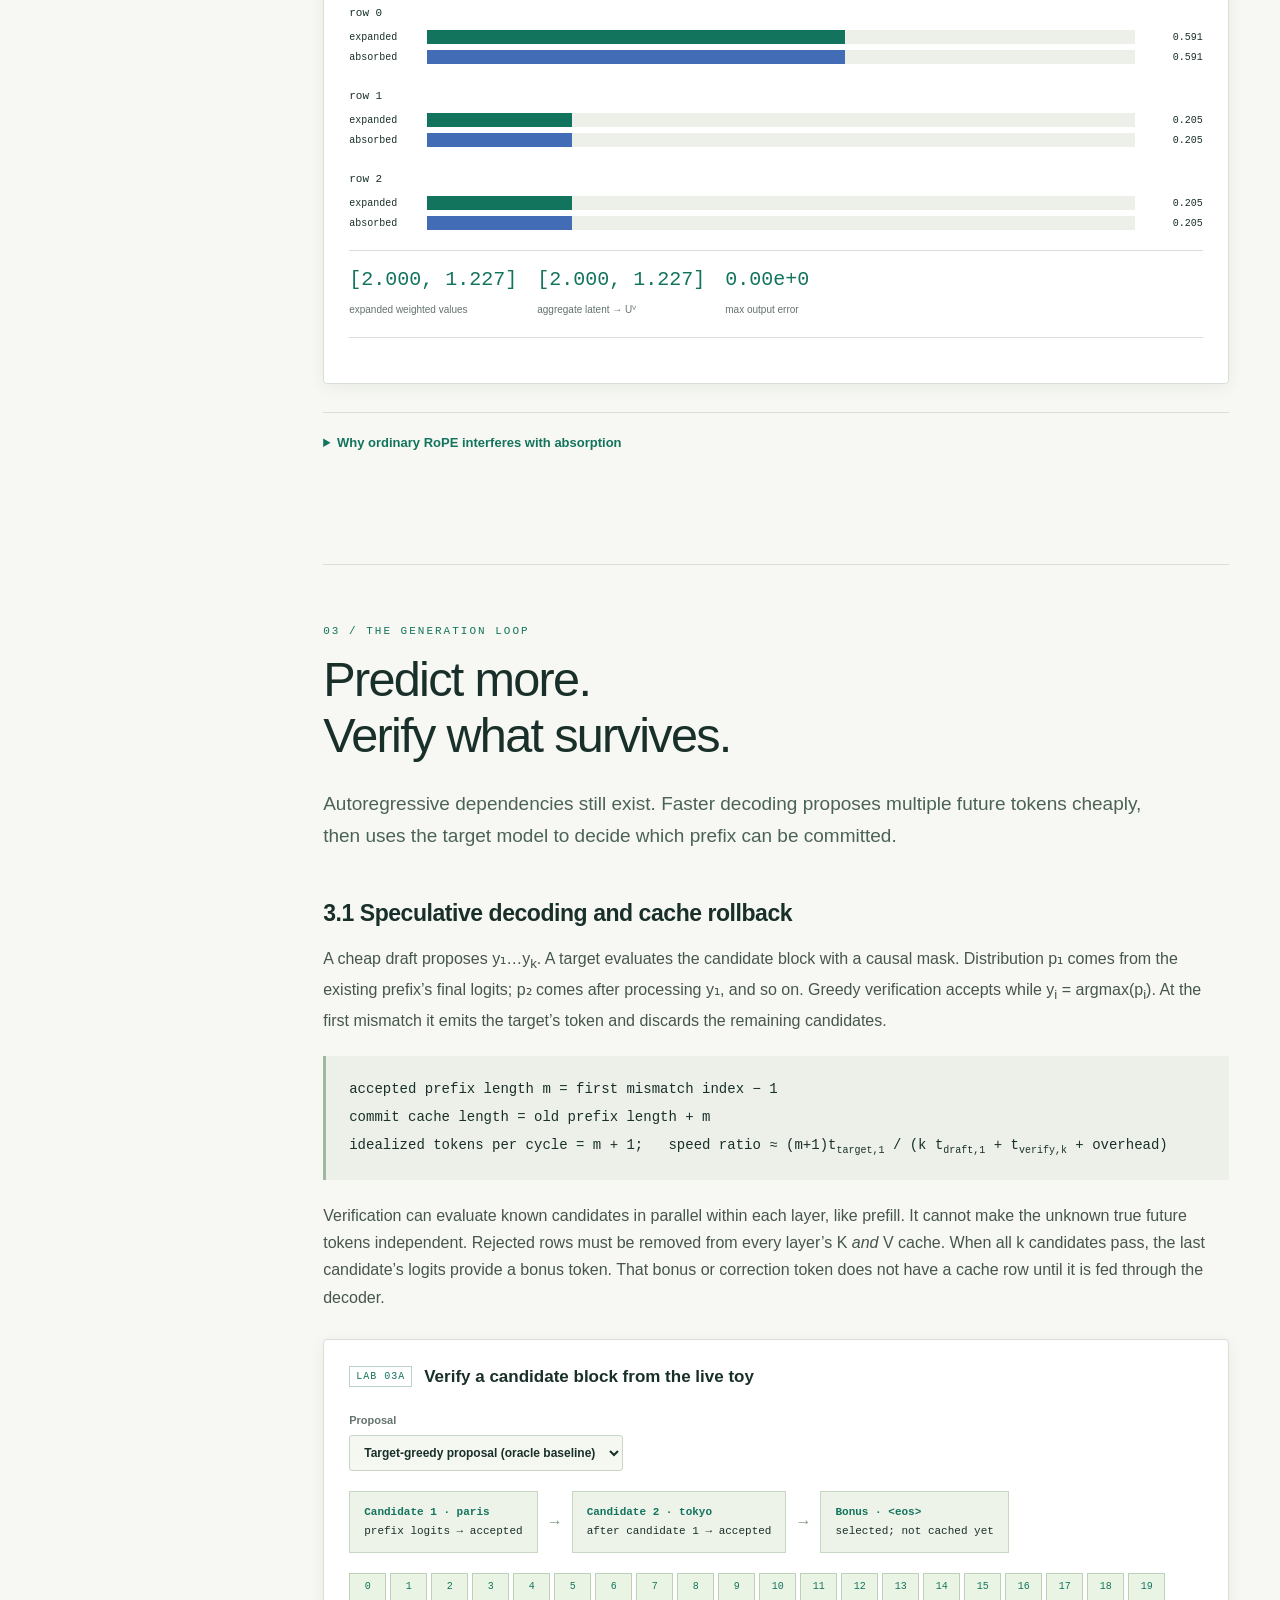
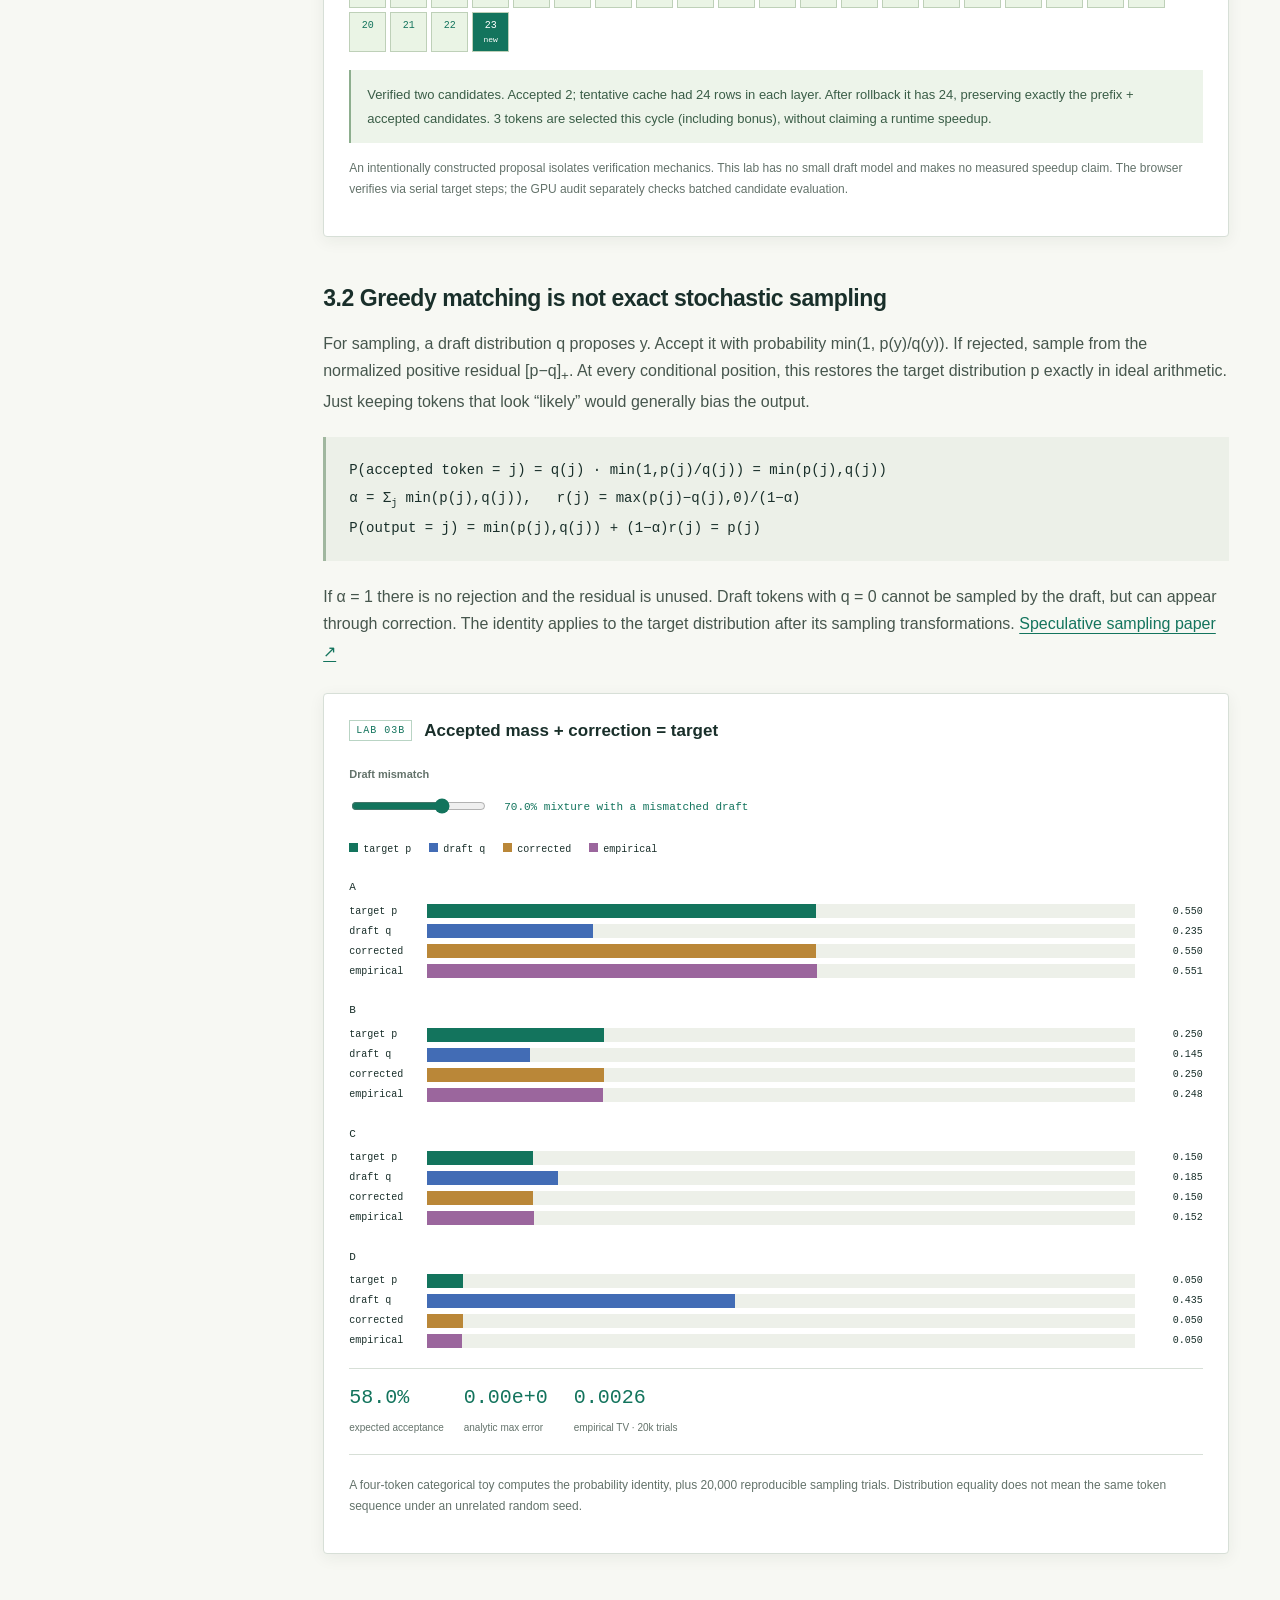
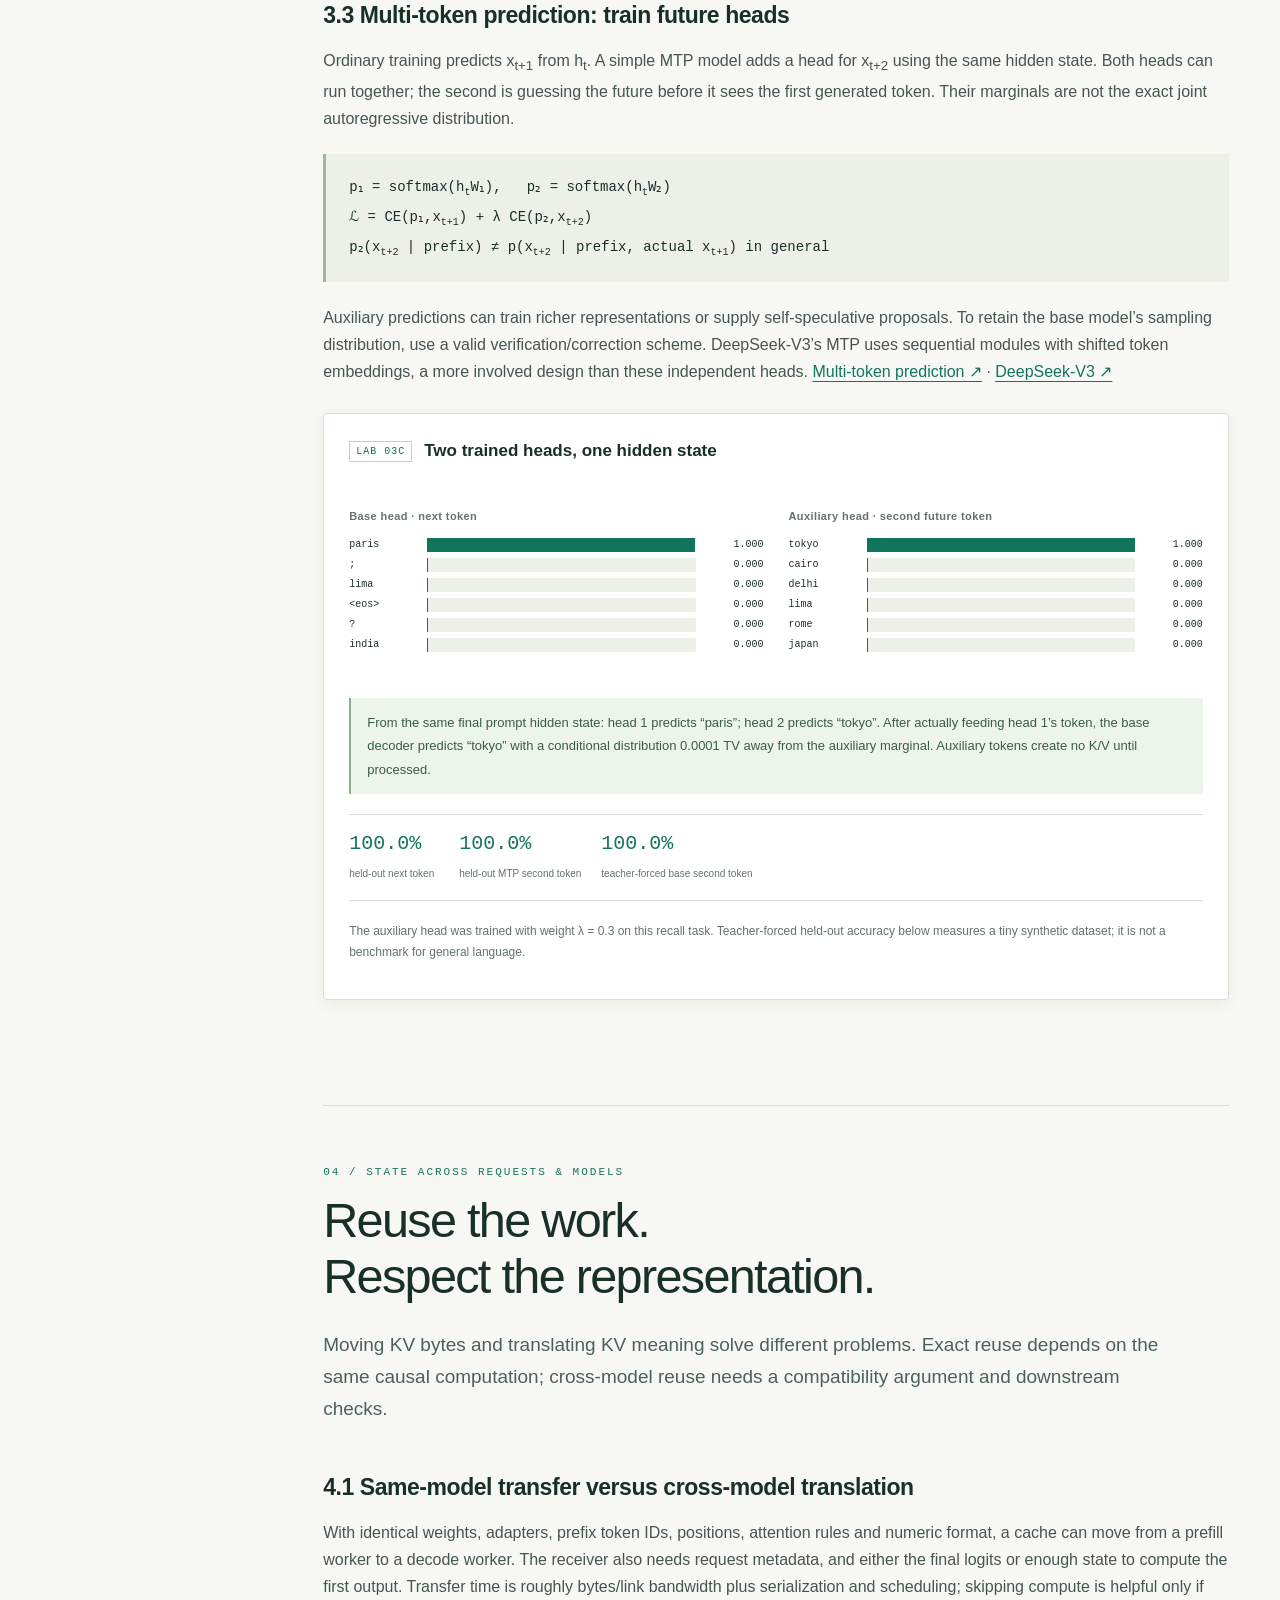
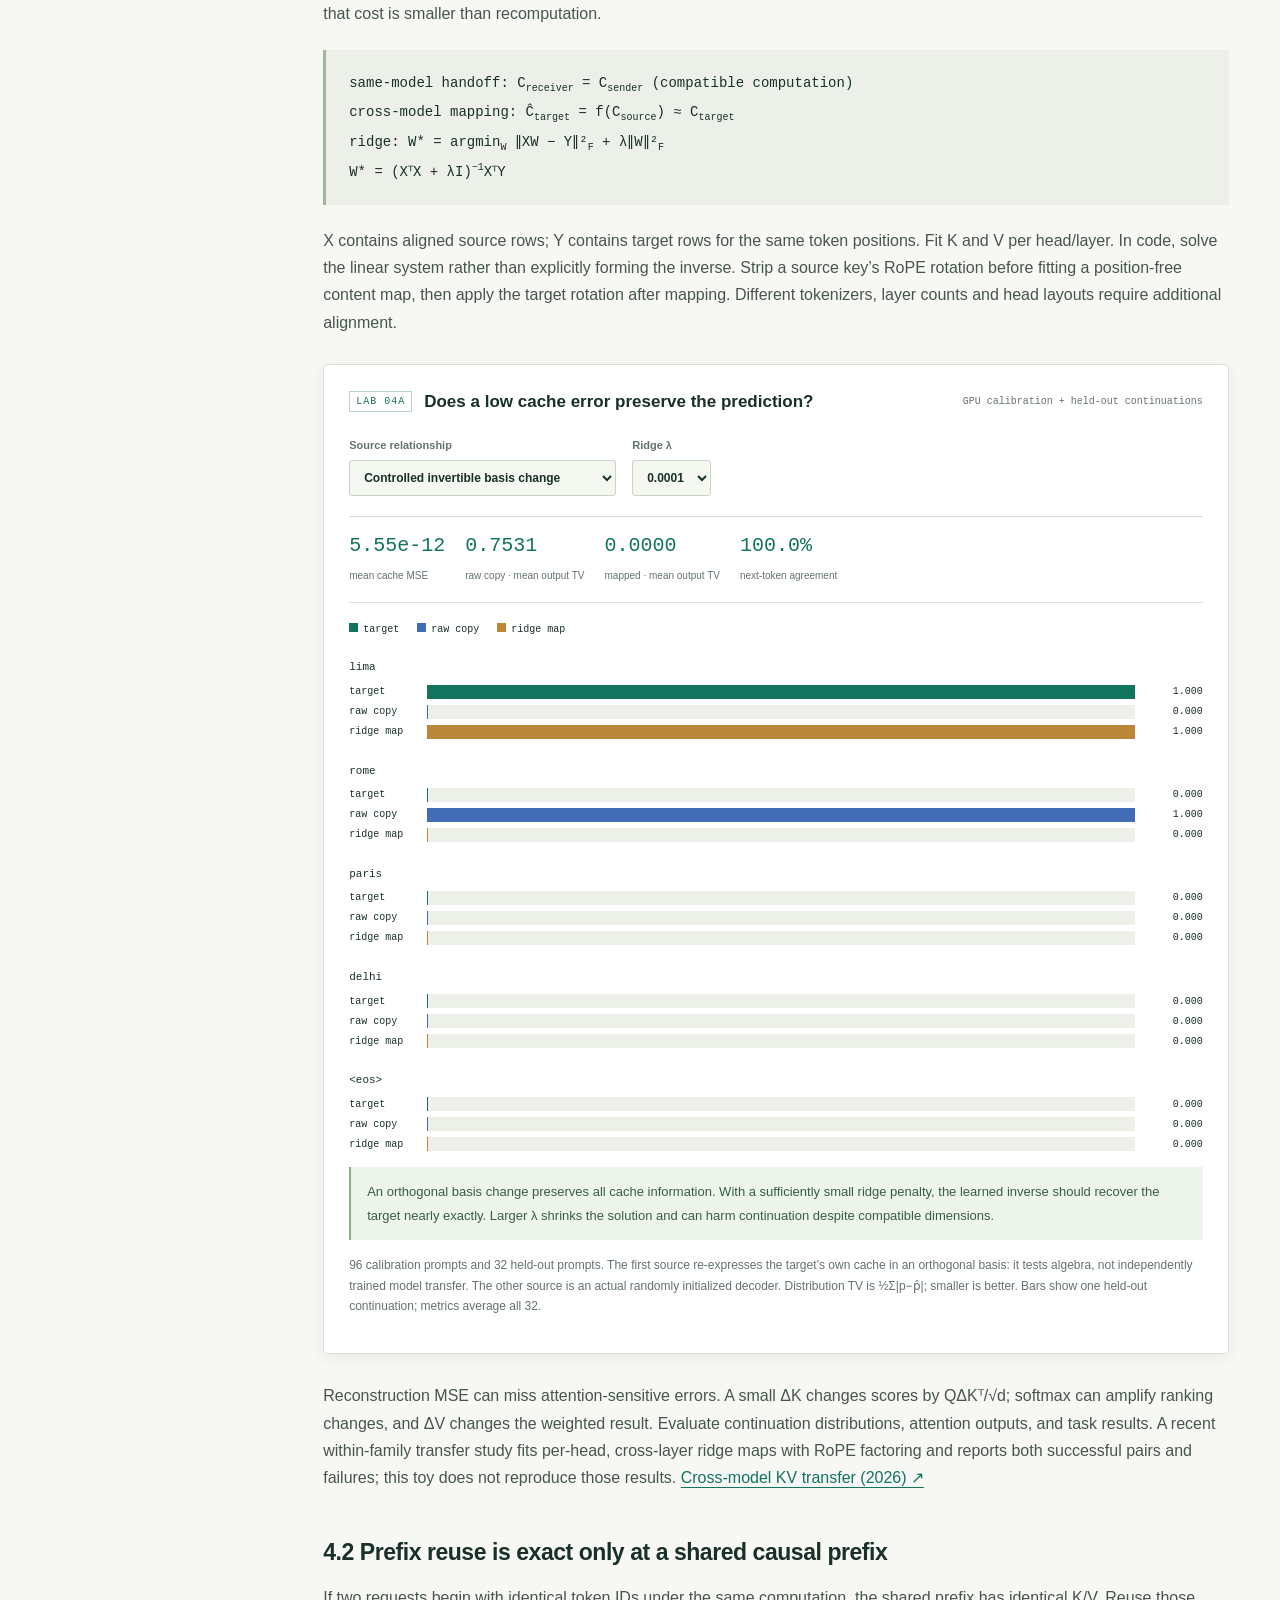
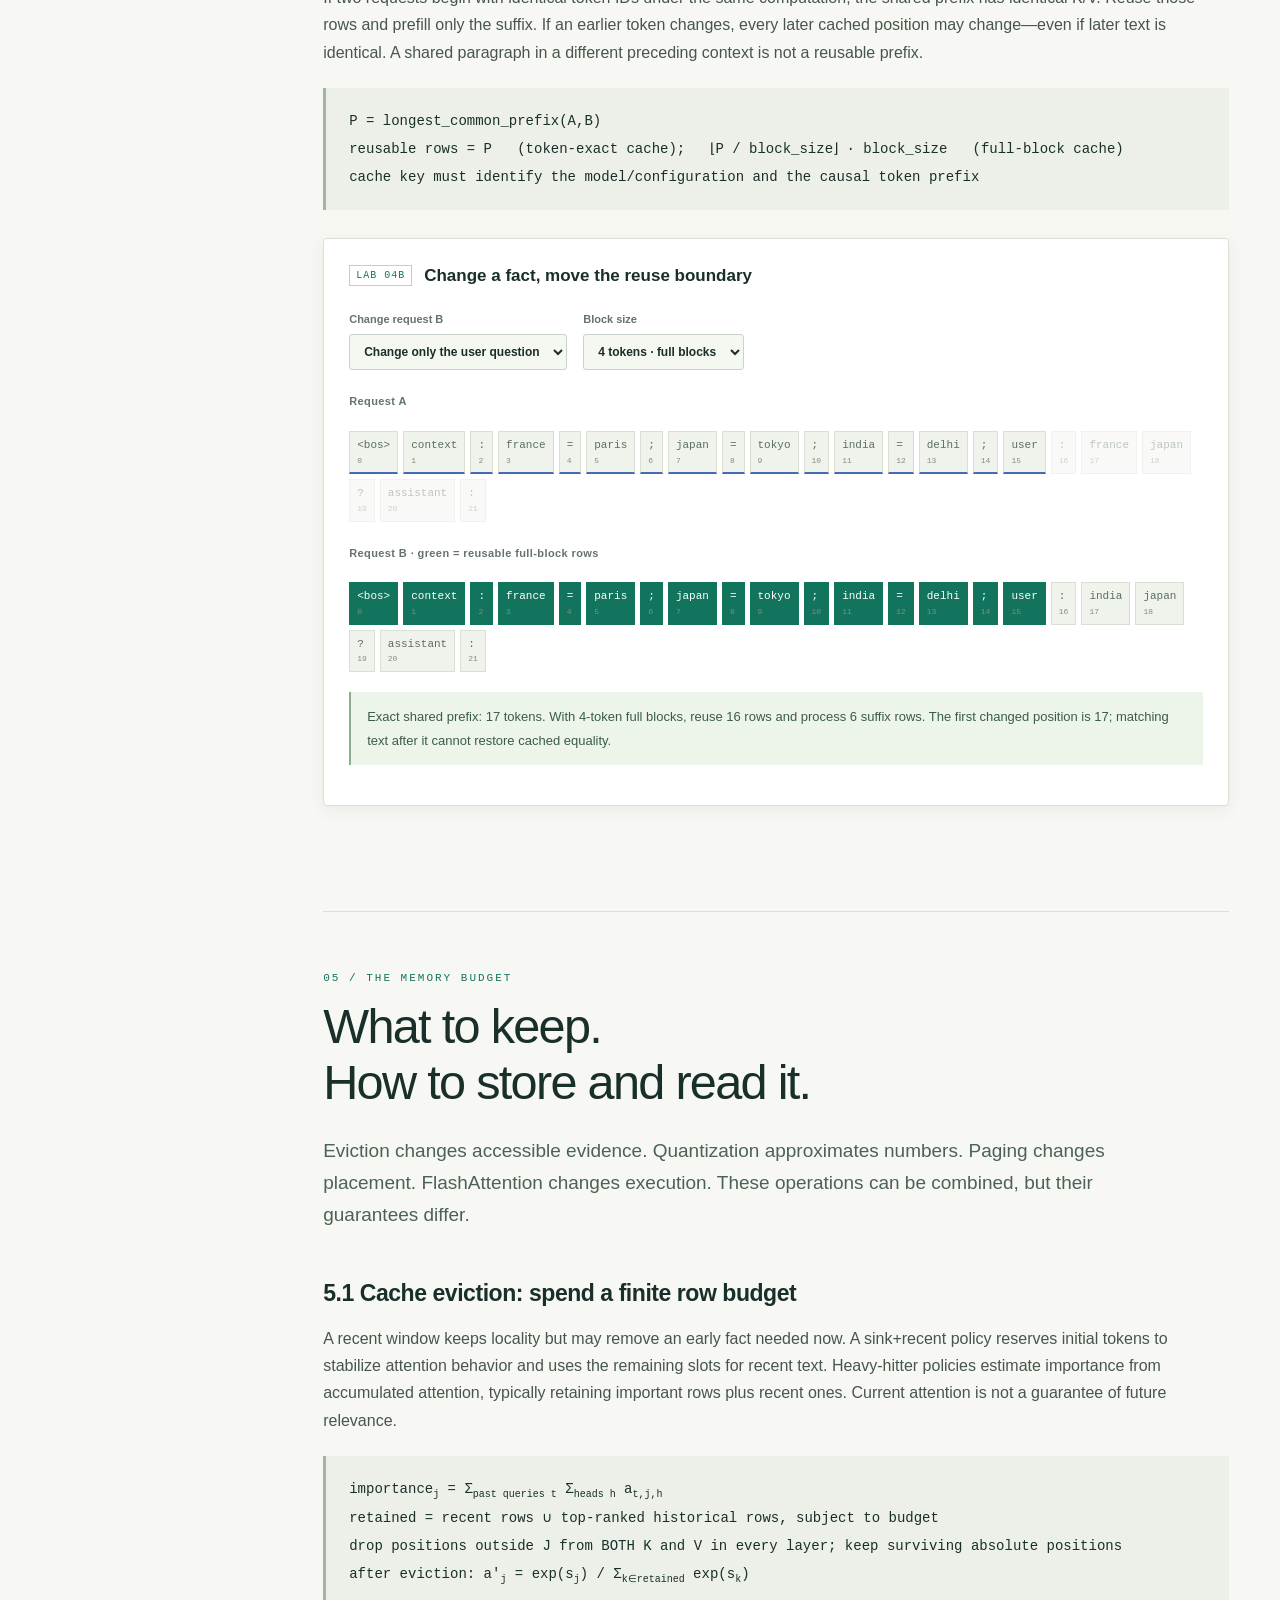
==== commit eb17130f: "Add interactive diffusion LM and NCM course chapter" ====
--- a/docs/index.html
+++ b/docs/index.html
@@ -2,15 +2,16 @@
 <html lang="en">
 <head>
 <meta charset="utf-8"><meta name="viewport" content="width=device-width,initial-scale=1">
-<meta name="description" content="A first-principles, interactive course on two-layer decoders, attention, prefill, KV architectures, speculative decoding, MTP, cache transfer, eviction and serving.">
+<meta name="description" content="A first-principles, interactive course on two-layer decoders, attention, prefill, KV architectures, speculative decoding, MTP, cache transfer, eviction, serving, diffusion language models and Next-Concept Modeling (NCM).">
 <meta name="theme-color" content="#162825"><title>KV Cache Playground · Inside the decoder</title>
-<link rel="stylesheet" href="course.css?v=3"><script type="module" src="course.js?v=4"></script>
+<link rel="stylesheet" href="course.css?v=4"><script type="module" src="course.js?v=5"></script>
+<link rel="stylesheet" href="parallel.css?v=1">
 </head>
 <body id="top">
 <header class="mast"><a class="brand" href="#top"><span class="mark">KV</span> CACHE PLAYGROUND</a><span class="mast-caption">AN INTERACTIVE TECHNICAL FIELD GUIDE</span><a href="https://github.com/ravisankarg/kv-cache-playground">Source ↗</a></header>
-<section class="hero"><div class="hero-inner"><div><p class="eyebrow">FROM FIRST PRINCIPLES TO SYSTEMS</p><h1>Inside the decoder.<br><em>Beyond the cache.</em></h1><p class="hero-description">Follow a question through a two-layer decoder. Then change how it stores, predicts, transfers, and forgets. Equations you can inspect. Experiments you can change.</p><a class="button" href="#foundations">Start with one next token ↓</a></div><div class="hero-diagram"><span class="diagram-caption">ONE QUESTION. TWO LAYERS. ONE DISTRIBUTION.</span><div class="diagram-input"><span>context</span><span>user question</span></div><div class="diagram-layer"><b>01</b><span>Q · K · V → attention → MLP</span><i>KV₁</i></div><div class="diagram-layer"><b>02</b><span>Q · K · V → attention → MLP</span><i>KV₂</i></div><div class="diagram-output"><span>vocabulary logits</span><span>softmax</span><b>next token</b></div><small>The prediction is fed back through both layers.</small></div></div><div class="hero-proof" id="model-proof">Loading the checked-in decoder weights…</div></section>
+<section class="hero"><div class="hero-inner"><div><p class="eyebrow">FROM FIRST PRINCIPLES TO SYSTEMS</p><h1>Inside the decoder.<br><em>Beyond the cache.</em></h1><p class="hero-description">Follow a question through a two-layer decoder. Then change how it stores, predicts, transfers, and forgets. Explore diffusion and coarse-to-fine generation. Equations you can inspect. Experiments you can change.</p><a class="button" href="#foundations">Start with one next token ↓</a></div><div class="hero-diagram"><span class="diagram-caption">ONE QUESTION. TWO LAYERS. ONE DISTRIBUTION.</span><div class="diagram-input"><span>context</span><span>user question</span></div><div class="diagram-layer"><b>01</b><span>Q · K · V → attention → MLP</span><i>KV₁</i></div><div class="diagram-layer"><b>02</b><span>Q · K · V → attention → MLP</span><i>KV₂</i></div><div class="diagram-output"><span>vocabulary logits</span><span>softmax</span><b>next token</b></div><small>The prediction is fed back through both layers.</small></div></div><div class="hero-proof" id="model-proof">Loading the checked-in decoder weights…</div></section>
 <div class="layout">
-<aside class="contents"><p class="eyebrow">THE LEARNING PATH</p><nav aria-label="Chapters"><a href="#foundations"><b>01</b> The decoder</a><a class="sub" href="#attention">Attention, numerically</a><a class="sub" href="#overflow">Prefill & context limits</a><a href="#architectures"><b>02</b> KV architectures</a><a class="sub" href="#latent">MLA & matrix absorption</a><a href="#decoding"><b>03</b> Faster decoding</a><a class="sub" href="#sampling">Exact speculative sampling</a><a class="sub" href="#mtp">Multi-token prediction</a><a href="#transfer"><b>04</b> State reuse & transfer</a><a class="sub" href="#prefix">Prefix reuse</a><a href="#memory"><b>05</b> Memory & serving</a><a class="sub" href="#eviction">Cache eviction</a><a class="sub" href="#quantization">Quantization</a><a class="sub" href="#paging">Paging & FlashAttention</a><a href="#frontier"><b>↗</b> Further directions</a><a href="#sources"><b>↗</b> Papers & evidence</a></nav><a class="archive-link" href="trace.html">Original GPU trace ↗</a></aside>
+<aside class="contents"><p class="eyebrow">THE LEARNING PATH</p><nav aria-label="Chapters"><a href="#foundations"><b>01</b> The decoder</a><a class="sub" href="#attention">Attention, numerically</a><a class="sub" href="#overflow">Prefill & context limits</a><a href="#architectures"><b>02</b> KV architectures</a><a class="sub" href="#latent">MLA & matrix absorption</a><a href="#decoding"><b>03</b> Faster decoding</a><a class="sub" href="#sampling">Exact speculative sampling</a><a class="sub" href="#mtp">Multi-token prediction</a><a href="#transfer"><b>04</b> State reuse & transfer</a><a class="sub" href="#prefix">Prefix reuse</a><a href="#memory"><b>05</b> Memory & serving</a><a class="sub" href="#eviction">Cache eviction</a><a class="sub" href="#quantization">Quantization</a><a class="sub" href="#paging">Paging & FlashAttention</a><a href="#parallel"><b>06</b> Parallel generation</a><a class="sub" href="#diffusion">Diffusion language models</a><a class="sub" href="#ncm">Next-Concept Modeling</a><a class="sub" href="#parallel-cache">KV reuse beyond causal</a><a href="#frontier"><b>07</b> Further directions</a><a href="#sources"><b>↗</b> Papers & evidence</a></nav><a class="archive-link" href="trace.html">Original GPU trace ↗</a></aside>
 <main>
 <div class="reading-note"><strong>How to use this guide</strong><p>Read the mechanism, follow the equation, then change one lab control. The first decoder is trained on a tiny synthetic lookup task. Architecture traces use untrained GPU tensors. Other labs identify exactly which operation they implement. All browser computation runs locally.</p></div>
 <section class="chapter" id="foundations"><div class="chapter-label">01 / THE FOUNDATIONS</div><h2>How context becomes<br>the next token.</h2><p class="lead">A decoder takes a sequence of token IDs and returns a probability distribution over the next ID. A user question and retrieved context become parts of that same sequence, separated by the prompt format.</p>
@@ -29,8 +30,59 @@
 <article id="quantization"><h3>5.2 Quantize the cache, then measure attention error</h3><p>Map a floating-point vector into b-bit integer levels and retain enough metadata to reconstruct an approximation. A smaller cache reads fewer payload bytes but incurs dequantization, scales, and possible accuracy loss. Key error affects the matching distribution; value error affects the retrieved vector.</p><div class="equation">s = (max(x) − min(x))/(2<sup>b</sup>−1), &nbsp; q = round((x − min(x))/s)<br>x̂ = min(x) + s q; &nbsp; Δscore = q<sub>query</sub> · (k̂ − k)/√d<br>payload bits = N · b; &nbsp; actual storage = payload + scale/offset metadata + alignment</div><p>This is per-vector affine scalar quantization. KIVI motivates different grouping for keys and values and keeps a high-precision residual region; its full algorithm is not implemented here. <a href="https://arxiv.org/abs/2402.02750">KIVI ↗</a></p><div class="lab"><div class="lab-title"><span>LAB 05B</span><h4>Quantize actual selected-head K/V</h4></div><div class="controls"><label>Precision<select id="quant-bits"><option value="2">2 bits</option><option value="4" selected>4 bits</option><option value="8">8 bits</option></select></label><label>Approximate<select id="quant-part"><option value="both">K and V</option><option value="k">K only</option><option value="v">V only</option></select></label></div><p class="hint">Uses the final prompt position, layer 2, head 1 from Lab 01A. The query stays exact. Groups are 8-dimensional per-head vectors; two FP32 metadata values per quantized vector are counted, which is expensive for this deliberately tiny group.</p><div id="quant-bars"></div><div id="quant-metrics" class="result-strip"></div><div id="quant-values" class="numeric-equation"></div></div></article>
 <article id="paging"><h3>5.3 PagedAttention: logical order, physical blocks</h3><p>Allocate fixed-size KV blocks as a sequence grows. A block table maps its logical token blocks to physical memory. Attention follows that mapping in logical order, so fragmentation does not alter the math. Share immutable prefix blocks across requests; copy a shared partially filled block before extending it (copy-on-write).</p><div class="equation">logical_block(t) = ⌊t/B⌋, &nbsp; offset(t) = t mod B<br>physical_row(t) = block_table[logical_block(t)] · B + offset(t)<br>allocated slots = ⌈T/B⌉B; &nbsp; unused tail slots = ⌈T/B⌉B − T</div><div class="lab"><div class="lab-title"><span>LAB 05C</span><h4>Follow a block table</h4></div><div class="controls"><label>Tokens<input id="page-tokens" type="range" min="1" max="24" value="13"></label><label>Block size<select id="page-block"><option value="2">2</option><option value="4" selected>4</option><option value="8">8</option></select></label></div><div id="page-map"></div><p id="page-result" class="observation"></p><p class="hint">Address-allocation simulator, not a GPU serving kernel. It shows one request and fragmentation; Lab 04B shows prefix sharing eligibility. Paging does not itself evict tokens, quantize values, or reduce dense attention work. <a href="https://arxiv.org/abs/2309.06180">PagedAttention ↗</a></p></div></article>
 <article><h3>5.4 FlashAttention: exact attention without a full score matrix</h3><p>Process K/V in tiles and update a running maximum m, normalization sum ℓ, and unnormalized weighted output o. When a new tile has a larger maximum, rescale the previous partial result. The final o/ℓ equals dense softmax attention up to floating-point rounding, without storing all scores in GPU high-bandwidth memory.</p><div class="equation">m′ = max(m, max(s<sub>tile</sub>)); &nbsp; β = exp(m−m′)<br>ℓ′ = βℓ + Σ exp(s<sub>tile</sub>−m′)<br>o′ = βo + Σ exp(s<sub>tile</sub>−m′)v<sub>tile</sub>; &nbsp; result = o′/ℓ′</div><div class="lab"><div class="lab-title"><span>LAB 05D</span><h4>Watch the online softmax accumulate</h4></div><div class="controls"><label>Tile size<select id="flash-block"><option value="2">2 rows</option><option value="4" selected>4 rows</option><option value="8">8 rows</option></select></label></div><div class="table-scroll"><table id="flash-table"></table></div><div id="flash-result" class="result-strip"></div><p class="hint">Computed on real toy K/V from the final prompt head. This lab implements the recurrence in JavaScript; it does not measure the speed or memory of a FlashAttention GPU kernel. <a href="https://arxiv.org/abs/2205.14135">FlashAttention ↗</a></p></div></article></section>
-<section class="chapter" id="frontier"><div class="chapter-label">06 / KEEP GOING</div><h2>The next questions<br>to investigate.</h2><p class="lead">Use these as extensions of mechanisms already tested above. Each adds an extra assumption or a different tradeoff.</p><div class="frontier-grid"><article><h3>Rotation-based quantization</h3><p>For orthogonal R, (qR)·(kR) = q·k. Rotation can spread outlier energy before low-bit quantization; approximation error appears when coordinates are rounded. TurboQuant combines more than this identity, including distinct compression/estimation machinery. The lab below isolates rotation plus rounding.</p><div class="equation">x′ = xR; &nbsp; x̂ = quantize(x′)Rᵀ</div><a href="https://arxiv.org/abs/2504.19874">TurboQuant (2025) ↗</a></article><article><h3>Cross-layer cache sharing</h3><p>Some architectures learn to reuse KV across layers rather than storing independent rows for every block. If only S layers produce KV, storage can scale like 2TGd<sub>h</sub>bS rather than 2TGd<sub>h</sub>bL. Existing layer caches cannot simply be identified with each other; the model must support the sharing scheme.</p><a href="https://arxiv.org/abs/2405.12981">Cross-layer attention ↗</a></article><article><h3>Sparse retrieval of cache rows</h3><p>A selection mechanism chooses a subset J<sub>t</sub> before expensive attention: o = Σ<sub>j∈Jₜ</sub> softmax<sub>Jₜ</sub>(s)<sub>j</sub>v<sub>j</sub>. Selection can reduce reads while preserving unselected rows in storage, unlike eviction. Missing relevant rows changes the answer; the indexer’s own cost matters.</p><a href="https://github.com/deepseek-ai/DeepSeek-V3.2-Exp">DeepSeek sparse attention implementation ↗</a></article><article><h3>Chunked prefill and scheduling</h3><p>Split a long prompt into chunks to interleave prefill and decode requests. With the same causal mask, positions and exact cached state, final logits should agree with unchunked prefill. Chunking changes scheduling and peak temporary memory, not the number of prompt KV rows.</p><a href="https://arxiv.org/abs/2403.02310">Sarathi-Serve ↗</a></article></div><div class="lab"><div class="lab-title"><span>LAB 06A</span><h4>A rotation redistributes an outlier</h4><span class="badge">Orthogonal 4D toy · not TurboQuant</span></div><div class="controls"><label>Bits<select id="rotation-bits"><option value="2">2</option><option value="3">3</option><option value="4">4</option></select></label></div><div id="rotation-data" class="numeric-equation"></div><div id="rotation-bars"></div><p id="rotation-result" class="observation"></p><p class="hint">One selected outlier vector is insufficient evidence of a general advantage. A rotation can improve or worsen a particular finite-dimensional quantization case; the preservation identity is exact before rounding.</p></div></section>
-<section class="chapter" id="sources"><div class="chapter-label">THE EVIDENCE & THE LIMITS</div><h2>Reproduce the mechanics.</h2><div id="audit-data"></div><p>The course decoder has 23 tokens, two layers, width 32, four heads of width 8, a width-64 gated MLP, and a 32-token runtime cap. Training uses the fixed three-key order shown in the presets, with a disjoint split of value assignments reserved for evaluation. Training sequences fit inside that cap; no claim is made for extrapolation, general conversation, production latency, or pretrained-model transfer. The model weights are stored as FP32 values; JavaScript evaluates them in double precision. The architecture trace remains the original untrained CUDA experiment.</p><div class="code">python experiments/build_course.py --steps 8000<br>python kv_cache_demo.py --variant all<br>node tests/numerical.mjs</div><p>Both Python generators require CUDA-enabled PyTorch and fail when no GPU is available. Browser labs need only the checked-in assets. See the <a href="https://github.com/ravisankarg/kv-cache-playground">repository</a> for equations, exact seeds, validation and the lab-to-implementation map.</p><details><summary>Primary source index</summary><ol class="source-list"><li><a href="https://arxiv.org/abs/1706.03762">Attention Is All You Need</a> — attention, causal masking and decoder blocks.</li><li><a href="https://arxiv.org/abs/2104.09864">RoFormer</a> — rotary position embeddings.</li><li><a href="https://arxiv.org/abs/1911.02150">Fast Transformer Decoding</a> — multi-query attention.</li><li><a href="https://arxiv.org/abs/2305.13245">GQA</a> — grouped query attention and uptraining.</li><li><a href="https://arxiv.org/abs/2405.04434">DeepSeek-V2</a> — latent KV and decoupled RoPE.</li><li><a href="https://proceedings.mlr.press/v202/leviathan23a.html">Fast Inference via Speculative Decoding</a> — exact sampling correction.</li><li><a href="https://arxiv.org/abs/2404.19737">Better & Faster LLMs via Multi-token Prediction</a> — future-token heads.</li><li><a href="https://arxiv.org/abs/2412.19437">DeepSeek-V3</a> — sequential MTP modules.</li><li><a href="https://arxiv.org/abs/2608.03893">Cross-Model KV Cache Transfer in LLM Families</a> — ridge maps and RoPE factoring.</li><li><a href="https://arxiv.org/abs/2306.14048">H₂O</a> / <a href="https://arxiv.org/abs/2309.17453">StreamingLLM</a> — retention policies.</li><li><a href="https://arxiv.org/abs/2402.02750">KIVI</a> — asymmetric KV quantization.</li><li><a href="https://arxiv.org/abs/2309.06180">PagedAttention</a> — KV block management.</li><li><a href="https://arxiv.org/abs/2205.14135">FlashAttention</a> — IO-aware exact attention.</li><li><a href="https://arxiv.org/abs/2504.19874">TurboQuant</a> — online vector quantization.</li><li><a href="https://arxiv.org/abs/2405.12981">Reducing Transformer KV Cache Size with Cross-Layer Attention</a>.</li><li><a href="https://arxiv.org/abs/2403.02310">Sarathi-Serve</a> — chunked prefill scheduling.</li></ol></details><p class="updated">Course expanded October 2026 · Sources are linked beside the claims they support.</p></section>
+<section class="chapter" id="parallel"><div class="chapter-label">06 / PARALLEL GENERATION</div>
+<h2>What if the next step<br>isn’t the next token?</h2>
+<p class="lead">Autoregressive models extend a prefix. Masked diffusion fills a sequence of blanks. Next-Concept Modeling builds a hierarchy of discrete codes. Change the unit of prediction, and both the generation schedule and the reusable state change.</p>
+<div class="parallel-overview"><a href="#diffusion"><span>DIFFUSION LM</span><b>Fill the blanks</b><small>Same sequence length · successive denoising rounds</small></a><a href="#ncm"><span>NEXT-CONCEPT MODELING</span><b>Build the hierarchy</b><small>Short coarse levels → longer fine levels → text</small></a><a href="#parallel-cache"><span>THE KV CONNECTION</span><b>Check what changed</b><small>Same token does not guarantee the same hidden state</small></a></div>
+<article id="generation-work"><h3>6.1 Three schedules, three kinds of work</h3>
+<p>A forward pass can predict one token, many masked positions, or a level of codes. Counting calls alone hides the size of each call. This calculator counts sequence positions and attention query–key pairs in a deliberately simple, unconditional setup: N outputs, S full-sequence diffusion rounds, and K hierarchy levels of lengths n₁ … nₖ = N.</p>
+<div class="equation">AR: N calls; N new positions; Σ<sub>t=1…N</sub> t attention pairs<br>Diffusion: S calls; SN positions; SN² attention pairs<br>Hierarchy: K calls; Σ<sub>k</sub> n<sub>k</sub> positions; Σ<sub>k</sub> n<sub>k</sub>² within-level attention pairs</div>
+<div class="lab"><div class="lab-title"><span>LAB 06A</span><h4>Calls are not milliseconds</h4><span class="badge">Analytical work model · not a benchmark</span></div>
+<div class="controls"><label>Output length N<select id="parallel-length"><option>16</option><option selected>32</option><option>64</option><option>128</option></select></label><label>Diffusion rounds S<select id="parallel-rounds"><option>2</option><option>4</option><option selected>8</option><option>16</option><option>32</option><option>64</option></select></label><label>Hierarchy growth<select id="parallel-growth"><option value="2">Double each level</option><option value="4">Quadruple each level</option></select></label></div>
+<div id="parallel-schedules"></div><div id="parallel-work" class="table-scroll"></div><p id="parallel-work-result" class="observation" aria-live="polite"></p>
+<p class="hint">AR starts from a single start position and keeps an exact causal cache; no prompt prefill is counted. Diffusion recomputes every position. NCM uses within-level attention here; its final tokenizer decoder is additional work, excluded from these generator counts. Heads, layers, widths, MLPs, conditioning, resampling, memory traffic and hardware are also excluded. No speedup or quality score follows from these counts.</p></div>
+<p>NCM’s unconditional transformer attends within the current level; earlier levels enter through a resized cumulative reconstruction. The paper’s block-diagonal mask is therefore different from appending all old code positions to a causal cache. <a href="https://www.alphaxiv.org/abs/2610.next-concept-modeling-parallel-generation.pdf">NCM paper, Figure 4 and Appendix F.2.1 ↗</a></p>
+</article>
+<article id="diffusion"><h3>6.2 Diffusion language models: learn to undo corruption</h3>
+<p>In masked diffusion, training replaces tokens with MASK at noise level t. A bidirectional transformer predicts the missing tokens. At inference, a fixed-length masked sequence is progressively unmasked. Here we use the masked formulation described by <a href="https://arxiv.org/html/2502.09992v3">LLaDA ↗</a>; other diffusion formulations and samplers differ.</p>
+<div class="equation">q(x<sub>t,i</sub> | x<sub>0,i</sub>) = (1 − t) δ<sub>x₀,ᵢ</sub> + t δ<sub>MASK</sub><br>L = E<sub>t,x₀,xₜ</sub> [ −(1/t) Σ<sub>i masked</sub> log p<sub>θ</sub>(x<sub>0,i</sub> | x<sub>t</sub>) ]</div>
+<p>The forward process supplies a supervised target: the original token. The reverse process estimates the missing-token distributions using visible context on both sides. Multiple proposals in one round share the same input; they cannot condition on decisions made simultaneously.</p>
+<div class="lab"><div class="lab-title"><span>LAB 06B</span><h4>Mask, predict, reveal</h4><span class="badge">Exact three-sentence distribution · no neural network</span></div>
+<p class="hint">Our entire toy language is these three sentences. Their probabilities sum to 1. The denoiser filters out incompatible sentences and renormalizes the remaining weights.</p>
+<div class="sentence-catalog"><p><b>40%</b> a <em>red circle</em> rests on the white table</p><p><b>35%</b> a <em>blue square</em> rests on the white table</p><p><b>25%</b> a <em>green square</em> rests on the white table</p></div>
+<h5>Training direction · known text → masks</h5><div class="controls"><label>Training sentence<select id="diff-example"><option value="0">Red circle</option><option value="1">Blue square</option><option value="2">Green square</option></select></label><label>Noise t<input id="diff-noise" type="range" min="0" max="1" step="0.05" value="0.75"></label><output id="diff-noise-label"></output></div><div id="diff-corrupted" class="tokens"></div><p id="diff-loss" class="numeric-equation"></p>
+<p class="hint">Fixed random thresholds make the masks reproducible as you move t. The count need not equal exactly 8t. The displayed weighted loss is one corruption’s contribution, not the expected training loss.</p>
+<h5>Generation direction · masks → tokens</h5><div class="controls"><label>Denoising rounds<select id="diff-rounds"><option value="1">1 round · 8 tokens at once</option><option value="2">2 rounds · 4 tokens at once</option><option value="4">4 rounds · 2 tokens at once</option><option value="8" selected>8 rounds · 1 token at a time</option></select></label><button id="diff-play" type="button">Play</button><button id="diff-next" type="button">Next round →</button><button id="diff-reset" type="button" class="secondary">Reset</button><label>Inspect round<input id="diff-step" type="range" min="0" max="8" value="0"></label><output id="diff-step-label"></output></div>
+<div id="diff-tokens" class="tokens"></div><div id="diff-metrics" class="result-strip"></div><div id="diff-proposals" class="table-scroll"></div><p id="diff-result" class="observation" aria-live="polite"></p>
+<p class="hint">Policy: rank masked positions by their highest token probability; commit the round’s quota using greedy choices. Ties use position order. Already committed tokens stay fixed. This illustrates a confidence-based unmasking schedule, not exact joint sampling or a full LLaDA implementation.</p>
+<details><summary>Try one round, then eight: why does “red square” appear?</summary><p>With everything masked, P(red) = 0.40 while P(square) = 0.35 + 0.25 = 0.60. Independent greedy choices combine them into an impossible pair in this toy language. After revealing “square” first, P(blue | square) = 0.35 / 0.60 ≈ 0.583, and P(red | square) = 0. That later conditional yields a supported sentence. More rounds allow new conditioning; this example does not imply that eight rounds guarantee quality in a real model.</p></details></div>
+</article>
+<article id="ncm"><h3>6.3 NCM: predict finer representations</h3>
+<p><a href="https://hazyresearch.stanford.edu/blog/2026-10-12-ncm">Hazy Research’s October 12, 2026 article ↗</a> introduces Next-Concept Modeling. Stage 1 trains a multiscale tokenizer. Stage 2 freezes it and trains a transformer to predict each code level from earlier reconstructions. Codes within a level are predicted in parallel; levels are sequential. A tokenizer decoder turns the completed representation into text.</p>
+<div class="flow"><div class="flow-node"><b>1 · Learn a representation</b>text → encoder → residual codes → decoder</div><span class="flow-arrow">→</span><div class="flow-node"><b>2 · Learn a generator</b>earlier reconstruction → next code level</div></div>
+<p>“Concept” refers to information carried by the hierarchy, not an assigned English label. Nested dropout trains useful partial reconstructions. Corrupting conditioning codes helps the generator tolerate earlier mistakes. The final words can change as detail is added. <a href="https://hazyresearch.stanford.edu/blog/2026-10-12-ncm">Method overview ↗</a></p>
+<div class="equation">r<sub>k,j</sub> = nearest code in level k’s codebook to Down<sub>k</sub>(z − ẑ<sup>(k−1)</sup>)<sub>j</sub><br>ẑ<sup>(k)</sup> = ẑ<sup>(k−1)</sup> + Up<sub>k</sub>(codebook<sub>k</sub>[r<sub>k</sub>])<br>p(r₁:ₖ) = Π<sub>k</sub> Π<sub>j</sub> p(r<sub>k,j</sub> | ẑ<sup>(k−1)</sup>)</div>
+<p>Residual quantization encodes what previous levels missed. The <a href="https://www.alphaxiv.org/abs/2610.next-concept-modeling-parallel-generation.pdf">paper’s Equations 4–8 ↗</a> define the hierarchy and factorization. The following original scalar example uses average pooling, repeated upsampling and hand-set codebooks so every operation is inspectable.</p>
+<div class="lab"><div class="lab-title"><span>LAB 06C</span><h4>One code, then two, four, eight</h4><span class="badge">Residual VQ arithmetic · not a trained NCM generator</span></div>
+<p class="hint">We encode a known eight-number target, then reveal its stored code levels. These numbers stand in for encoder features, not word IDs. No text encoder, learned generator or text decoder runs in this lab.</p>
+<div class="controls"><label>Target signal<select id="ncm-signal"><option value="rising">Low region → high region</option><option value="falling">High region → low region</option></select></label><button id="ncm-play" type="button">Play</button><button id="ncm-next" type="button">Next level →</button><button id="ncm-reset" type="button" class="secondary">Reset</button><label>Levels revealed<input id="ncm-level" type="range" min="0" max="4" value="1"></label><output id="ncm-level-label"></output></div>
+<div id="ncm-hierarchy" class="code-hierarchy"></div><div class="signal-legend"><span>● Target</span><span>● Reconstruction</span></div><div id="ncm-plot"></div><div id="ncm-metrics" class="result-strip"></div><div id="ncm-values" class="table-scroll"></div><p id="ncm-arithmetic" class="numeric-equation"></p>
+<details><summary>Change a code and trace its reach</summary><p>Choose a stored code and replace its codebook entry. Later codes stay fixed to isolate this contribution; a trained generator could instead predict different later codes.</p><div class="controls"><label>Edit level<select id="ncm-edit-level"><option value="-1">No edit</option><option value="0">Level 1 · one code</option><option value="1">Level 2 · two codes</option><option value="2">Level 3 · four codes</option><option value="3">Level 4 · eight codes</option></select></label><label>Code position<select id="ncm-edit-position" disabled><option value="0">1</option></select></label><label>Replacement entry<select id="ncm-edit-code" disabled><option value="0">—</option></select></label></div><p id="ncm-edit-result" class="observation" aria-live="polite"></p></details>
+<p class="hint">MSE is numeric reconstruction error, not text quality. The 1 → 2 → 4 → 8 schedule is a teaching choice, not a reported NCM configuration. Revealing stored target codes demonstrates the representation; sampling unknown codes is a separate learned task.</p></div>
+<details><summary>What did the research measure?</summary><p>The authors report 21× faster generation on LM1B, 10× on OpenWebText and 31× on XSum versus their strongest diffusion baselines, at better or comparable task metrics, on an NVIDIA H100 SXM 80GB. These are task-specific research results, not browser measurements or universal speedups over autoregressive models. <a href="https://hazyresearch.stanford.edu/blog/2026-10-12-ncm">Evaluation and timing context ↗</a></p></details>
+</article>
+<article id="parallel-cache"><h3>6.4 When does a cached K/V row remain valid?</h3>
+<p>A cached row can be reused exactly when all inputs that determine it stay unchanged. In causal attention, a future token cannot affect an earlier hidden state. With bidirectional attention, filling one blank can change the hidden states of other positions, even if their token IDs stay fixed. Later-layer K/V then change too.</p>
+<div class="equation">Toy layer 1: q = k = 0 ⇒ uniform attention; v<sub>i</sub> = x<sub>i</sub><br>h<sub>i</sub> = x<sub>i</sub> + mean<sub>j allowed for i</sub>(x<sub>j</sub>); &nbsp; K<sup>(2)</sup><sub>i</sub> = V<sup>(2)</sup><sub>i</sub> = h<sub>i</sub></div>
+<div class="lab"><div class="lab-title"><span>LAB 06D</span><h4>Same token. Different layer-2 state.</h4><span class="badge">Exact scalar attention · two-layer dependency test</span></div>
+<div class="controls"><label>Attention mask<select id="dependency-mask"><option value="bidirectional">Bidirectional · all positions visible</option><option value="causal">Causal · only prefix visible</option></select></label><label>Changed input position<input id="dependency-position" type="range" min="0" max="7" value="6"></label><output id="dependency-label"></output><label>Input change Δ<input id="dependency-delta" type="range" min="-4" max="4" step="1" value="4"></label></div>
+<div id="dependency-table" class="table-scroll"></div><p id="dependency-result" class="observation" aria-live="polite"></p>
+<p class="hint">Inspect position 2 while changing position 6. With bidirectional attention its token stays 3, but its layer-2 K/V changes. In this toy the first-layer value at an unchanged position stays valid; the dependency spreads through attention into the next layer. Norms, MLPs and learned weights are omitted to isolate that dependency.</p></div>
+<p>Diffusion caching is therefore architecture- and algorithm-dependent. <a href="https://arxiv.org/html/2505.22618v1">Fast-dLLM ↗</a> explores approximate block-wise reuse and refreshes. NCM’s cumulative representation is another kind of state: it is not the causal token cache from Chapter 1. A static conditional encoder may offer reuse, but each changing hierarchy input still needs its own computation.</p>
+</article></section>
+
+<section class="chapter" id="frontier"><div class="chapter-label">07 / KEEP GOING</div><h2>The next questions<br>to investigate.</h2><p class="lead">Use these as extensions of mechanisms already tested above. Each adds an extra assumption or a different tradeoff.</p><div class="frontier-grid"><article><h3>Rotation-based quantization</h3><p>For orthogonal R, (qR)·(kR) = q·k. Rotation can spread outlier energy before low-bit quantization; approximation error appears when coordinates are rounded. TurboQuant combines more than this identity, including distinct compression/estimation machinery. The lab below isolates rotation plus rounding.</p><div class="equation">x′ = xR; &nbsp; x̂ = quantize(x′)Rᵀ</div><a href="https://arxiv.org/abs/2504.19874">TurboQuant (2025) ↗</a></article><article><h3>Cross-layer cache sharing</h3><p>Some architectures learn to reuse KV across layers rather than storing independent rows for every block. If only S layers produce KV, storage can scale like 2TGd<sub>h</sub>bS rather than 2TGd<sub>h</sub>bL. Existing layer caches cannot simply be identified with each other; the model must support the sharing scheme.</p><a href="https://arxiv.org/abs/2405.12981">Cross-layer attention ↗</a></article><article><h3>Sparse retrieval of cache rows</h3><p>A selection mechanism chooses a subset J<sub>t</sub> before expensive attention: o = Σ<sub>j∈Jₜ</sub> softmax<sub>Jₜ</sub>(s)<sub>j</sub>v<sub>j</sub>. Selection can reduce reads while preserving unselected rows in storage, unlike eviction. Missing relevant rows changes the answer; the indexer’s own cost matters.</p><a href="https://github.com/deepseek-ai/DeepSeek-V3.2-Exp">DeepSeek sparse attention implementation ↗</a></article><article><h3>Chunked prefill and scheduling</h3><p>Split a long prompt into chunks to interleave prefill and decode requests. With the same causal mask, positions and exact cached state, final logits should agree with unchunked prefill. Chunking changes scheduling and peak temporary memory, not the number of prompt KV rows.</p><a href="https://arxiv.org/abs/2403.02310">Sarathi-Serve ↗</a></article></div><div class="lab"><div class="lab-title"><span>LAB 07A</span><h4>A rotation redistributes an outlier</h4><span class="badge">Orthogonal 4D toy · not TurboQuant</span></div><div class="controls"><label>Bits<select id="rotation-bits"><option value="2">2</option><option value="3">3</option><option value="4">4</option></select></label></div><div id="rotation-data" class="numeric-equation"></div><div id="rotation-bars"></div><p id="rotation-result" class="observation"></p><p class="hint">One selected outlier vector is insufficient evidence of a general advantage. A rotation can improve or worsen a particular finite-dimensional quantization case; the preservation identity is exact before rounding.</p></div></section>
+<section class="chapter" id="sources"><div class="chapter-label">THE EVIDENCE & THE LIMITS</div><h2>Reproduce the mechanics.</h2><div id="audit-data"></div><p>The course decoder has 23 tokens, two layers, width 32, four heads of width 8, a width-64 gated MLP, and a 32-token runtime cap. Training uses the fixed three-key order shown in the presets, with a disjoint split of value assignments reserved for evaluation. Training sequences fit inside that cap; no claim is made for extrapolation, general conversation, production latency, or pretrained-model transfer. The model weights are stored as FP32 values; JavaScript evaluates them in double precision. The architecture trace remains the original untrained CUDA experiment.</p><div class="code">python experiments/build_course.py --steps 8000<br>python kv_cache_demo.py --variant all<br>node tests/numerical.mjs<br>node tests/parallel.mjs</div><p>Both Python generators require CUDA-enabled PyTorch and fail when no GPU is available. Browser labs need only the checked-in assets. See the <a href="https://github.com/ravisankarg/kv-cache-playground">repository</a> for equations, exact seeds, validation and the lab-to-implementation map.</p><details><summary>Primary source index</summary><ol class="source-list"><li><a href="https://arxiv.org/abs/1706.03762">Attention Is All You Need</a> — attention, causal masking and decoder blocks.</li><li><a href="https://arxiv.org/abs/2104.09864">RoFormer</a> — rotary position embeddings.</li><li><a href="https://arxiv.org/abs/1911.02150">Fast Transformer Decoding</a> — multi-query attention.</li><li><a href="https://arxiv.org/abs/2305.13245">GQA</a> — grouped query attention and uptraining.</li><li><a href="https://arxiv.org/abs/2405.04434">DeepSeek-V2</a> — latent KV and decoupled RoPE.</li><li><a href="https://proceedings.mlr.press/v202/leviathan23a.html">Fast Inference via Speculative Decoding</a> — exact sampling correction.</li><li><a href="https://arxiv.org/abs/2404.19737">Better & Faster LLMs via Multi-token Prediction</a> — future-token heads.</li><li><a href="https://arxiv.org/abs/2412.19437">DeepSeek-V3</a> — sequential MTP modules.</li><li><a href="https://arxiv.org/abs/2608.03893">Cross-Model KV Cache Transfer in LLM Families</a> — ridge maps and RoPE factoring.</li><li><a href="https://arxiv.org/abs/2306.14048">H₂O</a> / <a href="https://arxiv.org/abs/2309.17453">StreamingLLM</a> — retention policies.</li><li><a href="https://arxiv.org/abs/2402.02750">KIVI</a> — asymmetric KV quantization.</li><li><a href="https://arxiv.org/abs/2309.06180">PagedAttention</a> — KV block management.</li><li><a href="https://arxiv.org/abs/2205.14135">FlashAttention</a> — IO-aware exact attention.</li><li><a href="https://arxiv.org/abs/2504.19874">TurboQuant</a> — online vector quantization.</li><li><a href="https://arxiv.org/abs/2405.12981">Reducing Transformer KV Cache Size with Cross-Layer Attention</a>.</li><li><a href="https://arxiv.org/abs/2403.02310">Sarathi-Serve</a> — chunked prefill scheduling.</li><li><a href="https://arxiv.org/abs/2502.09992">LLaDA</a> — masked diffusion training and generation.</li><li><a href="https://hazyresearch.stanford.edu/blog/2026-10-12-ncm">NCM (October 12, 2026)</a> and <a href="https://www.alphaxiv.org/abs/2610.next-concept-modeling-parallel-generation.pdf">paper</a> — multiscale residual codes and levelwise generation.</li><li><a href="https://arxiv.org/abs/2505.22618">Fast-dLLM</a> — approximate diffusion KV reuse.</li></ol></details><p class="updated">Course expanded October 2026 · Sources are linked beside the claims they support.</p></section>
 <footer><span>KV Cache Playground</span><a href="#top">Back to the beginning ↑</a></footer>
 </main></div><div id="load-error" hidden role="alert"></div>
 </body></html>
--- a/docs/parallel.css
+++ b/docs/parallel.css
@@ -0,0 +1,3 @@
+/* Parallel generation extends the course's existing paper / green design. */
+.parallel-overview{display:grid;grid-template-columns:repeat(3,minmax(0,1fr));gap:12px;margin:30px 0 42px}.parallel-overview a{display:flex;flex-direction:column;gap:8px;padding:20px;border:1px solid var(--line);background:#edf3e9;text-decoration:none}.parallel-overview span{font:9px var(--mono);letter-spacing:1px;color:var(--muted)}.parallel-overview b{font-size:18px;font-weight:500}.parallel-overview small{font-size:12px;line-height:1.6;color:var(--muted)}.schedule-row{display:grid;grid-template-columns:140px minmax(0,1fr);gap:18px;align-items:center;margin:20px 0}.schedule-row b{font-size:12px}.schedule-row small{display:block;font:10px/1.8 var(--mono);color:var(--muted)}.schedule-steps{display:flex;flex-wrap:wrap;align-items:end;gap:4px}.schedule-step{min-width:24px;height:var(--extent);display:flex;align-items:center;justify-content:center;padding:2px 4px;font:10px var(--mono);border:1px solid #b4c5b2;background:#e7eee3;color:#32582f}.schedule-step.diffusion{background:#e8eef8;border-color:#b6c7e1;color:#426cb5}.schedule-step.ncm{background:#dbefdf;border-color:#9fcab0;color:#13745d}.schedule-more{font:10px var(--mono);padding:4px}.token.masked{border-style:dashed;background:#f0f2f5;color:#718197}.sentence-catalog{border-left:2px solid #bccab7;padding-left:17px;font:12px/1.7 var(--mono)}.sentence-catalog b{color:var(--green);margin-right:10px}.sentence-catalog em{font-style:normal;background:#e7eee3;padding:2px}.secondary{background:#e7eee3;color:var(--green);border:1px solid #c1d2bf}.secondary:hover{background:#d4e5d1}button:disabled{opacity:.45;cursor:default}.code-hierarchy{display:grid;gap:9px;margin:25px 0}.hierarchy-row{display:grid;grid-template-columns:95px minmax(0,1fr);gap:12px;align-items:center}.hierarchy-row>b{font:12px var(--mono)}.hierarchy-row>b small{display:block;font-size:10px;color:var(--muted);margin-top:5px}.hierarchy-codes{display:grid;gap:5px}.hierarchy-code{display:flex;flex-direction:column;align-items:center;justify-content:center;min-height:52px;border:1px solid #a8c4ae;background:#e7f1e4;color:var(--green);font:11px var(--mono)}.hierarchy-code small{font-size:10px;margin-top:7px}.unrevealed .hierarchy-code{background:#f3f5f0;color:#8b9689;border-style:dashed}.hierarchy-code.edited{border:2px solid #ab793b;background:#f9edda}.signal-legend{display:flex;gap:25px;font:11px var(--mono);color:var(--blue)}.signal-legend span+span{color:var(--green)}#ncm-plot svg{display:block;width:100%;max-height:240px;background:#fafbf8;margin-top:12px}#ncm-plot text{font:11px var(--mono);fill:var(--muted)}.state-changed{color:#985c1e;font-weight:700}.state-stable{color:var(--green)}#parallel-work-result,#diff-result,#dependency-result{min-height:65px}#diff-proposals table{white-space:normal}#diff-proposals td:last-child{min-width:150px}.contents{max-height:calc(100vh - 45px);overflow-y:auto}
+@media(max-width:800px){.parallel-overview{grid-template-columns:1fr;gap:8px}.parallel-overview a{padding:16px}.schedule-row{grid-template-columns:1fr;gap:7px}.hierarchy-row{grid-template-columns:64px minmax(0,1fr);gap:8px}.hierarchy-row>b{font-size:10px}.hierarchy-codes{gap:3px}.hierarchy-code{font-size:9px}.hierarchy-code small{font-size:8px}.contents{max-height:none}.sentence-catalog{font-size:11px}}
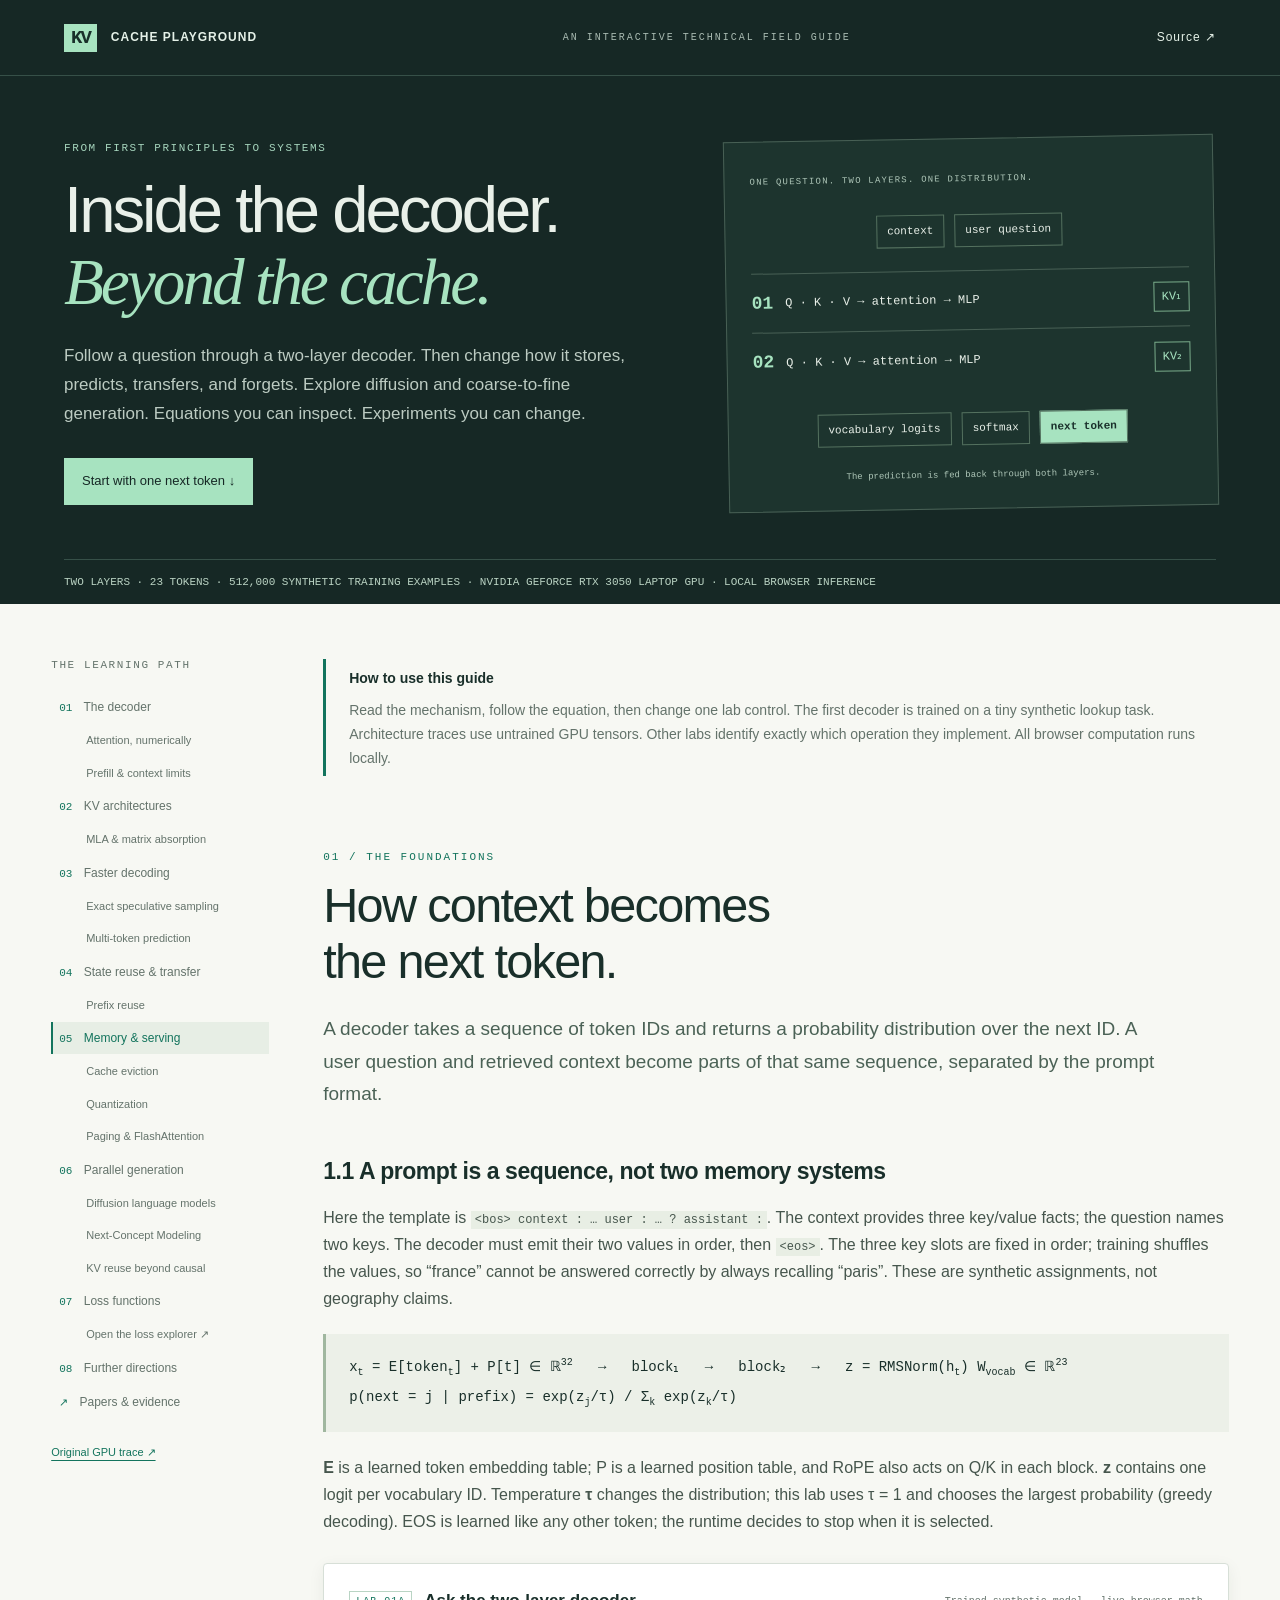
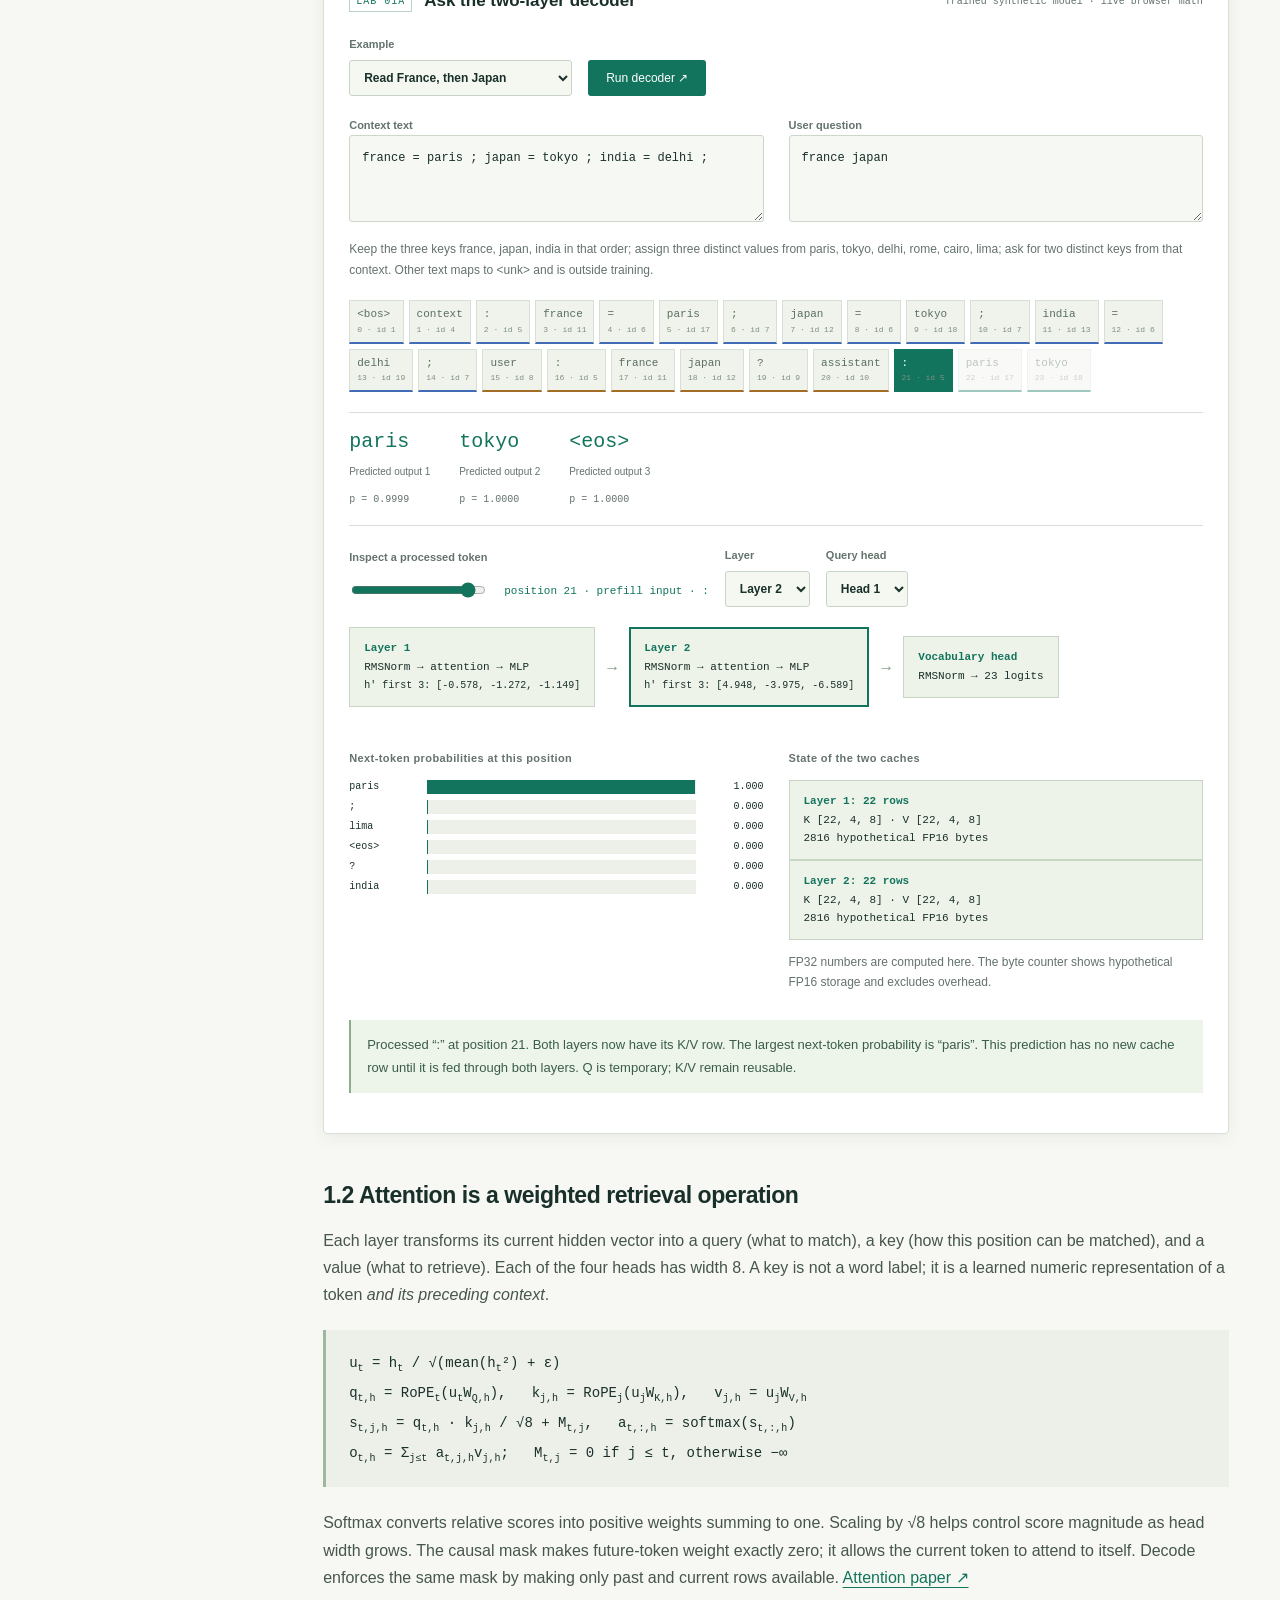
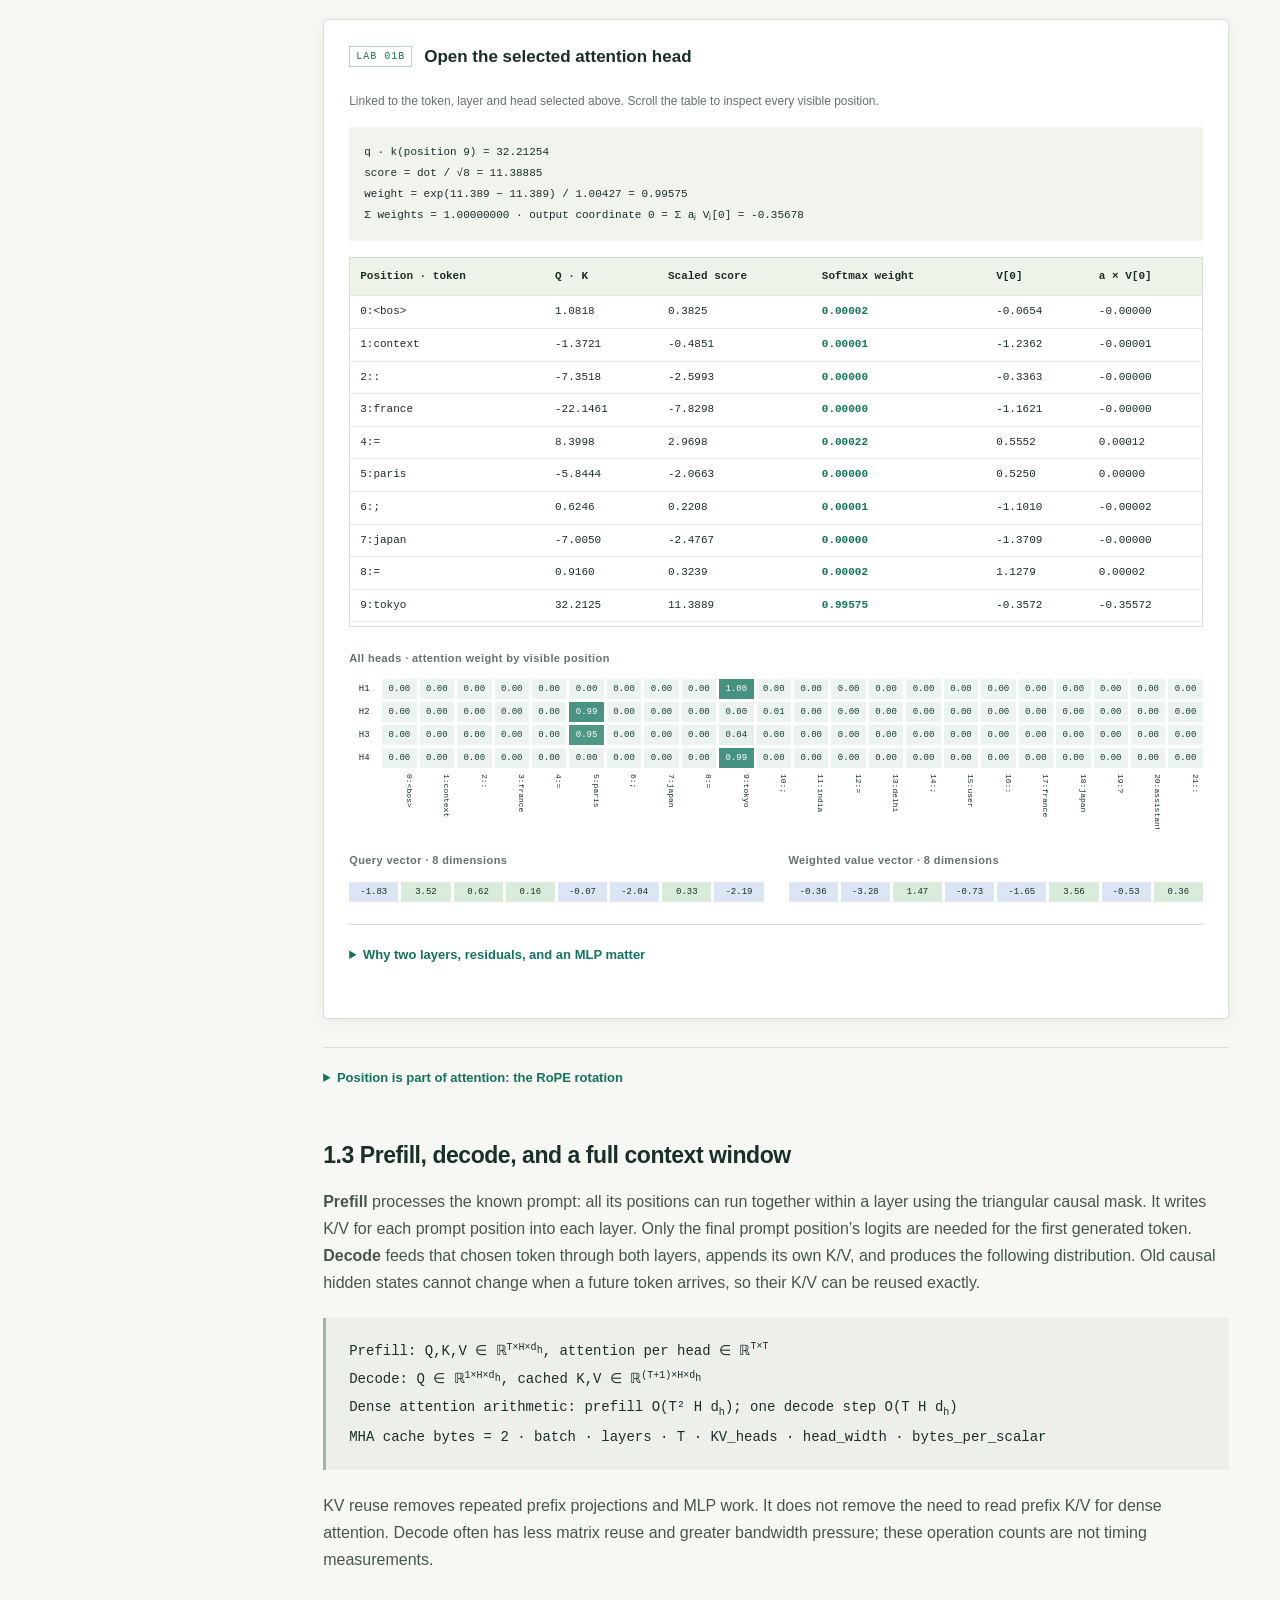
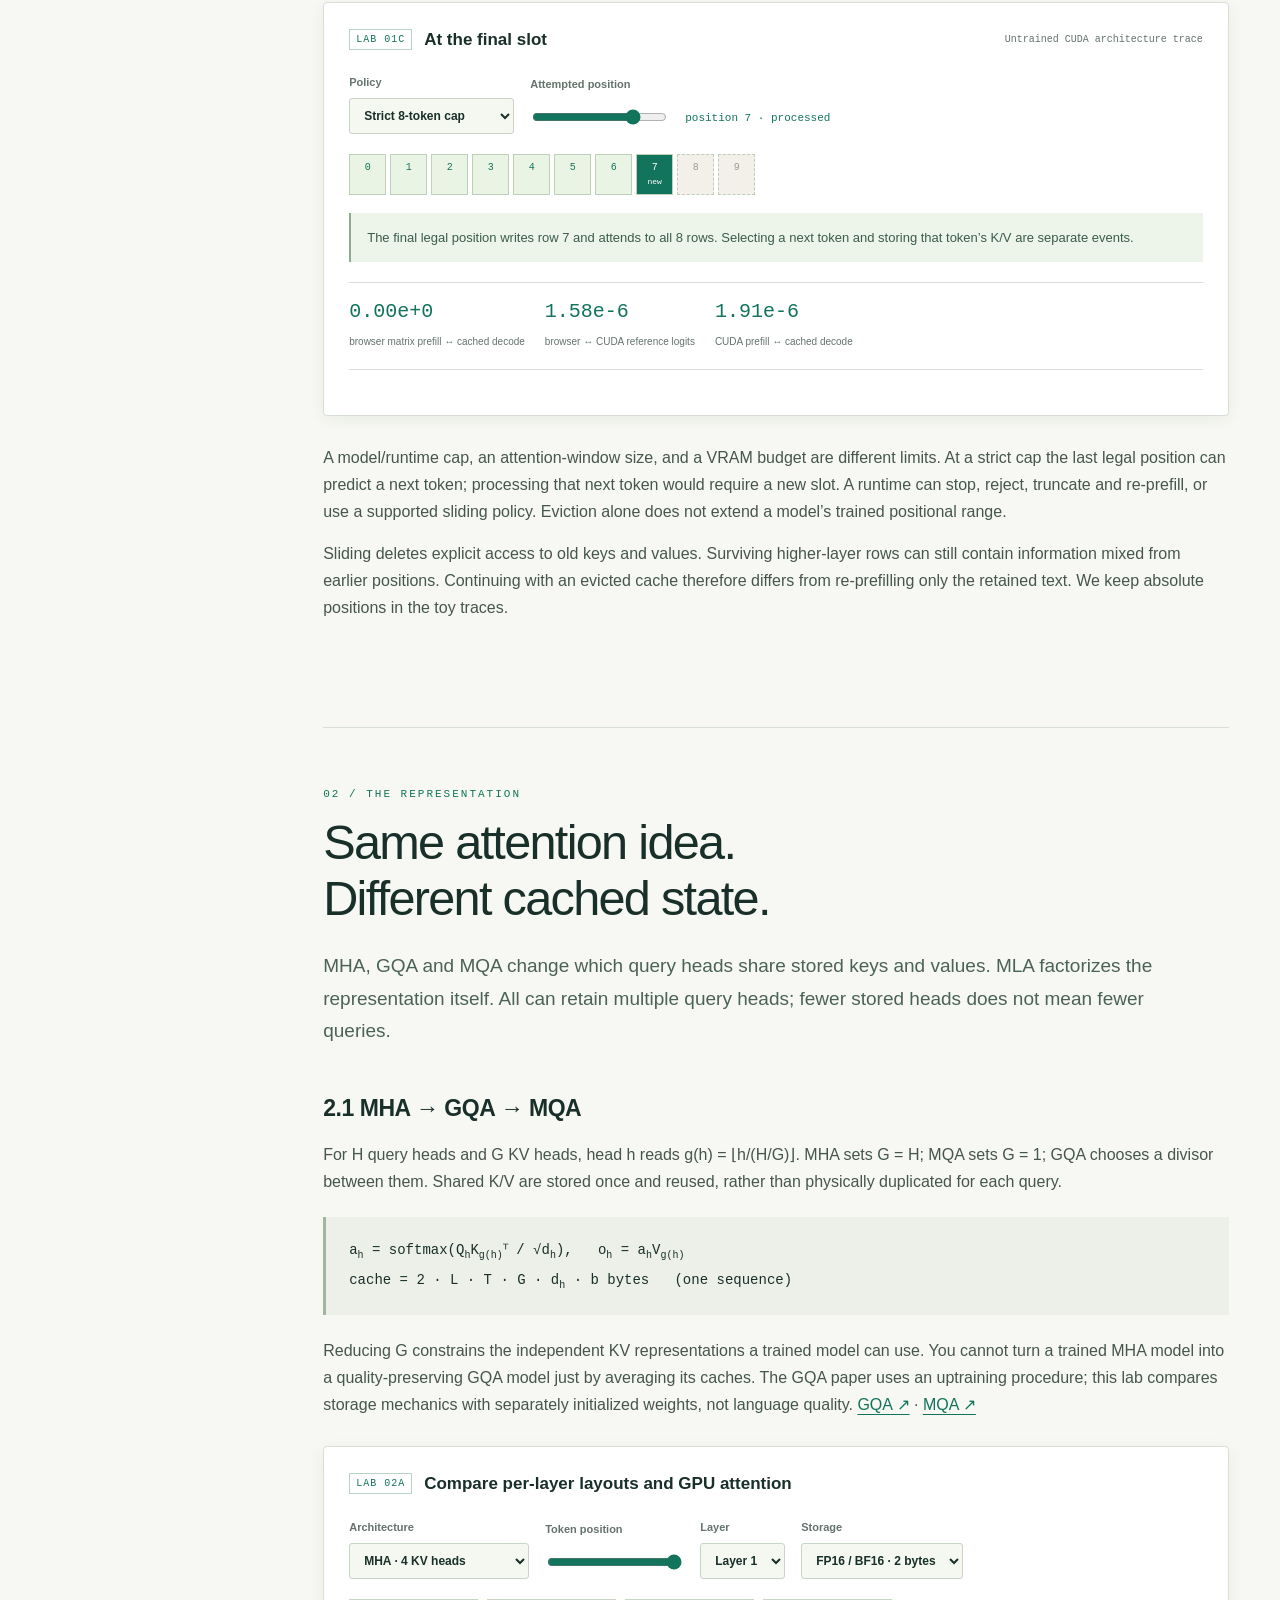
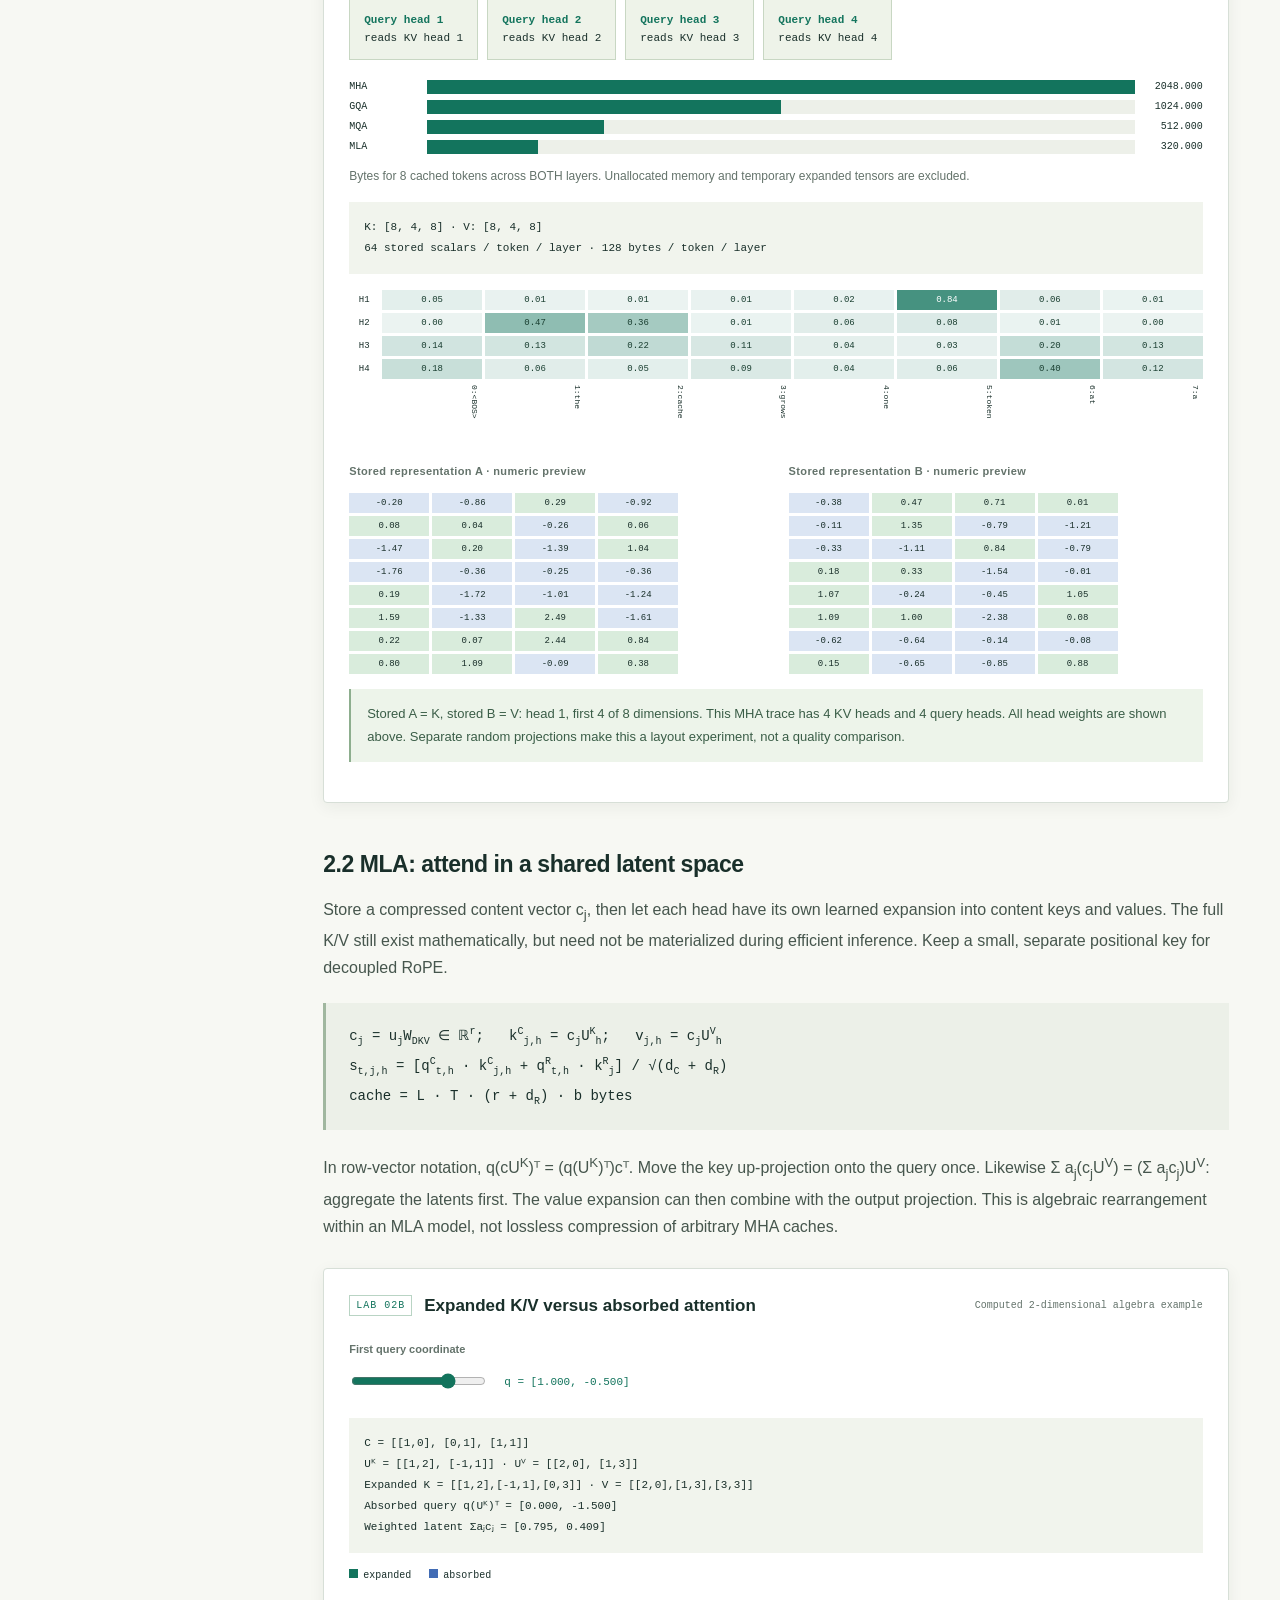
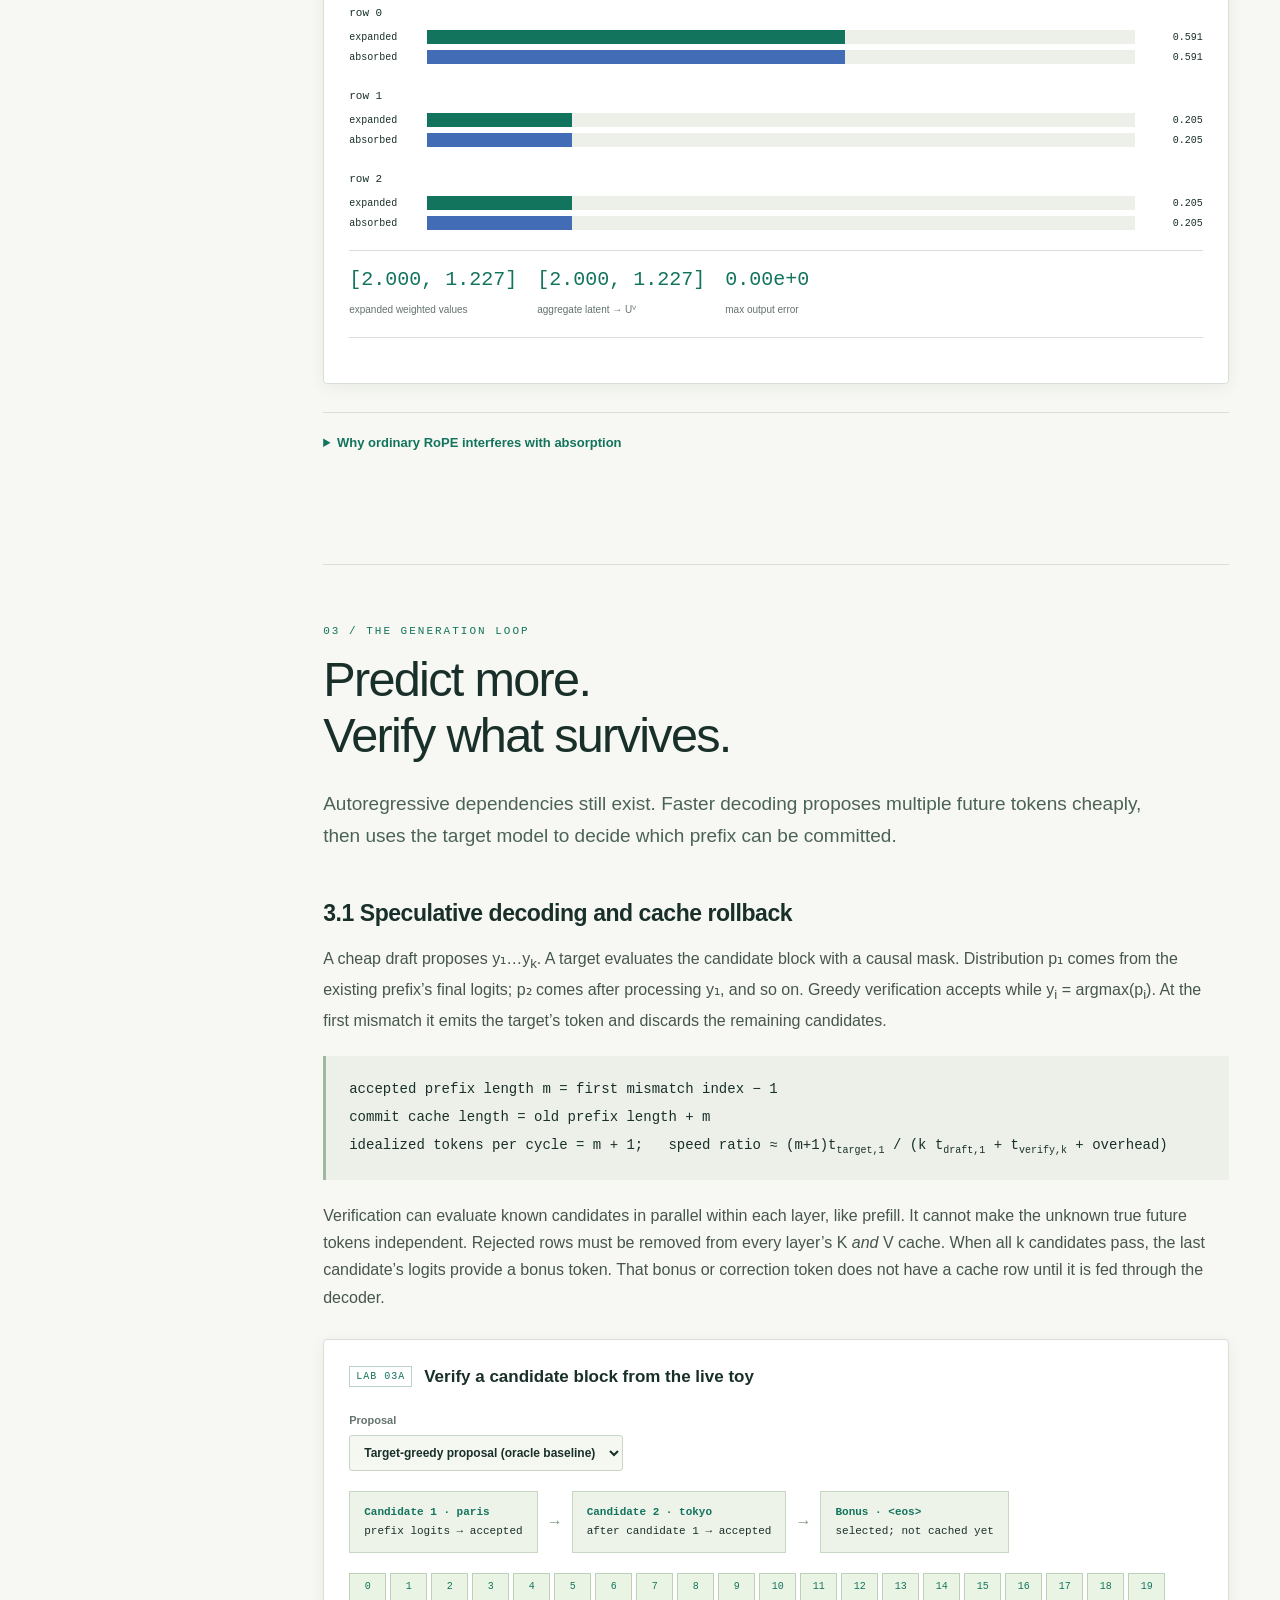
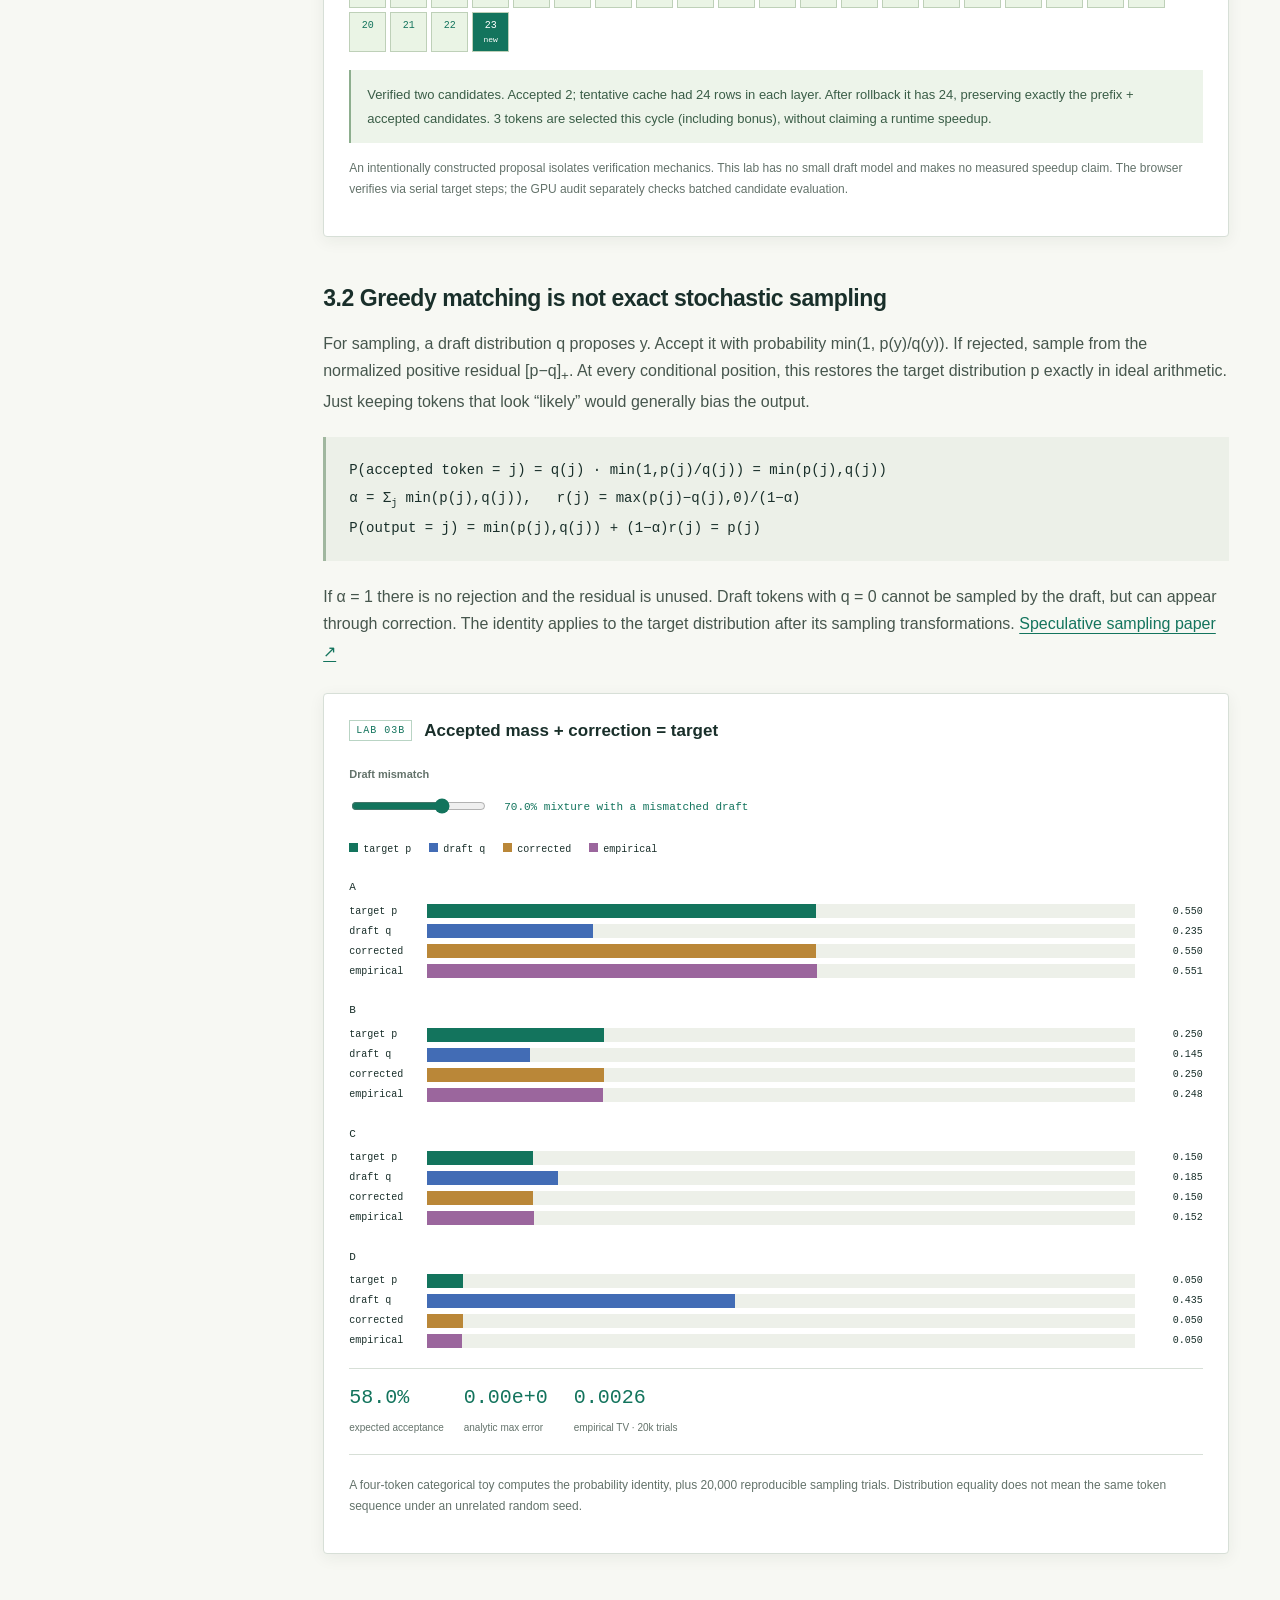
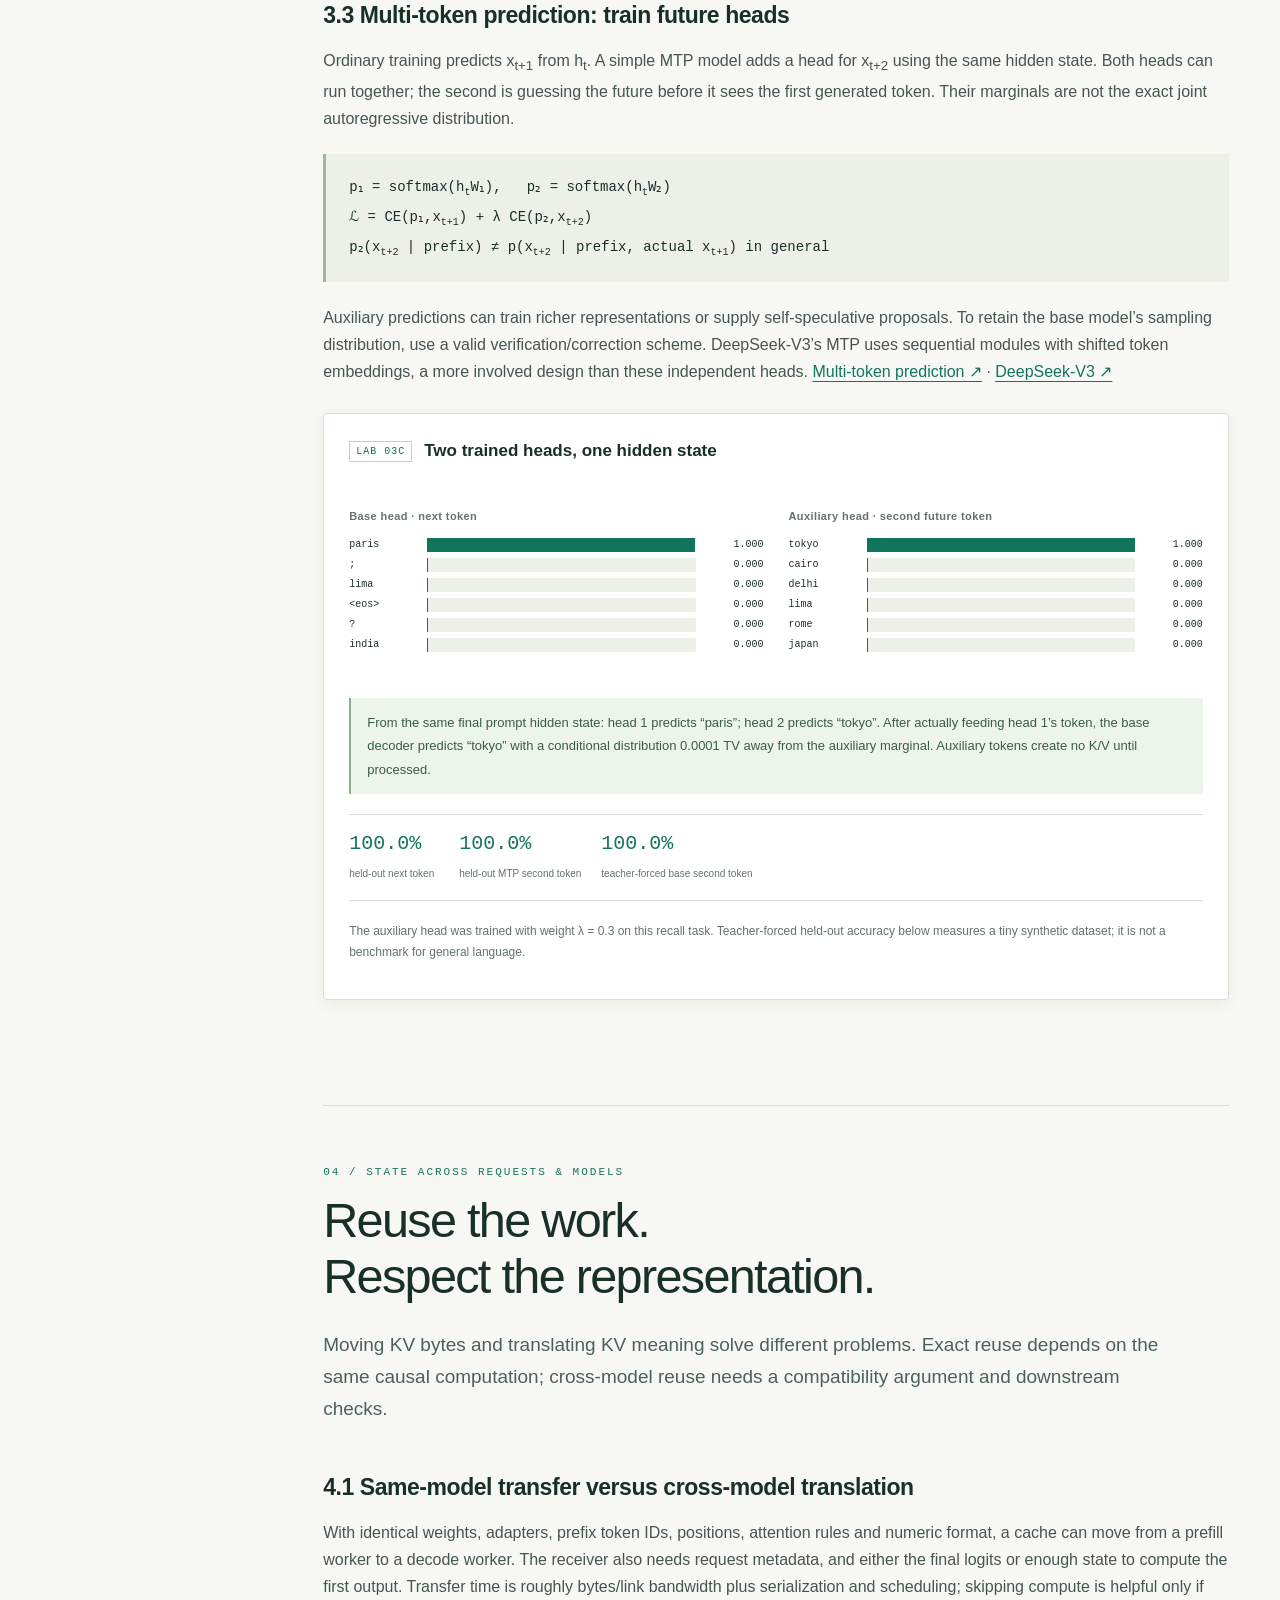
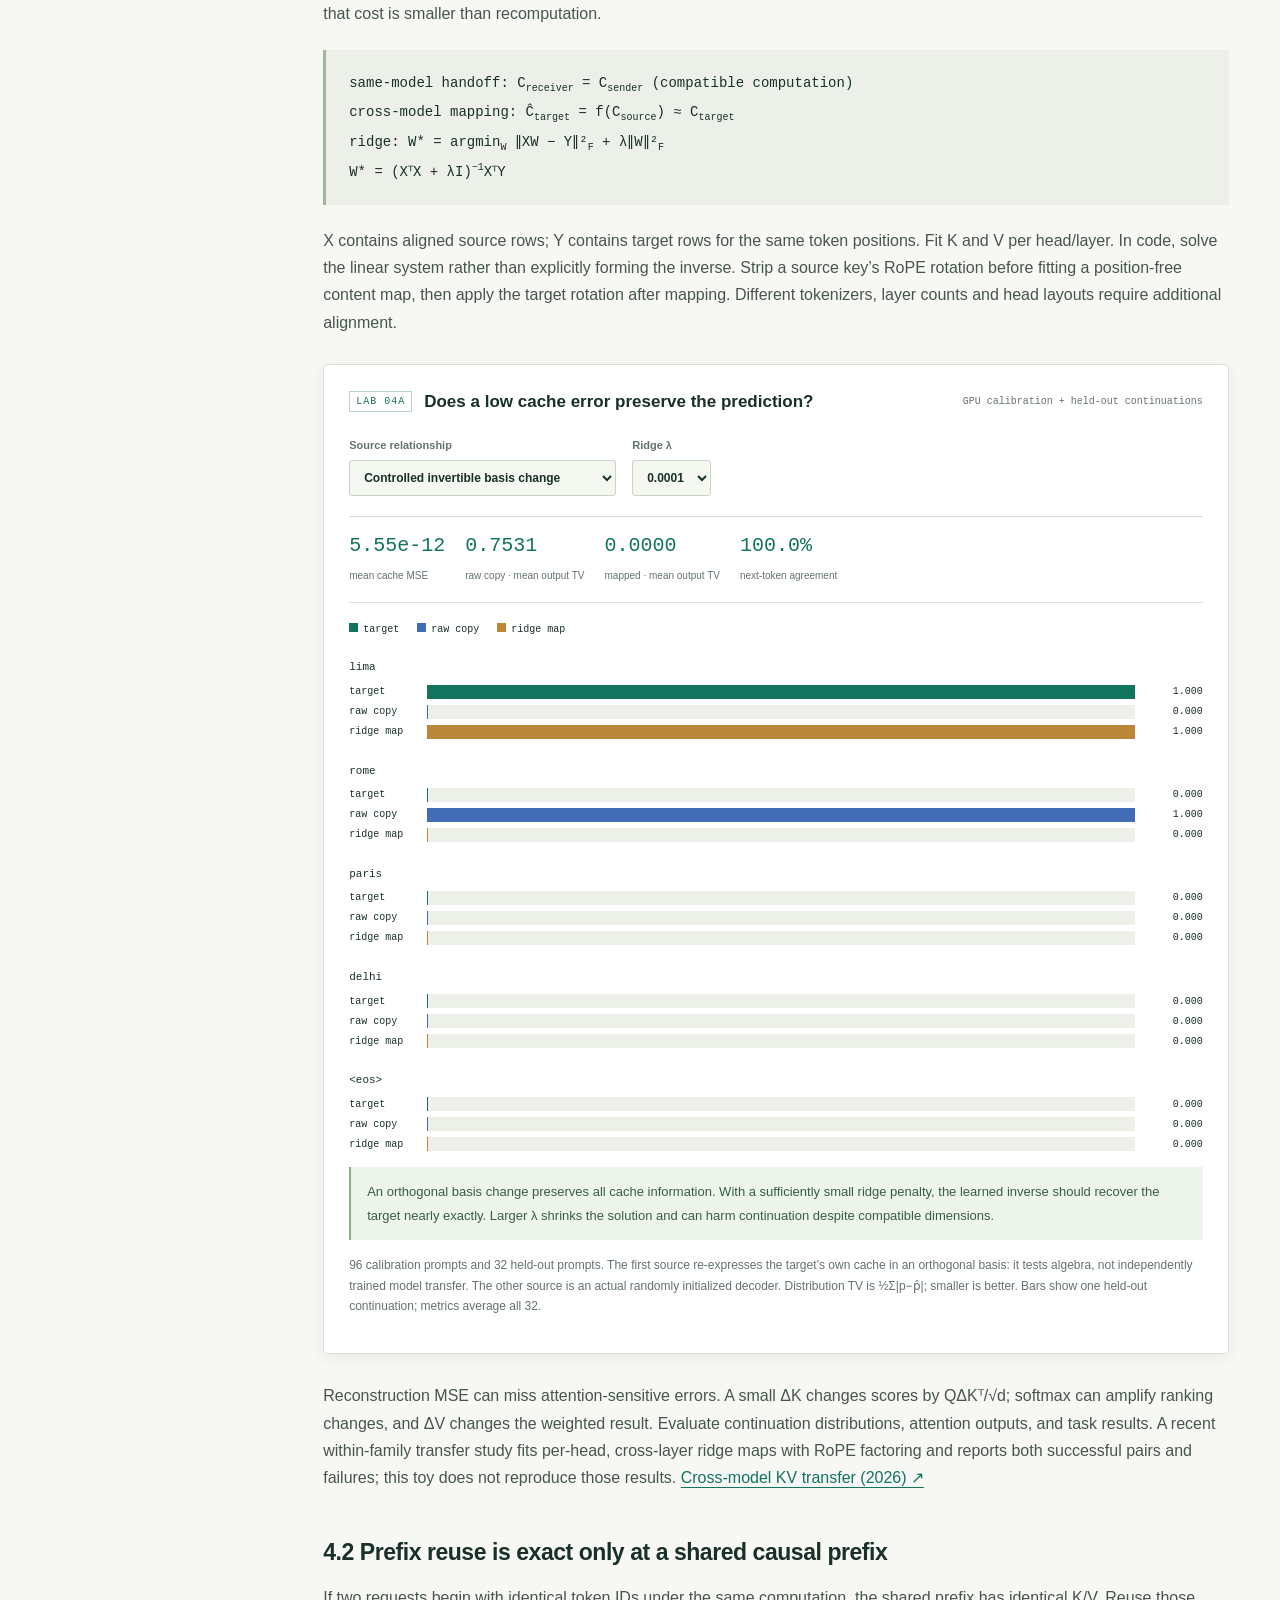
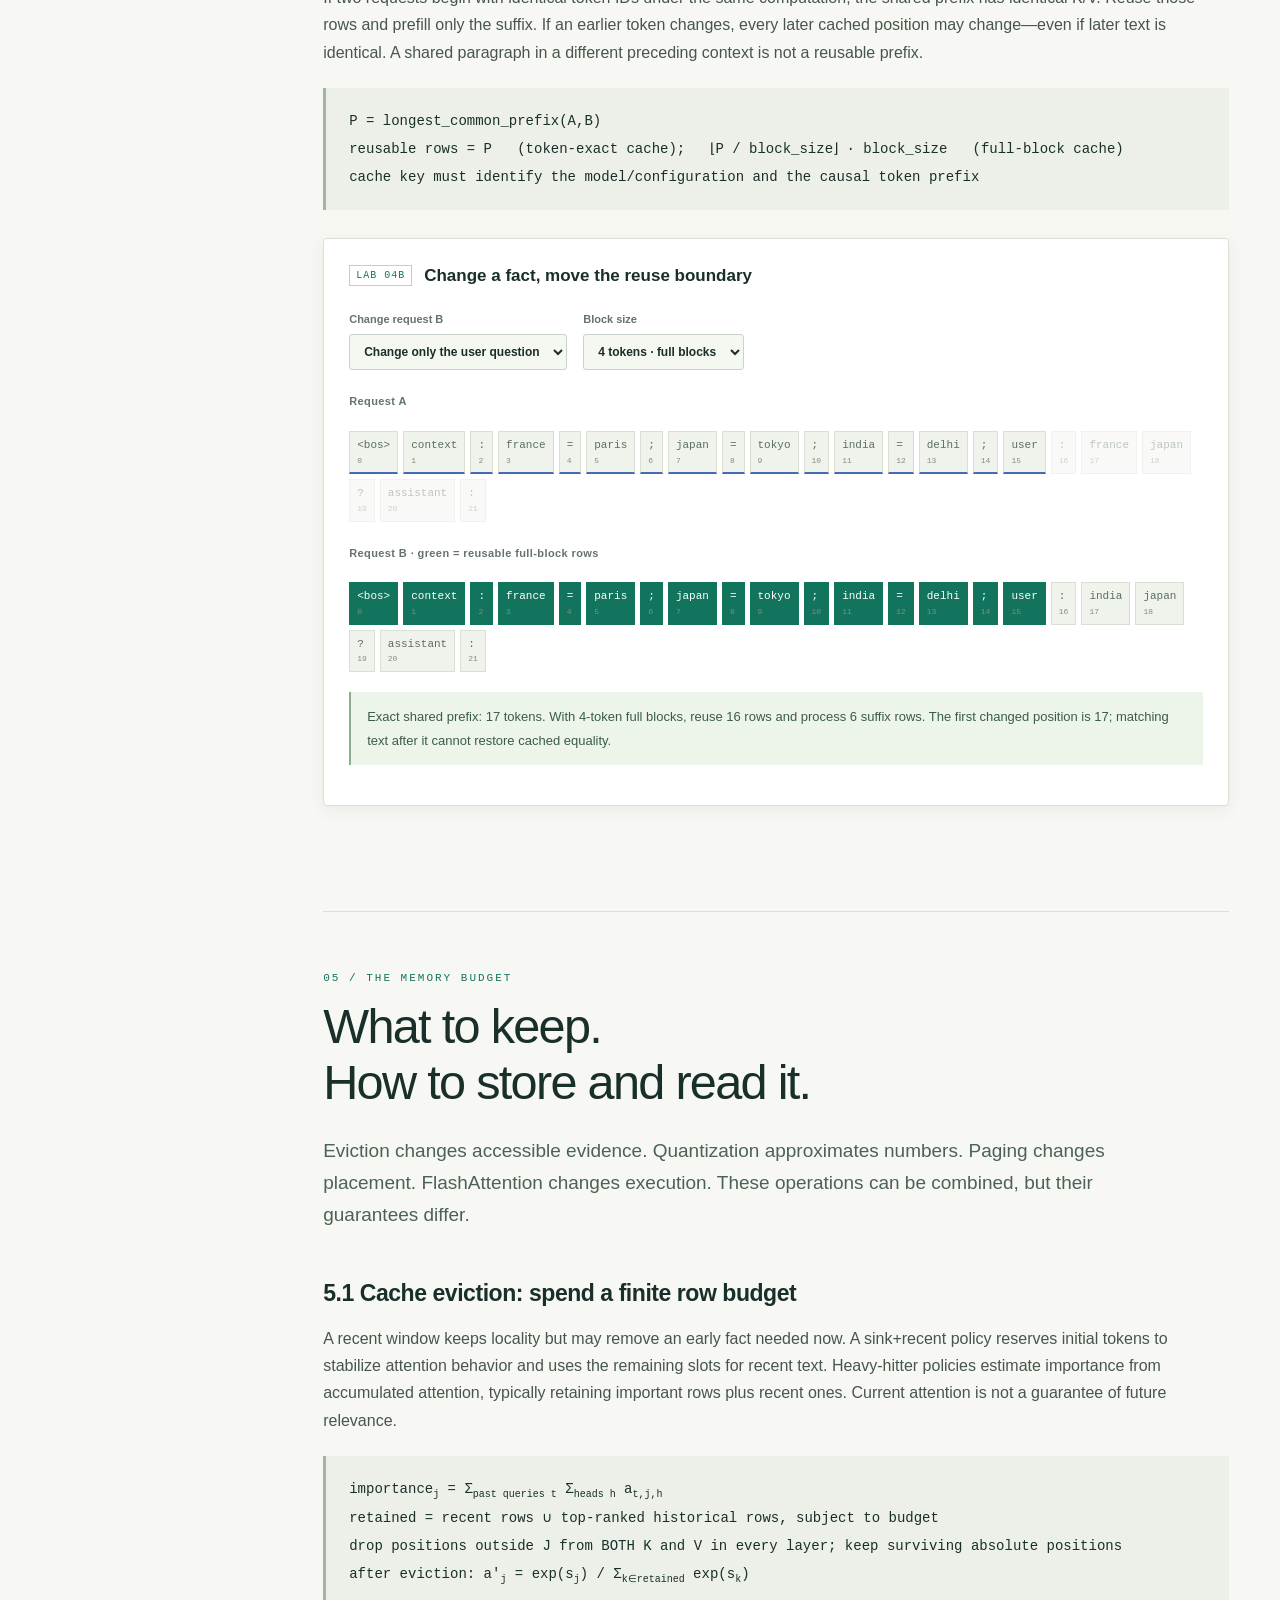
==== commit c4347b5e: "Add interactive loss foundations, distillation and policy learning chapter" ====
--- a/docs/index.html
+++ b/docs/index.html
@@ -4,14 +4,14 @@
 <meta charset="utf-8"><meta name="viewport" content="width=device-width,initial-scale=1">
 <meta name="description" content="A first-principles, interactive course on two-layer decoders, attention, prefill, KV architectures, speculative decoding, MTP, cache transfer, eviction, serving, diffusion language models and Next-Concept Modeling (NCM).">
 <meta name="theme-color" content="#162825"><title>KV Cache Playground · Inside the decoder</title>
-<link rel="stylesheet" href="course.css?v=4"><script type="module" src="course.js?v=5"></script>
+<link rel="stylesheet" href="course.css?v=4"><script type="module" src="course.js?v=6"></script>
 <link rel="stylesheet" href="parallel.css?v=1">
 </head>
 <body id="top">
 <header class="mast"><a class="brand" href="#top"><span class="mark">KV</span> CACHE PLAYGROUND</a><span class="mast-caption">AN INTERACTIVE TECHNICAL FIELD GUIDE</span><a href="https://github.com/ravisankarg/kv-cache-playground">Source ↗</a></header>
 <section class="hero"><div class="hero-inner"><div><p class="eyebrow">FROM FIRST PRINCIPLES TO SYSTEMS</p><h1>Inside the decoder.<br><em>Beyond the cache.</em></h1><p class="hero-description">Follow a question through a two-layer decoder. Then change how it stores, predicts, transfers, and forgets. Explore diffusion and coarse-to-fine generation. Equations you can inspect. Experiments you can change.</p><a class="button" href="#foundations">Start with one next token ↓</a></div><div class="hero-diagram"><span class="diagram-caption">ONE QUESTION. TWO LAYERS. ONE DISTRIBUTION.</span><div class="diagram-input"><span>context</span><span>user question</span></div><div class="diagram-layer"><b>01</b><span>Q · K · V → attention → MLP</span><i>KV₁</i></div><div class="diagram-layer"><b>02</b><span>Q · K · V → attention → MLP</span><i>KV₂</i></div><div class="diagram-output"><span>vocabulary logits</span><span>softmax</span><b>next token</b></div><small>The prediction is fed back through both layers.</small></div></div><div class="hero-proof" id="model-proof">Loading the checked-in decoder weights…</div></section>
 <div class="layout">
-<aside class="contents"><p class="eyebrow">THE LEARNING PATH</p><nav aria-label="Chapters"><a href="#foundations"><b>01</b> The decoder</a><a class="sub" href="#attention">Attention, numerically</a><a class="sub" href="#overflow">Prefill & context limits</a><a href="#architectures"><b>02</b> KV architectures</a><a class="sub" href="#latent">MLA & matrix absorption</a><a href="#decoding"><b>03</b> Faster decoding</a><a class="sub" href="#sampling">Exact speculative sampling</a><a class="sub" href="#mtp">Multi-token prediction</a><a href="#transfer"><b>04</b> State reuse & transfer</a><a class="sub" href="#prefix">Prefix reuse</a><a href="#memory"><b>05</b> Memory & serving</a><a class="sub" href="#eviction">Cache eviction</a><a class="sub" href="#quantization">Quantization</a><a class="sub" href="#paging">Paging & FlashAttention</a><a href="#parallel"><b>06</b> Parallel generation</a><a class="sub" href="#diffusion">Diffusion language models</a><a class="sub" href="#ncm">Next-Concept Modeling</a><a class="sub" href="#parallel-cache">KV reuse beyond causal</a><a href="#frontier"><b>07</b> Further directions</a><a href="#sources"><b>↗</b> Papers & evidence</a></nav><a class="archive-link" href="trace.html">Original GPU trace ↗</a></aside>
+<aside class="contents"><p class="eyebrow">THE LEARNING PATH</p><nav aria-label="Chapters"><a href="#foundations"><b>01</b> The decoder</a><a class="sub" href="#attention">Attention, numerically</a><a class="sub" href="#overflow">Prefill & context limits</a><a href="#architectures"><b>02</b> KV architectures</a><a class="sub" href="#latent">MLA & matrix absorption</a><a href="#decoding"><b>03</b> Faster decoding</a><a class="sub" href="#sampling">Exact speculative sampling</a><a class="sub" href="#mtp">Multi-token prediction</a><a href="#transfer"><b>04</b> State reuse & transfer</a><a class="sub" href="#prefix">Prefix reuse</a><a href="#memory"><b>05</b> Memory & serving</a><a class="sub" href="#eviction">Cache eviction</a><a class="sub" href="#quantization">Quantization</a><a class="sub" href="#paging">Paging & FlashAttention</a><a href="#parallel"><b>06</b> Parallel generation</a><a class="sub" href="#diffusion">Diffusion language models</a><a class="sub" href="#ncm">Next-Concept Modeling</a><a class="sub" href="#parallel-cache">KV reuse beyond causal</a><a href="#losses"><b>07</b> Loss functions</a><a class="sub" href="losses.html">Open the loss explorer ↗</a><a href="#frontier"><b>08</b> Further directions</a><a href="#sources"><b>↗</b> Papers & evidence</a></nav><a class="archive-link" href="trace.html">Original GPU trace ↗</a></aside>
 <main>
 <div class="reading-note"><strong>How to use this guide</strong><p>Read the mechanism, follow the equation, then change one lab control. The first decoder is trained on a tiny synthetic lookup task. Architecture traces use untrained GPU tensors. Other labs identify exactly which operation they implement. All browser computation runs locally.</p></div>
 <section class="chapter" id="foundations"><div class="chapter-label">01 / THE FOUNDATIONS</div><h2>How context becomes<br>the next token.</h2><p class="lead">A decoder takes a sequence of token IDs and returns a probability distribution over the next ID. A user question and retrieved context become parts of that same sequence, separated by the prompt format.</p>
@@ -81,8 +81,9 @@
 <p>Diffusion caching is therefore architecture- and algorithm-dependent. <a href="https://arxiv.org/html/2505.22618v1">Fast-dLLM ↗</a> explores approximate block-wise reuse and refreshes. NCM’s cumulative representation is another kind of state: it is not the causal token cache from Chapter 1. A static conditional encoder may offer reuse, but each changing hierarchy input still needs its own computation.</p>
 </article></section>
 
-<section class="chapter" id="frontier"><div class="chapter-label">07 / KEEP GOING</div><h2>The next questions<br>to investigate.</h2><p class="lead">Use these as extensions of mechanisms already tested above. Each adds an extra assumption or a different tradeoff.</p><div class="frontier-grid"><article><h3>Rotation-based quantization</h3><p>For orthogonal R, (qR)·(kR) = q·k. Rotation can spread outlier energy before low-bit quantization; approximation error appears when coordinates are rounded. TurboQuant combines more than this identity, including distinct compression/estimation machinery. The lab below isolates rotation plus rounding.</p><div class="equation">x′ = xR; &nbsp; x̂ = quantize(x′)Rᵀ</div><a href="https://arxiv.org/abs/2504.19874">TurboQuant (2025) ↗</a></article><article><h3>Cross-layer cache sharing</h3><p>Some architectures learn to reuse KV across layers rather than storing independent rows for every block. If only S layers produce KV, storage can scale like 2TGd<sub>h</sub>bS rather than 2TGd<sub>h</sub>bL. Existing layer caches cannot simply be identified with each other; the model must support the sharing scheme.</p><a href="https://arxiv.org/abs/2405.12981">Cross-layer attention ↗</a></article><article><h3>Sparse retrieval of cache rows</h3><p>A selection mechanism chooses a subset J<sub>t</sub> before expensive attention: o = Σ<sub>j∈Jₜ</sub> softmax<sub>Jₜ</sub>(s)<sub>j</sub>v<sub>j</sub>. Selection can reduce reads while preserving unselected rows in storage, unlike eviction. Missing relevant rows changes the answer; the indexer’s own cost matters.</p><a href="https://github.com/deepseek-ai/DeepSeek-V3.2-Exp">DeepSeek sparse attention implementation ↗</a></article><article><h3>Chunked prefill and scheduling</h3><p>Split a long prompt into chunks to interleave prefill and decode requests. With the same causal mask, positions and exact cached state, final logits should agree with unchunked prefill. Chunking changes scheduling and peak temporary memory, not the number of prompt KV rows.</p><a href="https://arxiv.org/abs/2403.02310">Sarathi-Serve ↗</a></article></div><div class="lab"><div class="lab-title"><span>LAB 07A</span><h4>A rotation redistributes an outlier</h4><span class="badge">Orthogonal 4D toy · not TurboQuant</span></div><div class="controls"><label>Bits<select id="rotation-bits"><option value="2">2</option><option value="3">3</option><option value="4">4</option></select></label></div><div id="rotation-data" class="numeric-equation"></div><div id="rotation-bars"></div><p id="rotation-result" class="observation"></p><p class="hint">One selected outlier vector is insufficient evidence of a general advantage. A rotation can improve or worsen a particular finite-dimensional quantization case; the preservation identity is exact before rounding.</p></div></section>
-<section class="chapter" id="sources"><div class="chapter-label">THE EVIDENCE & THE LIMITS</div><h2>Reproduce the mechanics.</h2><div id="audit-data"></div><p>The course decoder has 23 tokens, two layers, width 32, four heads of width 8, a width-64 gated MLP, and a 32-token runtime cap. Training uses the fixed three-key order shown in the presets, with a disjoint split of value assignments reserved for evaluation. Training sequences fit inside that cap; no claim is made for extrapolation, general conversation, production latency, or pretrained-model transfer. The model weights are stored as FP32 values; JavaScript evaluates them in double precision. The architecture trace remains the original untrained CUDA experiment.</p><div class="code">python experiments/build_course.py --steps 8000<br>python kv_cache_demo.py --variant all<br>node tests/numerical.mjs<br>node tests/parallel.mjs</div><p>Both Python generators require CUDA-enabled PyTorch and fail when no GPU is available. Browser labs need only the checked-in assets. See the <a href="https://github.com/ravisankarg/kv-cache-playground">repository</a> for equations, exact seeds, validation and the lab-to-implementation map.</p><details><summary>Primary source index</summary><ol class="source-list"><li><a href="https://arxiv.org/abs/1706.03762">Attention Is All You Need</a> — attention, causal masking and decoder blocks.</li><li><a href="https://arxiv.org/abs/2104.09864">RoFormer</a> — rotary position embeddings.</li><li><a href="https://arxiv.org/abs/1911.02150">Fast Transformer Decoding</a> — multi-query attention.</li><li><a href="https://arxiv.org/abs/2305.13245">GQA</a> — grouped query attention and uptraining.</li><li><a href="https://arxiv.org/abs/2405.04434">DeepSeek-V2</a> — latent KV and decoupled RoPE.</li><li><a href="https://proceedings.mlr.press/v202/leviathan23a.html">Fast Inference via Speculative Decoding</a> — exact sampling correction.</li><li><a href="https://arxiv.org/abs/2404.19737">Better & Faster LLMs via Multi-token Prediction</a> — future-token heads.</li><li><a href="https://arxiv.org/abs/2412.19437">DeepSeek-V3</a> — sequential MTP modules.</li><li><a href="https://arxiv.org/abs/2608.03893">Cross-Model KV Cache Transfer in LLM Families</a> — ridge maps and RoPE factoring.</li><li><a href="https://arxiv.org/abs/2306.14048">H₂O</a> / <a href="https://arxiv.org/abs/2309.17453">StreamingLLM</a> — retention policies.</li><li><a href="https://arxiv.org/abs/2402.02750">KIVI</a> — asymmetric KV quantization.</li><li><a href="https://arxiv.org/abs/2309.06180">PagedAttention</a> — KV block management.</li><li><a href="https://arxiv.org/abs/2205.14135">FlashAttention</a> — IO-aware exact attention.</li><li><a href="https://arxiv.org/abs/2504.19874">TurboQuant</a> — online vector quantization.</li><li><a href="https://arxiv.org/abs/2405.12981">Reducing Transformer KV Cache Size with Cross-Layer Attention</a>.</li><li><a href="https://arxiv.org/abs/2403.02310">Sarathi-Serve</a> — chunked prefill scheduling.</li><li><a href="https://arxiv.org/abs/2502.09992">LLaDA</a> — masked diffusion training and generation.</li><li><a href="https://hazyresearch.stanford.edu/blog/2026-10-12-ncm">NCM (October 12, 2026)</a> and <a href="https://www.alphaxiv.org/abs/2610.next-concept-modeling-parallel-generation.pdf">paper</a> — multiscale residual codes and levelwise generation.</li><li><a href="https://arxiv.org/abs/2505.22618">Fast-dLLM</a> — approximate diffusion KV reuse.</li></ol></details><p class="updated">Course expanded October 2026 · Sources are linked beside the claims they support.</p></section>
+<section class="chapter" id="losses"><div class="chapter-label">07 / HOW MODELS LEARN</div><h2>Choose the error<br>you want to reduce.</h2><p class="lead">The same architecture can learn very different behavior under different losses. Start with the objective’s mathematical foundation, calculate a toy example, expose a failure, then decide whether it fits a bi-encoder, cross-encoder or decoder.</p><div class="equation">Training: minimize mean loss over examples<br>Distillation: choose what to preserve from a teacher<br>Evaluation: measure the behavior you actually need</div><div class="frontier-grid"><article><h3>Match numbers or probabilities</h3><p>MSE, MAE, Huber, cosine, cross-entropy, BCE and focal loss. See why low coordinate error, matching direction and calibrated probability are different goals.</p><a href="losses.html#mse">Start with squared error ↗</a></article><article><h3>Retrieve and rank</h3><p>Contrastive distance, InfoNCE/MNRL, guided negatives, CoSENT, triplet margins, RankNet, listwise likelihoods and metric-weighted pairs.</p><a href="losses.html#infonce">Inspect a false negative ↗</a></article><article><h3>Distill the right relationship</h3><p>MarginMSE, forward/reverse KL, Jensen–Shannon, DIST and Matryoshka. Match scores, gaps, distributions, relations or useful prefixes deliberately.</p><a href="losses.html#margin-mse">Compare absolute scores with margins ↗</a></article><article><h3>Learn from reward and feedback</h3><p>REINFORCE, PPO, GRPO, DAPO/Dr. GRPO-style reductions, DPO, SimPO, SDPO and both RLCD meanings. Distinguish data construction, reward and policy update.</p><a href="losses.html#reinforce">Derive the policy gradient ↗</a></article></div><a class="button" href="losses.html">Open the interactive loss-functions chapter →</a><p class="hint">22 loss families with equations, editable numerical examples, failure presets and suitability notes for all three applications. Includes decision-boundary versus segmentation boundary loss. Sources reviewed October 14, 2026; current variants are not universal “best” replacements.</p></section>
+<section class="chapter" id="frontier"><div class="chapter-label">08 / KEEP GOING</div><h2>The next questions<br>to investigate.</h2><p class="lead">Use these as extensions of mechanisms already tested above. Each adds an extra assumption or a different tradeoff.</p><div class="frontier-grid"><article><h3>Rotation-based quantization</h3><p>For orthogonal R, (qR)·(kR) = q·k. Rotation can spread outlier energy before low-bit quantization; approximation error appears when coordinates are rounded. TurboQuant combines more than this identity, including distinct compression/estimation machinery. The lab below isolates rotation plus rounding.</p><div class="equation">x′ = xR; &nbsp; x̂ = quantize(x′)Rᵀ</div><a href="https://arxiv.org/abs/2504.19874">TurboQuant (2025) ↗</a></article><article><h3>Cross-layer cache sharing</h3><p>Some architectures learn to reuse KV across layers rather than storing independent rows for every block. If only S layers produce KV, storage can scale like 2TGd<sub>h</sub>bS rather than 2TGd<sub>h</sub>bL. Existing layer caches cannot simply be identified with each other; the model must support the sharing scheme.</p><a href="https://arxiv.org/abs/2405.12981">Cross-layer attention ↗</a></article><article><h3>Sparse retrieval of cache rows</h3><p>A selection mechanism chooses a subset J<sub>t</sub> before expensive attention: o = Σ<sub>j∈Jₜ</sub> softmax<sub>Jₜ</sub>(s)<sub>j</sub>v<sub>j</sub>. Selection can reduce reads while preserving unselected rows in storage, unlike eviction. Missing relevant rows changes the answer; the indexer’s own cost matters.</p><a href="https://github.com/deepseek-ai/DeepSeek-V3.2-Exp">DeepSeek sparse attention implementation ↗</a></article><article><h3>Chunked prefill and scheduling</h3><p>Split a long prompt into chunks to interleave prefill and decode requests. With the same causal mask, positions and exact cached state, final logits should agree with unchunked prefill. Chunking changes scheduling and peak temporary memory, not the number of prompt KV rows.</p><a href="https://arxiv.org/abs/2403.02310">Sarathi-Serve ↗</a></article></div><div class="lab"><div class="lab-title"><span>LAB 08A</span><h4>A rotation redistributes an outlier</h4><span class="badge">Orthogonal 4D toy · not TurboQuant</span></div><div class="controls"><label>Bits<select id="rotation-bits"><option value="2">2</option><option value="3">3</option><option value="4">4</option></select></label></div><div id="rotation-data" class="numeric-equation"></div><div id="rotation-bars"></div><p id="rotation-result" class="observation"></p><p class="hint">One selected outlier vector is insufficient evidence of a general advantage. A rotation can improve or worsen a particular finite-dimensional quantization case; the preservation identity is exact before rounding.</p></div></section>
+<section class="chapter" id="sources"><div class="chapter-label">THE EVIDENCE & THE LIMITS</div><h2>Reproduce the mechanics.</h2><div id="audit-data"></div><p>The course decoder has 23 tokens, two layers, width 32, four heads of width 8, a width-64 gated MLP, and a 32-token runtime cap. Training uses the fixed three-key order shown in the presets, with a disjoint split of value assignments reserved for evaluation. Training sequences fit inside that cap; no claim is made for extrapolation, general conversation, production latency, or pretrained-model transfer. The model weights are stored as FP32 values; JavaScript evaluates them in double precision. The architecture trace remains the original untrained CUDA experiment.</p><div class="code">python experiments/build_course.py --steps 8000<br>python kv_cache_demo.py --variant all<br>node tests/numerical.mjs<br>node tests/parallel.mjs<br>node tests/losses.mjs</div><p>Both Python generators require CUDA-enabled PyTorch and fail when no GPU is available. Browser labs need only the checked-in assets. See the <a href="https://github.com/ravisankarg/kv-cache-playground">repository</a> for equations, exact seeds, validation and the lab-to-implementation map.</p><details><summary>Primary source index</summary><ol class="source-list"><li><a href="https://arxiv.org/abs/1706.03762">Attention Is All You Need</a> — attention, causal masking and decoder blocks.</li><li><a href="https://arxiv.org/abs/2104.09864">RoFormer</a> — rotary position embeddings.</li><li><a href="https://arxiv.org/abs/1911.02150">Fast Transformer Decoding</a> — multi-query attention.</li><li><a href="https://arxiv.org/abs/2305.13245">GQA</a> — grouped query attention and uptraining.</li><li><a href="https://arxiv.org/abs/2405.04434">DeepSeek-V2</a> — latent KV and decoupled RoPE.</li><li><a href="https://proceedings.mlr.press/v202/leviathan23a.html">Fast Inference via Speculative Decoding</a> — exact sampling correction.</li><li><a href="https://arxiv.org/abs/2404.19737">Better & Faster LLMs via Multi-token Prediction</a> — future-token heads.</li><li><a href="https://arxiv.org/abs/2412.19437">DeepSeek-V3</a> — sequential MTP modules.</li><li><a href="https://arxiv.org/abs/2608.03893">Cross-Model KV Cache Transfer in LLM Families</a> — ridge maps and RoPE factoring.</li><li><a href="https://arxiv.org/abs/2306.14048">H₂O</a> / <a href="https://arxiv.org/abs/2309.17453">StreamingLLM</a> — retention policies.</li><li><a href="https://arxiv.org/abs/2402.02750">KIVI</a> — asymmetric KV quantization.</li><li><a href="https://arxiv.org/abs/2309.06180">PagedAttention</a> — KV block management.</li><li><a href="https://arxiv.org/abs/2205.14135">FlashAttention</a> — IO-aware exact attention.</li><li><a href="https://arxiv.org/abs/2504.19874">TurboQuant</a> — online vector quantization.</li><li><a href="https://arxiv.org/abs/2405.12981">Reducing Transformer KV Cache Size with Cross-Layer Attention</a>.</li><li><a href="https://arxiv.org/abs/2403.02310">Sarathi-Serve</a> — chunked prefill scheduling.</li><li><a href="https://arxiv.org/abs/2502.09992">LLaDA</a> — masked diffusion training and generation.</li><li><a href="https://hazyresearch.stanford.edu/blog/2026-10-12-ncm">NCM (October 12, 2026)</a> and <a href="https://www.alphaxiv.org/abs/2610.next-concept-modeling-parallel-generation.pdf">paper</a> — multiscale residual codes and levelwise generation.</li><li><a href="https://arxiv.org/abs/2505.22618">Fast-dLLM</a> — approximate diffusion KV reuse.</li></ol></details><p class="updated">Course expanded October 2026 · Sources are linked beside the claims they support.</p></section>
 <footer><span>KV Cache Playground</span><a href="#top">Back to the beginning ↑</a></footer>
 </main></div><div id="load-error" hidden role="alert"></div>
 </body></html>
